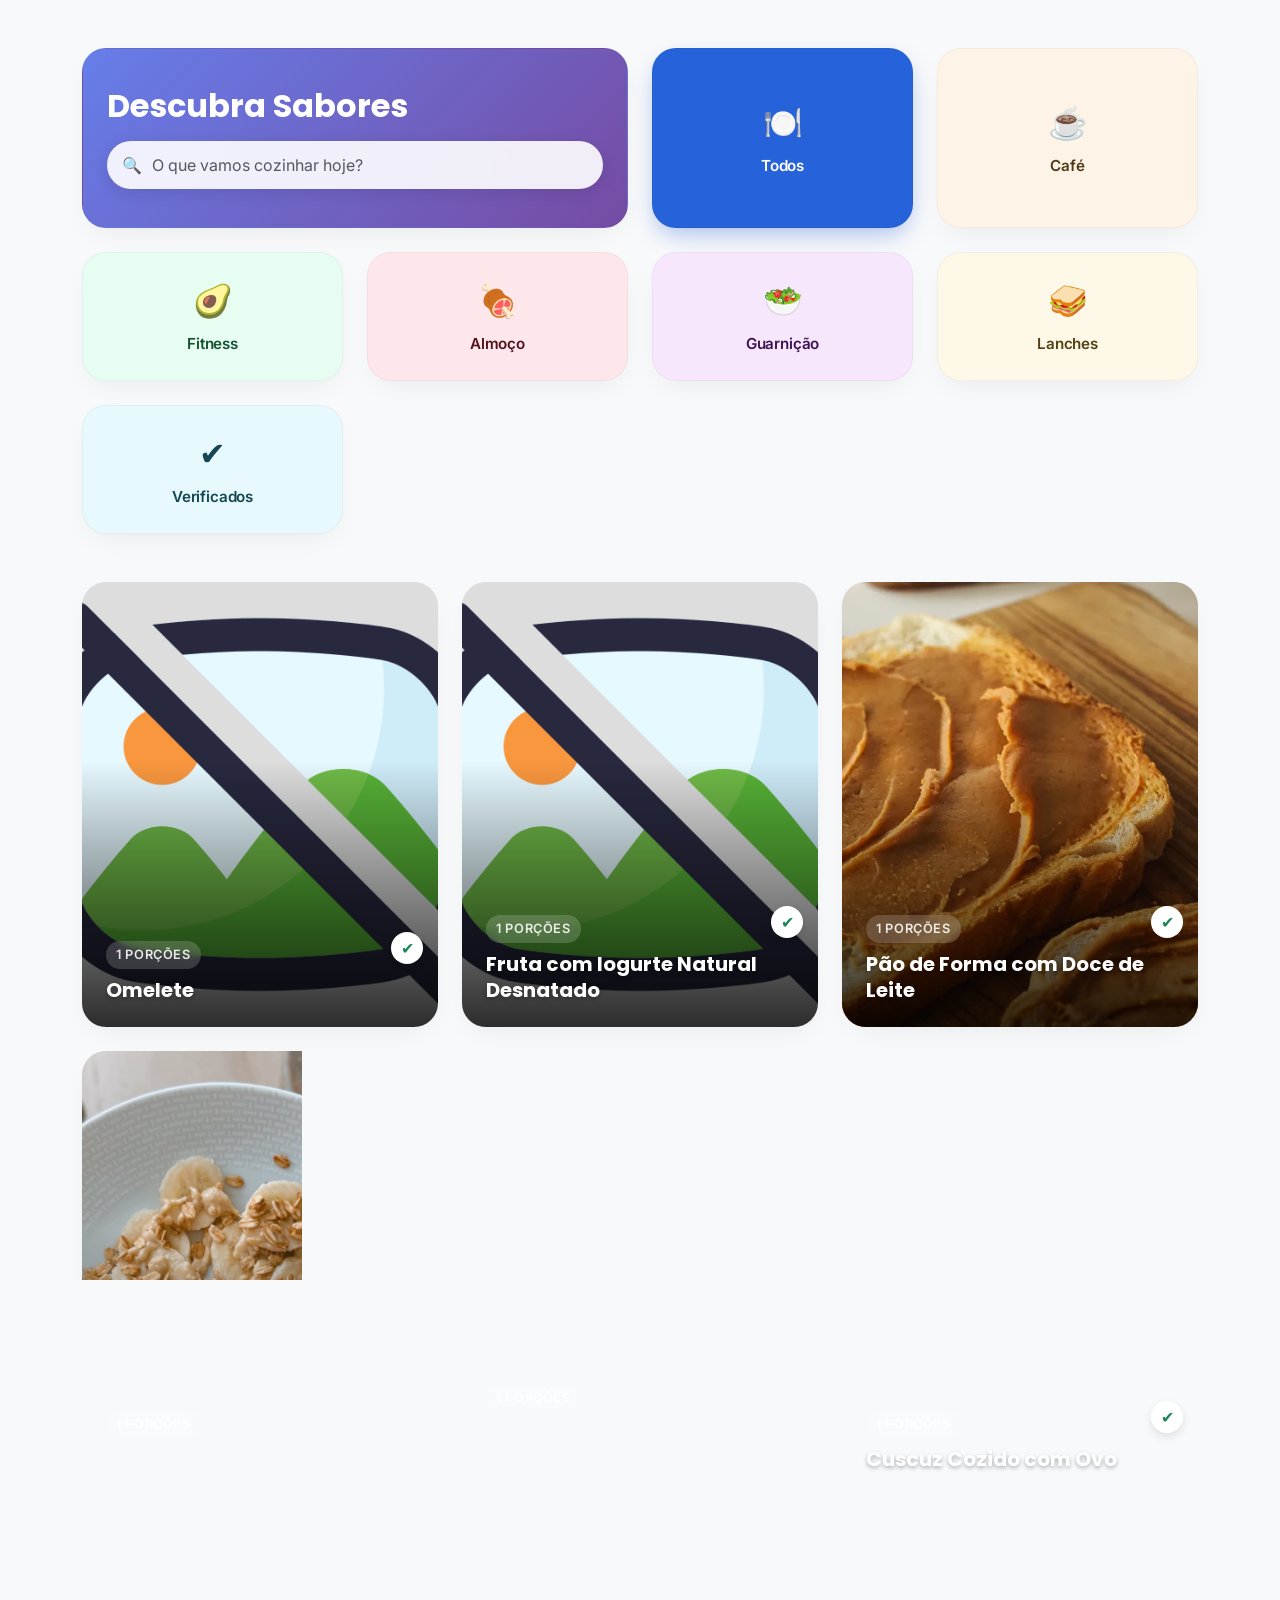
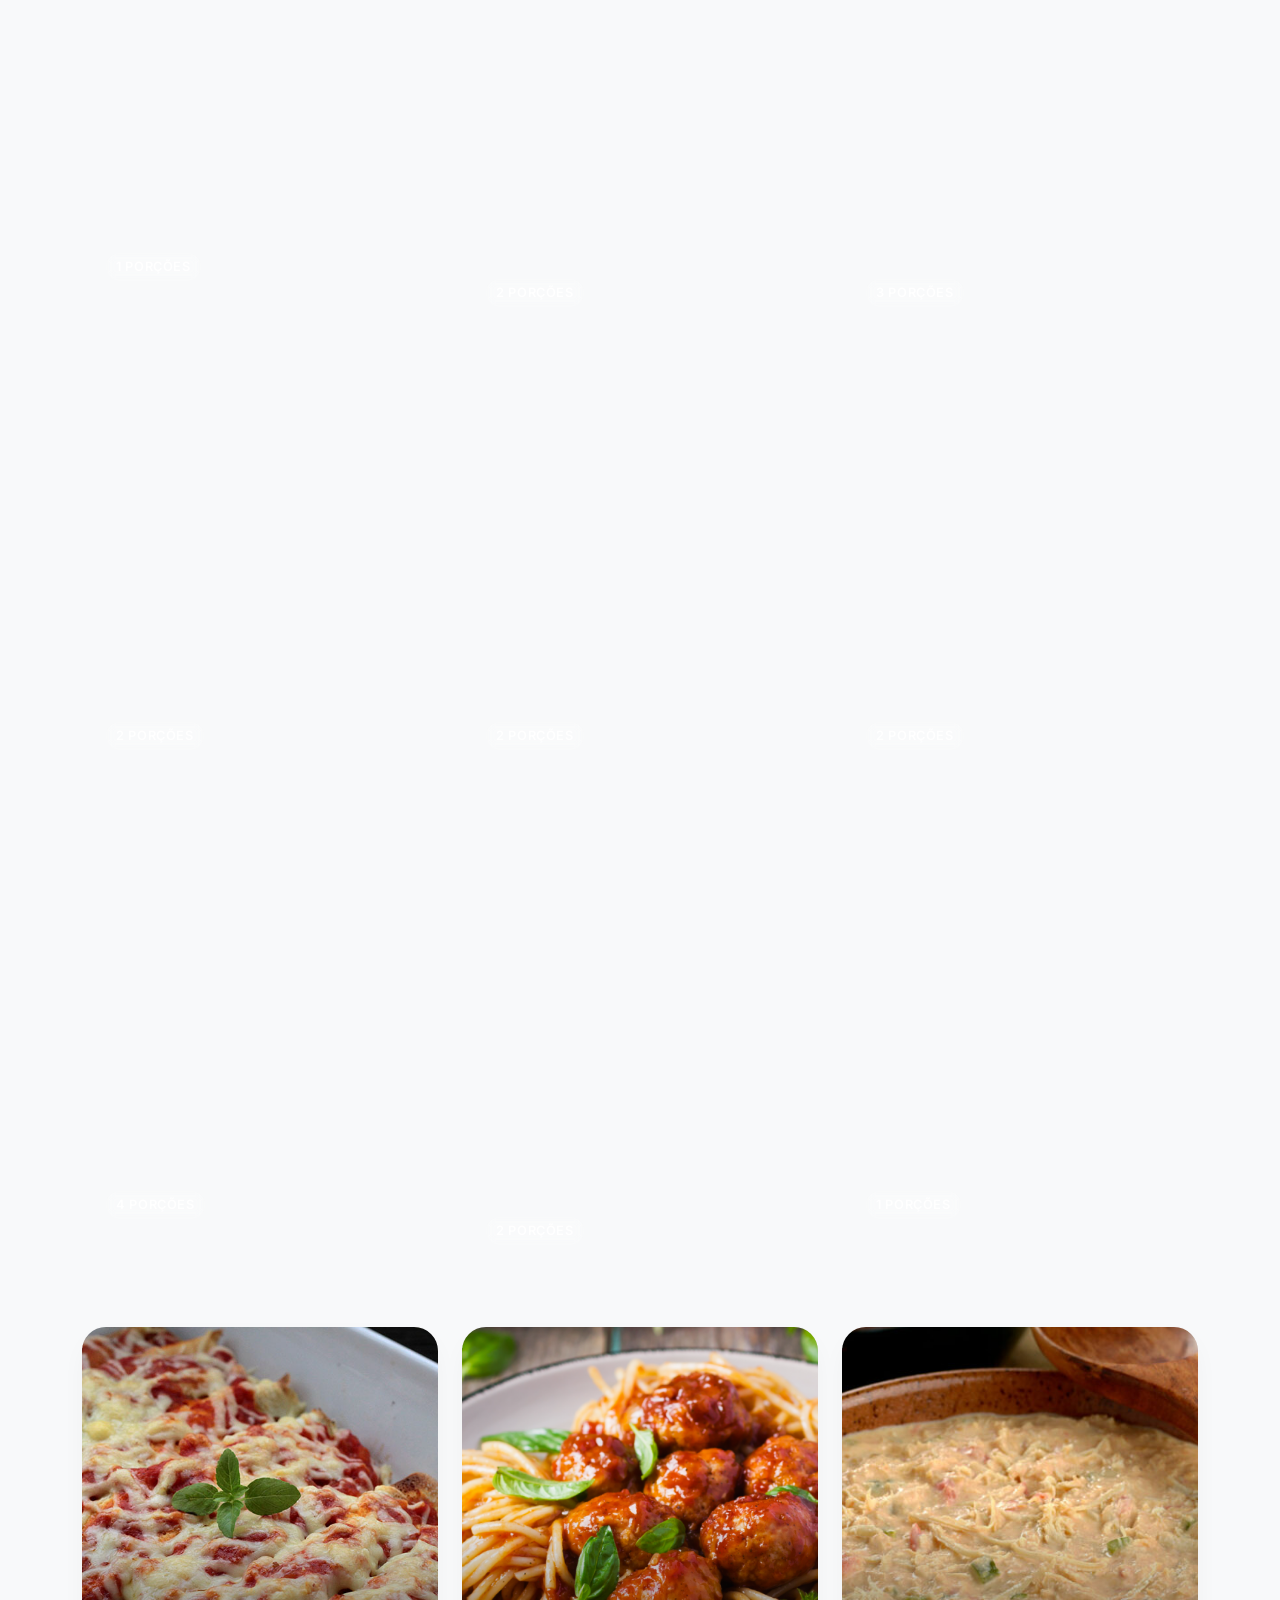
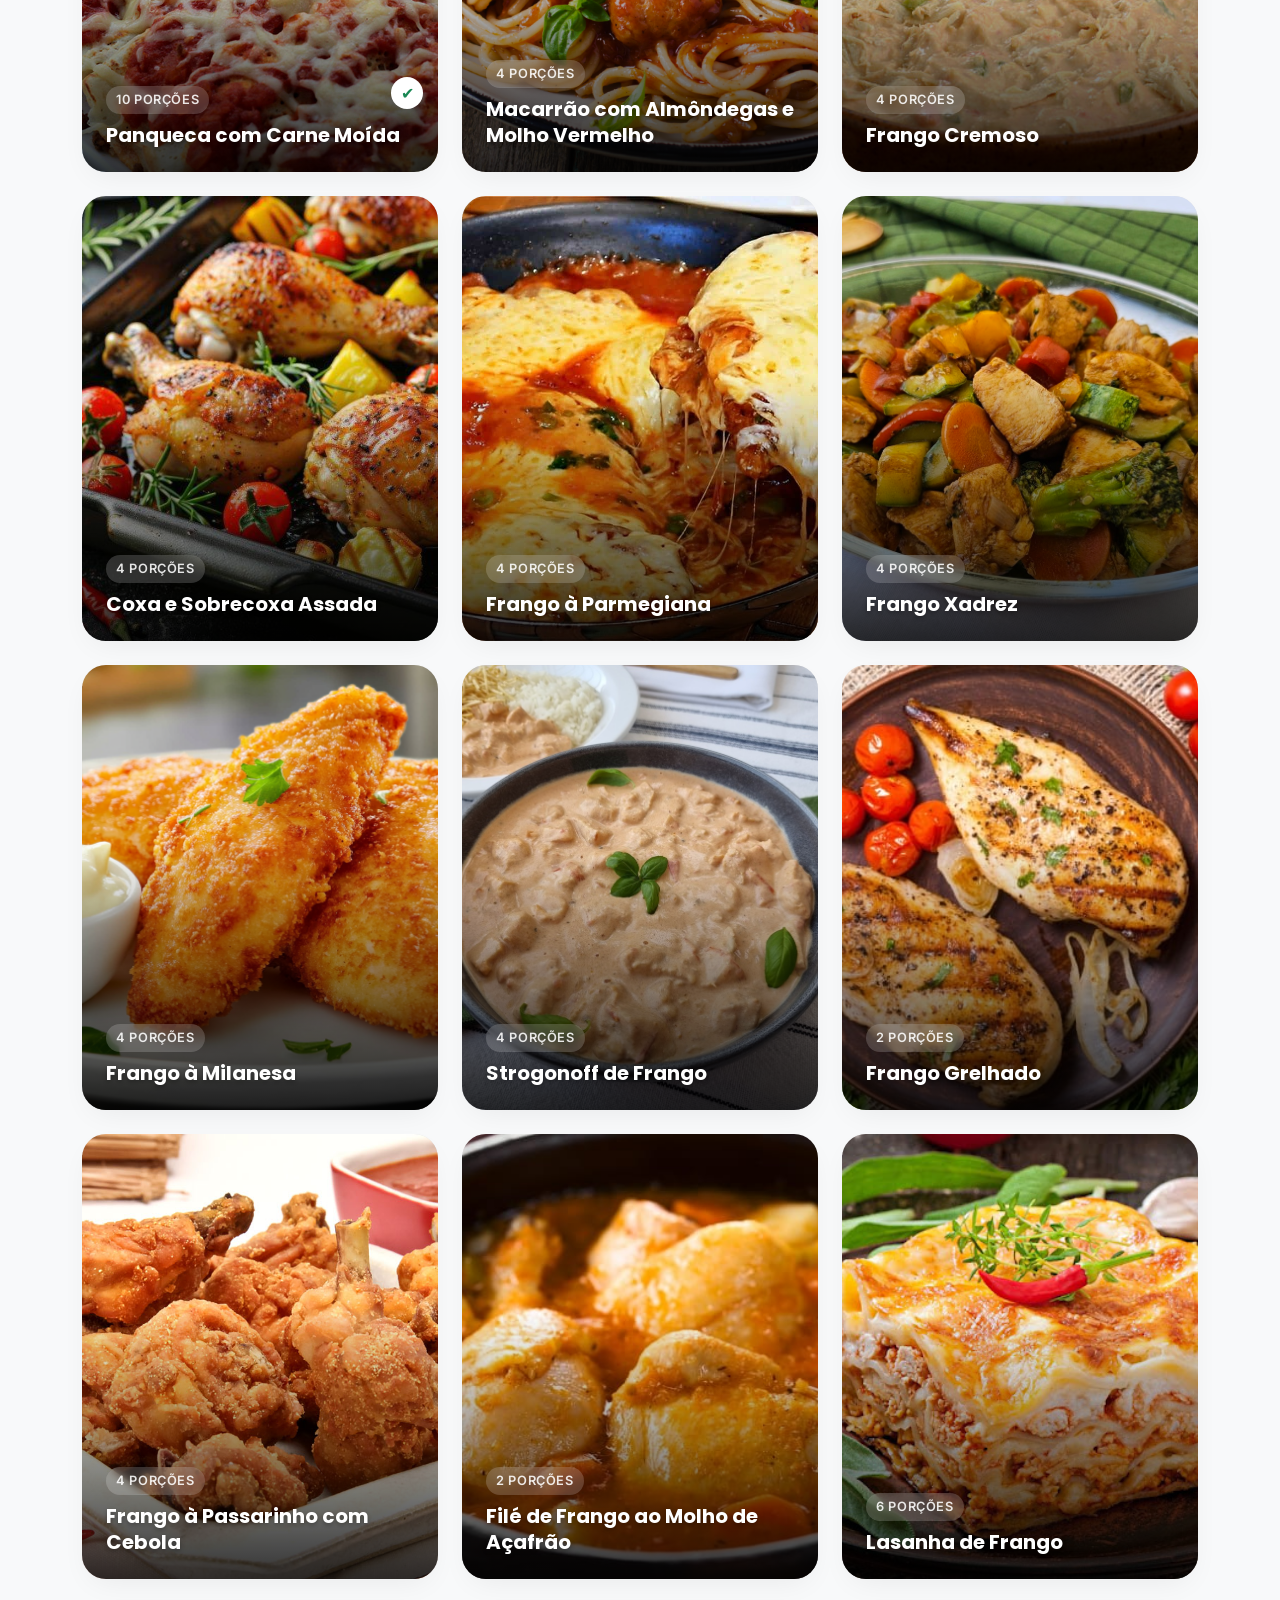
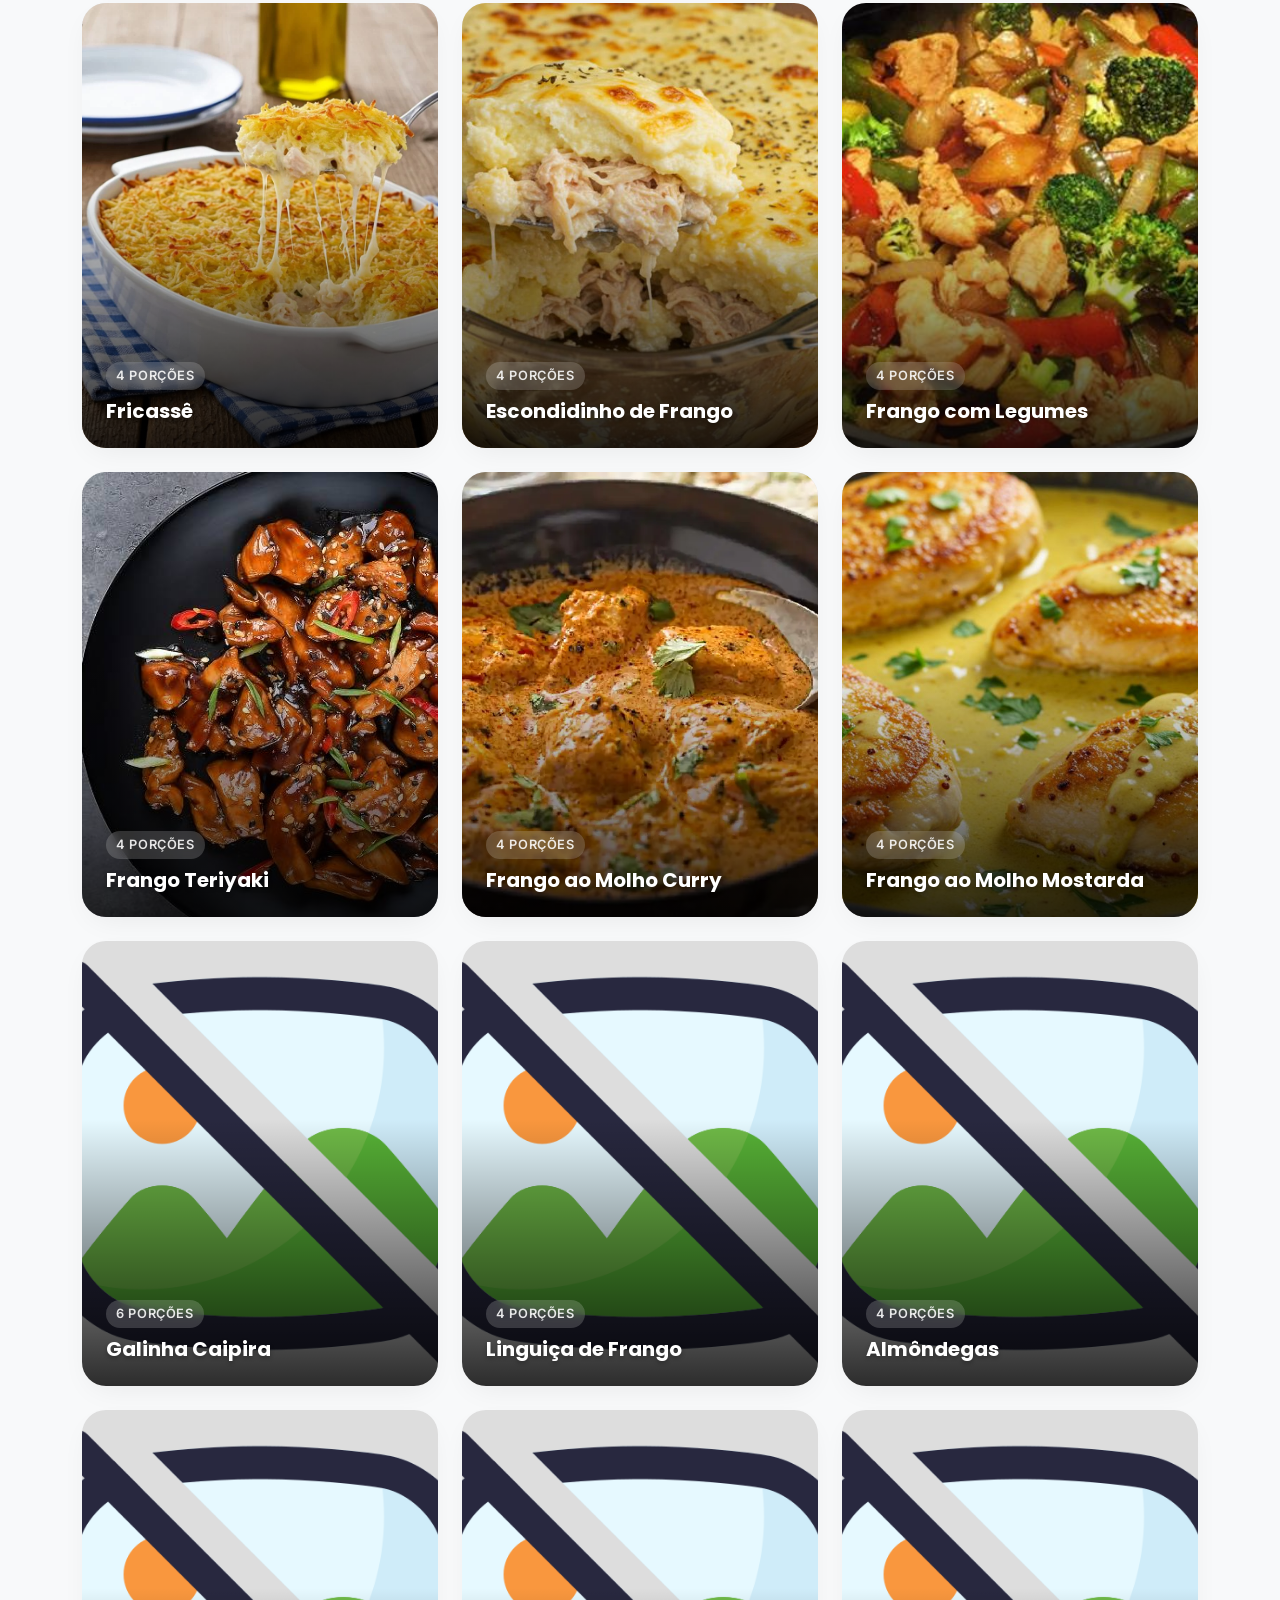
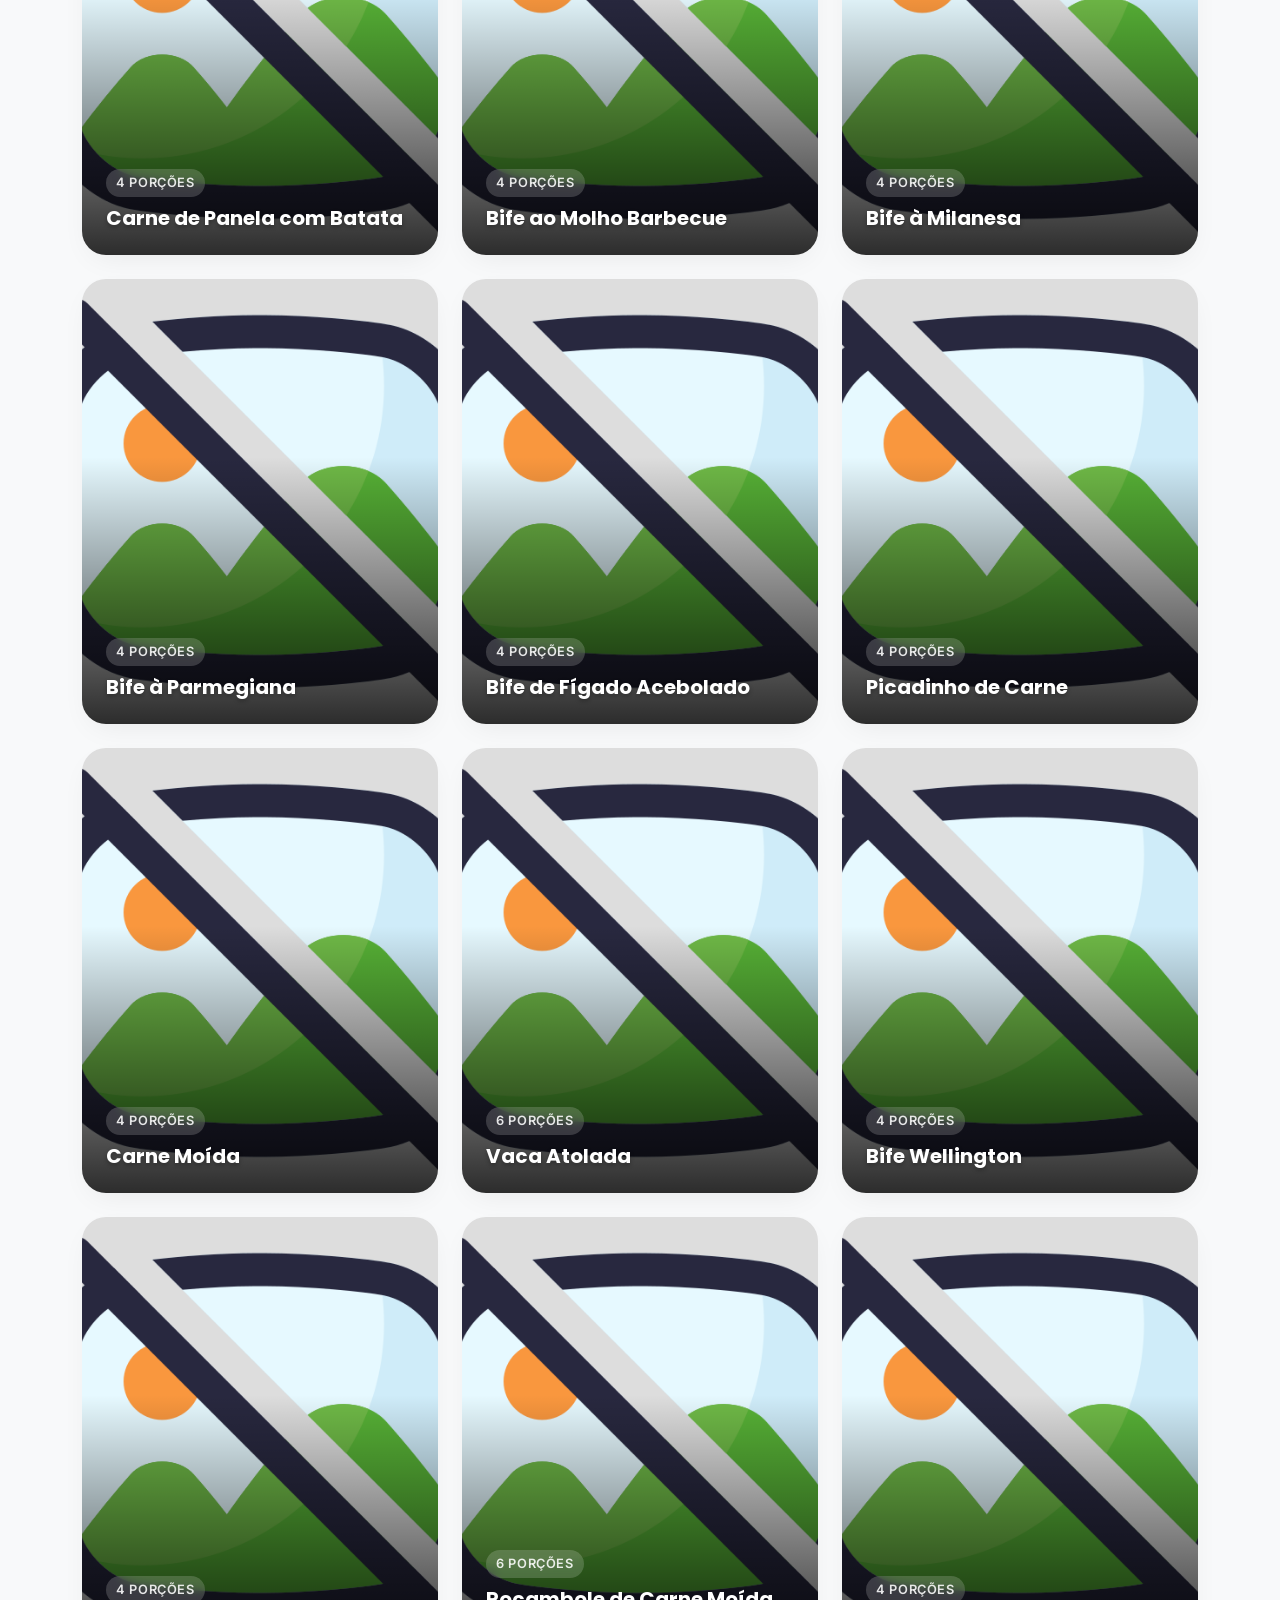
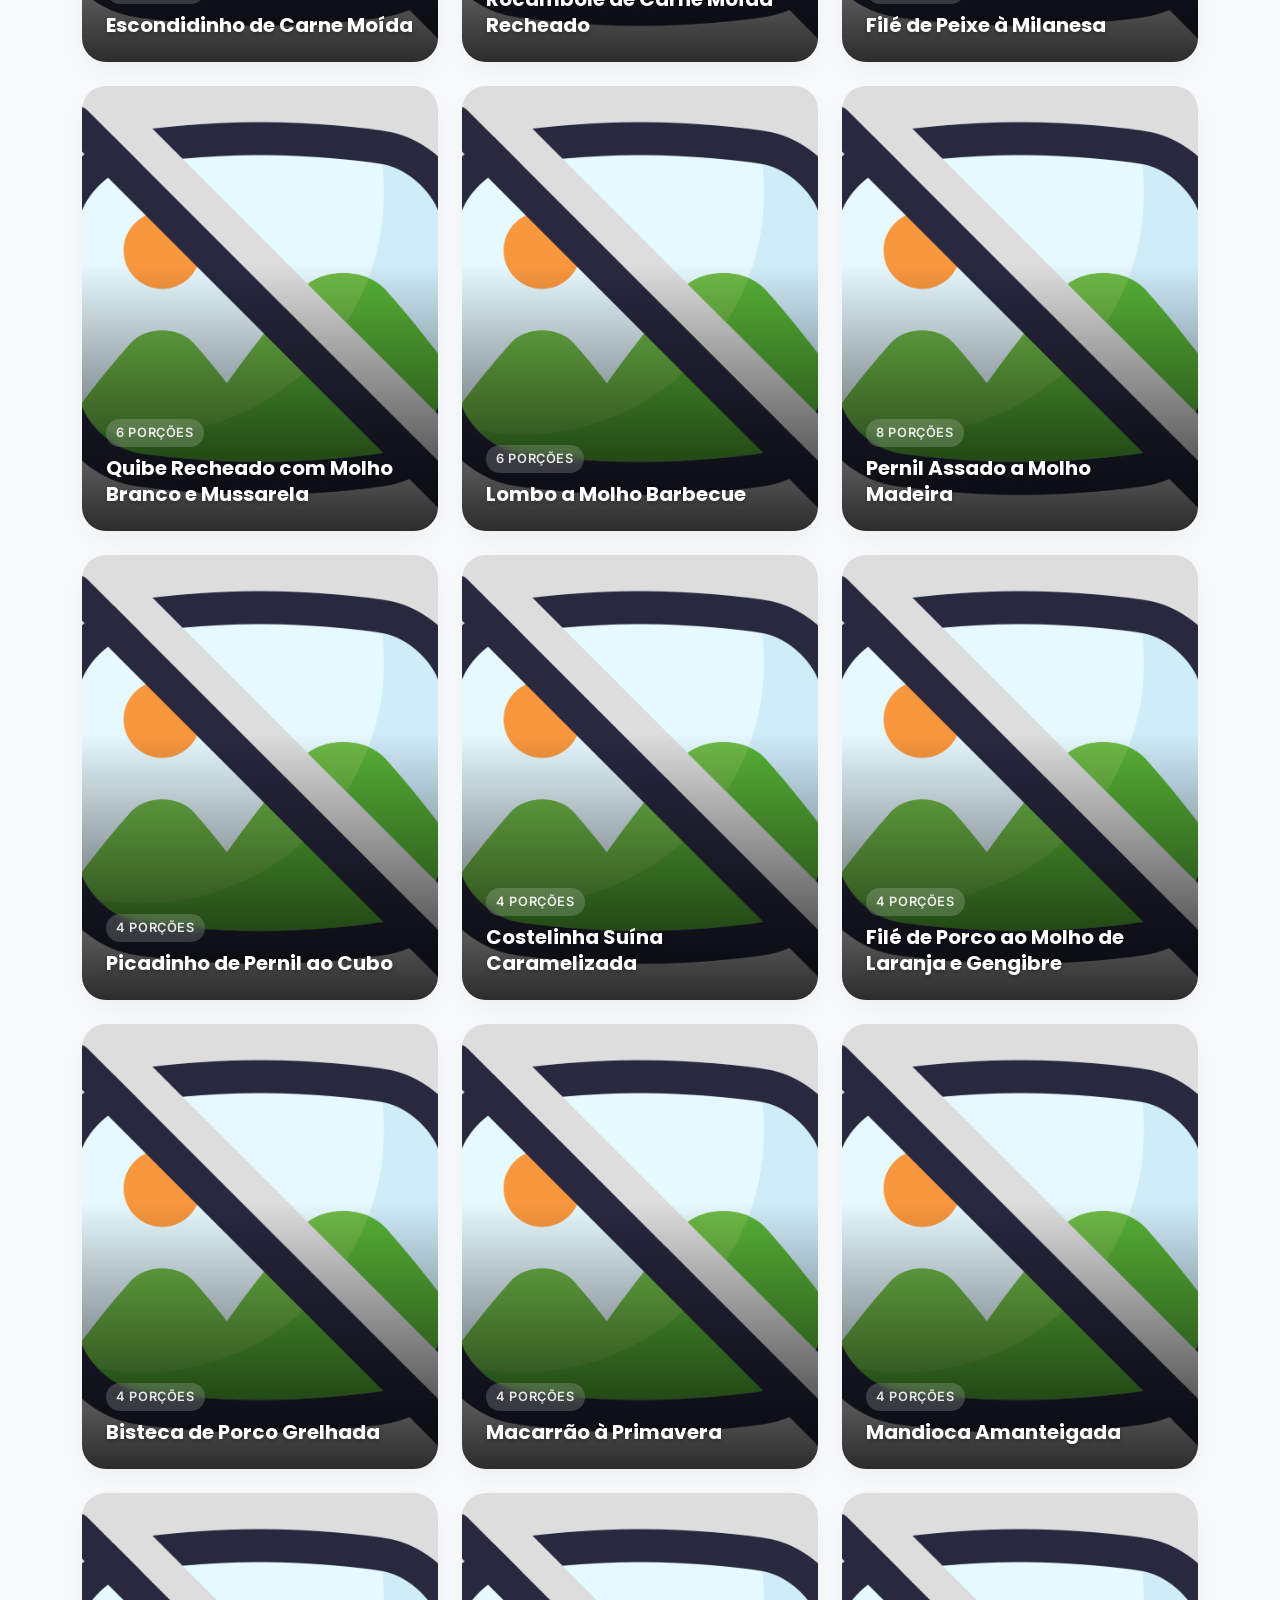
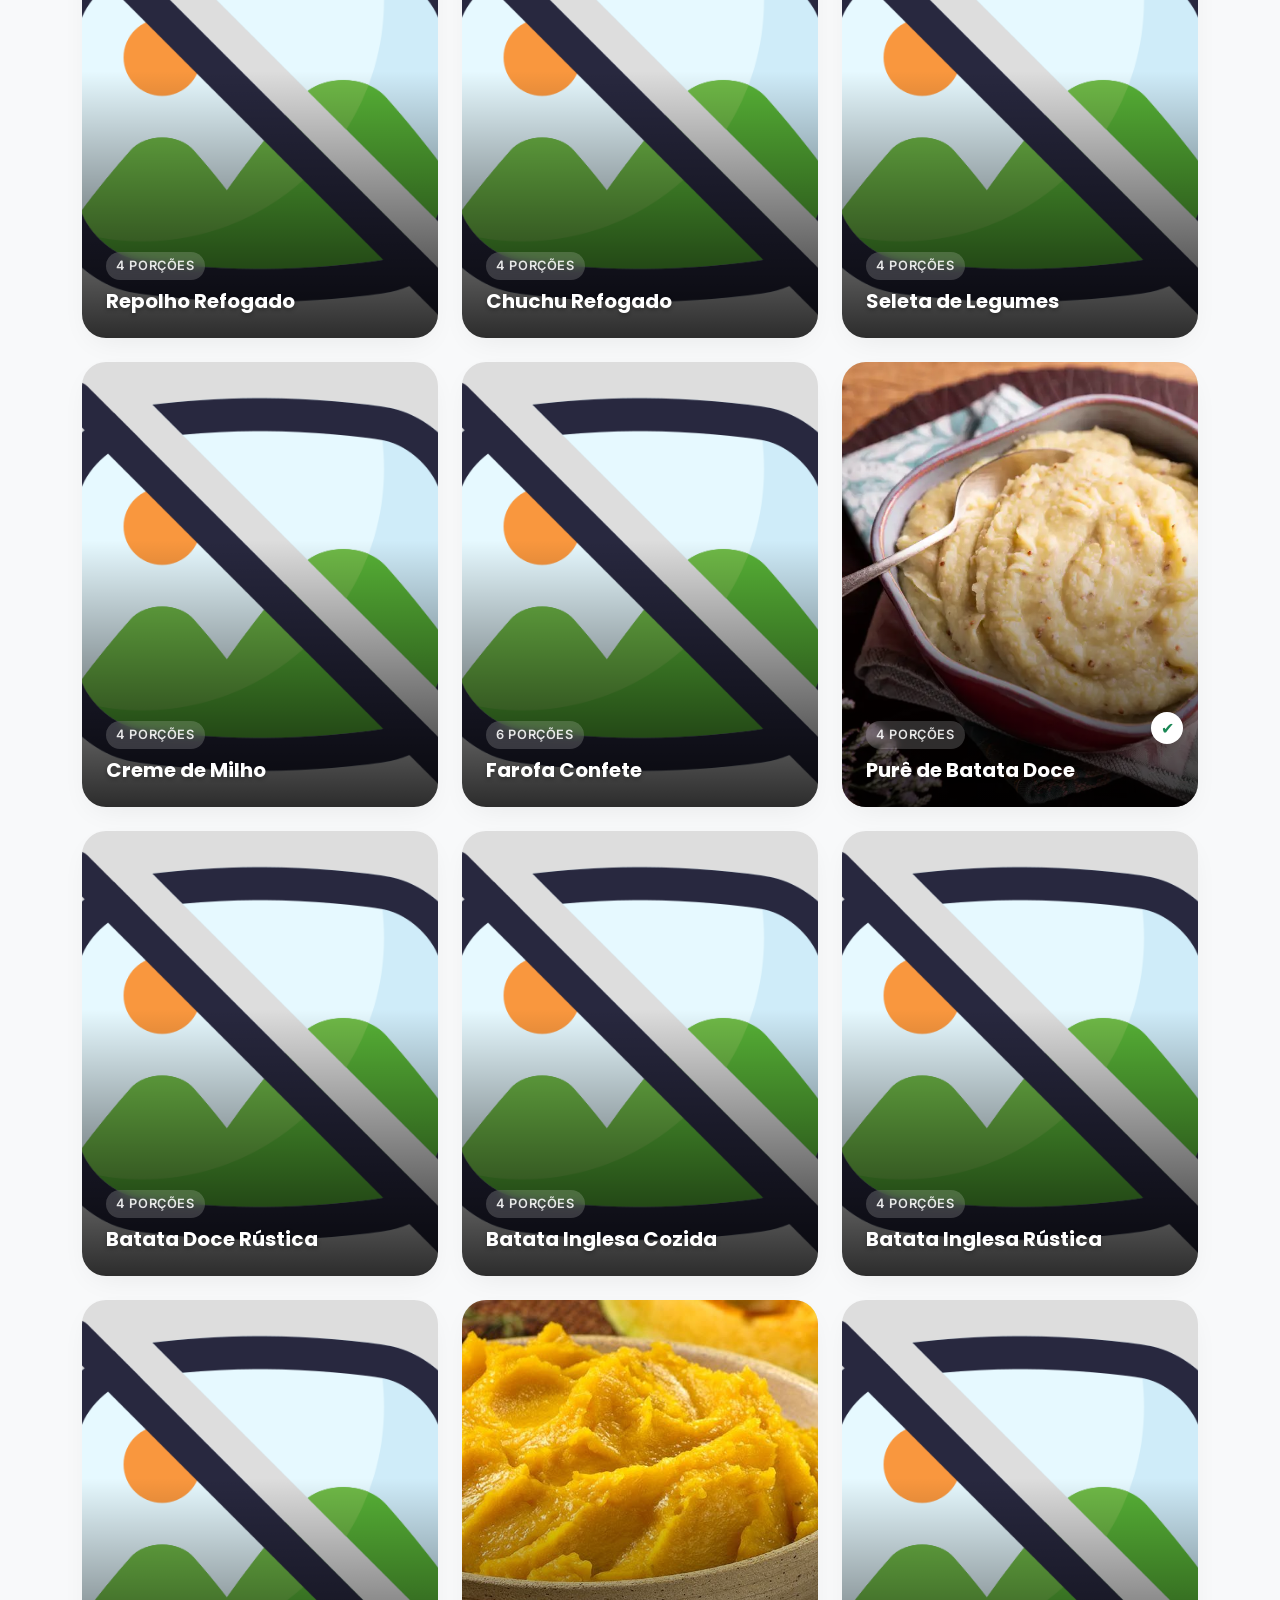
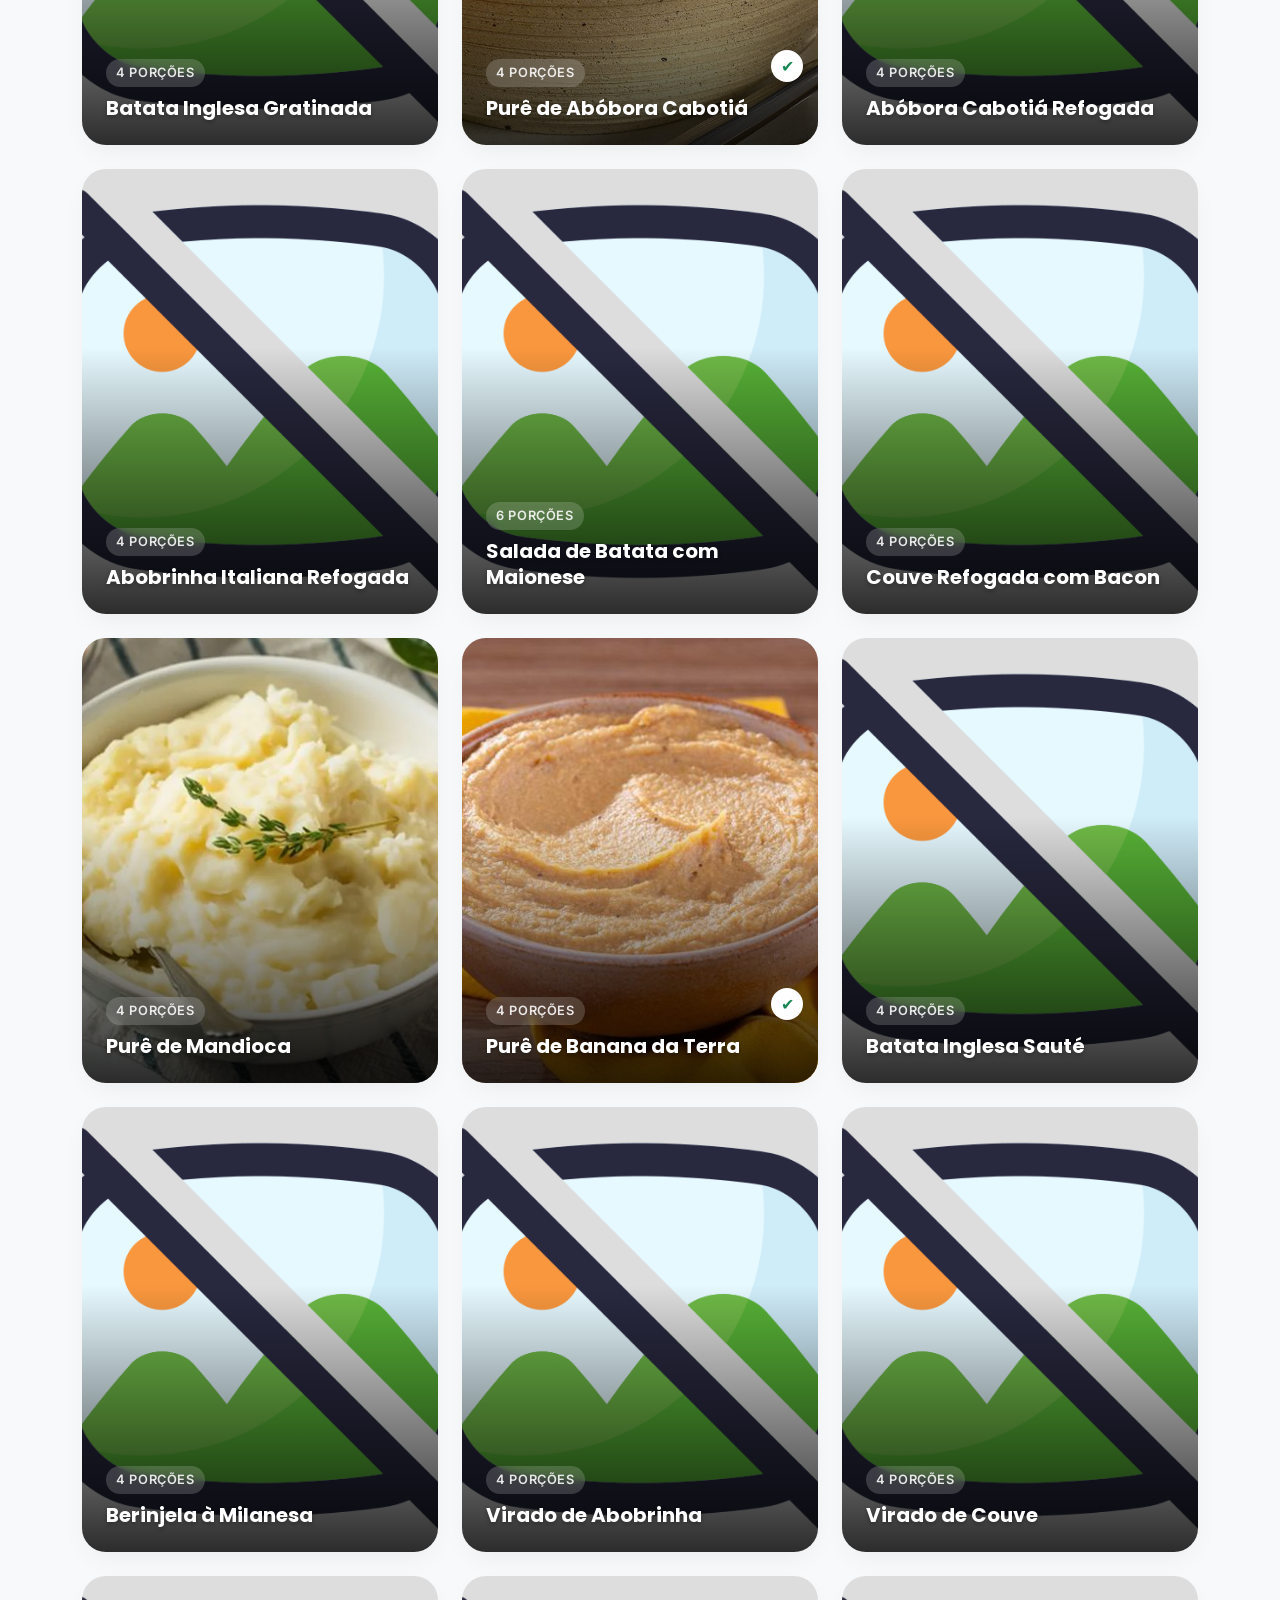
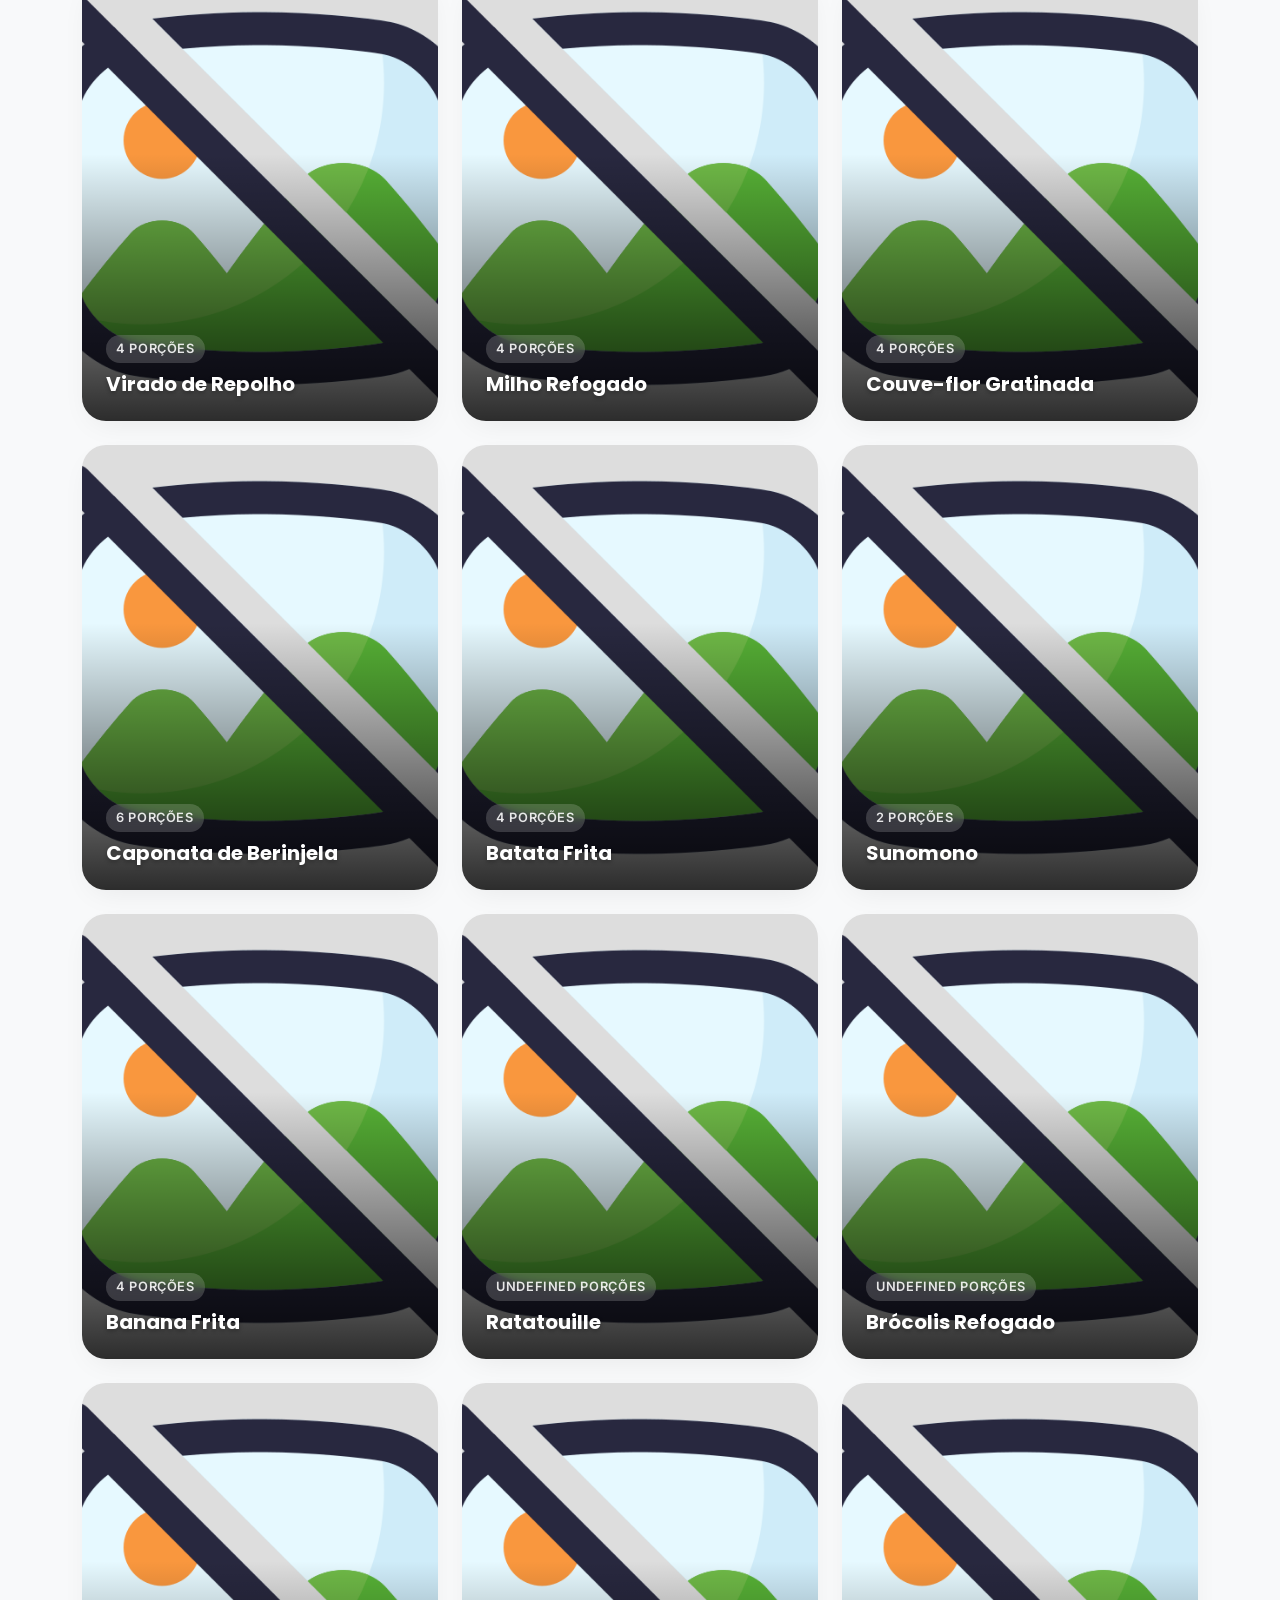
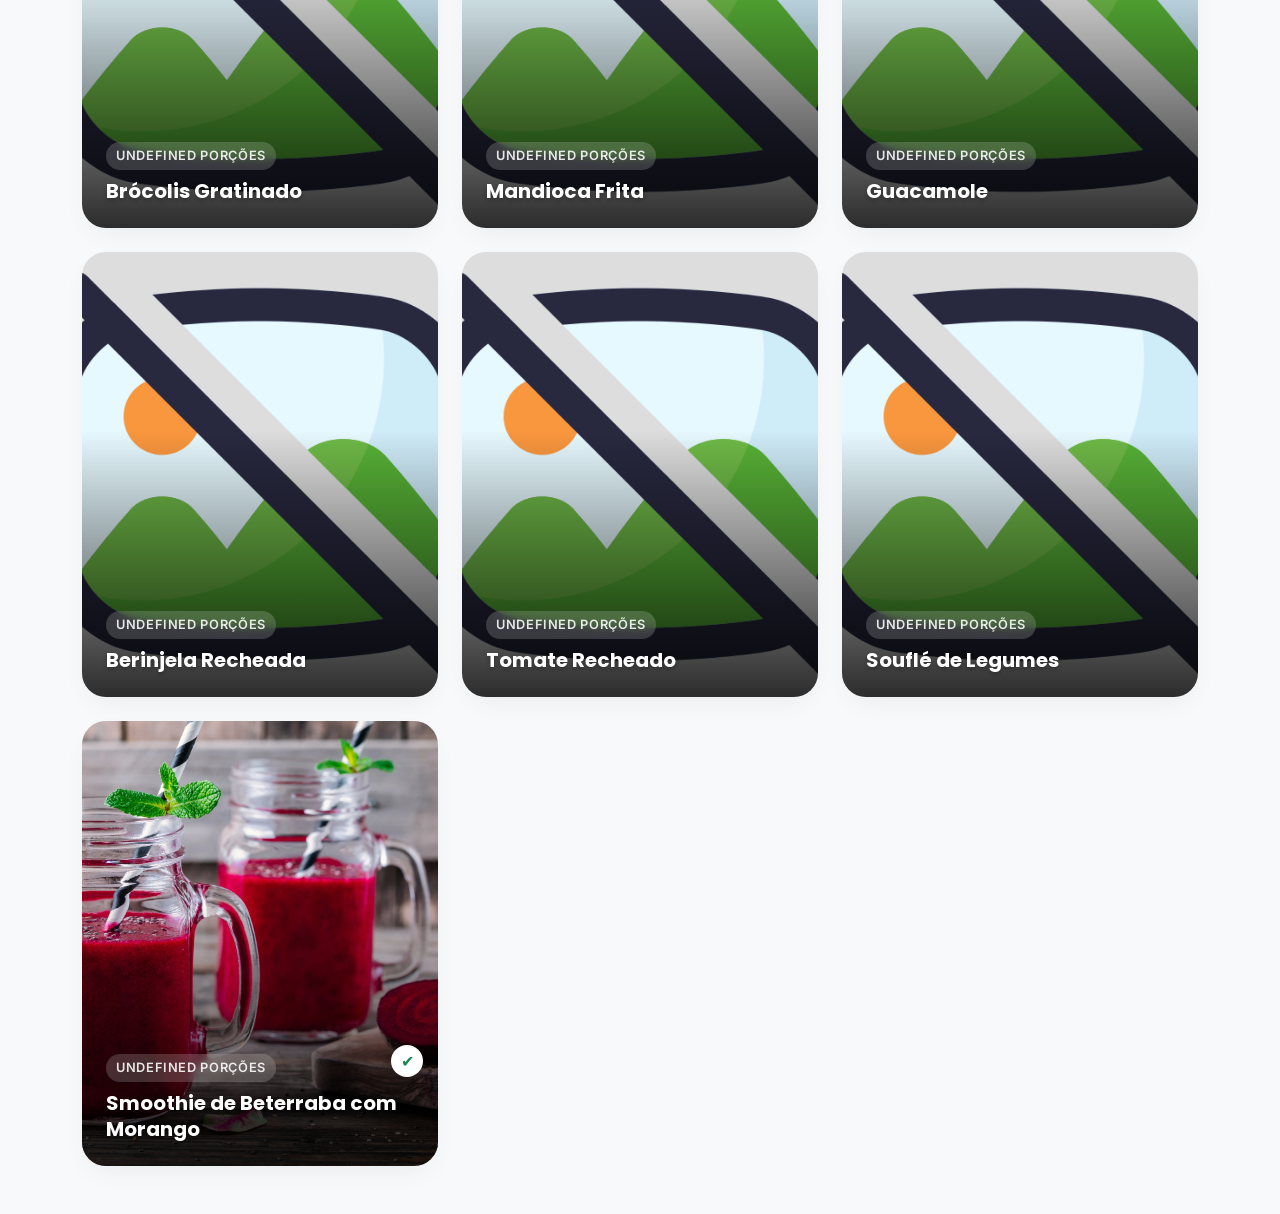
==== index.html @ e68c4c13 "feat: Add multiple new recipe images and recipes, update existing recipe details, and introduce a ne" ====
<!DOCTYPE html>
<html lang="pt-BR">

<head>
    <meta charset="UTF-8">
    <meta name="viewport" content="width=device-width, initial-scale=1.0">
    <title>Receitas em Harmonia</title>
    <link rel="preconnect" href="https://fonts.googleapis.com">
    <link rel="preconnect" href="https://fonts.gstatic.com" crossorigin>
    <link
        href="https://fonts.googleapis.com/css2?family=Inter:wght@300;400;500;600;700&family=Poppins:wght@400;600;700&display=swap"
        rel="stylesheet">
    <!-- Using Bootstrap ONLY for grid system and utilities, custom styles override most visuals -->
    <link href="https://cdn.jsdelivr.net/npm/bootstrap@5.3.0/dist/css/bootstrap.min.css" rel="stylesheet">
    <link rel="stylesheet" href="styles.css">
</head>

<body class="bg-light">
    <div class="container main-container py-5">
        <!-- Discovery Hub (Bento Grid) -->
        <h1 class="visually-hidden">Hub de Receitas</h1>
        <div class="discovery-hub mb-5">
            <!-- Search Card (Large) -->
            <div class="bento-card search-card p-4 d-flex flex-column justify-content-center">
                <h2 class="mb-3 fw-bold text-white">Descubra Sabores</h2>
                <div class="search-wrapper">
                    <input type="text" id="search" class="form-control search-input"
                        placeholder="O que vamos cozinhar hoje?" onkeyup="handleSearch()">
                    <span class="search-icon">🔍</span>
                </div>
            </div>

            <!-- Categories -->
            <!-- Using custom data-attribute for hue to colorize dynamically in CSS or inline -->
            <div class="bento-card category-card active" onclick="selectCategory('all', this)" style="--hue: 220;">
                <span class="cat-icon">🍽️</span>
                <span class="cat-name">Todos</span>
            </div>

            <div class="bento-card category-card" onclick="selectCategory('Café da Manhã', this)" style="--hue: 35;">
                <span class="cat-icon">☕</span>
                <span class="cat-name">Café</span>
            </div>

            <div class="bento-card category-card" onclick="selectCategory('Fitness', this)" style="--hue: 150;">
                <span class="cat-icon">🥑</span>
                <span class="cat-name">Fitness</span>
            </div>

            <div class="bento-card category-card" onclick="selectCategory('Prato Principal', this)" style="--hue: 350;">
                <span class="cat-icon">🍖</span>
                <span class="cat-name">Almoço</span>
            </div>

            <div class="bento-card category-card" onclick="selectCategory('Guarnição', this)" style="--hue: 280;">
                <span class="cat-icon">🥗</span>
                <span class="cat-name">Guarnição</span>
            </div>

            <div class="bento-card category-card" onclick="selectCategory('Lanches', this)" style="--hue: 45;">
                <span class="cat-icon">🥪</span>
                <span class="cat-name">Lanches</span>
            </div>

            <!-- Verified Toggle -->
            <div class="bento-card category-card" id="verified-card" onclick="toggleVerified(this)" style="--hue: 190;">
                <span class="cat-icon">✔</span>
                <span class="cat-name">Verificados</span>
            </div>
        </div>

        <!-- Recipe Grid (Results) -->
        <div id="recipe-list" class="recipe-grid"></div>

        <!-- Details View -->
        <div id="recipe-details" class="mt-4 d-none recipe-details-container"></div>
    </div>

    <script>
        let recipes = [];
        let currentCategory = 'all';
        let verifiedOnly = false;

        async function loadRecipes() {
            try {
                const response = await fetch('receitas.json');
                if (!response.ok) throw new Error('Erro ao carregar receitas');
                recipes = await response.json();
                filterRecipes();
            } catch (error) {
                console.error('Erro:', error);
                document.getElementById('recipe-list').innerHTML = `
                    <div class="alert alert-danger">
                        Erro ao carregar as receitas. Por favor, recarregue a página.
                    </div>
                `;
            }
        }

        function selectCategory(category, element) {
            currentCategory = category;

            // Visual feedback
            document.querySelectorAll('.category-card').forEach(el => {
                if (el !== document.getElementById('verified-card')) el.classList.remove('active');
            });
            element.classList.add('active');

            filterRecipes();
        }

        function toggleVerified(element) {
            verifiedOnly = !verifiedOnly;
            element.classList.toggle('active', verifiedOnly);
            filterRecipes();
        }

        function handleSearch() {
            filterRecipes();
        }

        function filterRecipes() {
            const searchTerm = document.getElementById('search').value.toLowerCase().trim();

            const filteredRecipes = recipes.filter(recipe => {
                const matchesType = currentCategory === "all" || recipe.categorias.includes(currentCategory);
                const matchesSearch = recipe.nome.toLowerCase().includes(searchTerm);
                const matchesVerified = !verifiedOnly || recipe.verificado;

                return matchesType && matchesSearch && matchesVerified;
            });

            displayRecipes(filteredRecipes);
        }

        function displayRecipes(filteredRecipes) {
            const list = document.getElementById('recipe-list');
            if (filteredRecipes.length === 0) {
                list.innerHTML = '<div class="col-12 text-center text-muted py-5" style="grid-column: 1/-1;"><h3>Nenhuma receita encontrada 😕</h3></div>';
                return;
            }

            list.innerHTML = filteredRecipes.map(recipe => `
                <div class="recipe-card" onclick="showRecipe('${recipe.nome}')" role="button" tabindex="0">
                    <div class="recipe-bg" style="background-image: url('imagens/${recipe.image}'), url('imagens/placeholder.jpg');"></div>
                    <div class="recipe-overlay"></div>
                    <div class="recipe-content">
                        ${recipe.verificado ? '<span class="verified-badge">✔</span>' : ''}
                        <div class="recipe-info">
                            <span class="recipe-meta">${recipe.porção} Porções</span>
                            <h3 class="recipe-title">${recipe.nome}</h3>
                        </div>
                    </div>
                </div>
            `).join('');
        }

        function showRecipe(name) {
            const recipe = recipes.find(r => r.nome === name);
            if (recipe) {
                document.getElementById('recipe-list').classList.add('d-none');
                document.querySelector('.discovery-hub').classList.add('d-none');

                const detailsDiv = document.getElementById('recipe-details');
                detailsDiv.classList.remove('d-none');
                window.scrollTo(0, 0);

                detailsDiv.innerHTML = `
                    <div class="details-card fade-in">
                        <button class="btn btn-outline-dark rounded-pill mb-4" onclick="goBack()">← Voltar para Menu</button>
                        
                         <div class="row g-5">
                            <div class="col-md-5">
                                <div class="details-img-container shadow-lg">
                                    <img src="imagens/${recipe.image}" class="details-img" alt="${recipe.nome}" onerror="this.src='imagens/placeholder.jpg'">
                                </div>
                            </div>
                            <div class="col-md-7">
                                <h1 class="display-4 fw-bold mb-3">${recipe.nome}</h1>
                                
                                <div class="d-flex flex-wrap gap-2 mb-4">
                                    ${recipe.categorias.map(cat => `<span class="badge bg-dark rounded-pill px-3 py-2">${cat}</span>`).join('')}
                                    ${recipe.verificado ? '<span class="badge bg-success rounded-pill px-3 py-2">Receita Verificada ✔</span>' : ''}
                                </div>

                                <div class="ingredients-box p-4 bg-white rounded-4 shadow-sm border mb-4">
                                    <h4 class="mb-3 border-bottom pb-2">🛒 Ingredientes</h4>
                                    <ul class="list-unstyled m-0">
                                        ${Object.entries(recipe.ingredientes).map(([key, value]) => `
                                            <li class="d-flex justify-content-between py-2 border-bottom-dashed">
                                                <span class="text-secondary">${key}</span>
                                                <span class="fw-bold text-dark">${value}</span>
                                            </li>
                                        `).join('')}
                                    </ul>
                                </div>
                            </div>
                         </div>
                         
                         <div class="mt-4 p-5 bg-white rounded-4 shadow-sm border">
                            <h3 class="mb-4">👨‍🍳 Modo de Preparo</h3>
                            <div class="steps-list">
                                ${recipe.receita.map((step, index) => `
                                    <div class="step-item d-flex gap-3 mb-4">
                                        <div class="step-number">${index + 1}</div>
                                        <p class="step-text m-0 align-self-center fs-5">${step}</p>
                                    </div>
                                `).join('')}
                            </div>
                         </div>
                    </div>
                `;
            }
        }

        function goBack() {
            document.getElementById('recipe-list').classList.remove('d-none');
            document.querySelector('.discovery-hub').classList.remove('d-none');
            document.getElementById('recipe-details').classList.add('d-none');
        }

        document.addEventListener('DOMContentLoaded', loadRecipes);
    </script>
    <script src="https://cdn.jsdelivr.net/npm/bootstrap@5.3.0/dist/js/bootstrap.bundle.min.js"></script>
</body>

</html>
---- styles.css ----
/* Google Fonts */
@import url('https://fonts.googleapis.com/css2?family=Inter:wght@300;400;500;600;700&family=Poppins:wght@400;600;700&display=swap');

:root {
    --bg-color: #F5F5F7;
    --text-primary: #1D1D1F;
    --text-secondary: #86868B;
    --card-bg: #FFFFFF;
    --accent-color: #0071E3;
    --border-radius-lg: 24px;
    --border-radius-md: 16px;
    --shadow-soft: 0 10px 30px -10px rgba(0, 0, 0, 0.08);
    --shadow-hover: 0 20px 40px -12px rgba(0, 0, 0, 0.15);
    /* Colors derived from Hues */
    --color-saturation: 85%;
    --color-lightness: 95%;
    /* Very light background for cards */
    --active-lightness: 50%;
}

body {
    font-family: 'Inter', sans-serif;
    background-color: var(--bg-color);
    color: var(--text-primary);
    -webkit-font-smoothing: antialiased;
}

h1,
h2,
h3,
h4,
h5,
h6 {
    font-family: 'Poppins', sans-serif;
}

/* === Discovery Hub (Bento Grid) === */
.discovery-hub {
    display: grid;
    grid-template-columns: repeat(2, 1fr);
    /* Mobile: 2 cols */
    gap: 16px;
}

@media (min-width: 768px) {
    .discovery-hub {
        grid-template-columns: repeat(4, 1fr);
        /* Tablet/Desktop: 4 cols */
        gap: 24px;
    }
}

.bento-card {
    background: var(--card-bg);
    border-radius: var(--border-radius-lg);
    border: 1px solid rgba(0, 0, 0, 0.04);
    box-shadow: var(--shadow-soft);
    padding: 1.5rem;
    transition: all 0.4s cubic-bezier(0.25, 0.8, 0.25, 1);
    cursor: pointer;
    position: relative;
    overflow: hidden;
    display: flex;
    flex-direction: column;
    justify-content: center;
    align-items: center;
    text-align: center;
    min-height: 120px;
    user-select: none;
}

.bento-card:hover {
    transform: translateY(-4px);
    box-shadow: var(--shadow-hover);
}

.bento-card:active {
    transform: scale(0.96);
}

/* Category Specifics */
.category-card {
    /* Use CSS variable --hue to determine color */
    background: hsl(var(--hue), var(--color-saturation), var(--color-lightness));
    color: hsl(var(--hue), 60%, 20%);
}

.category-card.active {
    background: hsl(var(--hue), 70%, 50%);
    color: white;
    box-shadow: 0 10px 25px -5px hsla(var(--hue), 70%, 50%, 0.4);
}

.cat-icon {
    font-size: 2rem;
    margin-bottom: 0.5rem;
    display: block;
}

.cat-name {
    font-weight: 600;
    font-size: 0.95rem;
    letter-spacing: -0.01em;
}

/* Search Card Specifics */
.search-card {
    grid-column: span 2;
    /* Spans 2 cols on all sizes if pos */
    background: linear-gradient(135deg, #FF9A9E 0%, #FECFEF 99%, #FECFEF 100%);
    /* Placeholder Gradient */
    background: linear-gradient(135deg, #667eea 0%, #764ba2 100%);
    /* Trendy Deep Purple/Blue */
    align-items: flex-start;
    /* Align text left */
    text-align: left;
    min-height: 180px;
}

@media (max-width: 767px) {
    .search-card {
        grid-column: span 2;
        /* Full width on mobile */
    }
}

.search-wrapper {
    position: relative;
    width: 100%;
}

.search-input {
    width: 100%;
    border-radius: 50px;
    border: none;
    padding: 12px 20px 12px 45px;
    font-size: 1rem;
    box-shadow: 0 4px 15px rgba(0, 0, 0, 0.1);
    background: rgba(255, 255, 255, 0.9);
    backdrop-filter: blur(10px);
}

.search-input:focus {
    box-shadow: 0 8px 25px rgba(0, 0, 0, 0.15);
    background: #fff;
    outline: none;
}

.search-icon {
    position: absolute;
    left: 15px;
    top: 50%;
    transform: translateY(-50%);
    color: #888;
    pointer-events: none;
}

/* === Recipe Grid === */
.recipe-grid {
    display: grid;
    grid-template-columns: repeat(auto-fill, minmax(280px, 1fr));
    gap: 24px;
    animation: fadeIn 0.6s ease-out;
}

.recipe-card {
    position: relative;
    aspect-ratio: 4/5;
    /* Uniform sizing */
    border-radius: var(--border-radius-lg);
    overflow: hidden;
    cursor: pointer;
    box-shadow: var(--shadow-soft);
    transition: all 0.4s ease;
    background-color: #ddd;
    /* Loading placeholder */
}

.recipe-card:hover {
    transform: translateY(-8px);
    box-shadow: 0 20px 40px rgba(0, 0, 0, 0.2);
}

.recipe-bg {
    position: absolute;
    top: 0;
    left: 0;
    right: 0;
    bottom: 0;
    background-size: cover;
    background-position: center;
    transition: transform 0.8s ease;
}

.recipe-card:hover .recipe-bg {
    transform: scale(1.1);
}

.recipe-overlay {
    position: absolute;
    top: 0;
    left: 0;
    right: 0;
    bottom: 0;
    background: linear-gradient(to bottom, rgba(0, 0, 0, 0) 40%, rgba(0, 0, 0, 0.8) 100%);
}

.recipe-content {
    position: absolute;
    bottom: 0;
    left: 0;
    width: 100%;
    padding: 1.5rem;
    color: white;
    z-index: 2;
}

.recipe-title {
    font-size: 1.25rem;
    font-weight: 700;
    margin: 0;
    line-height: 1.3;
    text-shadow: 0 2px 4px rgba(0, 0, 0, 0.3);
}

.recipe-meta {
    display: inline-block;
    font-size: 0.8rem;
    font-weight: 600;
    text-transform: uppercase;
    letter-spacing: 0.05em;
    opacity: 0.9;
    margin-bottom: 0.5rem;
    background: rgba(255, 255, 255, 0.2);
    padding: 4px 10px;
    border-radius: 20px;
    backdrop-filter: blur(4px);
}

.verified-badge {
    position: absolute;
    top: 15px;
    right: 15px;
    background: #fff;
    color: #198754;
    width: 32px;
    height: 32px;
    border-radius: 50%;
    display: flex;
    align-items: center;
    justify-content: center;
    font-size: 1rem;
    box-shadow: 0 4px 10px rgba(0, 0, 0, 0.1);
    z-index: 10;
}

/* === Details View === */
.details-card {
    background: var(--card-bg);
    border-radius: var(--border-radius-lg);
    padding: 2rem;
    position: relative;
    animation: slideUp 0.5s cubic-bezier(0.165, 0.84, 0.44, 1);
}

.details-img-container {
    border-radius: var(--border-radius-lg);
    overflow: hidden;
    height: 100%;
    min-height: 400px;
    /* Ensure visual weight */
}

.details-img {
    width: 100%;
    height: 100%;
    object-fit: cover;
}

.step-number {
    font-size: 1.5rem;
    font-weight: 900;
    color: var(--accent-color);
    min-width: 40px;
}

.border-bottom-dashed {
    border-bottom: 1px dashed #e0e0e0 !important;
}

/* Animations */
@keyframes fadeIn {
    from {
        opacity: 0;
        transform: translateY(20px);
    }

    to {
        opacity: 1;
        transform: translateY(0);
    }
}

@keyframes slideUp {
    from {
        opacity: 0;
        transform: translateY(40px);
    }

    to {
        opacity: 1;
        transform: translateY(0);
    }
}

/* Mobile Tweaks */
@media (max-width: 768px) {
    .main-container {
        padding: 1rem;
    }

    .bento-card {
        padding: 1rem;
    }

    .cat-icon {
        font-size: 1.5rem;
    }

    .discovery-hub {
        gap: 12px;
    }
}
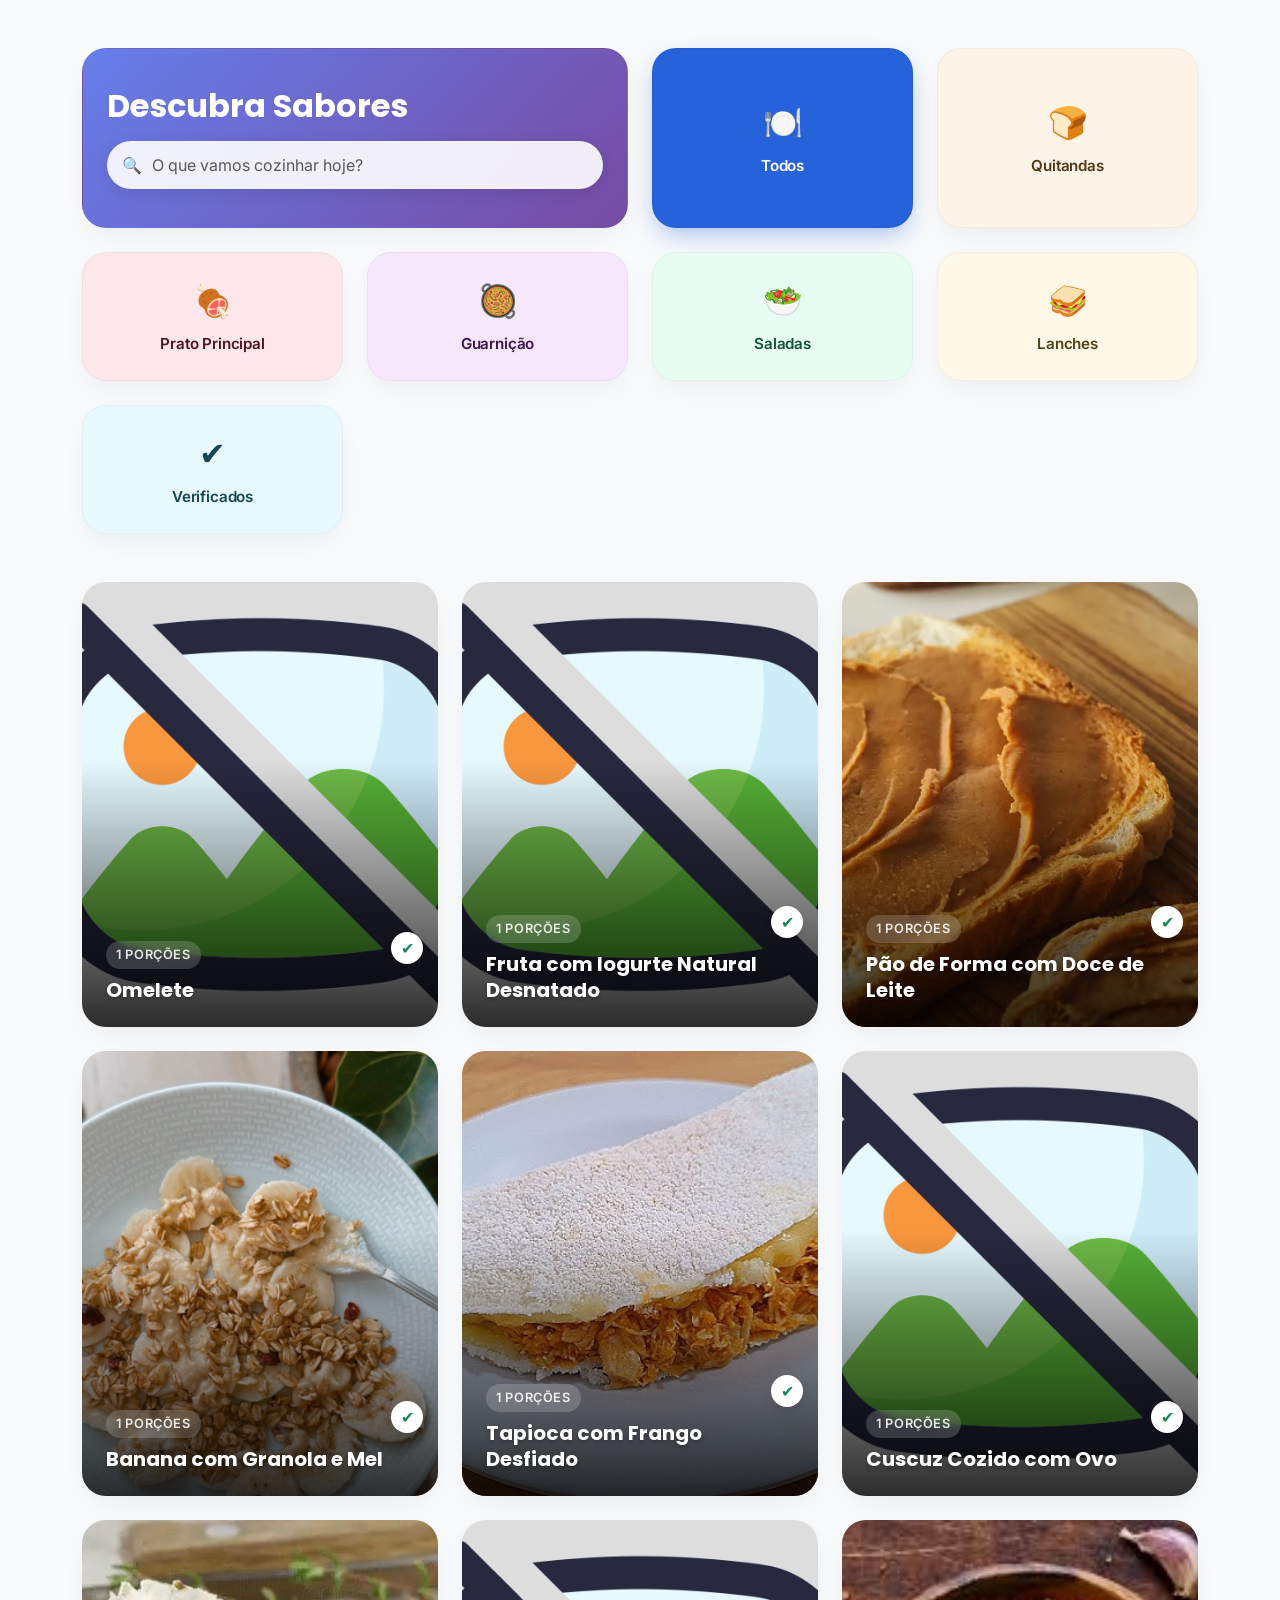
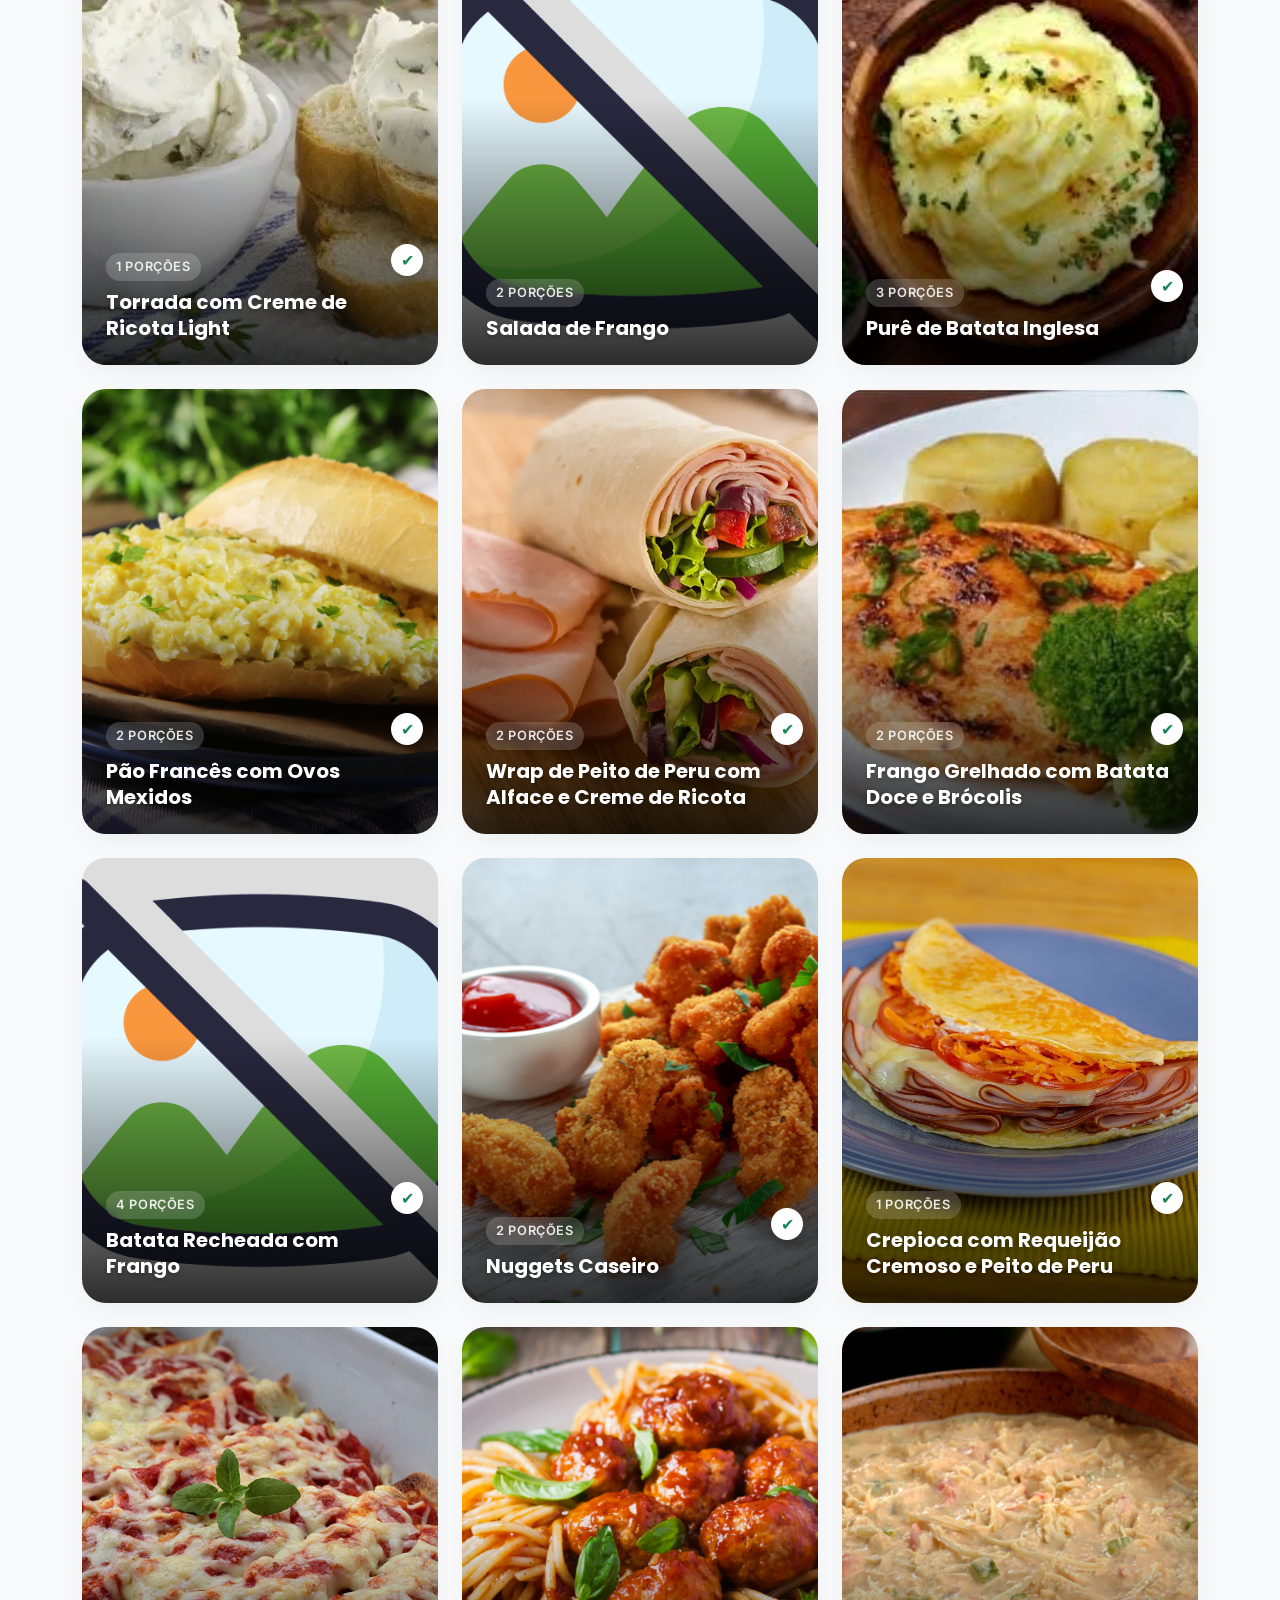
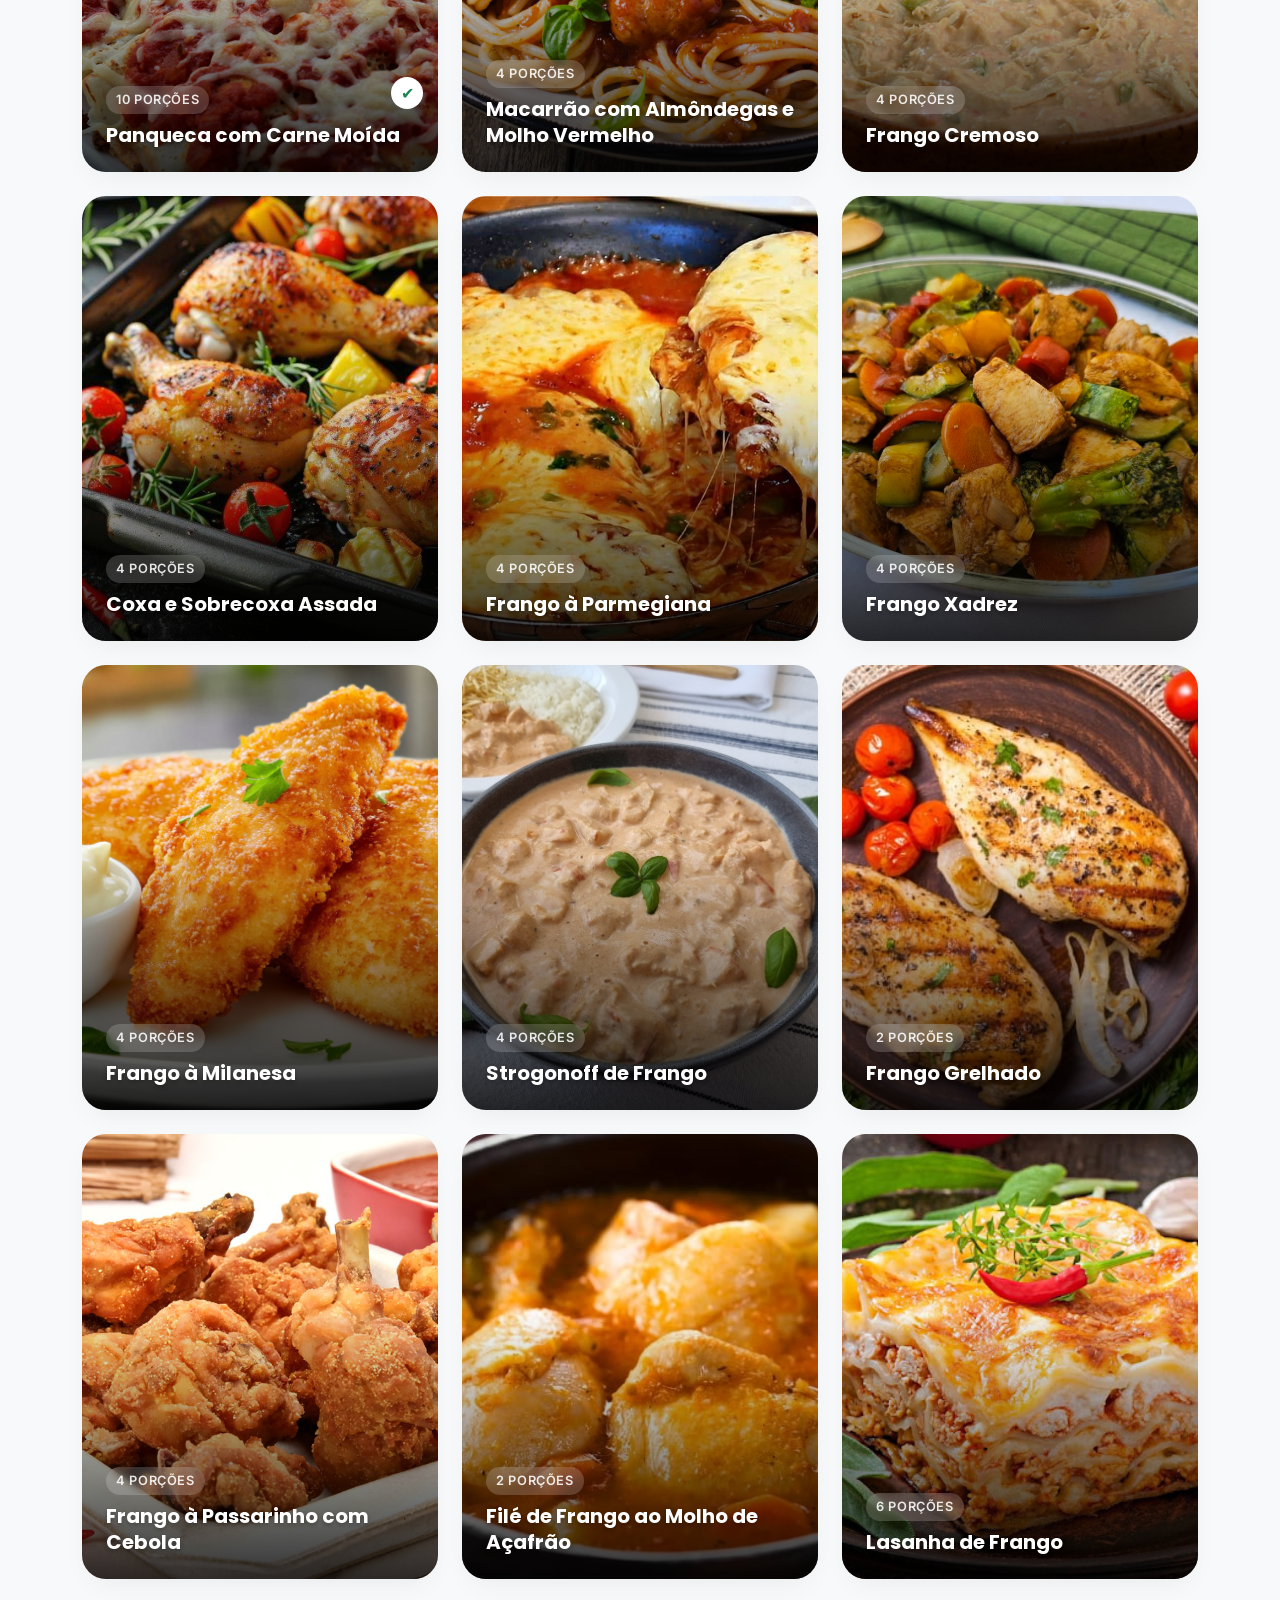
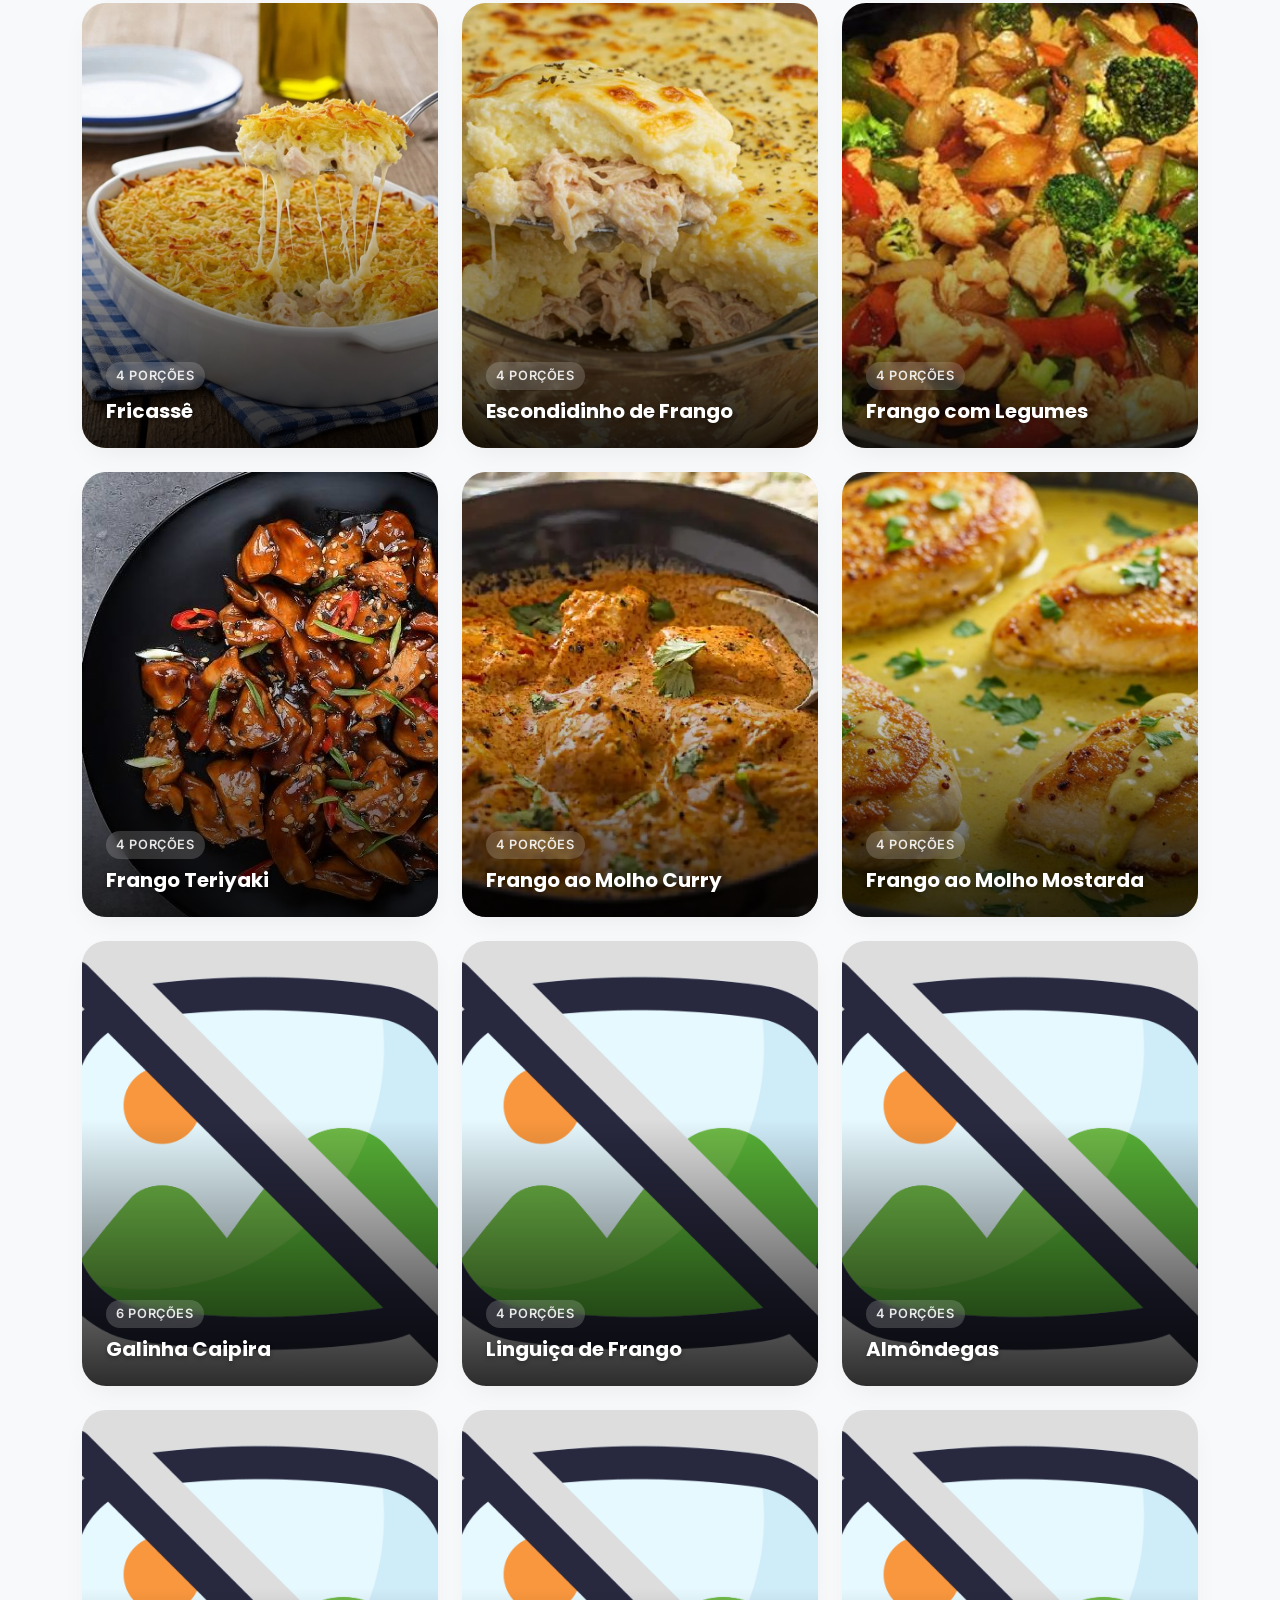
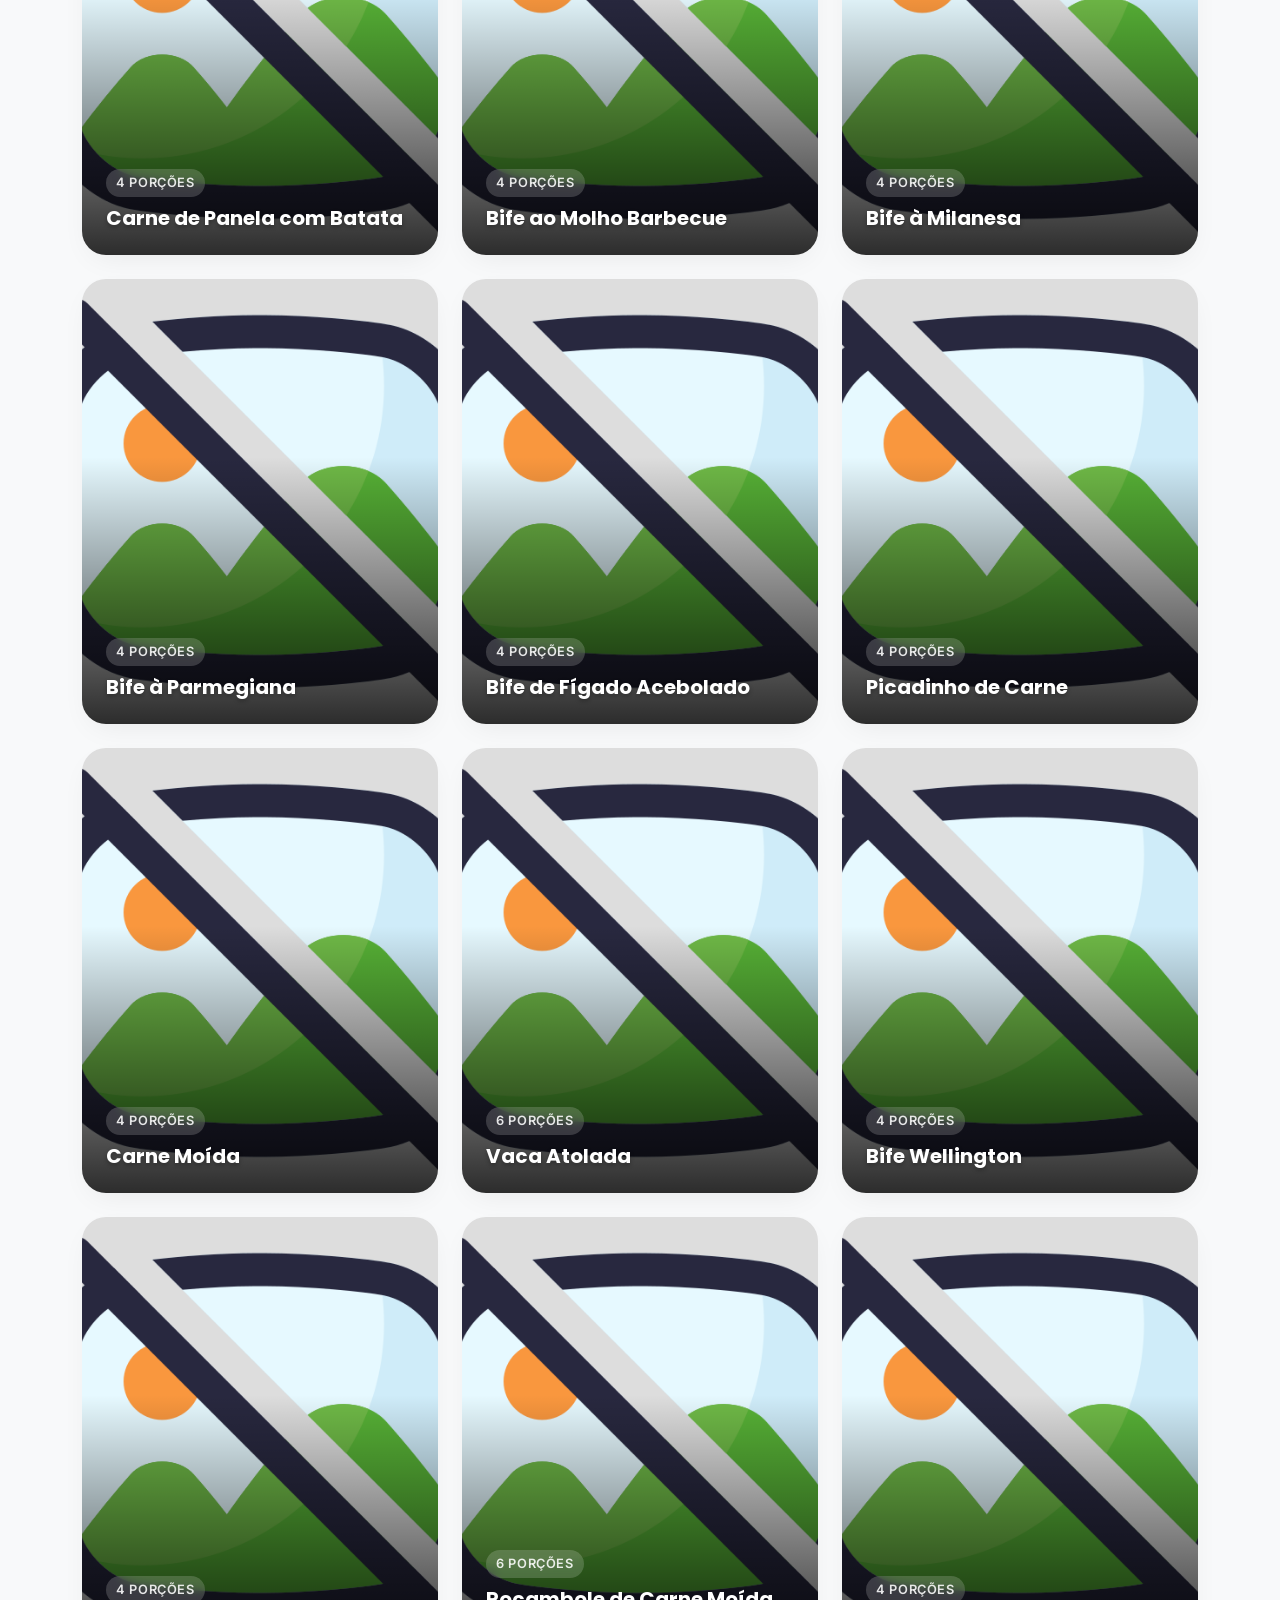
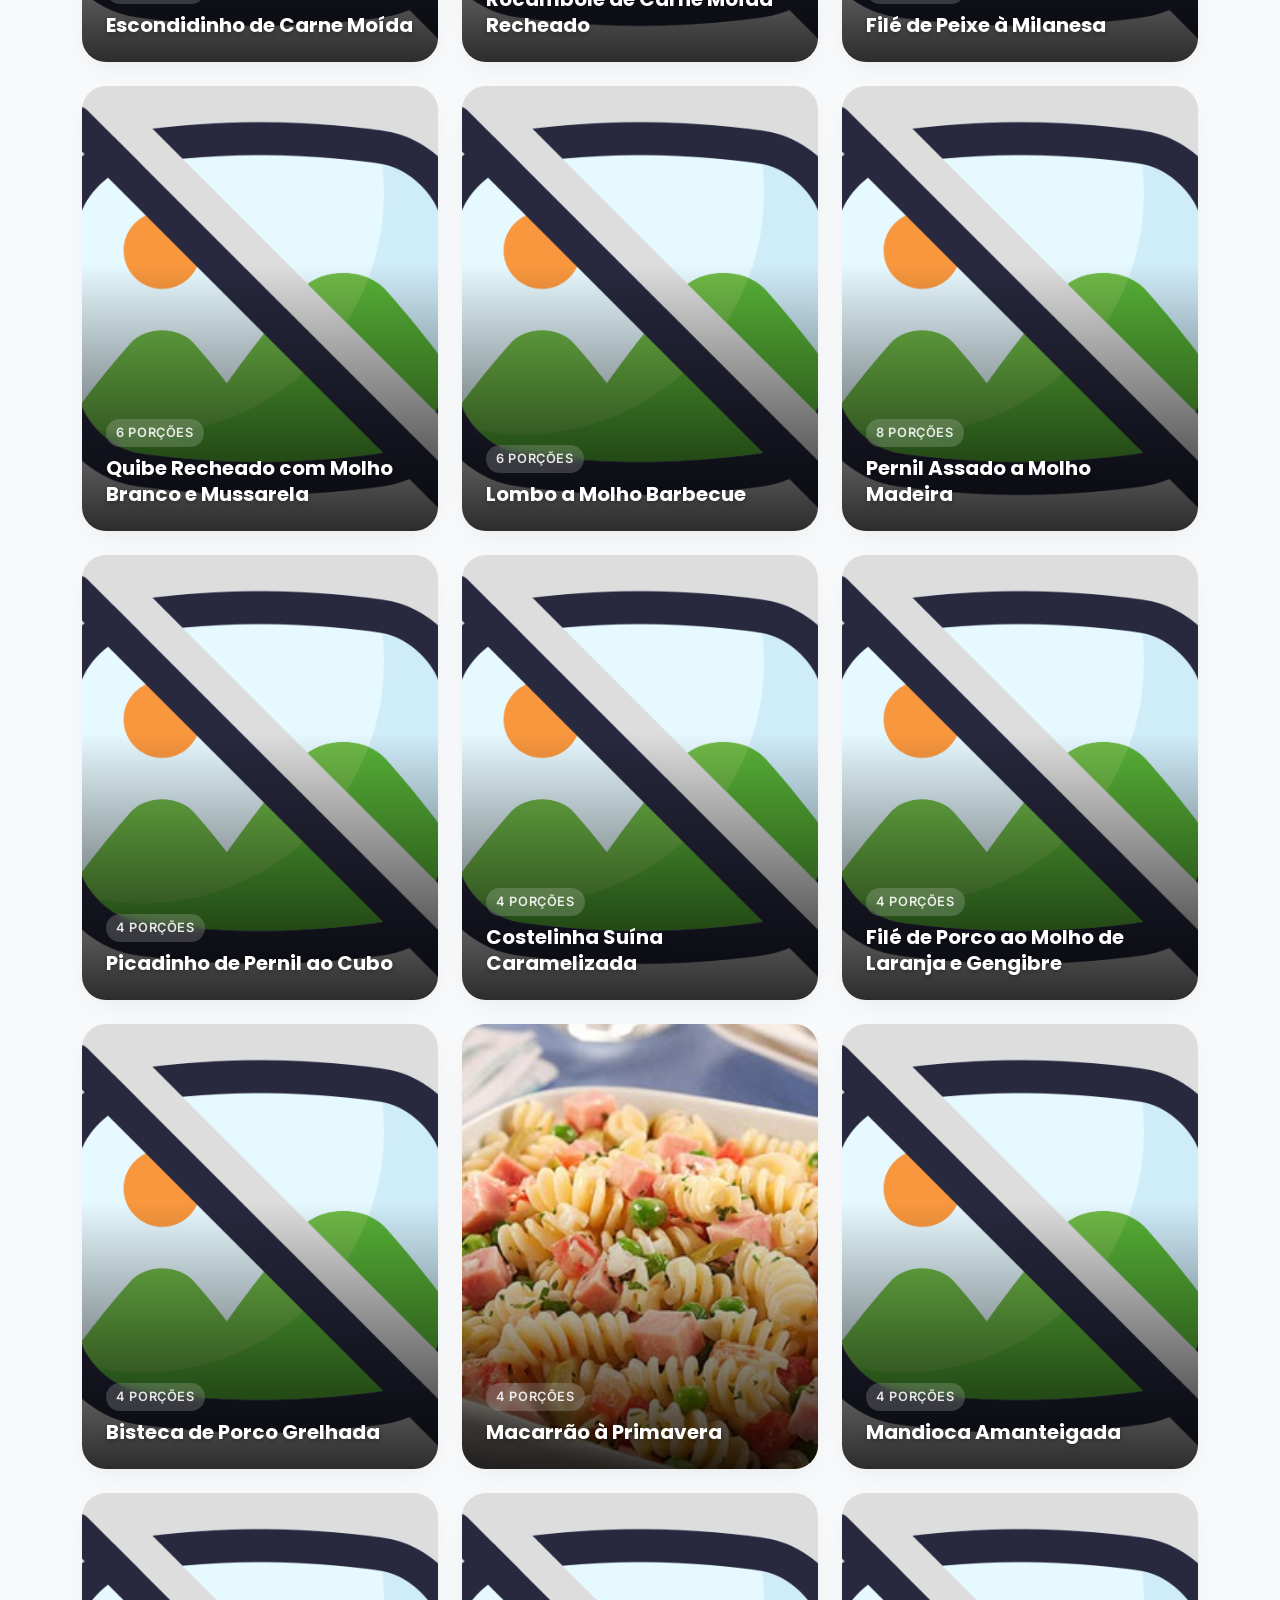
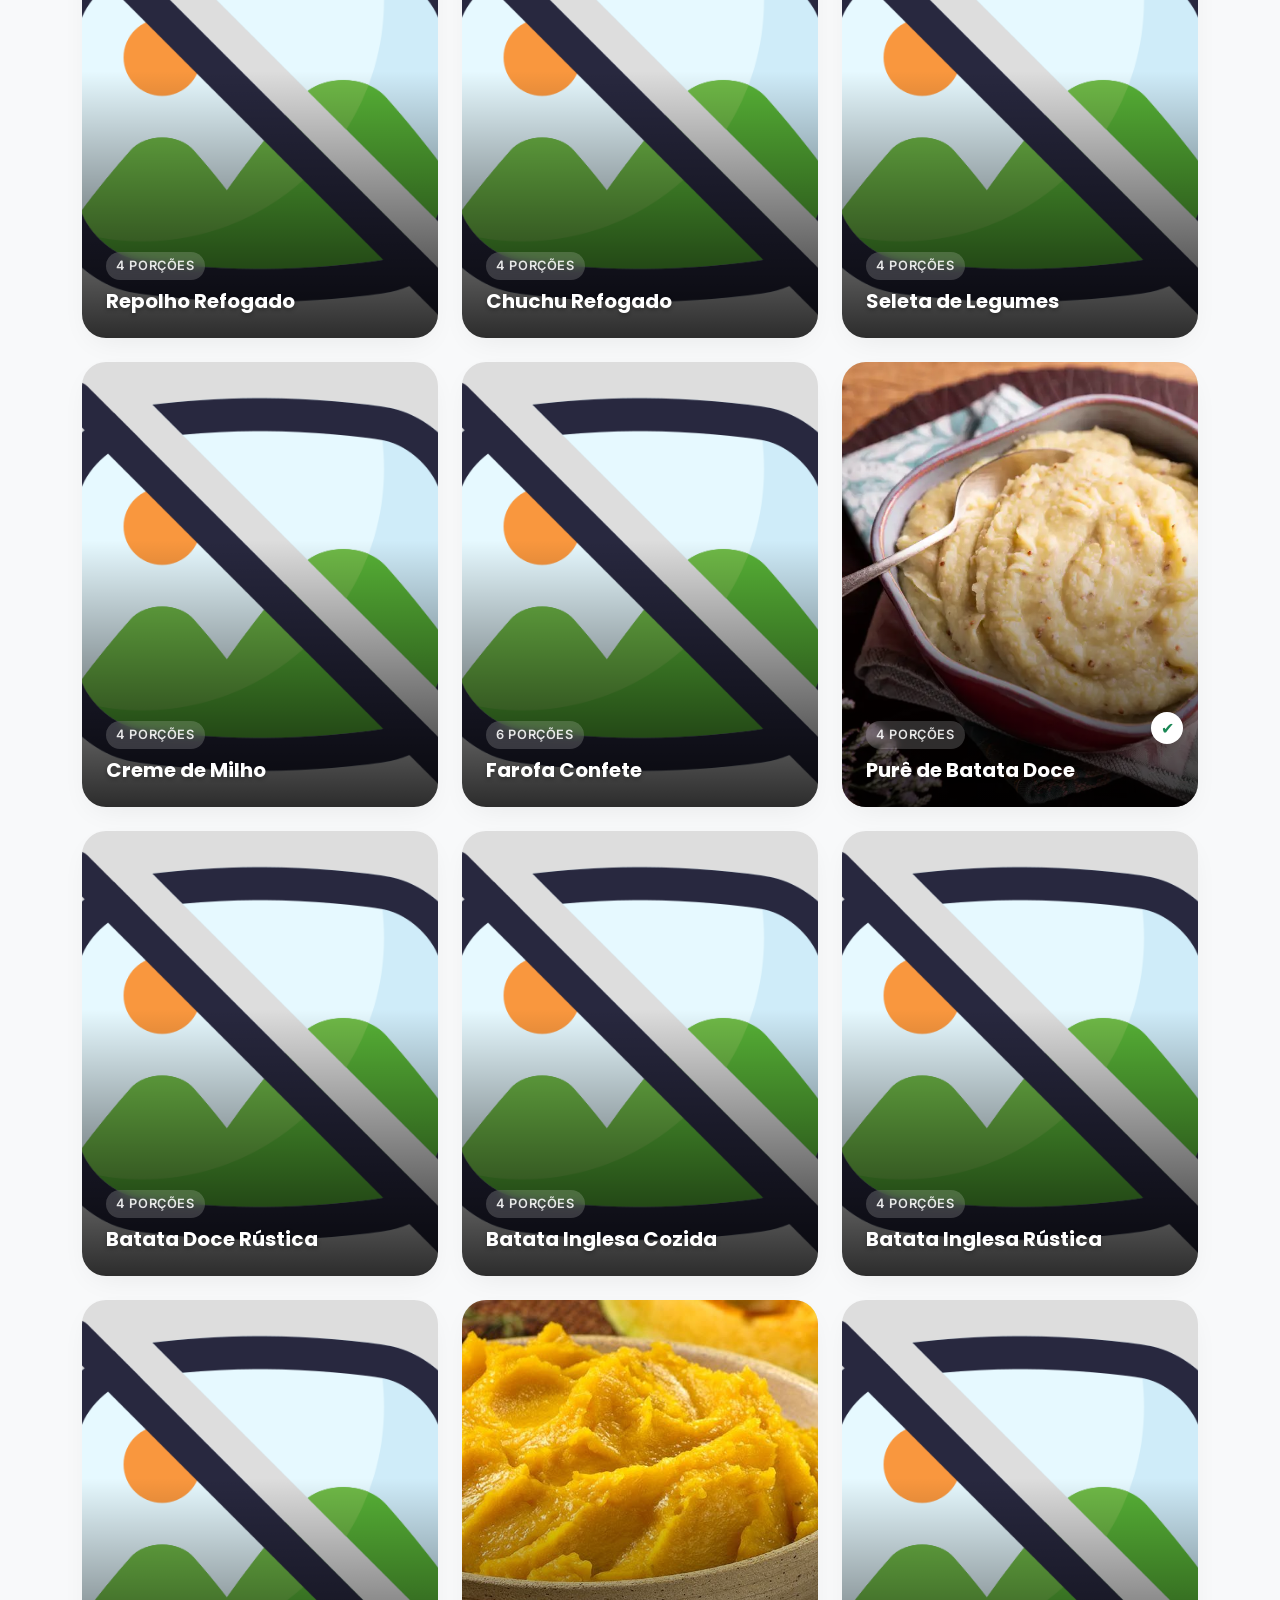
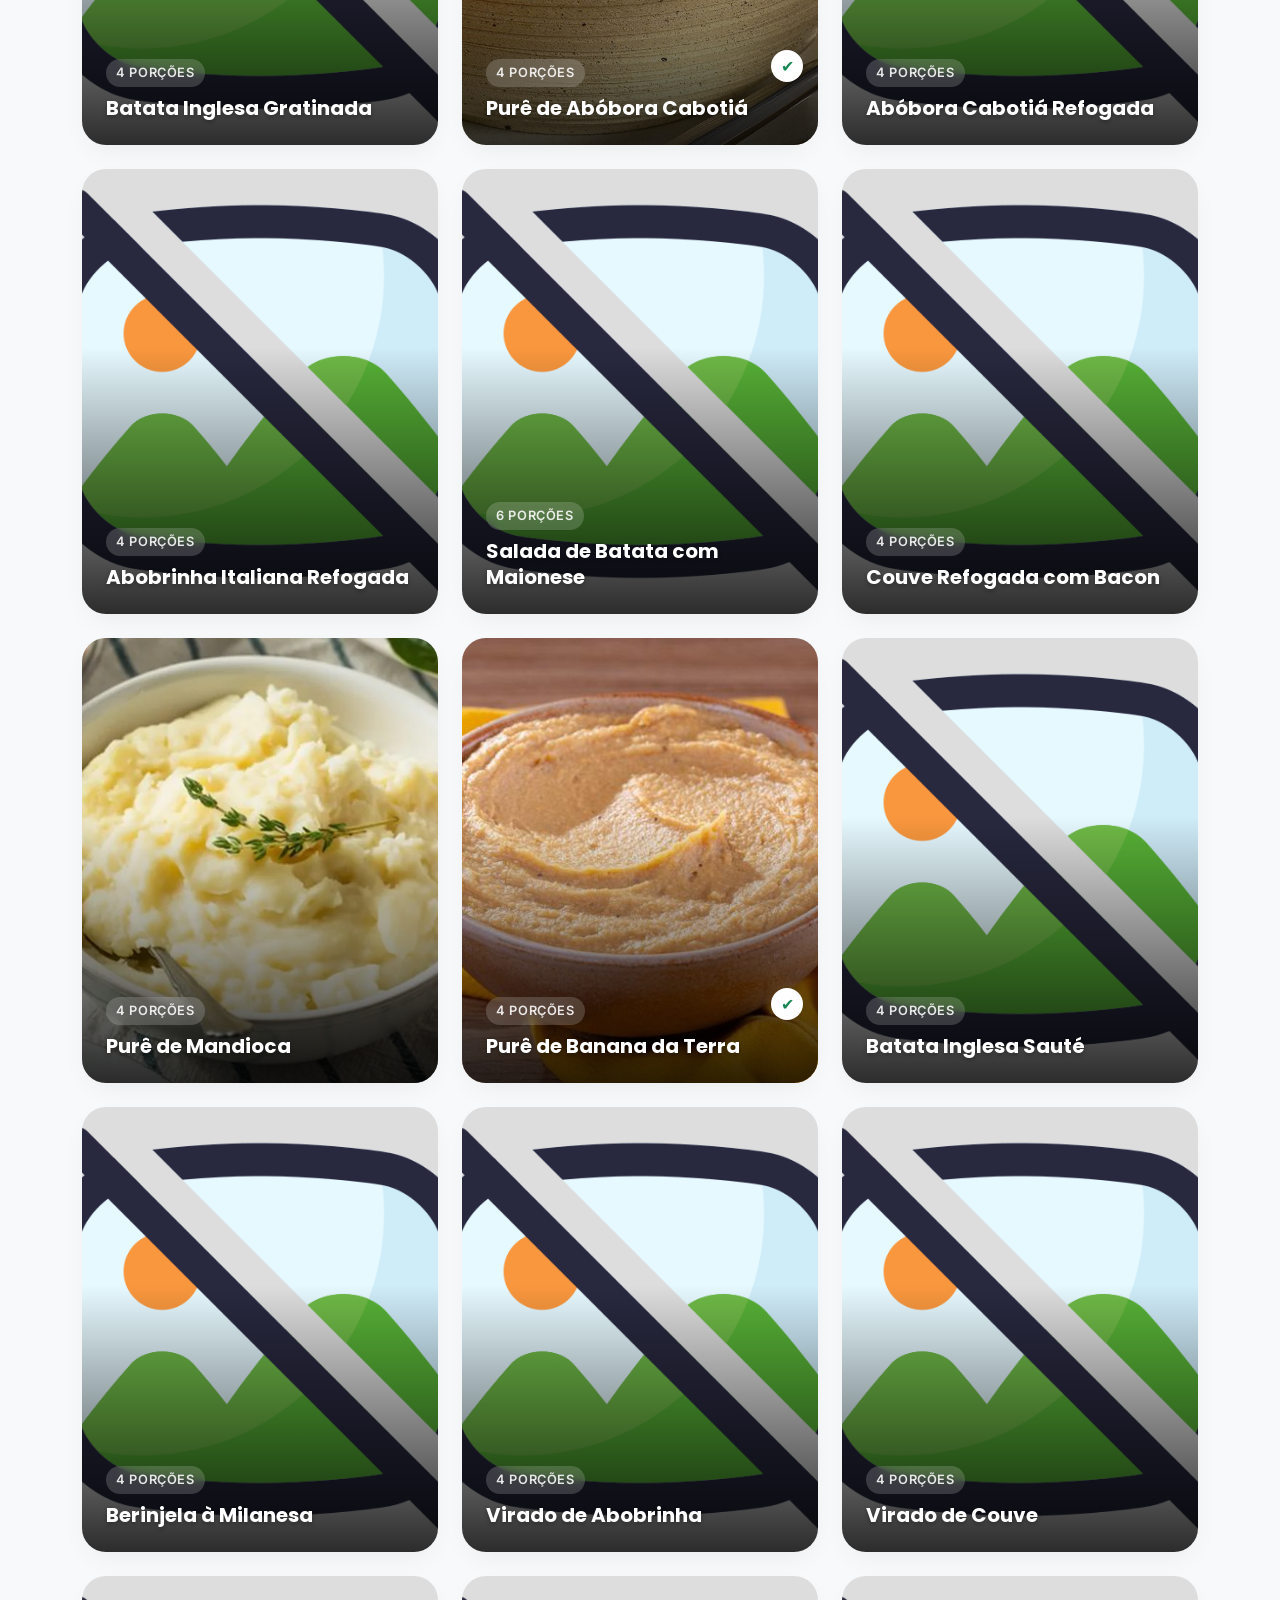
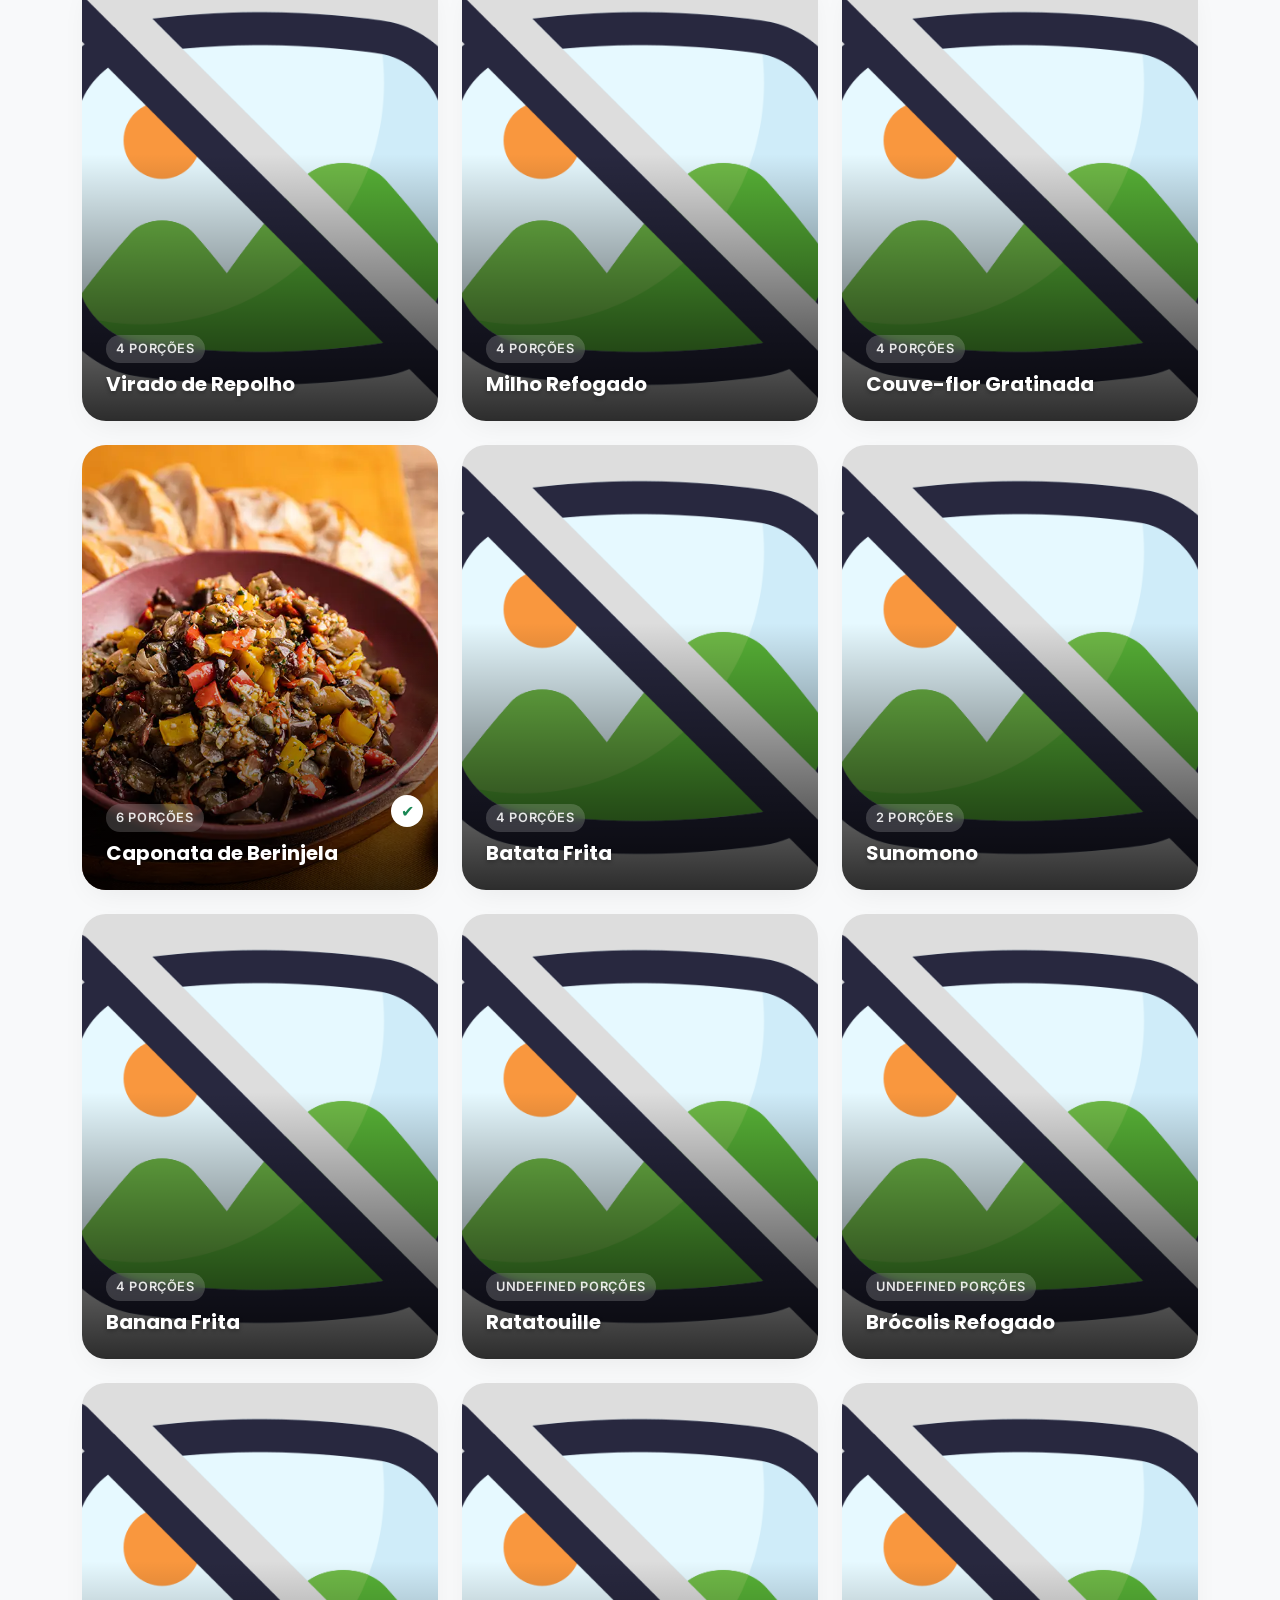
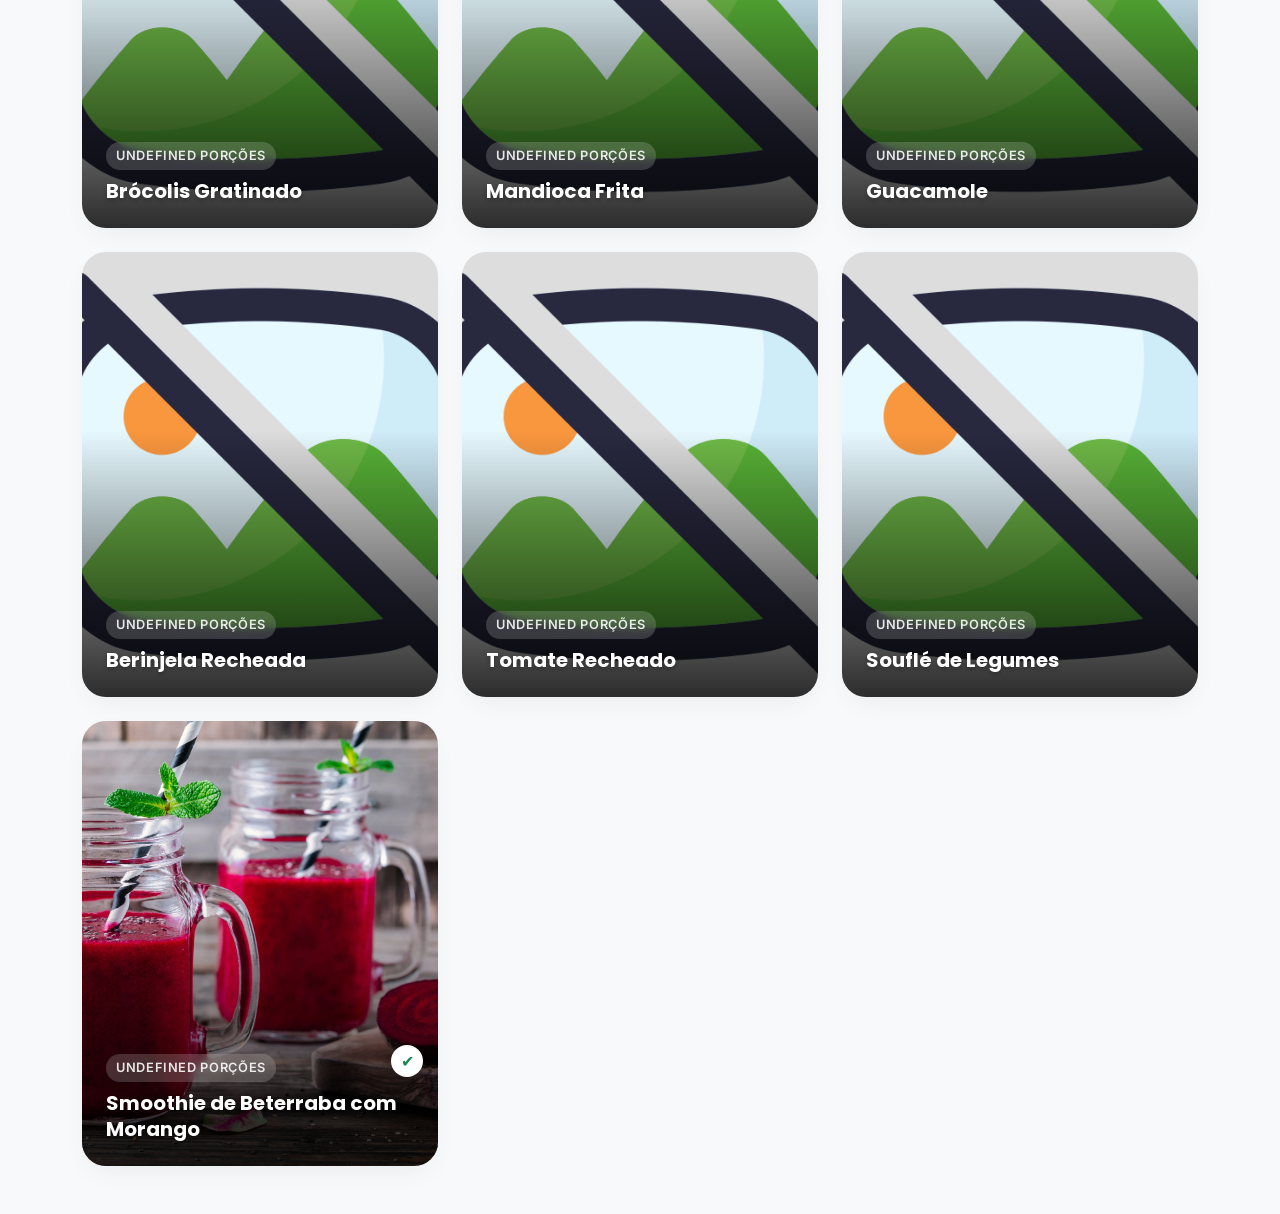
==== commit 7595b351: "feat: update images receipt" ====
--- a/index.html
+++ b/index.html
@@ -37,24 +37,24 @@
                 <span class="cat-name">Todos</span>
             </div>
 
-            <div class="bento-card category-card" onclick="selectCategory('Café da Manhã', this)" style="--hue: 35;">
-                <span class="cat-icon">☕</span>
-                <span class="cat-name">Café</span>
-            </div>
-
-            <div class="bento-card category-card" onclick="selectCategory('Fitness', this)" style="--hue: 150;">
-                <span class="cat-icon">🥑</span>
-                <span class="cat-name">Fitness</span>
+            <div class="bento-card category-card" onclick="selectCategory('Quitandas', this)" style="--hue: 35;">
+                <span class="cat-icon">🍞</span>
+                <span class="cat-name">Quitandas</span>
             </div>
 
             <div class="bento-card category-card" onclick="selectCategory('Prato Principal', this)" style="--hue: 350;">
                 <span class="cat-icon">🍖</span>
-                <span class="cat-name">Almoço</span>
+                <span class="cat-name">Prato Principal</span>
             </div>
 
             <div class="bento-card category-card" onclick="selectCategory('Guarnição', this)" style="--hue: 280;">
+                <span class="cat-icon">🥘</span>
+                <span class="cat-name">Guarnição</span>
+            </div>
+
+            <div class="bento-card category-card" onclick="selectCategory('Saladas', this)" style="--hue: 150;">
                 <span class="cat-icon">🥗</span>
-                <span class="cat-name">Guarnição</span>
+                <span class="cat-name">Saladas</span>
             </div>
 
             <div class="bento-card category-card" onclick="selectCategory('Lanches', this)" style="--hue: 45;">
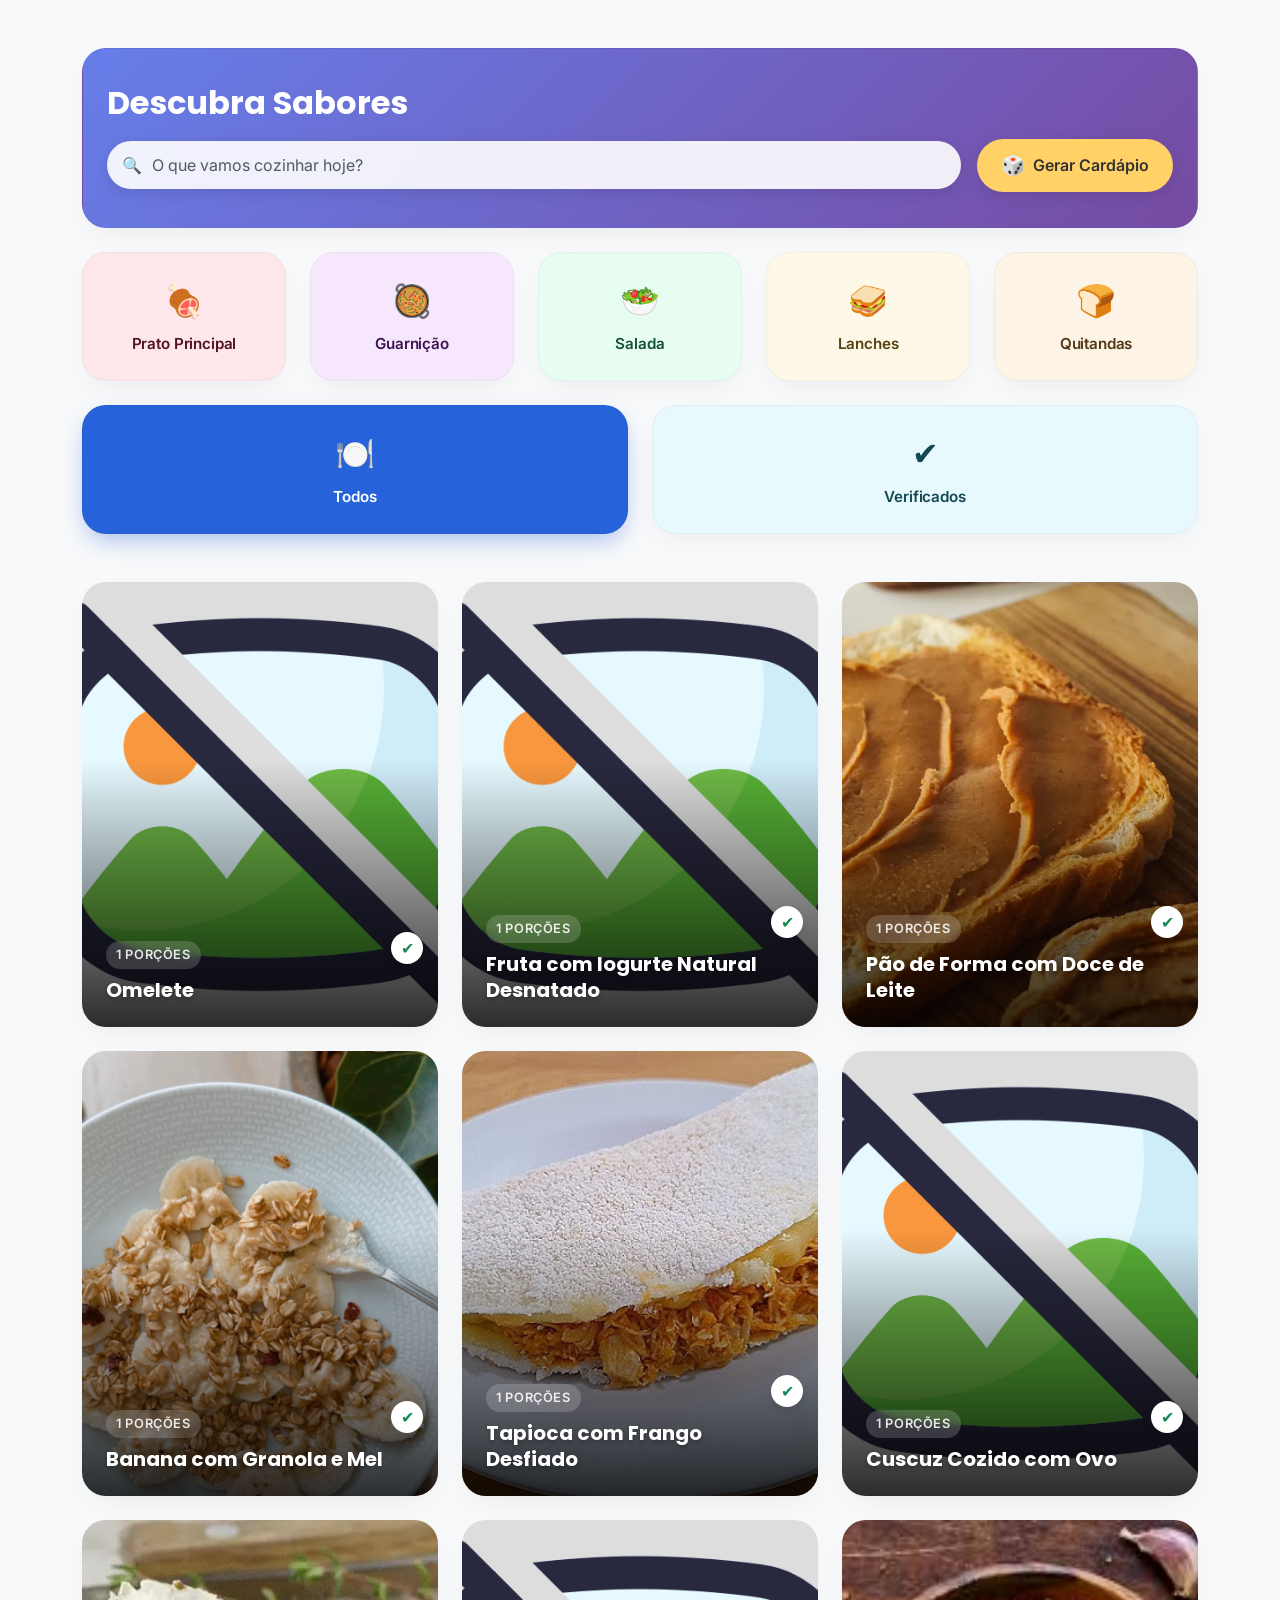
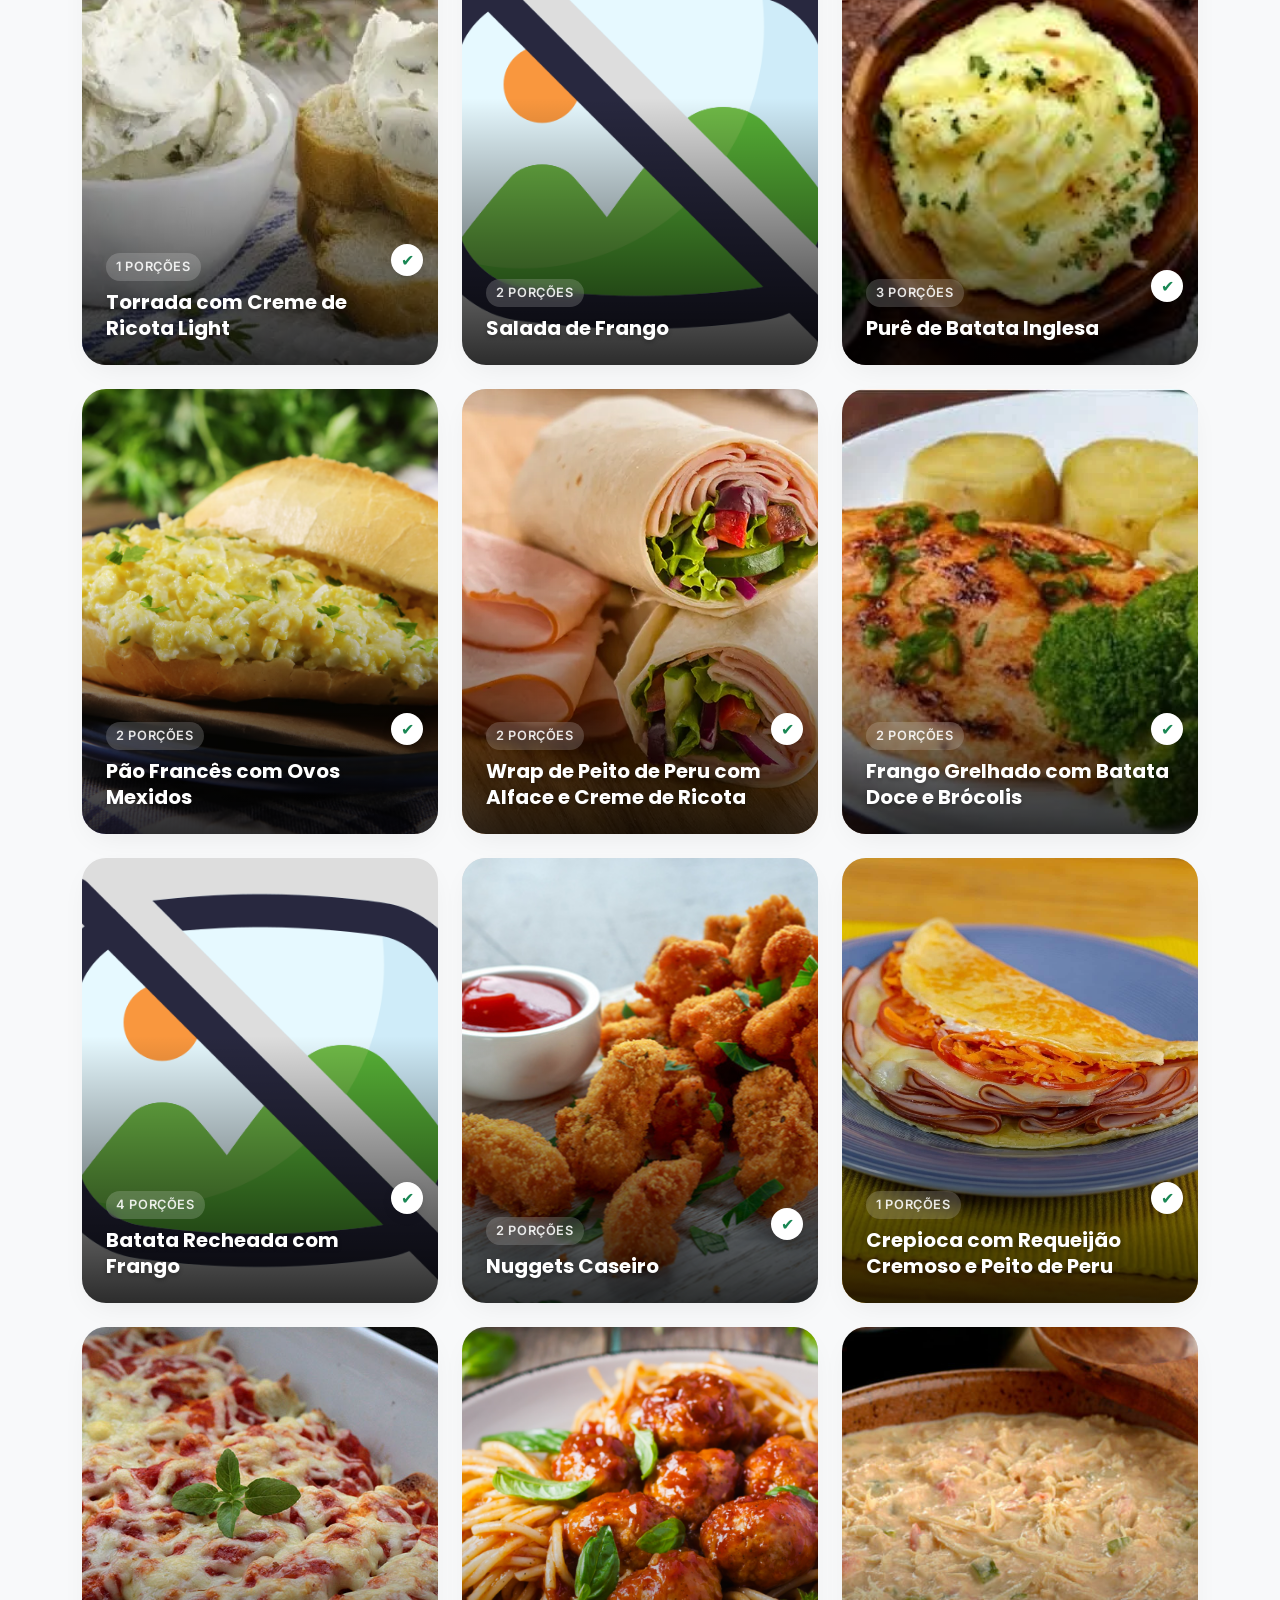
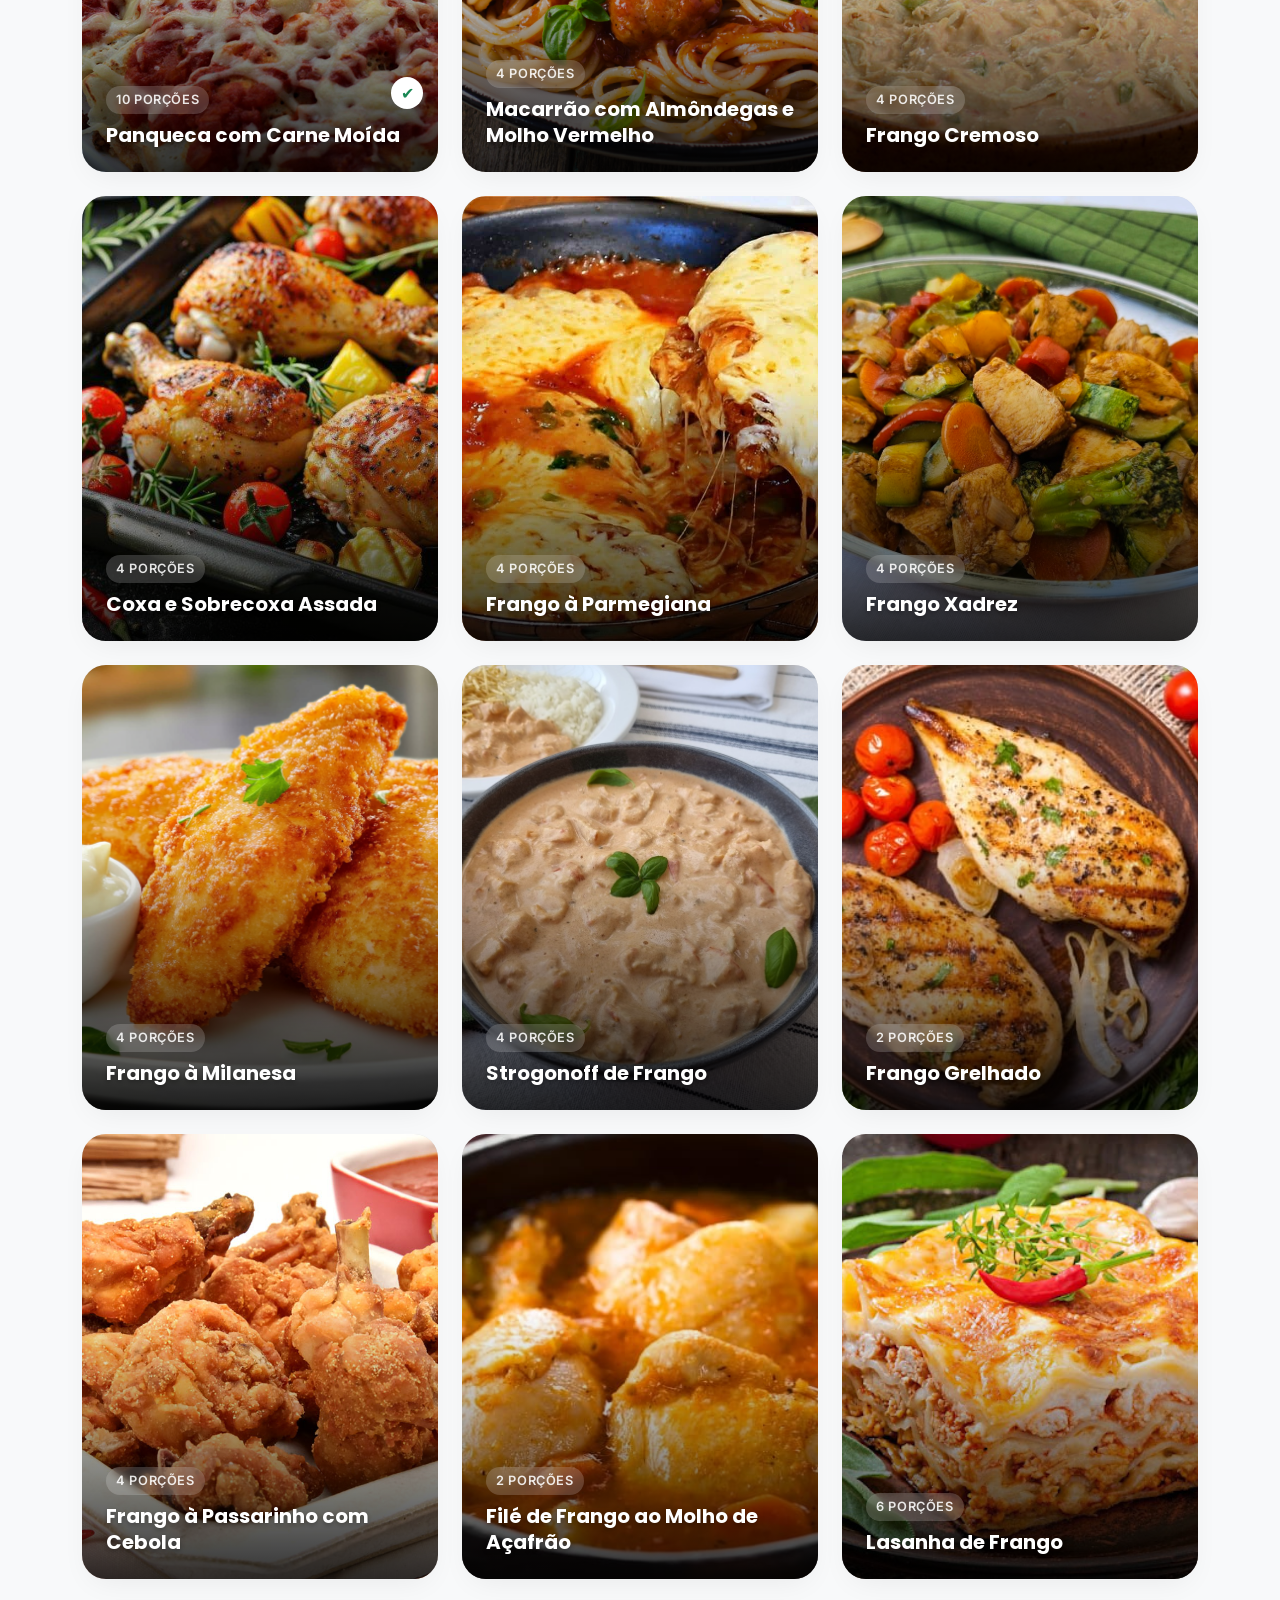
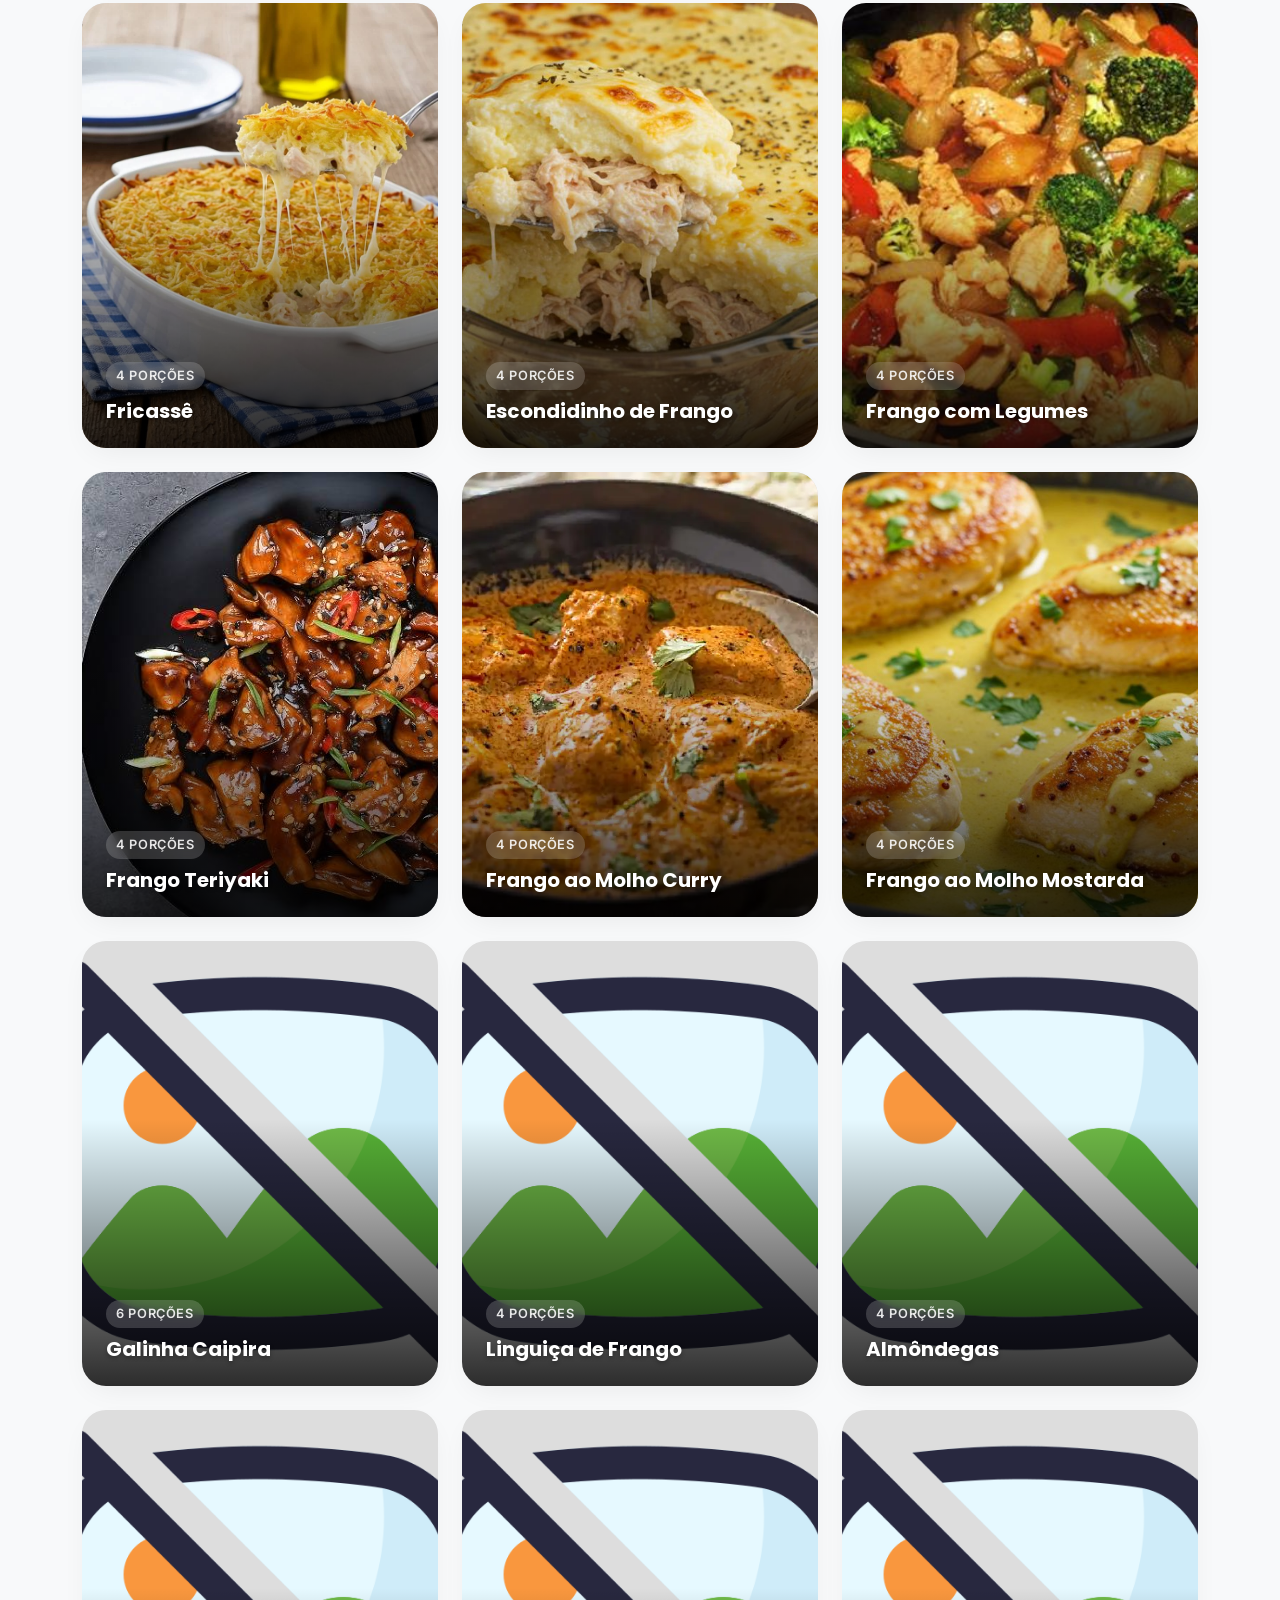
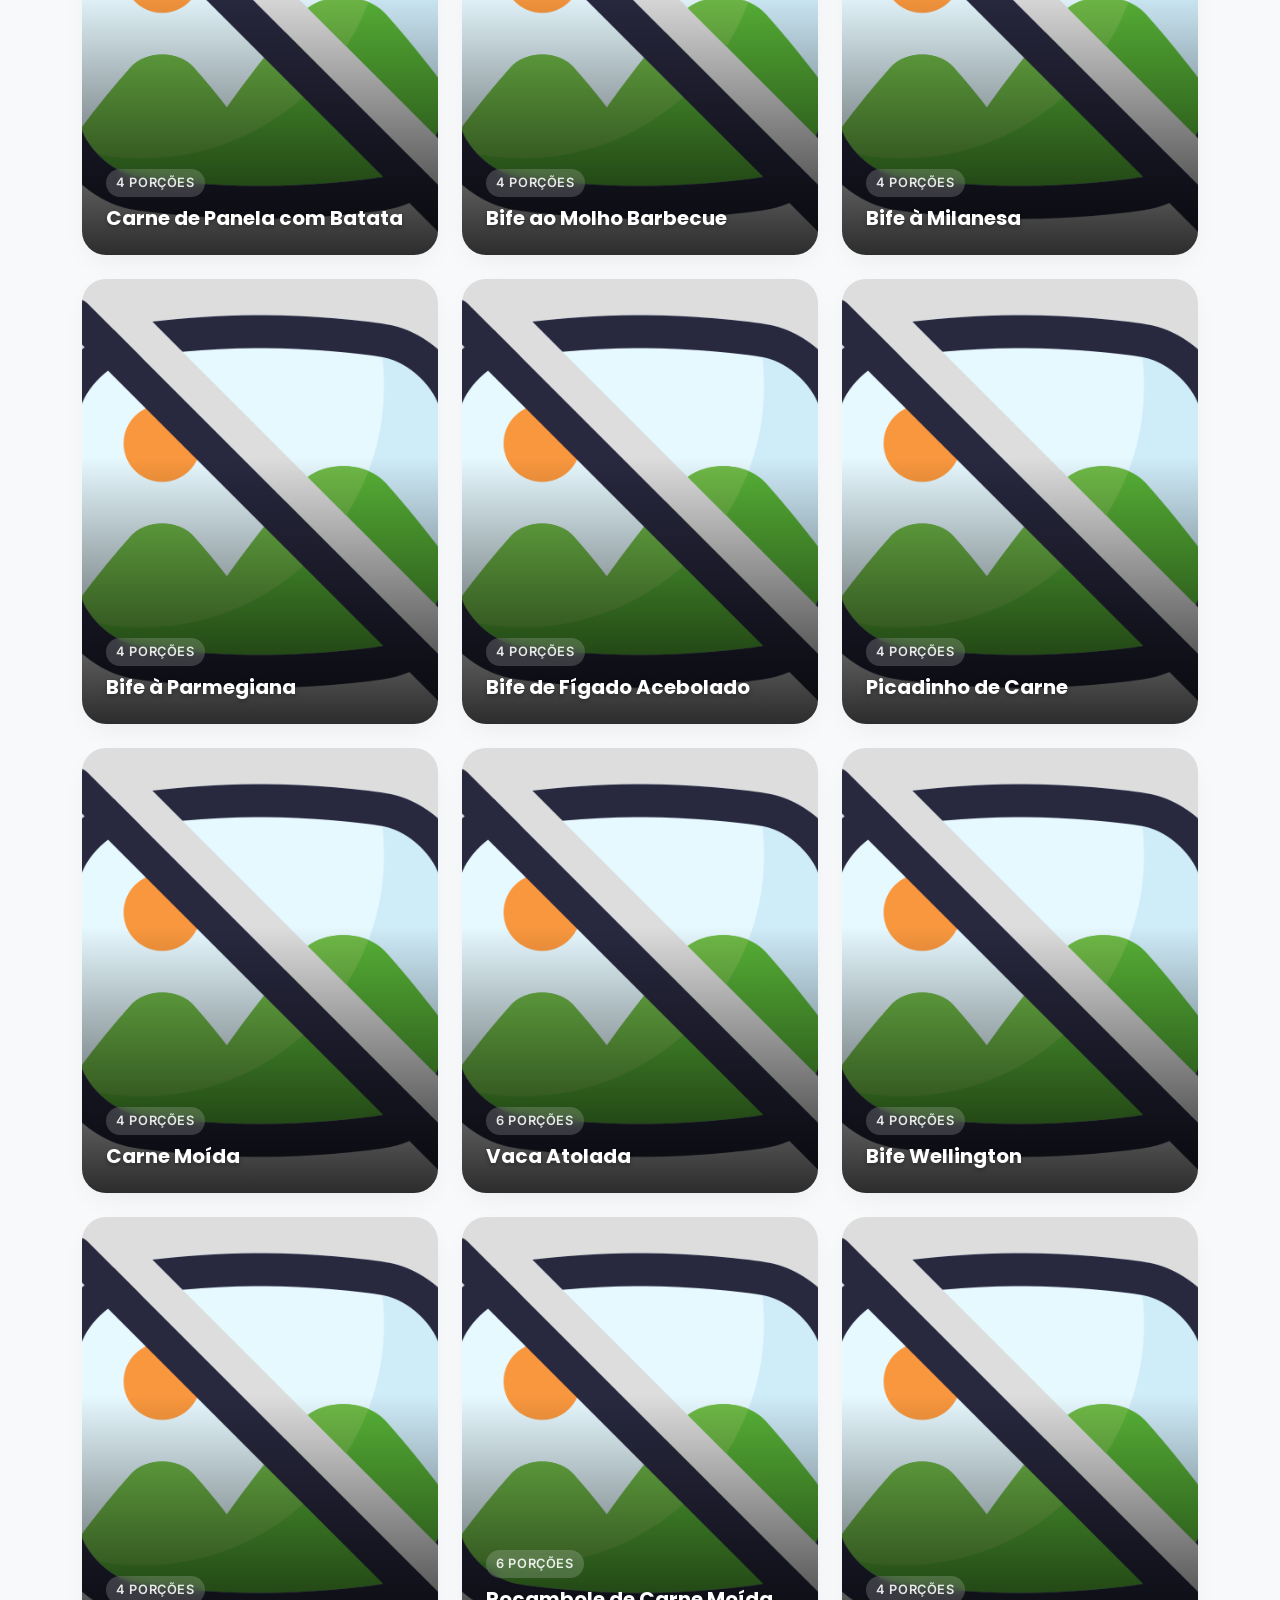
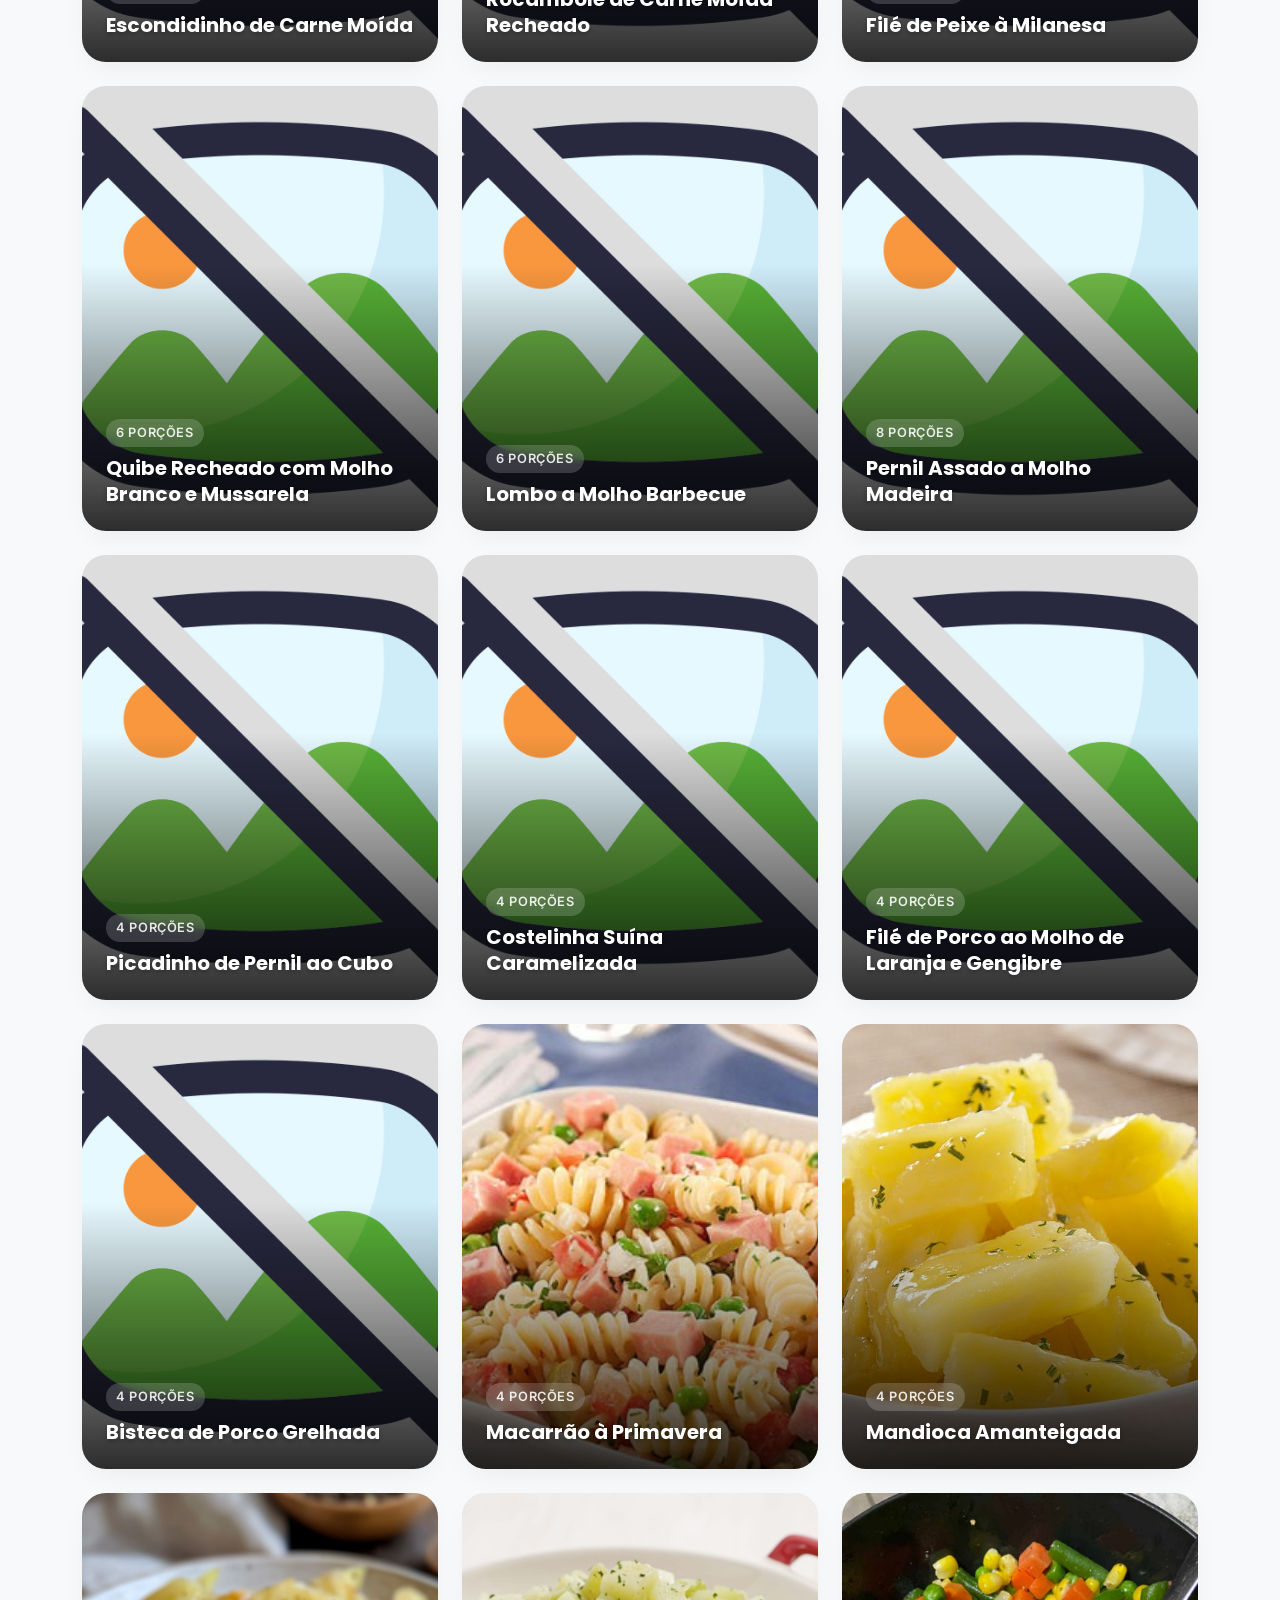
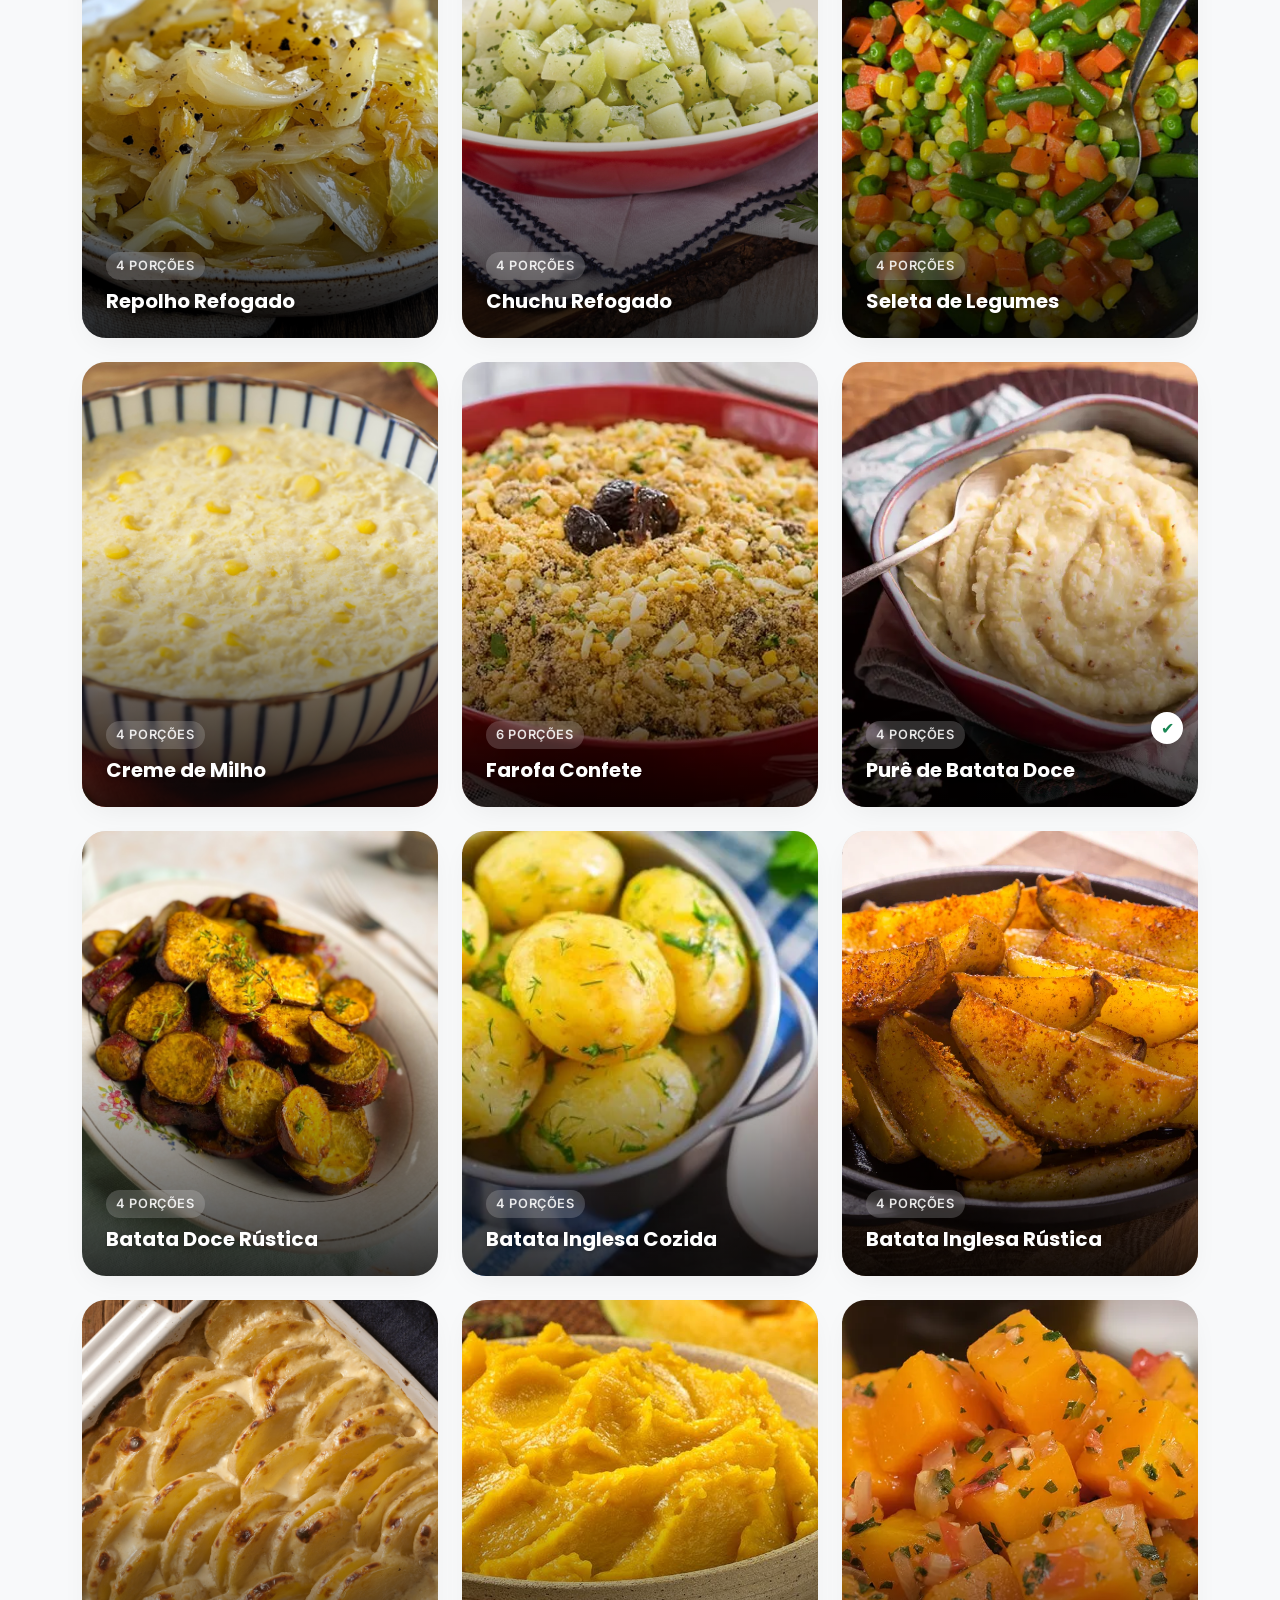
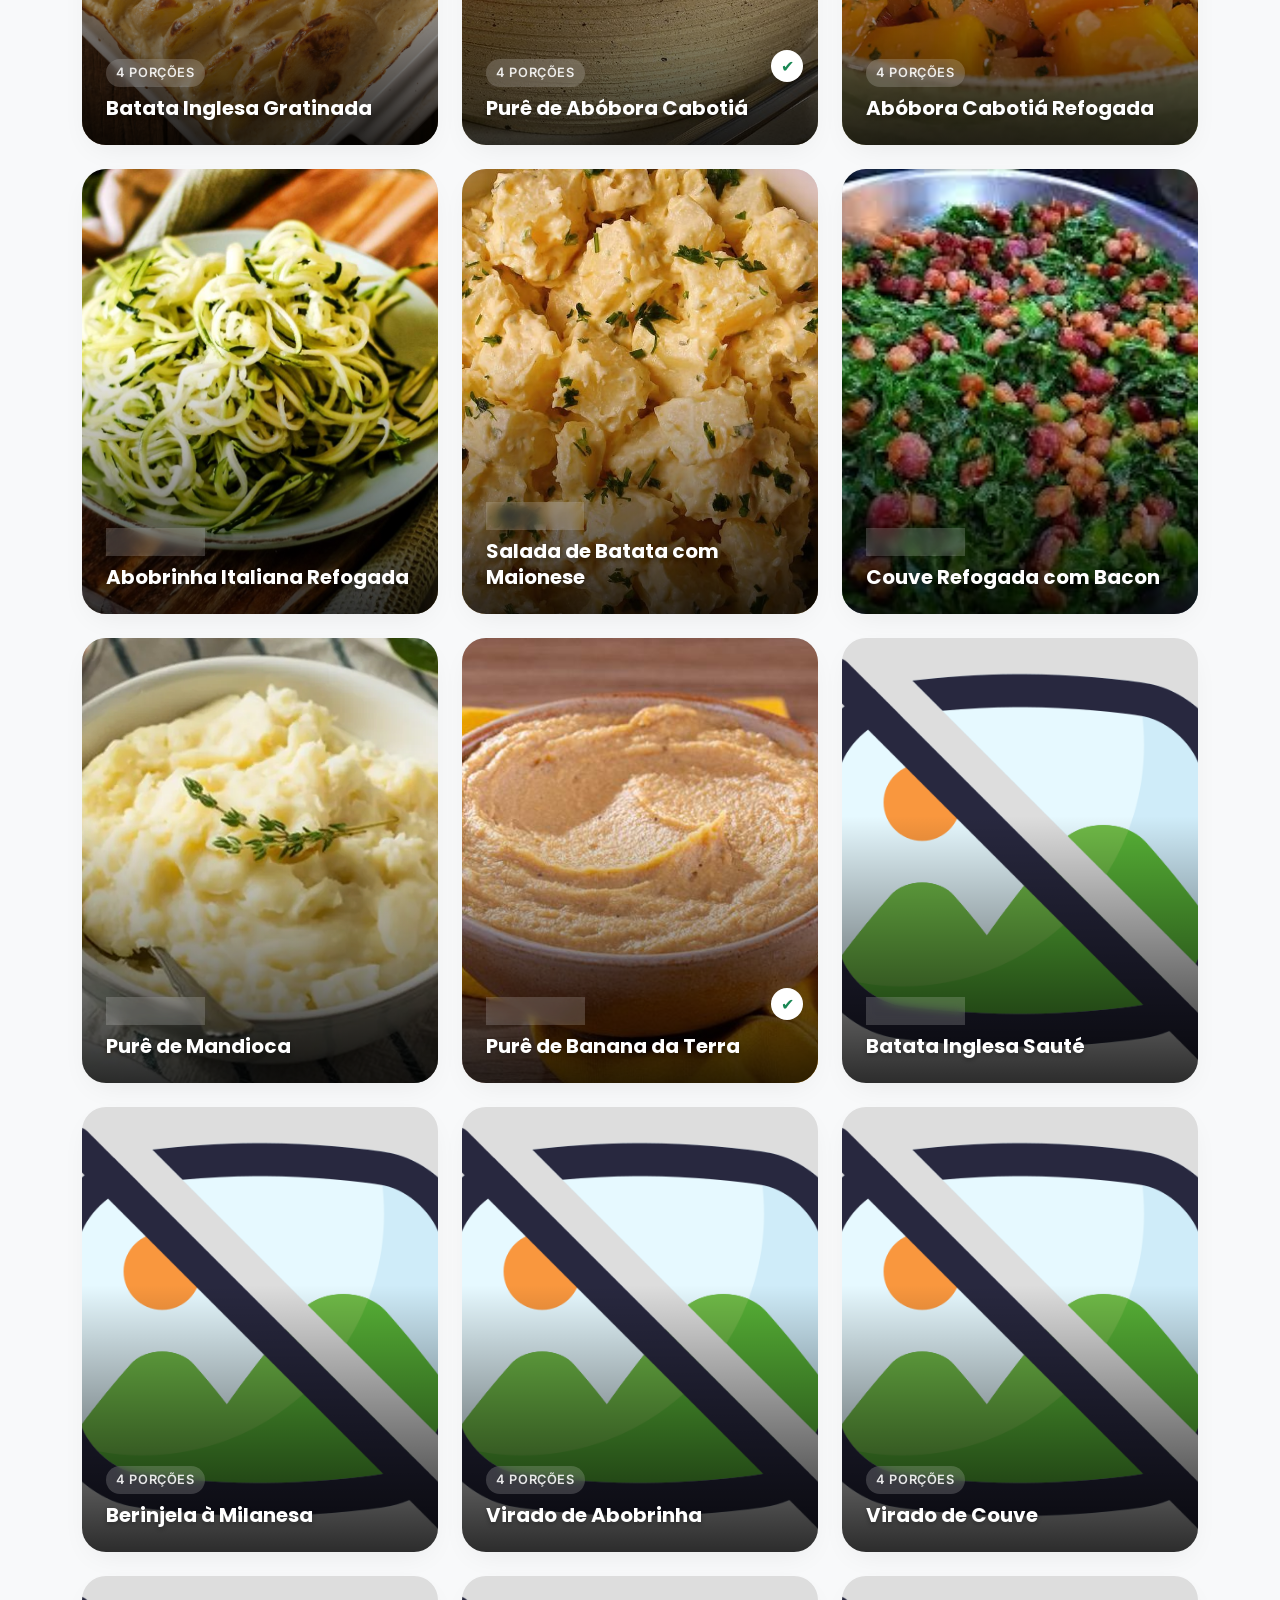
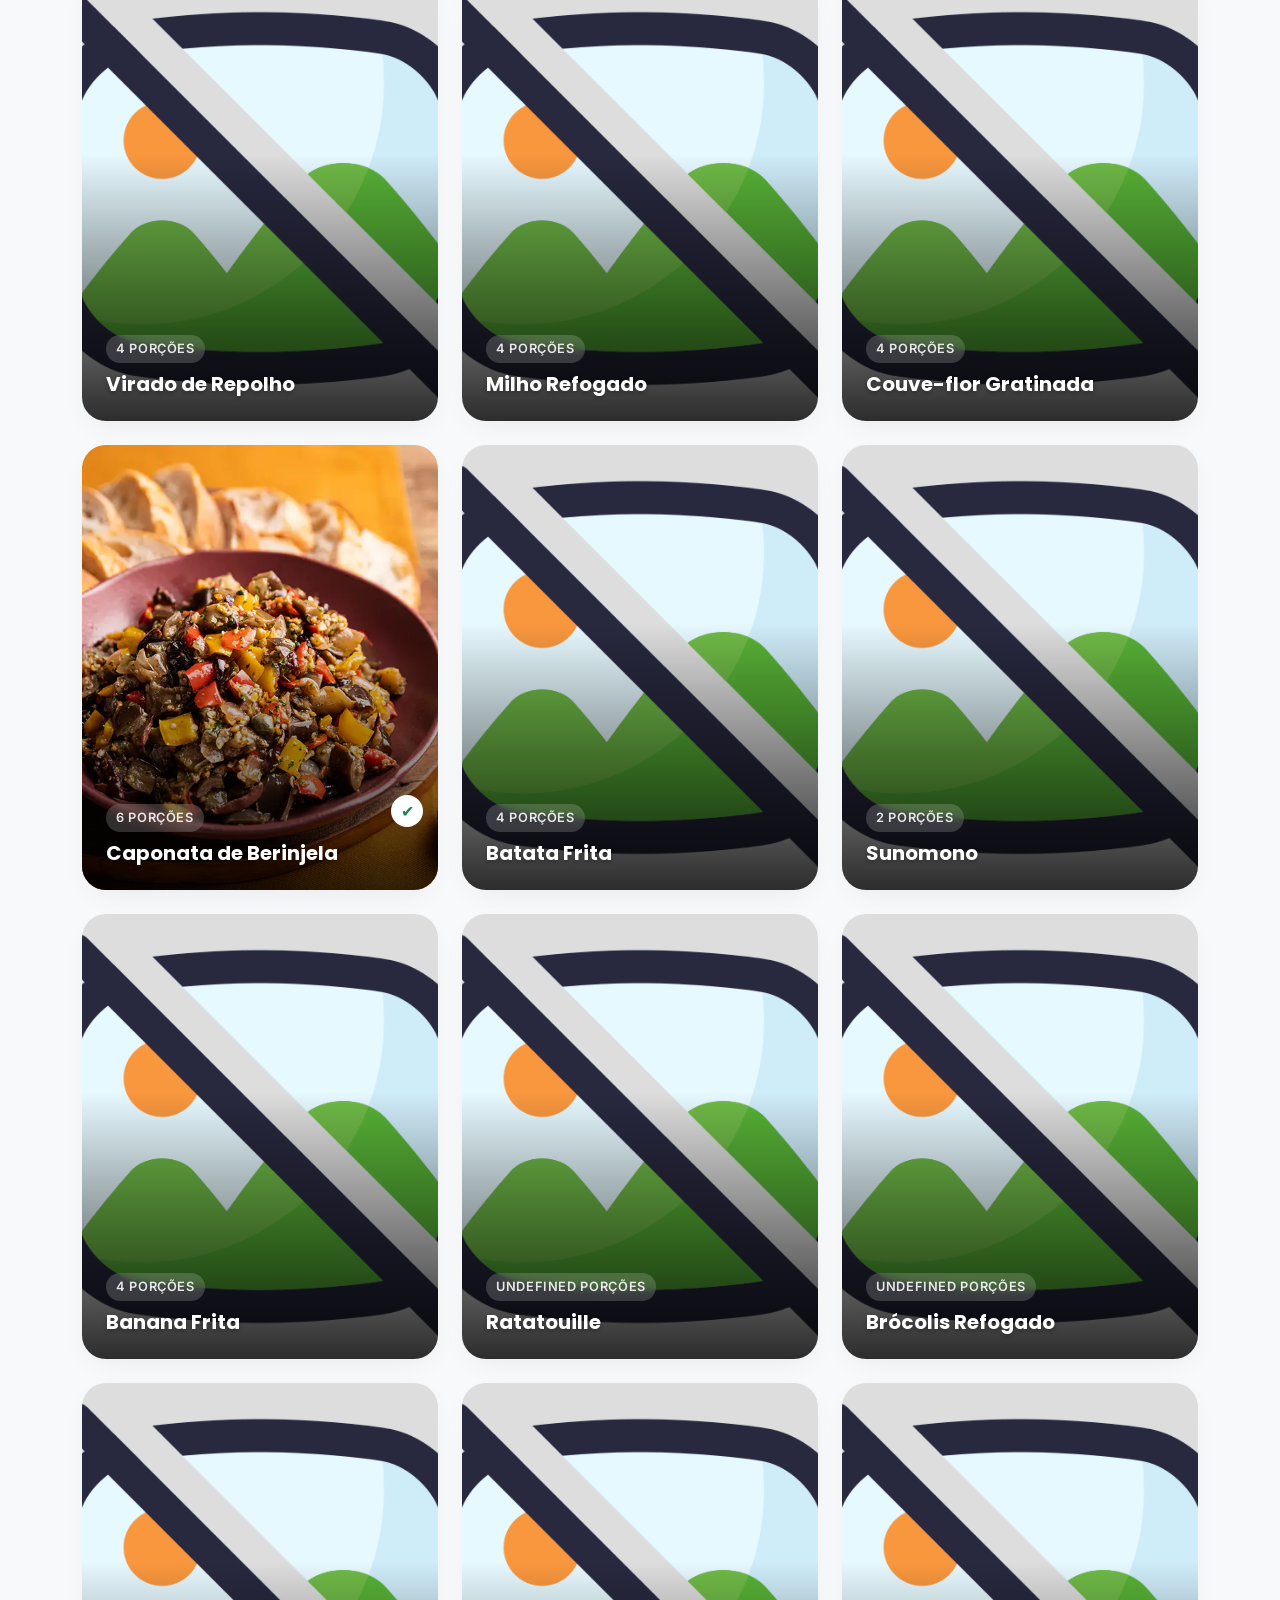
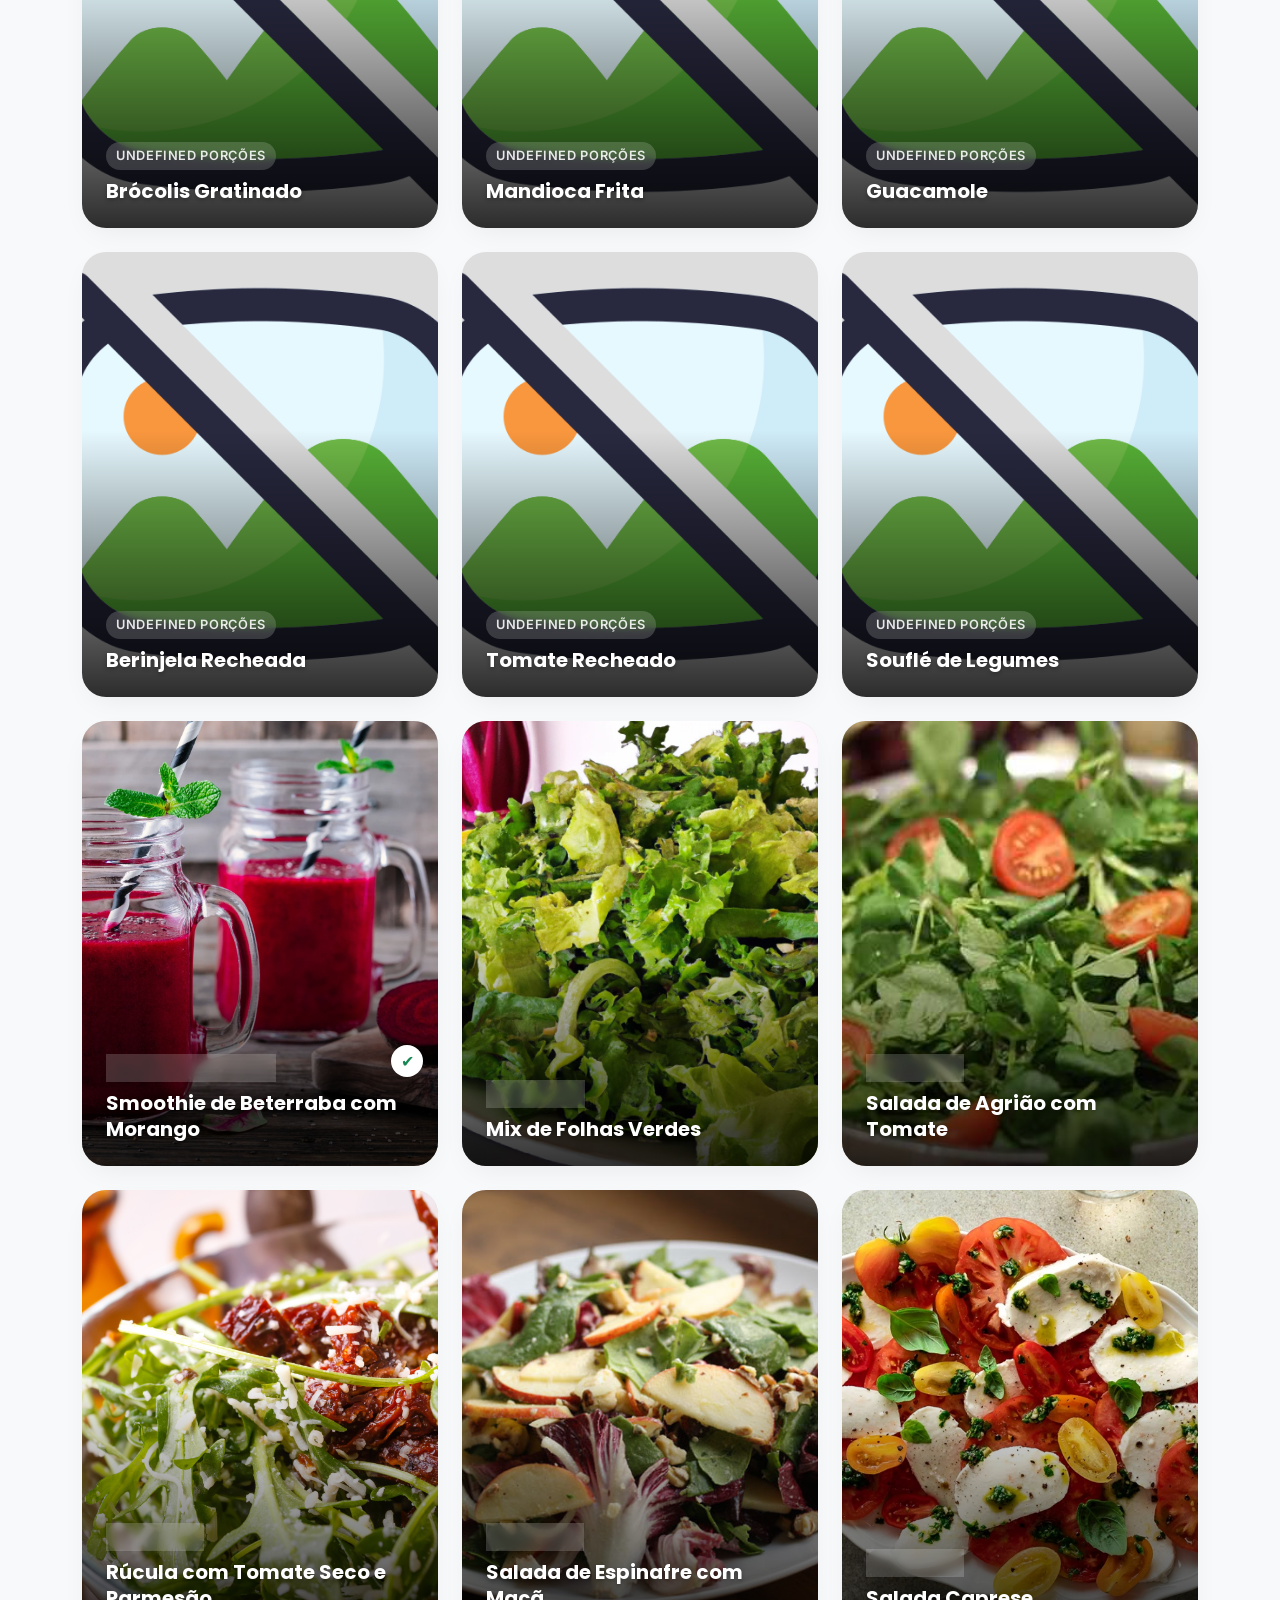
==== commit 3993f07d: "feat: Add new recipes and images, update existing recipe image references, and introduce a new gener" ====
--- a/index.html
+++ b/index.html
@@ -5,6 +5,7 @@
     <meta charset="UTF-8">
     <meta name="viewport" content="width=device-width, initial-scale=1.0">
     <title>Receitas em Harmonia</title>
+    <link rel="icon" href="imagens/favicon.png" type="image/png">
     <link rel="preconnect" href="https://fonts.googleapis.com">
     <link rel="preconnect" href="https://fonts.gstatic.com" crossorigin>
     <link
@@ -20,52 +21,70 @@
         <!-- Discovery Hub (Bento Grid) -->
         <h1 class="visually-hidden">Hub de Receitas</h1>
         <div class="discovery-hub mb-5">
-            <!-- Search Card (Large) -->
-            <div class="bento-card search-card p-4 d-flex flex-column justify-content-center">
+            <!-- Row 1: Search Card (Full Width) -->
+            <div class="bento-card search-card">
                 <h2 class="mb-3 fw-bold text-white">Descubra Sabores</h2>
-                <div class="search-wrapper">
-                    <input type="text" id="search" class="form-control search-input"
-                        placeholder="O que vamos cozinhar hoje?" onkeyup="handleSearch()">
-                    <span class="search-icon">🔍</span>
+                <div class="search-container w-100">
+                    <div class="search-wrapper">
+                        <input type="text" id="search" class="form-control search-input"
+                            placeholder="O que vamos cozinhar hoje?" onkeyup="handleSearch()">
+                        <span class="search-icon">🔍</span>
+                    </div>
+                    <button class="btn-generate" onclick="window.location.href='gerador.html'">
+                        <span class="btn-icon">🎲</span>
+                        <span class="btn-text">Gerar Cardápio</span>
+                    </button>
                 </div>
             </div>
 
-            <!-- Categories -->
-            <!-- Using custom data-attribute for hue to colorize dynamically in CSS or inline -->
-            <div class="bento-card category-card active" onclick="selectCategory('all', this)" style="--hue: 220;">
-                <span class="cat-icon">🍽️</span>
-                <span class="cat-name">Todos</span>
+            <!-- Row 2: Primary Filters -->
+            <div class="filters-primary">
+                <!-- Prato Principal -->
+                <div class="bento-card category-card" onclick="selectCategory('Prato Principal', this)"
+                    style="--hue: 350;">
+                    <span class="cat-icon">🍖</span>
+                    <span class="cat-name">Prato Principal</span>
+                </div>
+
+                <!-- Guarnição -->
+                <div class="bento-card category-card" onclick="selectCategory('Guarnição', this)" style="--hue: 280;">
+                    <span class="cat-icon">🥘</span>
+                    <span class="cat-name">Guarnição</span>
+                </div>
+
+                <!-- Saladas -->
+                <div class="bento-card category-card" onclick="selectCategory('Salada', this)" style="--hue: 150;">
+                    <span class="cat-icon">🥗</span>
+                    <span class="cat-name">Salada</span>
+                </div>
+
+                <!-- Lanches -->
+                <div class="bento-card category-card" onclick="selectCategory('Lanches', this)" style="--hue: 45;">
+                    <span class="cat-icon">🥪</span>
+                    <span class="cat-name">Lanches</span>
+                </div>
+
+                <!-- Quitandas -->
+                <div class="bento-card category-card" onclick="selectCategory('Quitandas', this)" style="--hue: 35;">
+                    <span class="cat-icon">🍞</span>
+                    <span class="cat-name">Quitandas</span>
+                </div>
             </div>
 
-            <div class="bento-card category-card" onclick="selectCategory('Quitandas', this)" style="--hue: 35;">
-                <span class="cat-icon">🍞</span>
-                <span class="cat-name">Quitandas</span>
-            </div>
-
-            <div class="bento-card category-card" onclick="selectCategory('Prato Principal', this)" style="--hue: 350;">
-                <span class="cat-icon">🍖</span>
-                <span class="cat-name">Prato Principal</span>
-            </div>
-
-            <div class="bento-card category-card" onclick="selectCategory('Guarnição', this)" style="--hue: 280;">
-                <span class="cat-icon">🥘</span>
-                <span class="cat-name">Guarnição</span>
-            </div>
-
-            <div class="bento-card category-card" onclick="selectCategory('Saladas', this)" style="--hue: 150;">
-                <span class="cat-icon">🥗</span>
-                <span class="cat-name">Saladas</span>
-            </div>
-
-            <div class="bento-card category-card" onclick="selectCategory('Lanches', this)" style="--hue: 45;">
-                <span class="cat-icon">🥪</span>
-                <span class="cat-name">Lanches</span>
-            </div>
-
-            <!-- Verified Toggle -->
-            <div class="bento-card category-card" id="verified-card" onclick="toggleVerified(this)" style="--hue: 190;">
-                <span class="cat-icon">✔</span>
-                <span class="cat-name">Verificados</span>
+            <!-- Row 3: Secondary Filters -->
+            <div class="filters-secondary">
+                <!-- Todos -->
+                <div class="bento-card category-card active" onclick="selectCategory('all', this)" style="--hue: 220;">
+                    <span class="cat-icon">🍽️</span>
+                    <span class="cat-name">Todos</span>
+                </div>
+
+                <!-- Verified Toggle -->
+                <div class="bento-card category-card" id="verified-card" onclick="toggleVerified(this)"
+                    style="--hue: 190;">
+                    <span class="cat-icon">✔</span>
+                    <span class="cat-name">Verificados</span>
+                </div>
             </div>
         </div>
 
--- a/styles.css
+++ b/styles.css
@@ -36,16 +36,32 @@
 
 /* === Discovery Hub (Bento Grid) === */
 .discovery-hub {
+    display: flex;
+    flex-direction: column;
+    gap: 24px;
+}
+
+.filters-primary {
     display: grid;
     grid-template-columns: repeat(2, 1fr);
-    /* Mobile: 2 cols */
     gap: 16px;
 }
 
 @media (min-width: 768px) {
-    .discovery-hub {
-        grid-template-columns: repeat(4, 1fr);
-        /* Tablet/Desktop: 4 cols */
+    .filters-primary {
+        grid-template-columns: repeat(5, 1fr);
+        gap: 24px;
+    }
+}
+
+.filters-secondary {
+    display: grid;
+    grid-template-columns: repeat(2, 1fr);
+    gap: 16px;
+}
+
+@media (min-width: 768px) {
+    .filters-secondary {
         gap: 24px;
     }
 }
@@ -105,8 +121,7 @@
 
 /* Search Card Specifics */
 .search-card {
-    grid-column: span 2;
-    /* Spans 2 cols on all sizes if pos */
+    width: 100%;
     background: linear-gradient(135deg, #FF9A9E 0%, #FECFEF 99%, #FECFEF 100%);
     /* Placeholder Gradient */
     background: linear-gradient(135deg, #667eea 0%, #764ba2 100%);
@@ -115,18 +130,28 @@
     /* Align text left */
     text-align: left;
     min-height: 180px;
+    padding: 24px;
+    display: flex;
+    flex-direction: column;
+    justify-content: center;
+}
+
+.search-container {
+    display: flex;
+    gap: 16px;
+    align-items: center;
 }
 
 @media (max-width: 767px) {
-    .search-card {
-        grid-column: span 2;
-        /* Full width on mobile */
+    .search-container {
+        flex-direction: column;
+        align-items: stretch;
     }
 }
 
 .search-wrapper {
     position: relative;
-    width: 100%;
+    flex-grow: 1;
 }
 
 .search-input {
@@ -138,6 +163,35 @@
     box-shadow: 0 4px 15px rgba(0, 0, 0, 0.1);
     background: rgba(255, 255, 255, 0.9);
     backdrop-filter: blur(10px);
+}
+
+.btn-generate {
+    background: #FFD166;
+    /* Vibrant Yellow/Orange */
+    color: #333;
+    border: none;
+    border-radius: 50px;
+    padding: 12px 24px;
+    font-weight: 600;
+    cursor: pointer;
+    box-shadow: 0 4px 15px rgba(0, 0, 0, 0.1);
+    white-space: nowrap;
+    transition: all 0.3s ease;
+    display: flex;
+    align-items: center;
+    gap: 8px;
+    justify-content: center;
+    min-width: 160px;
+}
+
+.btn-generate:hover {
+    transform: translateY(-2px);
+    box-shadow: 0 8px 20px rgba(0, 0, 0, 0.15);
+    background: #ffdb85;
+}
+
+.btn-generate .btn-icon {
+    font-size: 1.2rem;
 }
 
 .search-input:focus {
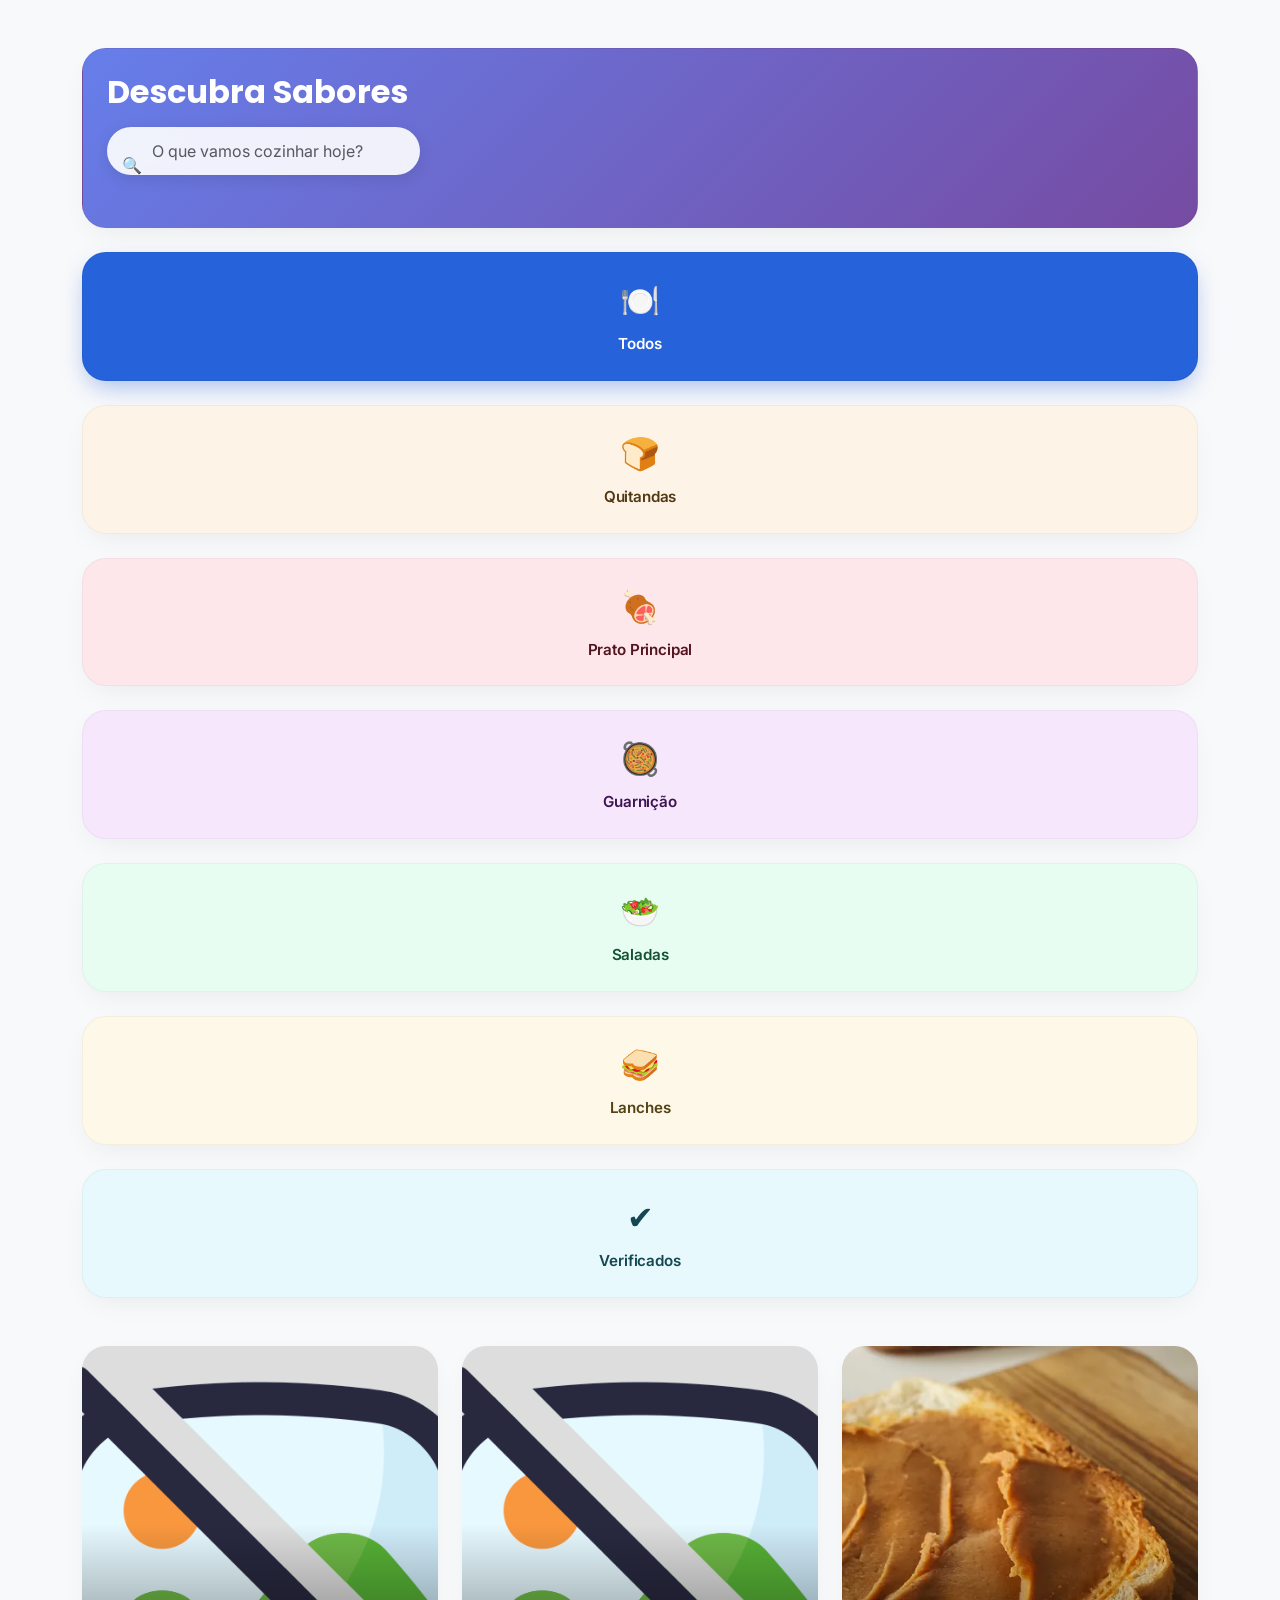
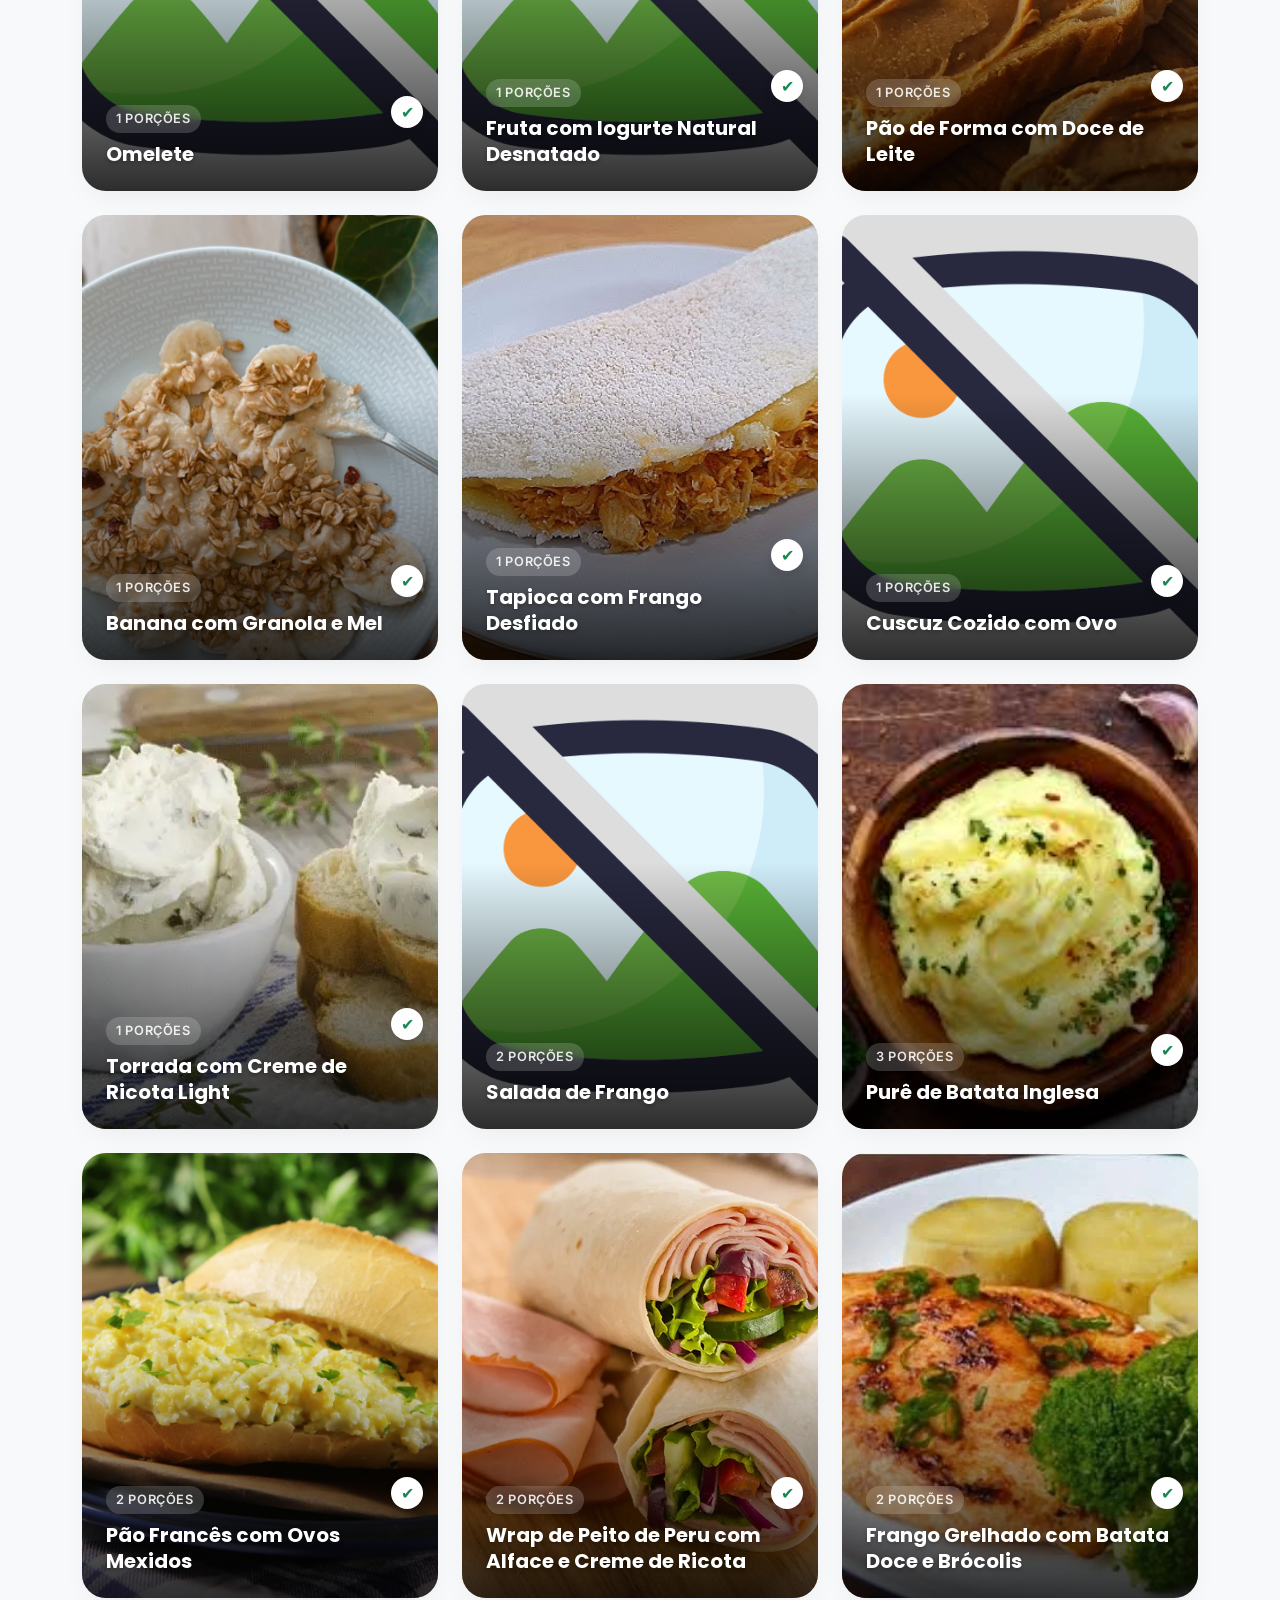
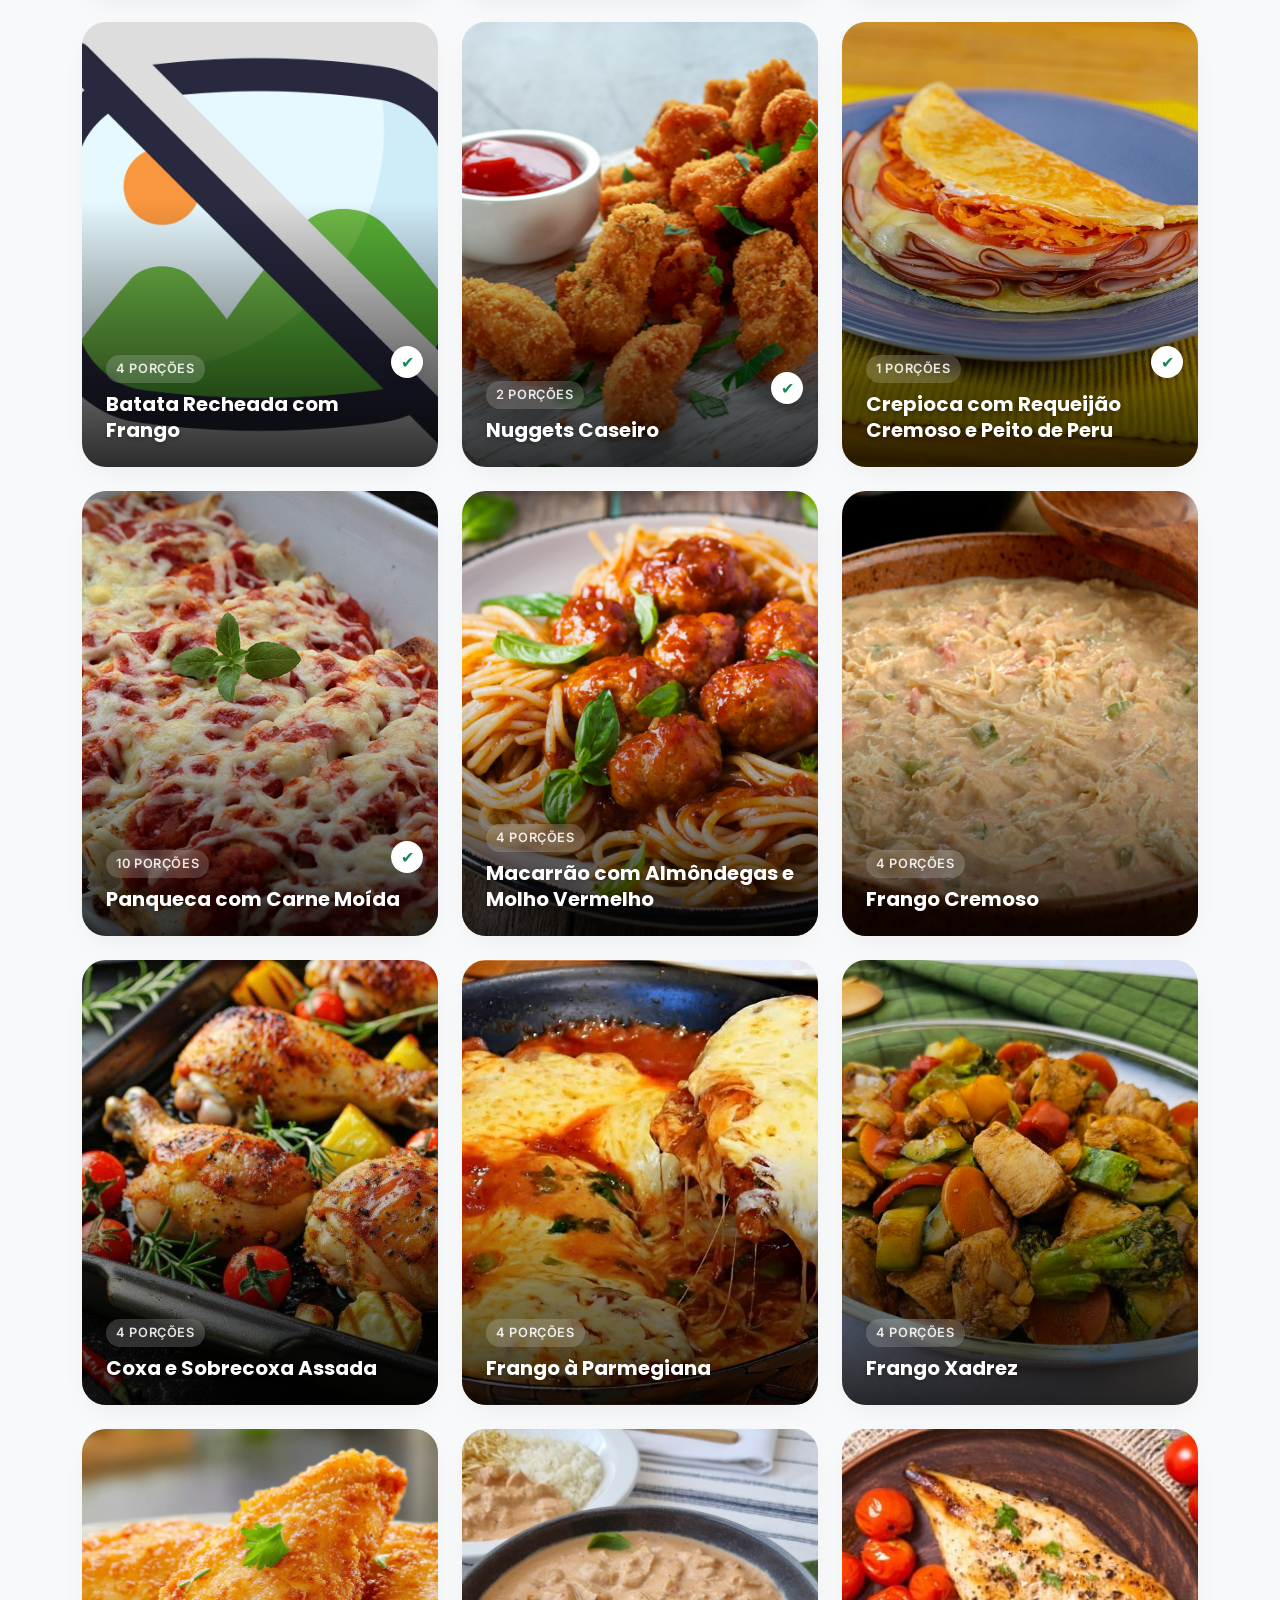
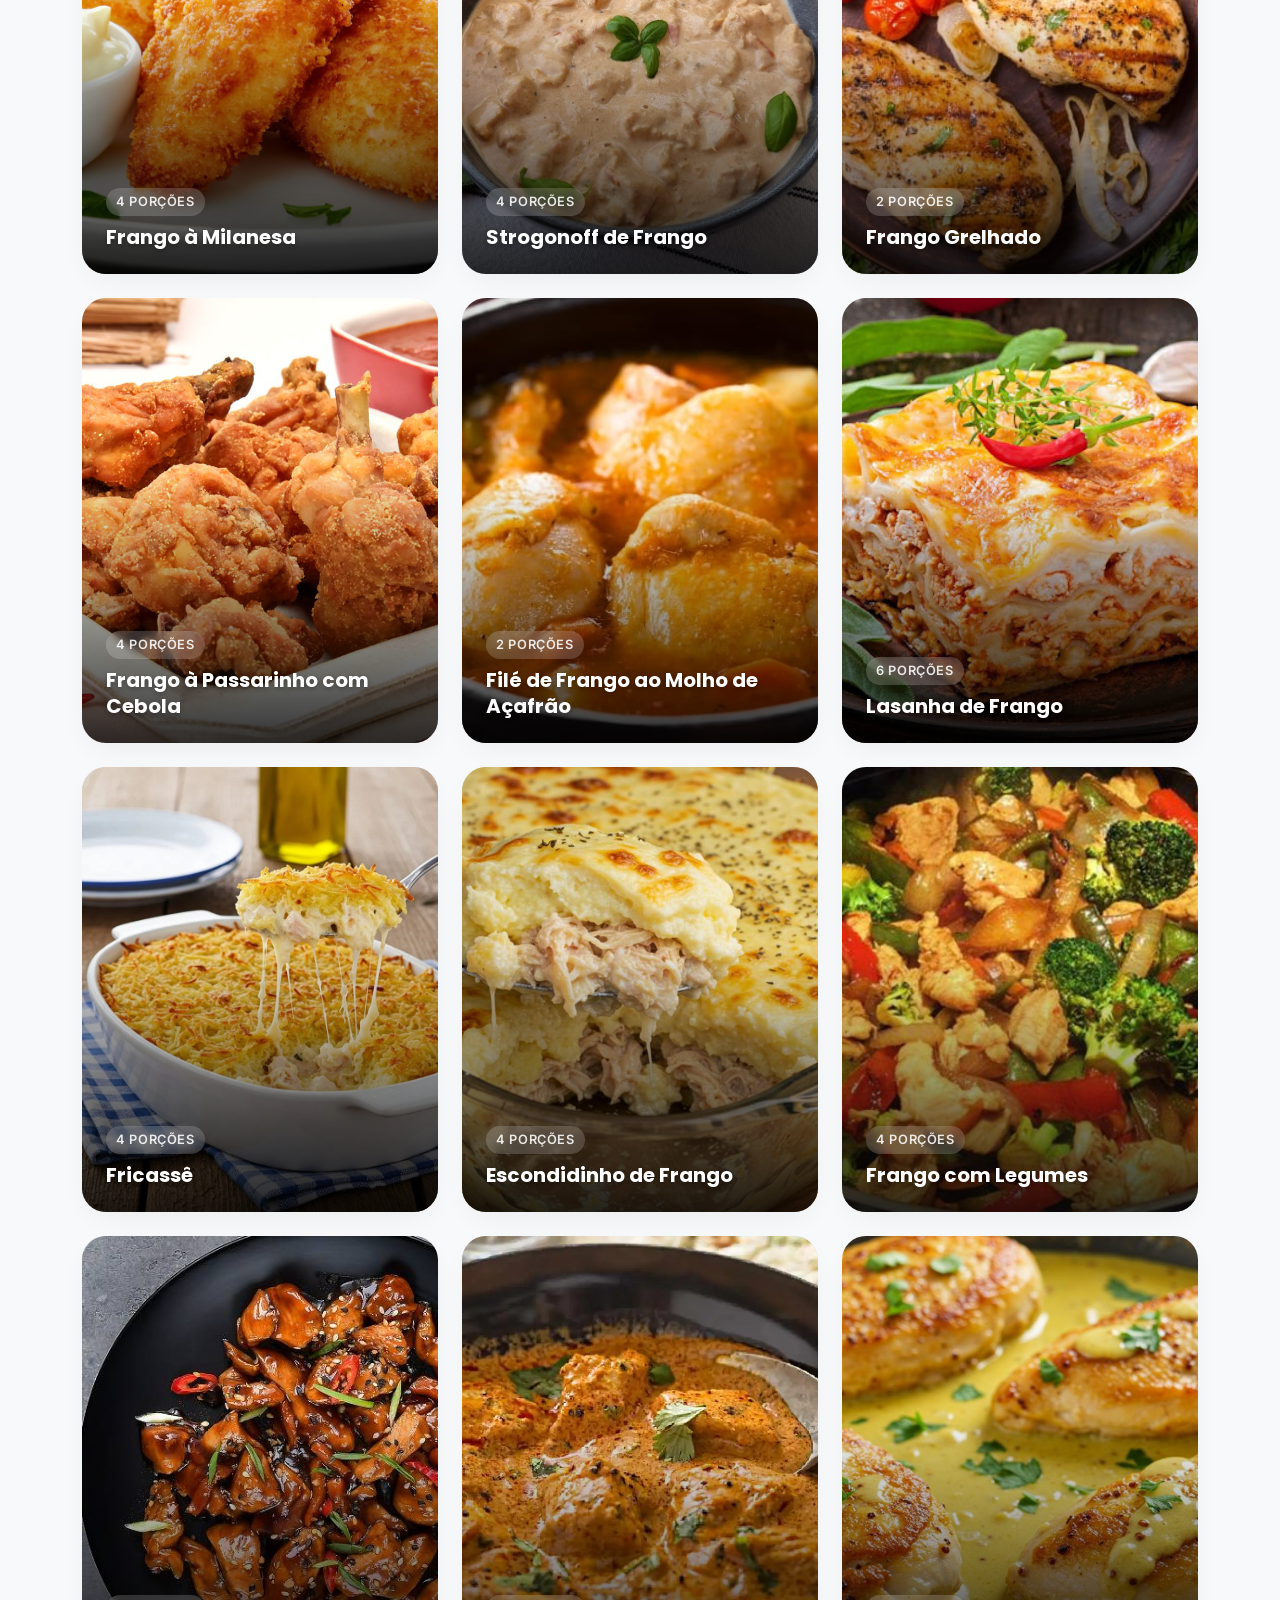
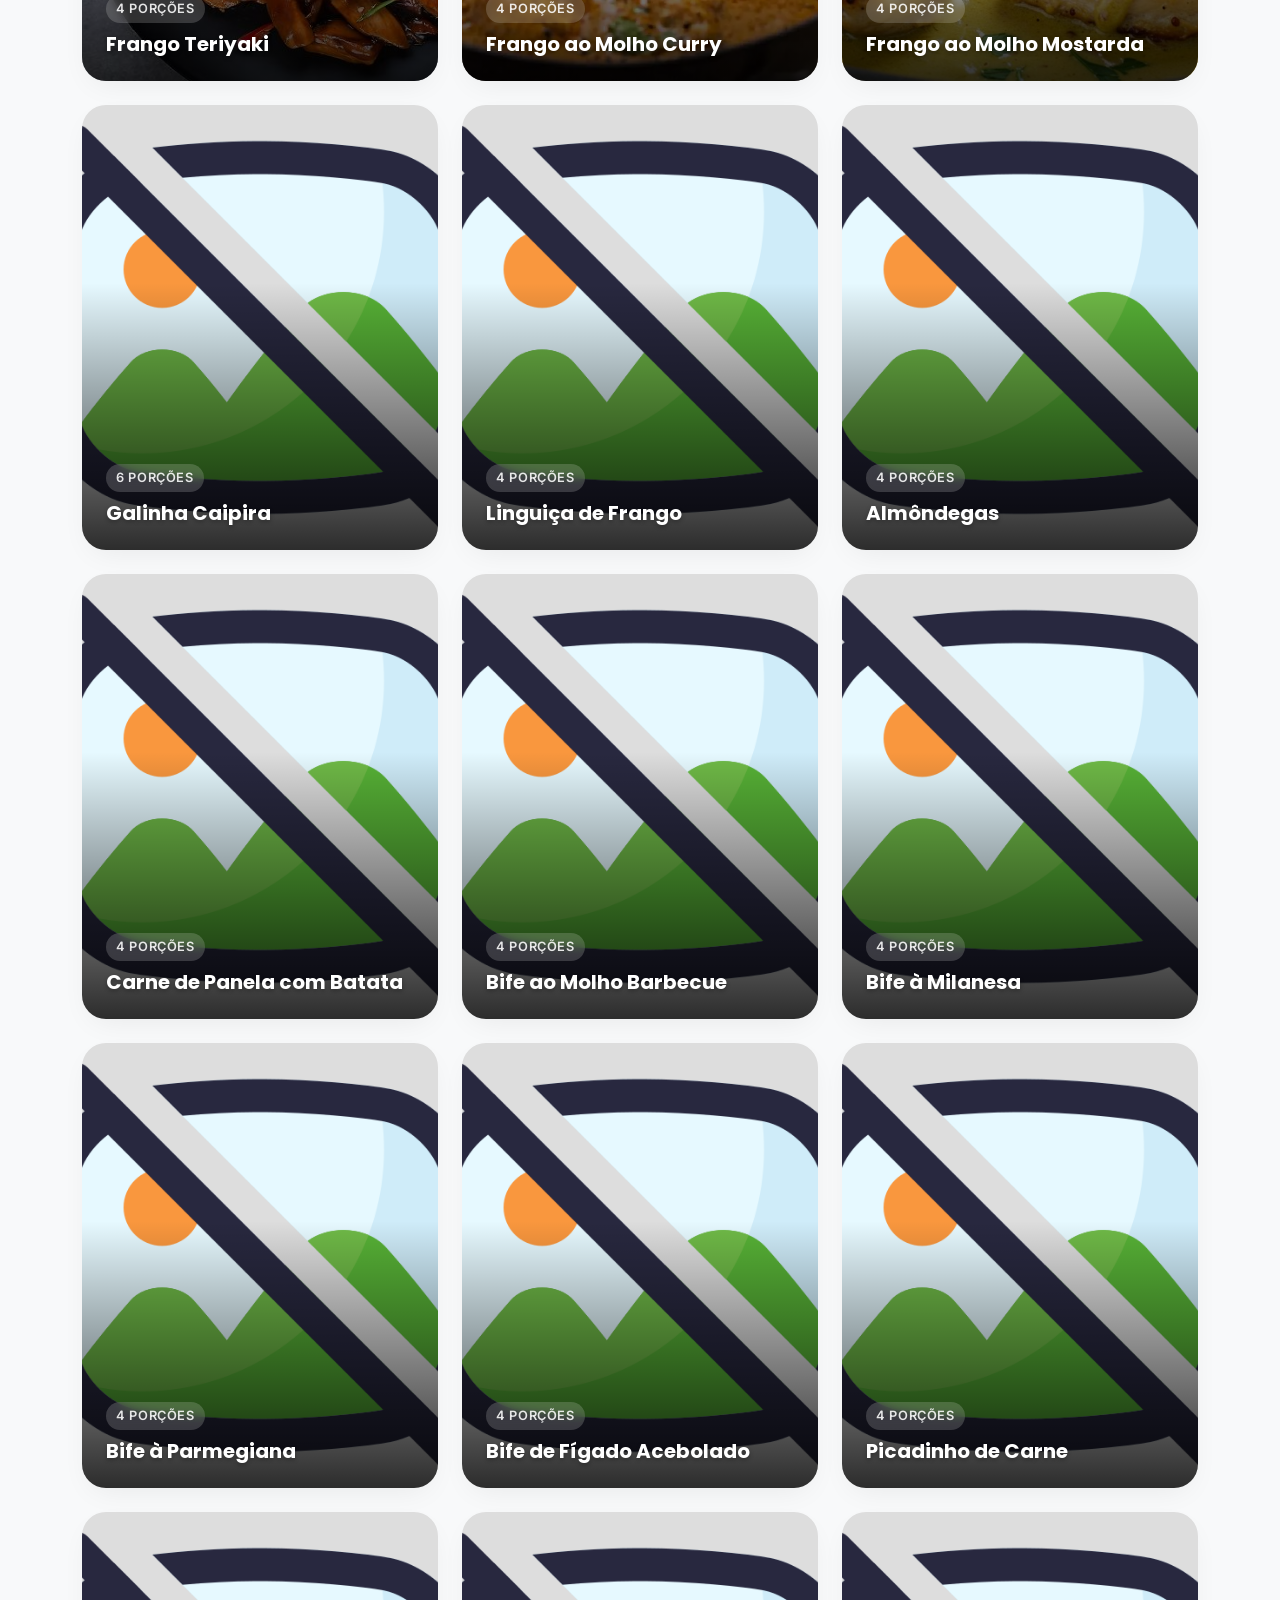
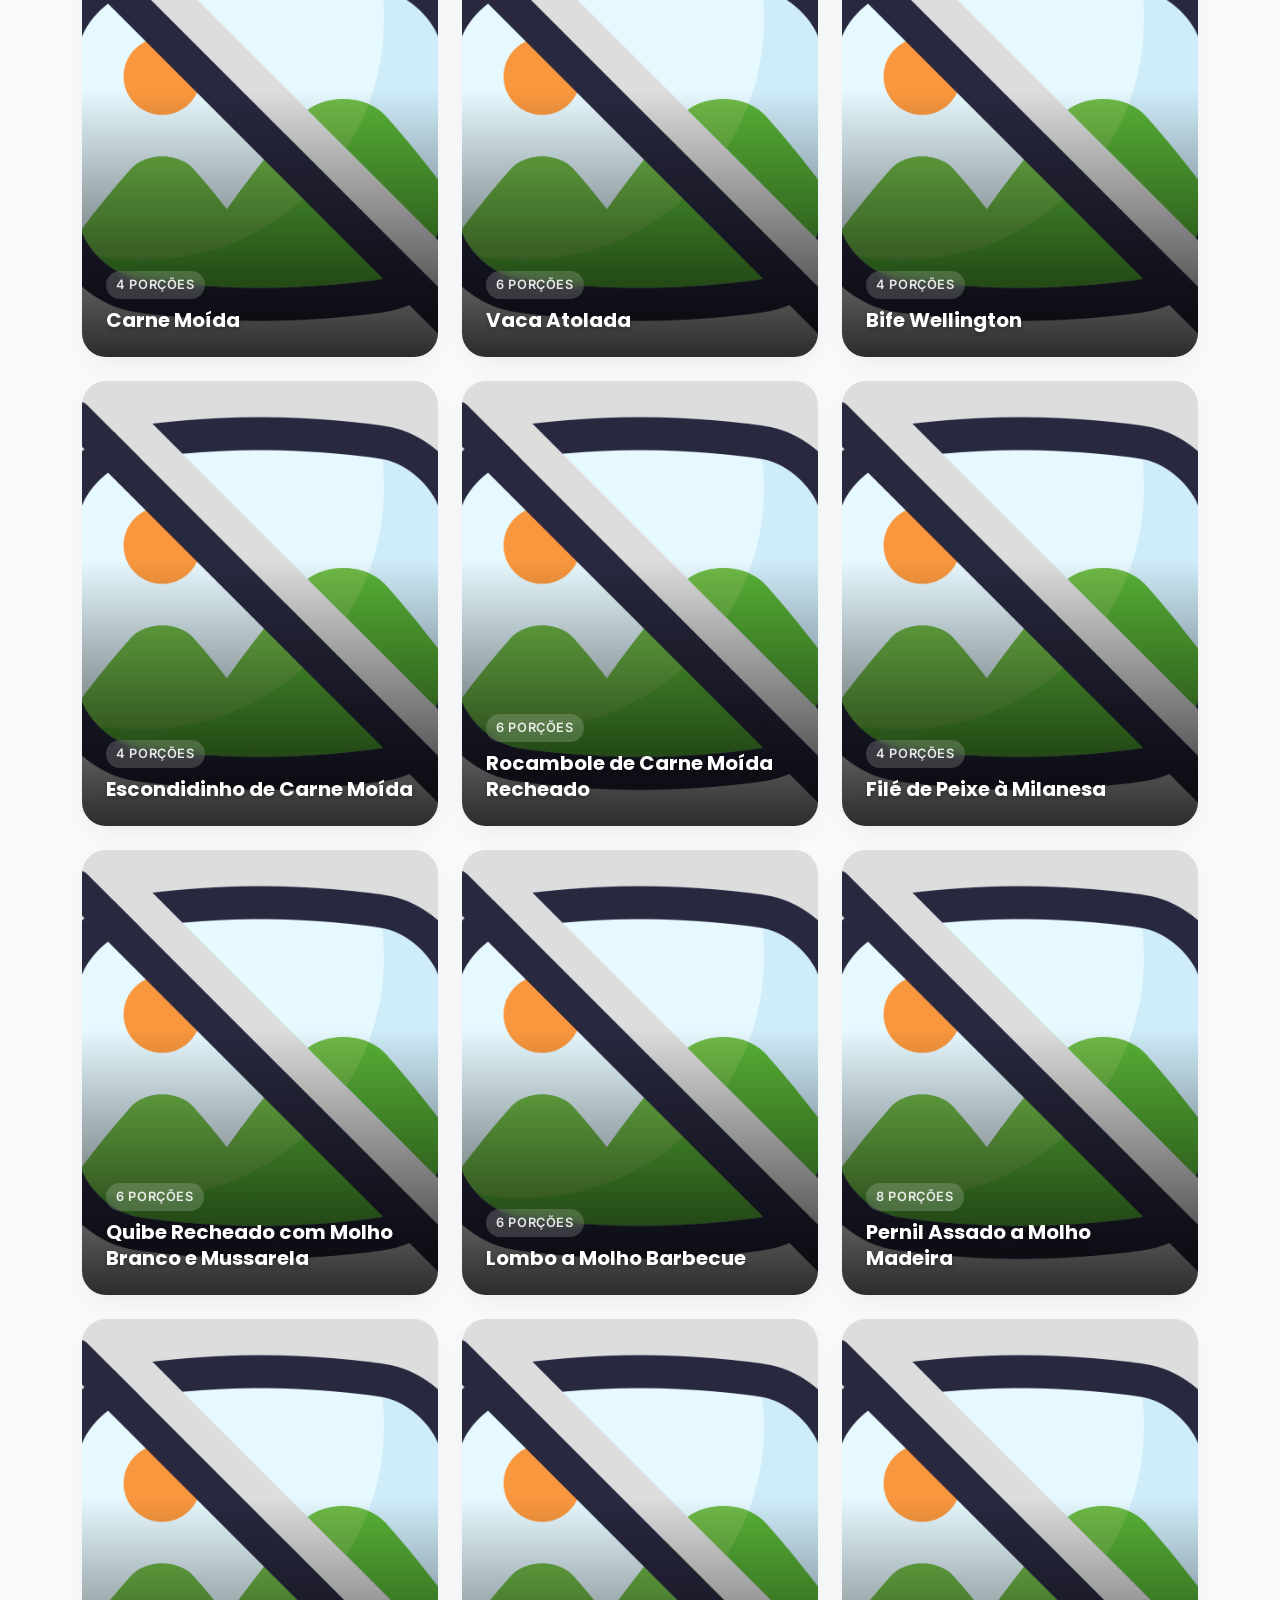
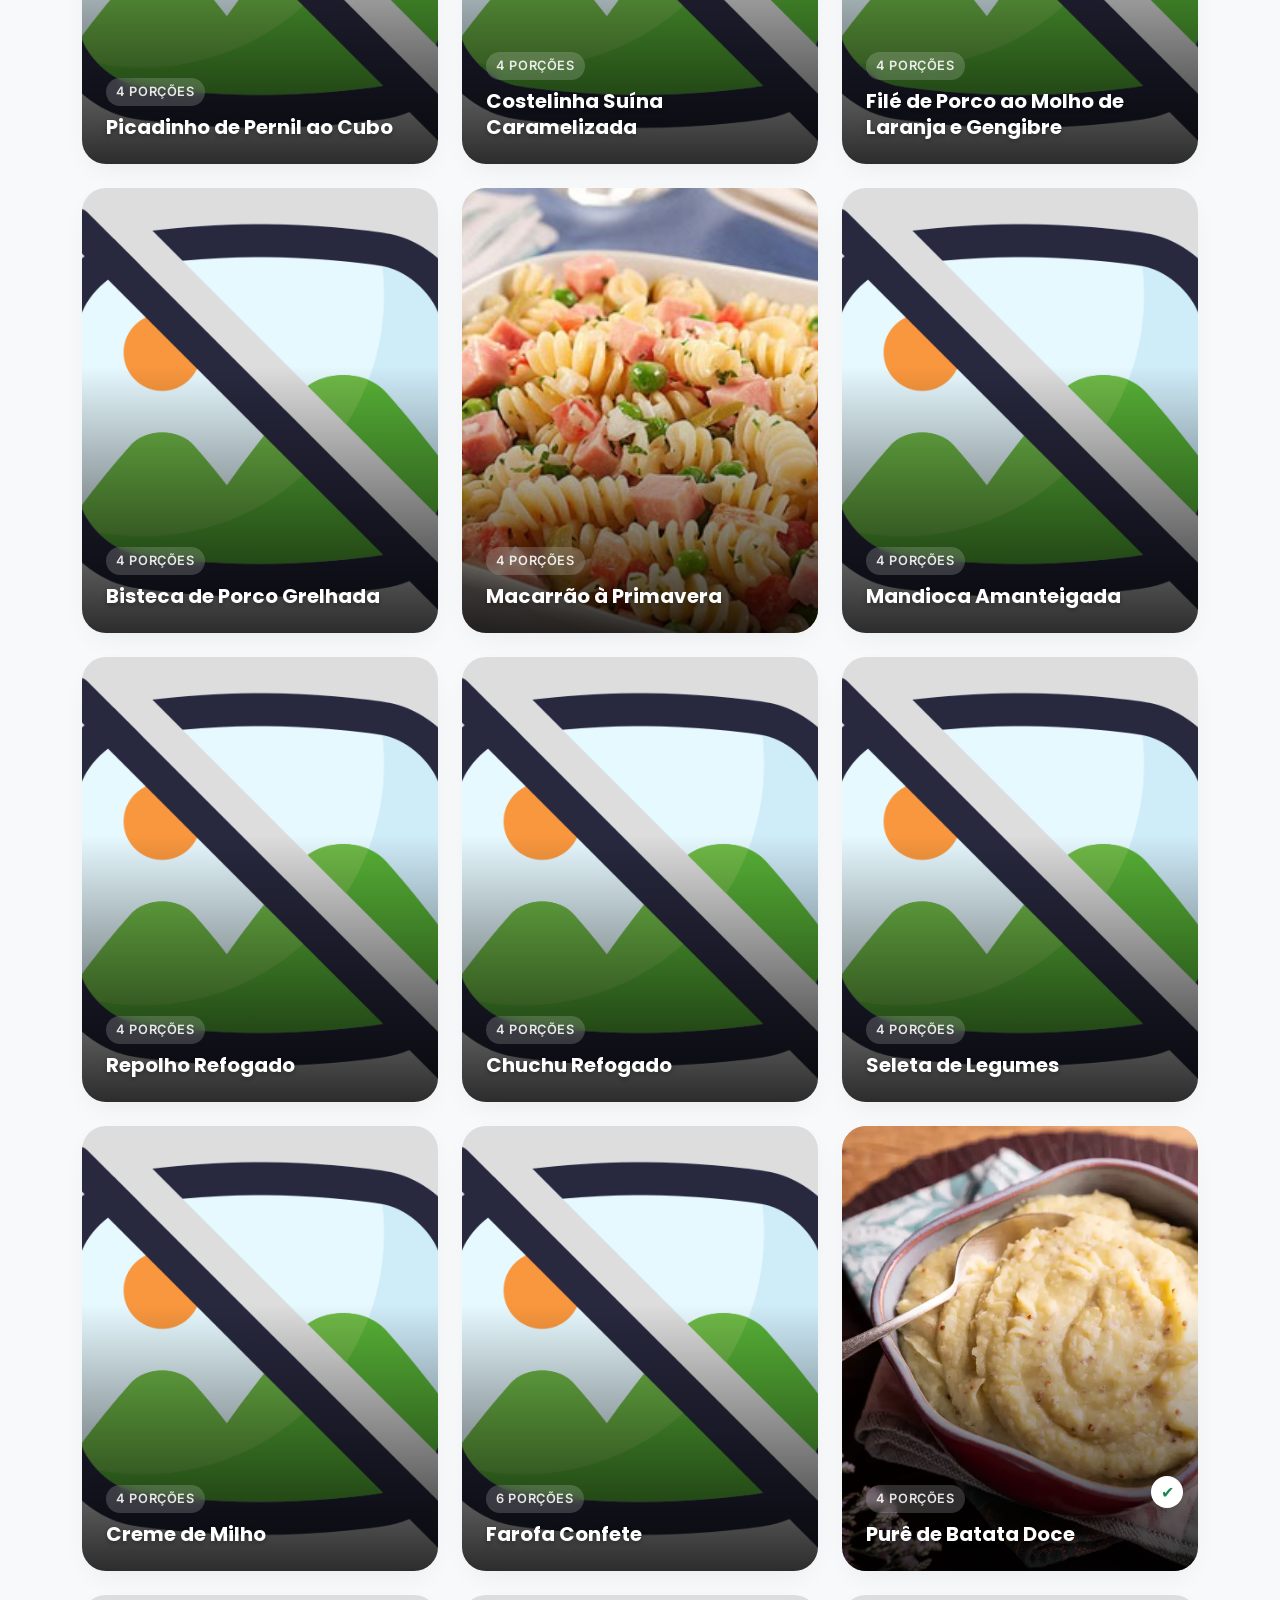
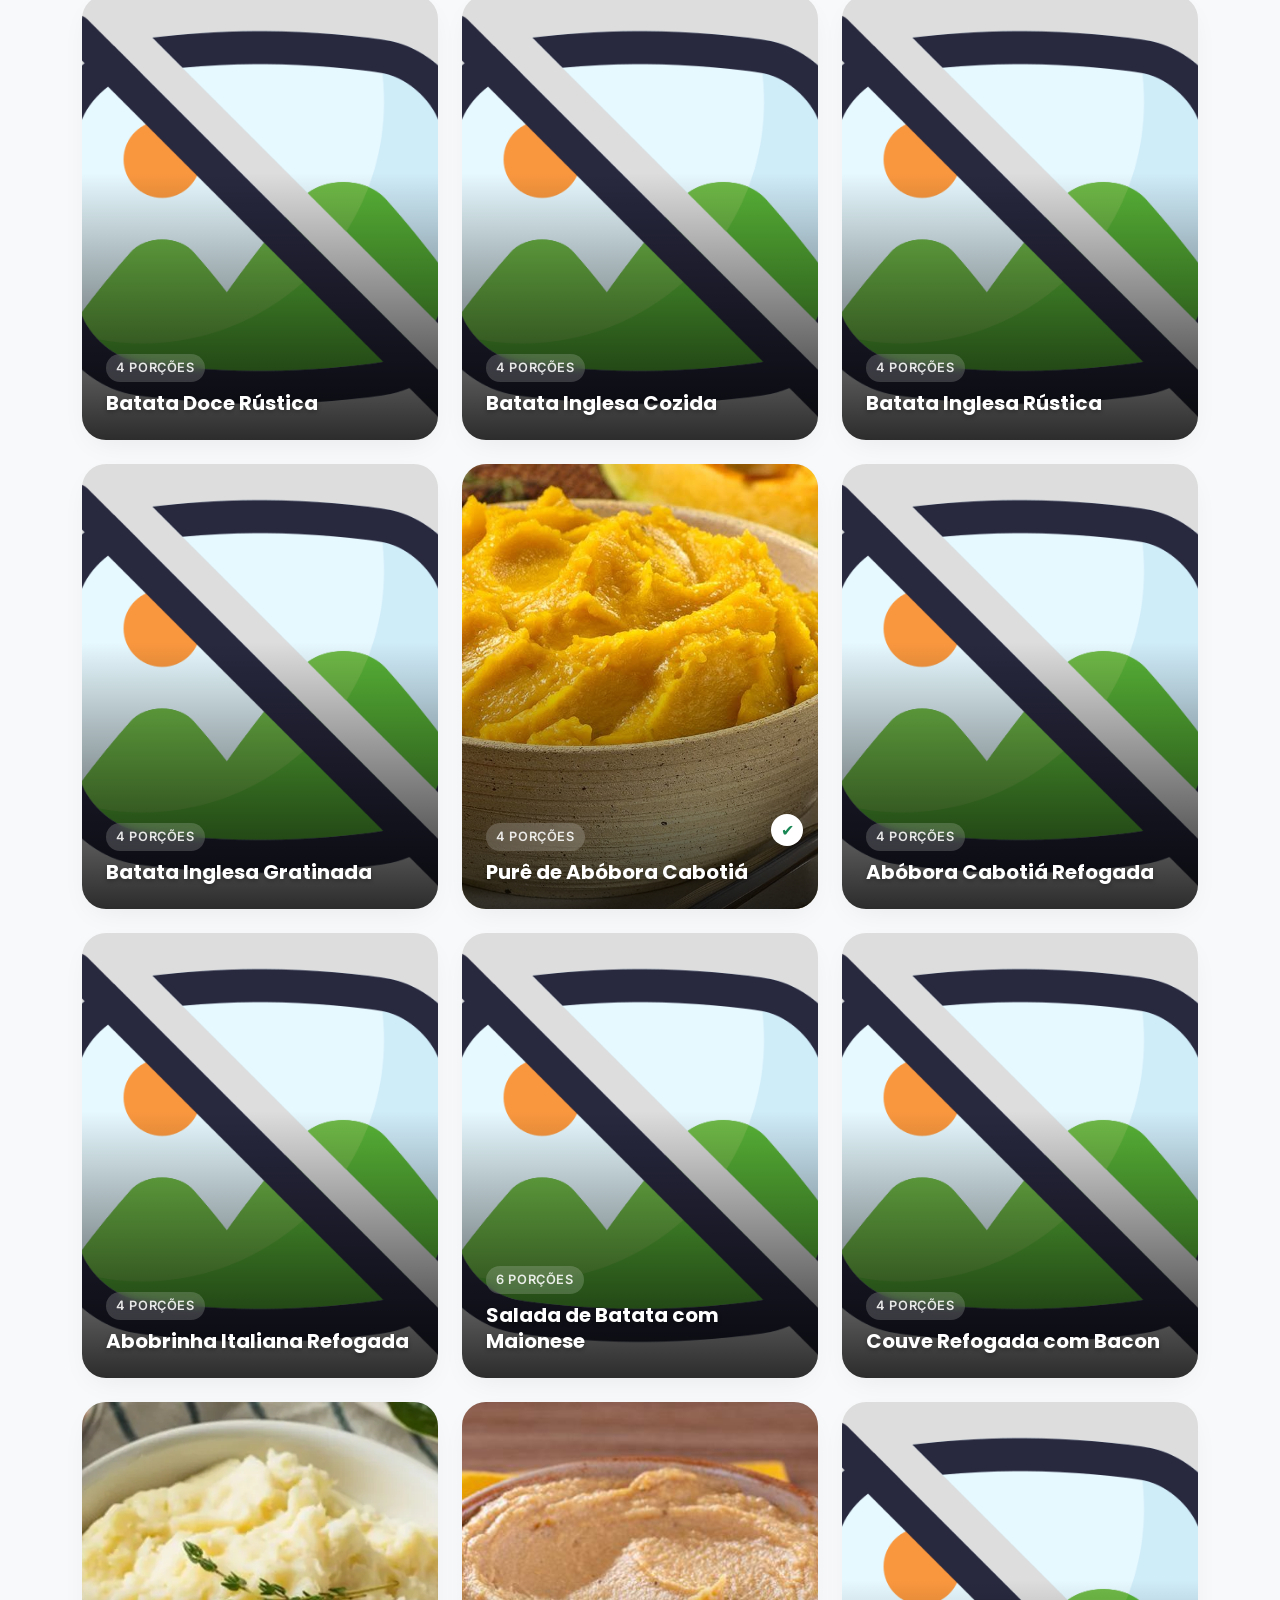
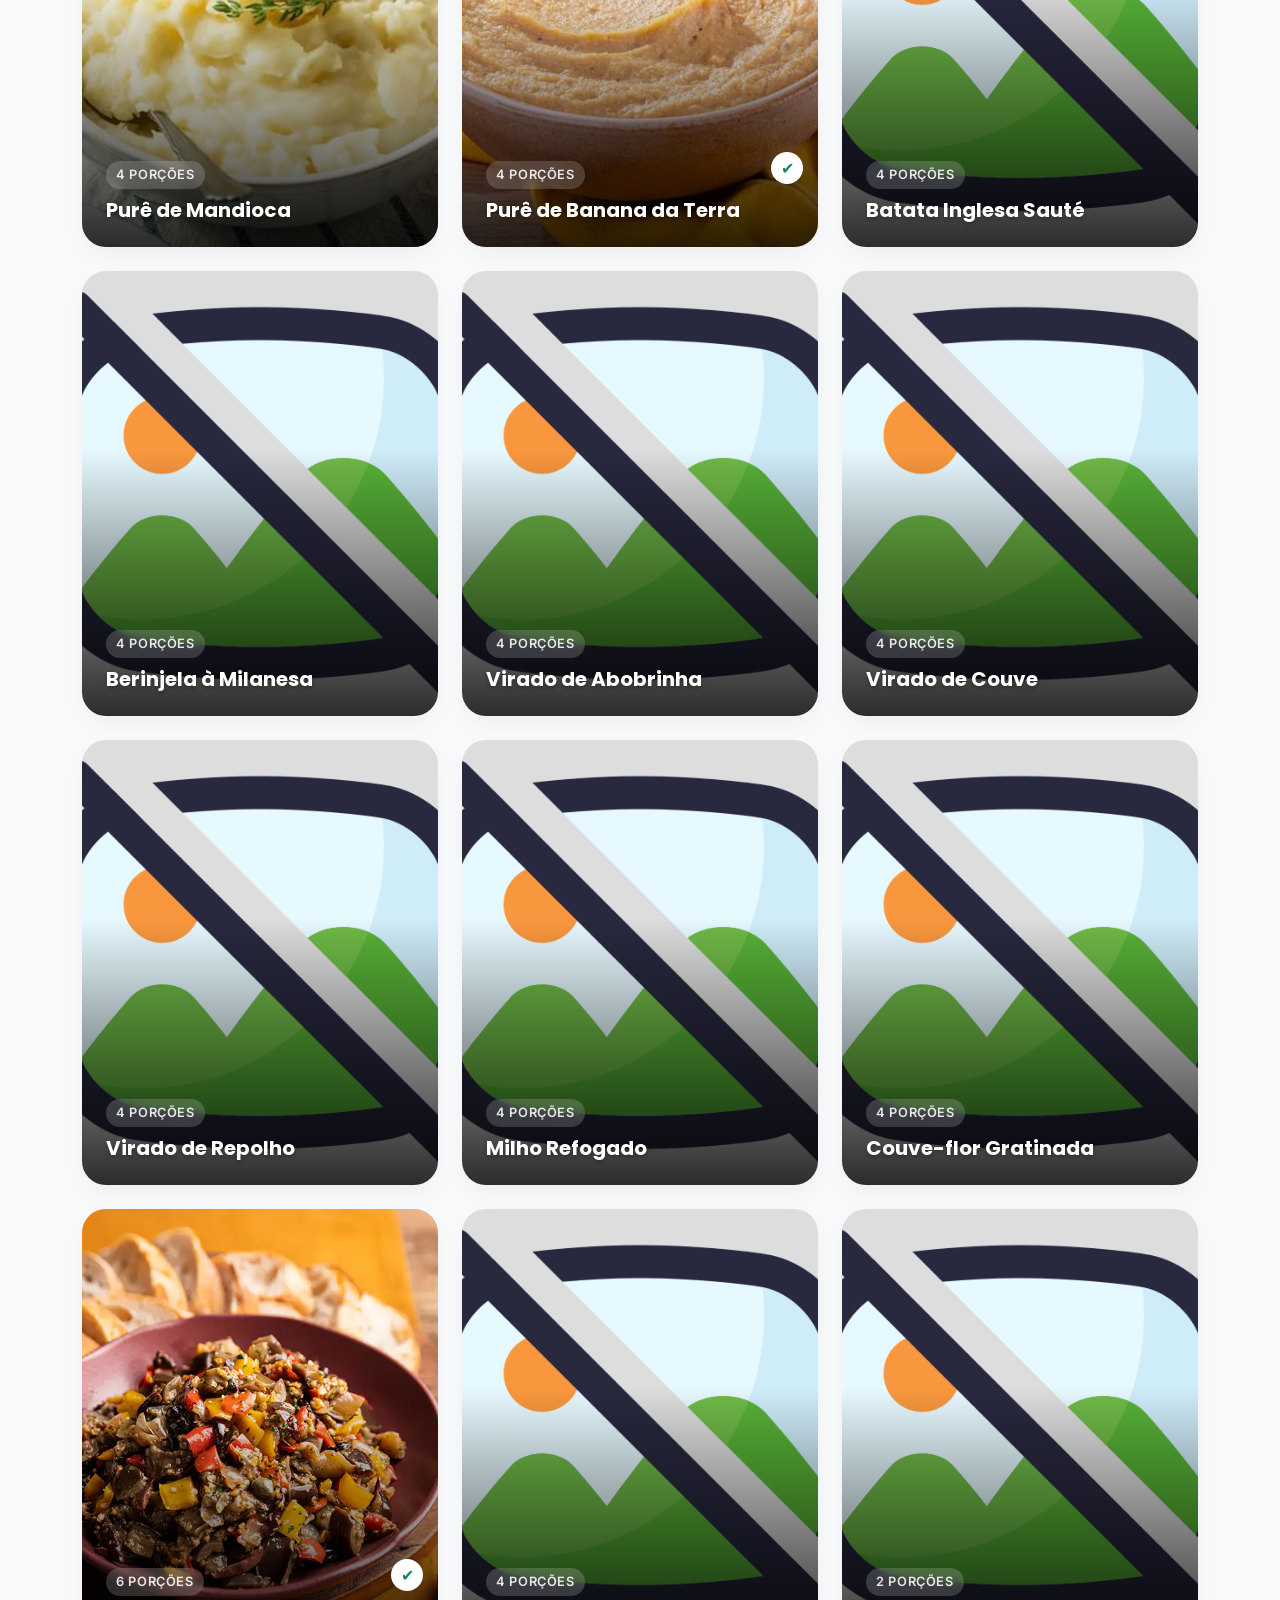
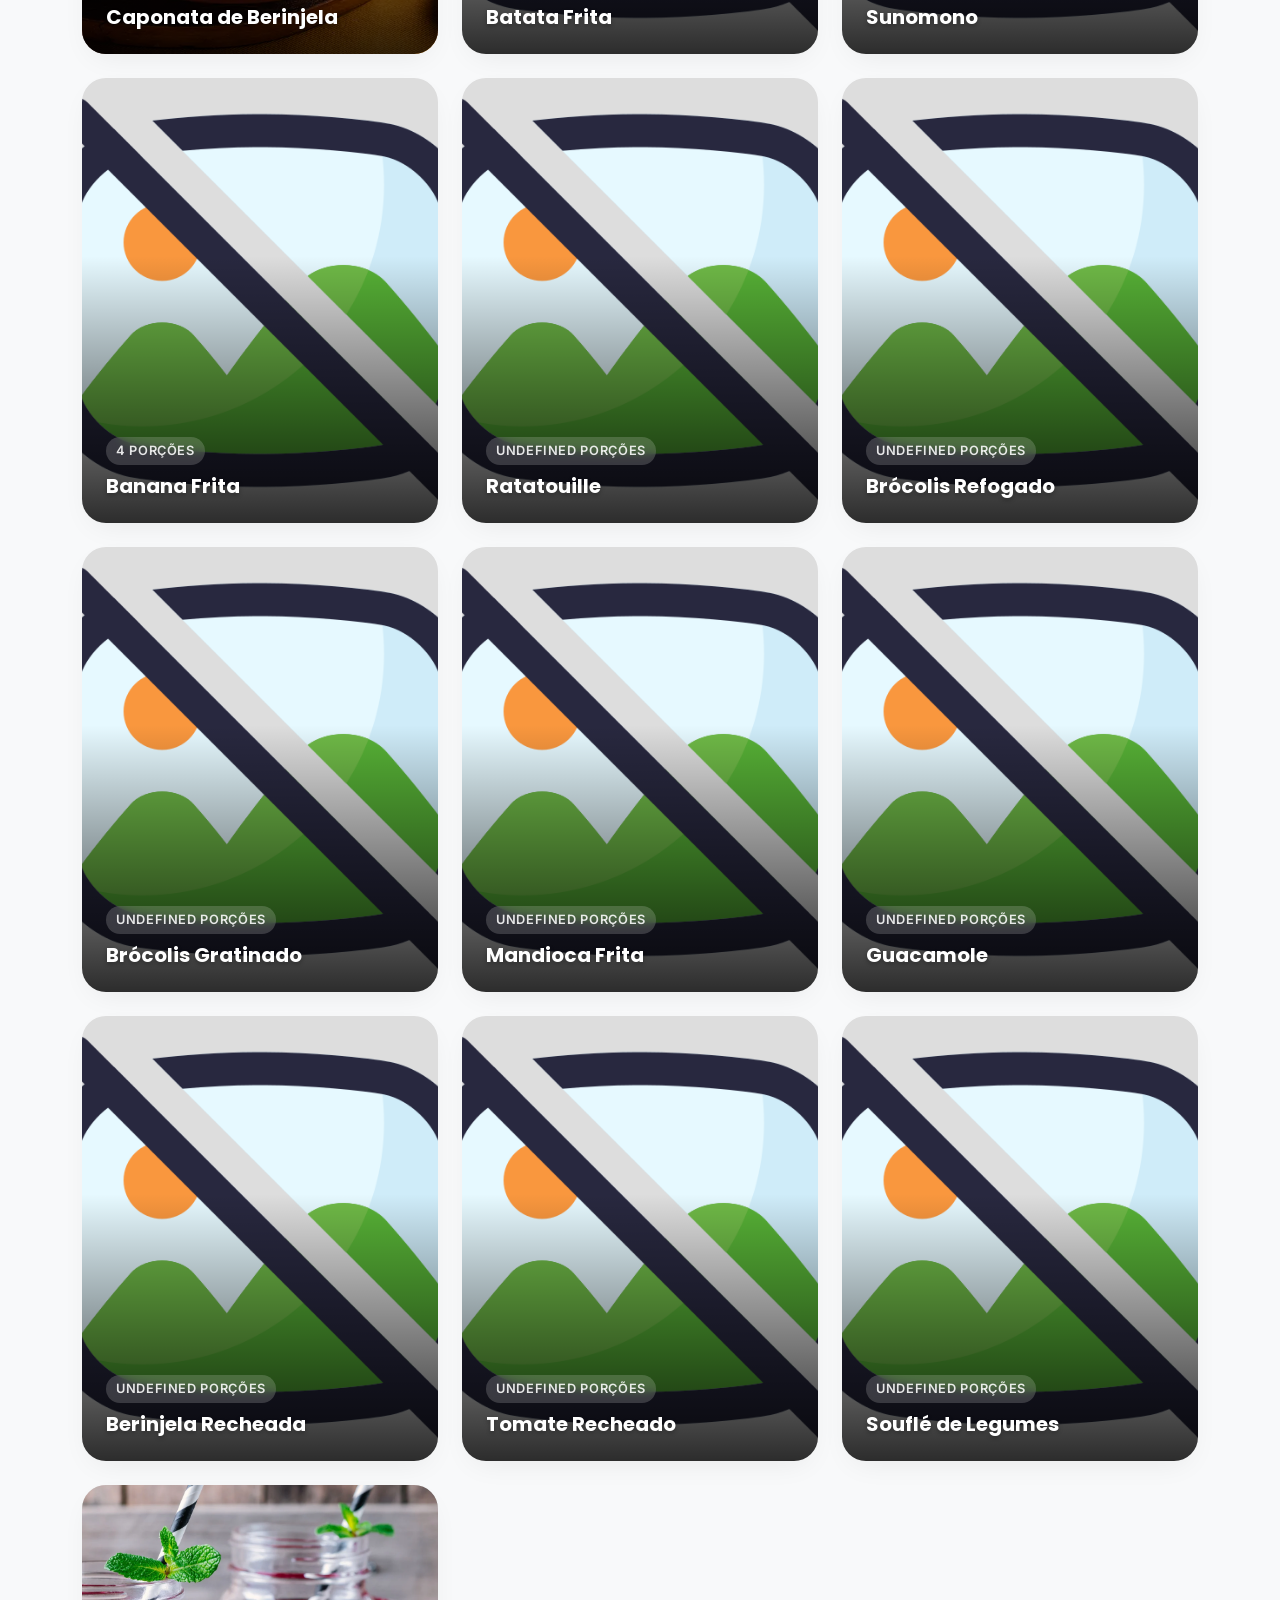
==== commit 7628588d: "Merge pull request #4 from rafaelladuarte/dev feat: update images receipt" ====
--- a/index.html
+++ b/index.html
@@ -5,7 +5,6 @@
     <meta charset="UTF-8">
     <meta name="viewport" content="width=device-width, initial-scale=1.0">
     <title>Receitas em Harmonia</title>
-    <link rel="icon" href="imagens/favicon.png" type="image/png">
     <link rel="preconnect" href="https://fonts.googleapis.com">
     <link rel="preconnect" href="https://fonts.gstatic.com" crossorigin>
     <link
@@ -21,70 +20,52 @@
         <!-- Discovery Hub (Bento Grid) -->
         <h1 class="visually-hidden">Hub de Receitas</h1>
         <div class="discovery-hub mb-5">
-            <!-- Row 1: Search Card (Full Width) -->
-            <div class="bento-card search-card">
+            <!-- Search Card (Large) -->
+            <div class="bento-card search-card p-4 d-flex flex-column justify-content-center">
                 <h2 class="mb-3 fw-bold text-white">Descubra Sabores</h2>
-                <div class="search-container w-100">
-                    <div class="search-wrapper">
-                        <input type="text" id="search" class="form-control search-input"
-                            placeholder="O que vamos cozinhar hoje?" onkeyup="handleSearch()">
-                        <span class="search-icon">🔍</span>
-                    </div>
-                    <button class="btn-generate" onclick="window.location.href='gerador.html'">
-                        <span class="btn-icon">🎲</span>
-                        <span class="btn-text">Gerar Cardápio</span>
-                    </button>
+                <div class="search-wrapper">
+                    <input type="text" id="search" class="form-control search-input"
+                        placeholder="O que vamos cozinhar hoje?" onkeyup="handleSearch()">
+                    <span class="search-icon">🔍</span>
                 </div>
             </div>
 
-            <!-- Row 2: Primary Filters -->
-            <div class="filters-primary">
-                <!-- Prato Principal -->
-                <div class="bento-card category-card" onclick="selectCategory('Prato Principal', this)"
-                    style="--hue: 350;">
-                    <span class="cat-icon">🍖</span>
-                    <span class="cat-name">Prato Principal</span>
-                </div>
-
-                <!-- Guarnição -->
-                <div class="bento-card category-card" onclick="selectCategory('Guarnição', this)" style="--hue: 280;">
-                    <span class="cat-icon">🥘</span>
-                    <span class="cat-name">Guarnição</span>
-                </div>
-
-                <!-- Saladas -->
-                <div class="bento-card category-card" onclick="selectCategory('Salada', this)" style="--hue: 150;">
-                    <span class="cat-icon">🥗</span>
-                    <span class="cat-name">Salada</span>
-                </div>
-
-                <!-- Lanches -->
-                <div class="bento-card category-card" onclick="selectCategory('Lanches', this)" style="--hue: 45;">
-                    <span class="cat-icon">🥪</span>
-                    <span class="cat-name">Lanches</span>
-                </div>
-
-                <!-- Quitandas -->
-                <div class="bento-card category-card" onclick="selectCategory('Quitandas', this)" style="--hue: 35;">
-                    <span class="cat-icon">🍞</span>
-                    <span class="cat-name">Quitandas</span>
-                </div>
-            </div>
-
-            <!-- Row 3: Secondary Filters -->
-            <div class="filters-secondary">
-                <!-- Todos -->
-                <div class="bento-card category-card active" onclick="selectCategory('all', this)" style="--hue: 220;">
-                    <span class="cat-icon">🍽️</span>
-                    <span class="cat-name">Todos</span>
-                </div>
-
-                <!-- Verified Toggle -->
-                <div class="bento-card category-card" id="verified-card" onclick="toggleVerified(this)"
-                    style="--hue: 190;">
-                    <span class="cat-icon">✔</span>
-                    <span class="cat-name">Verificados</span>
-                </div>
+            <!-- Categories -->
+            <!-- Using custom data-attribute for hue to colorize dynamically in CSS or inline -->
+            <div class="bento-card category-card active" onclick="selectCategory('all', this)" style="--hue: 220;">
+                <span class="cat-icon">🍽️</span>
+                <span class="cat-name">Todos</span>
+            </div>
+
+            <div class="bento-card category-card" onclick="selectCategory('Quitandas', this)" style="--hue: 35;">
+                <span class="cat-icon">🍞</span>
+                <span class="cat-name">Quitandas</span>
+            </div>
+
+            <div class="bento-card category-card" onclick="selectCategory('Prato Principal', this)" style="--hue: 350;">
+                <span class="cat-icon">🍖</span>
+                <span class="cat-name">Prato Principal</span>
+            </div>
+
+            <div class="bento-card category-card" onclick="selectCategory('Guarnição', this)" style="--hue: 280;">
+                <span class="cat-icon">🥘</span>
+                <span class="cat-name">Guarnição</span>
+            </div>
+
+            <div class="bento-card category-card" onclick="selectCategory('Saladas', this)" style="--hue: 150;">
+                <span class="cat-icon">🥗</span>
+                <span class="cat-name">Saladas</span>
+            </div>
+
+            <div class="bento-card category-card" onclick="selectCategory('Lanches', this)" style="--hue: 45;">
+                <span class="cat-icon">🥪</span>
+                <span class="cat-name">Lanches</span>
+            </div>
+
+            <!-- Verified Toggle -->
+            <div class="bento-card category-card" id="verified-card" onclick="toggleVerified(this)" style="--hue: 190;">
+                <span class="cat-icon">✔</span>
+                <span class="cat-name">Verificados</span>
             </div>
         </div>
 
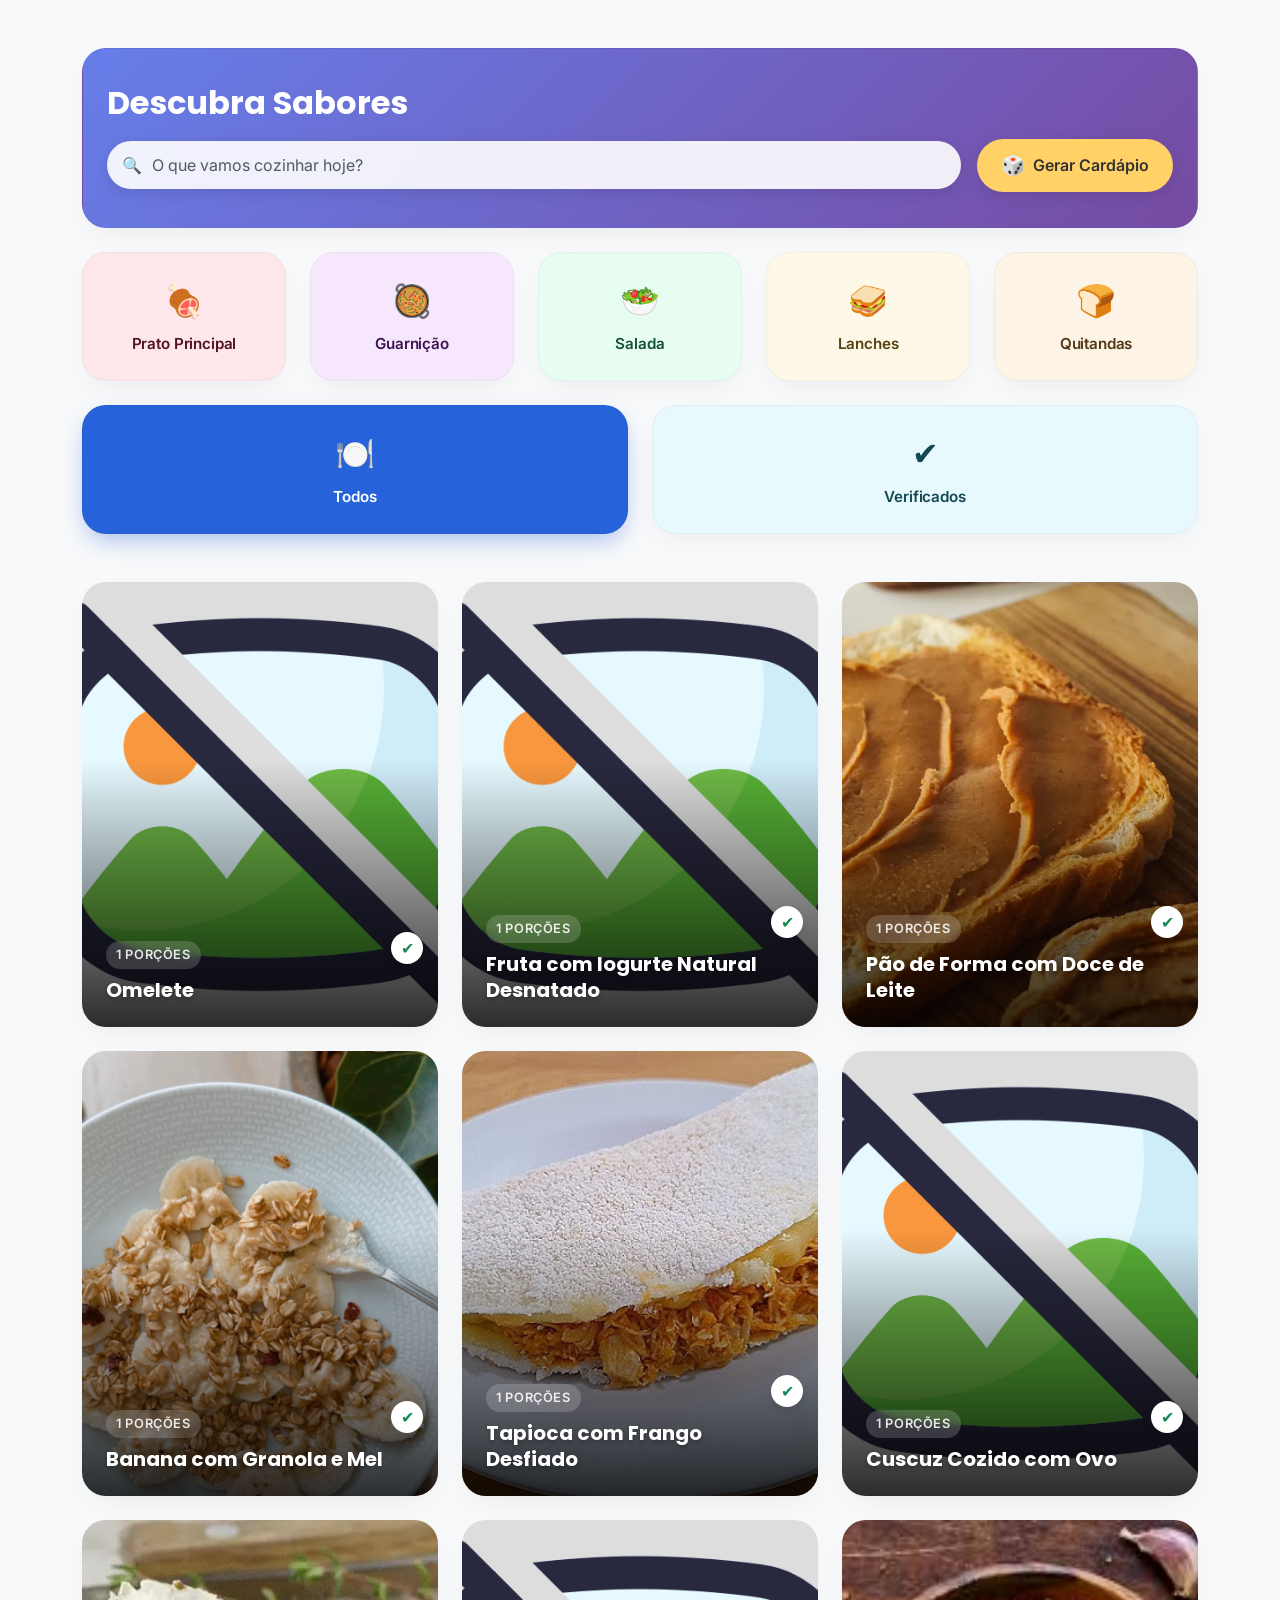
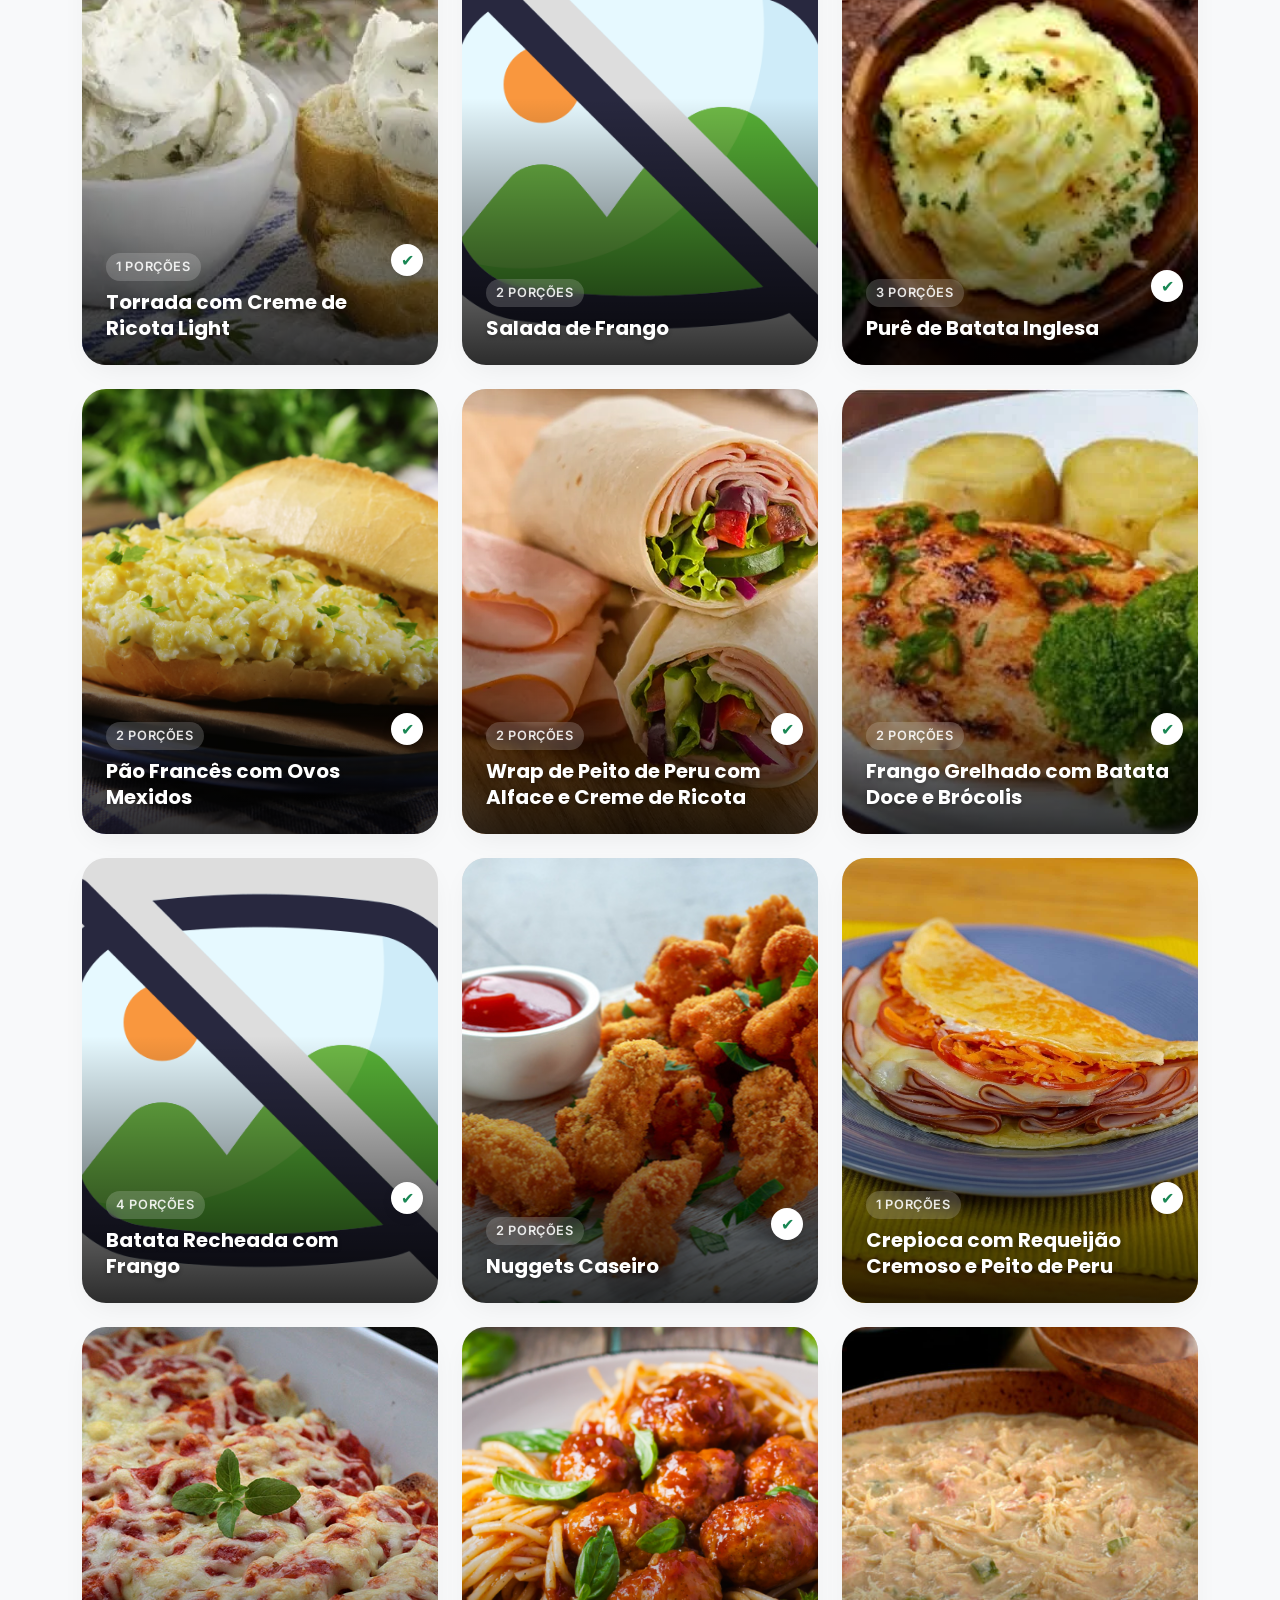
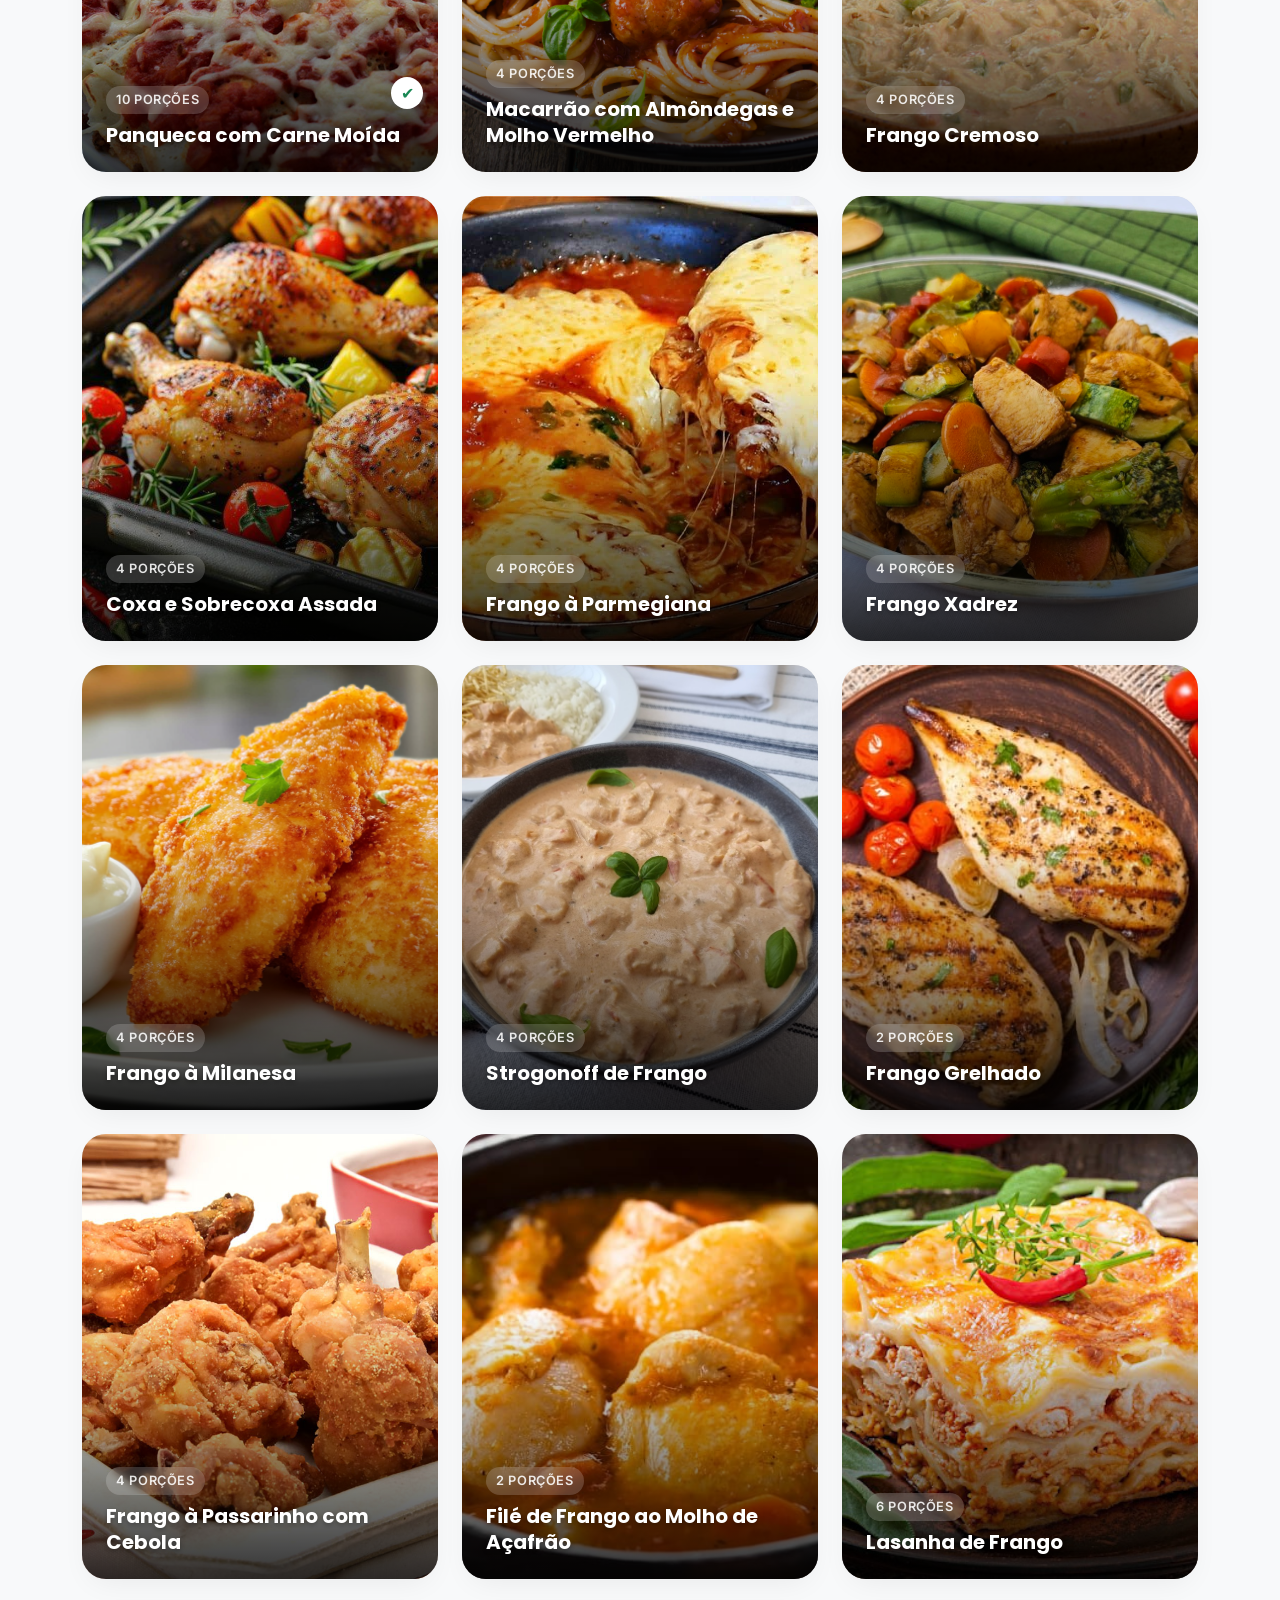
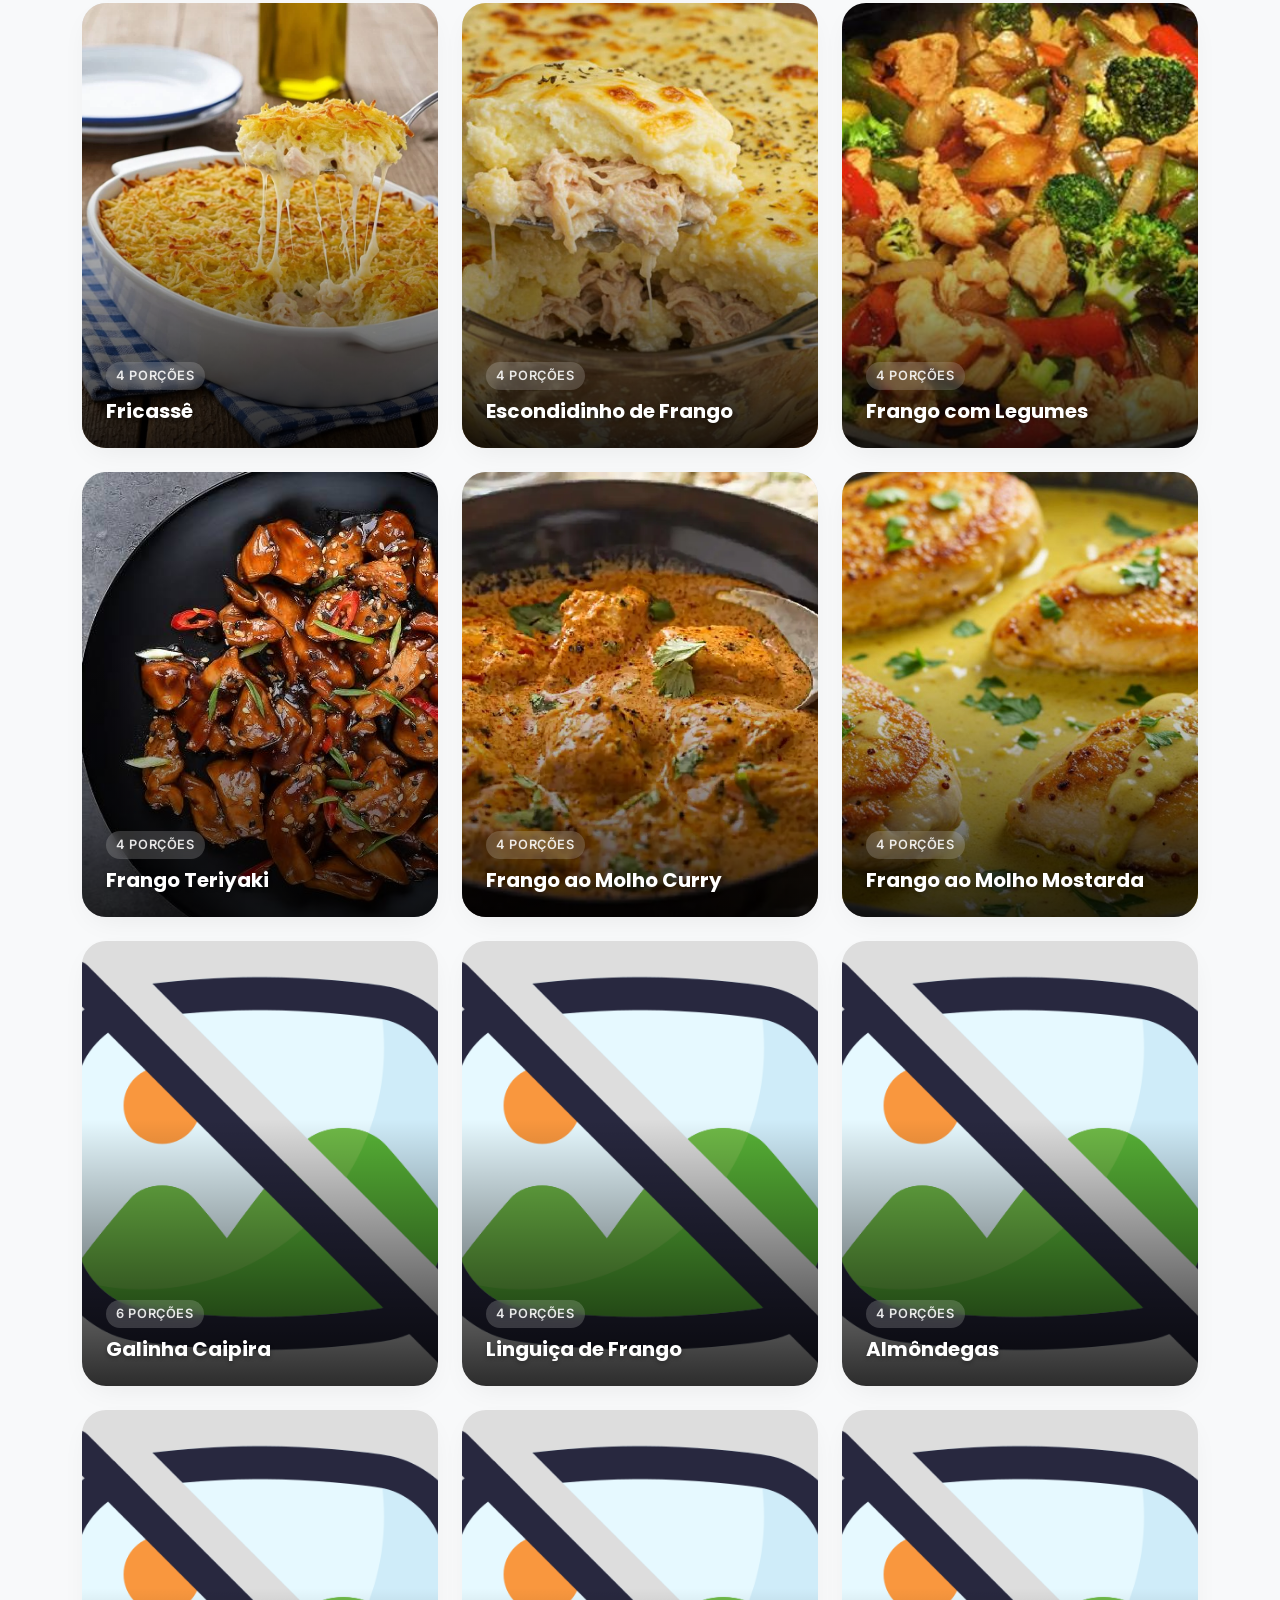
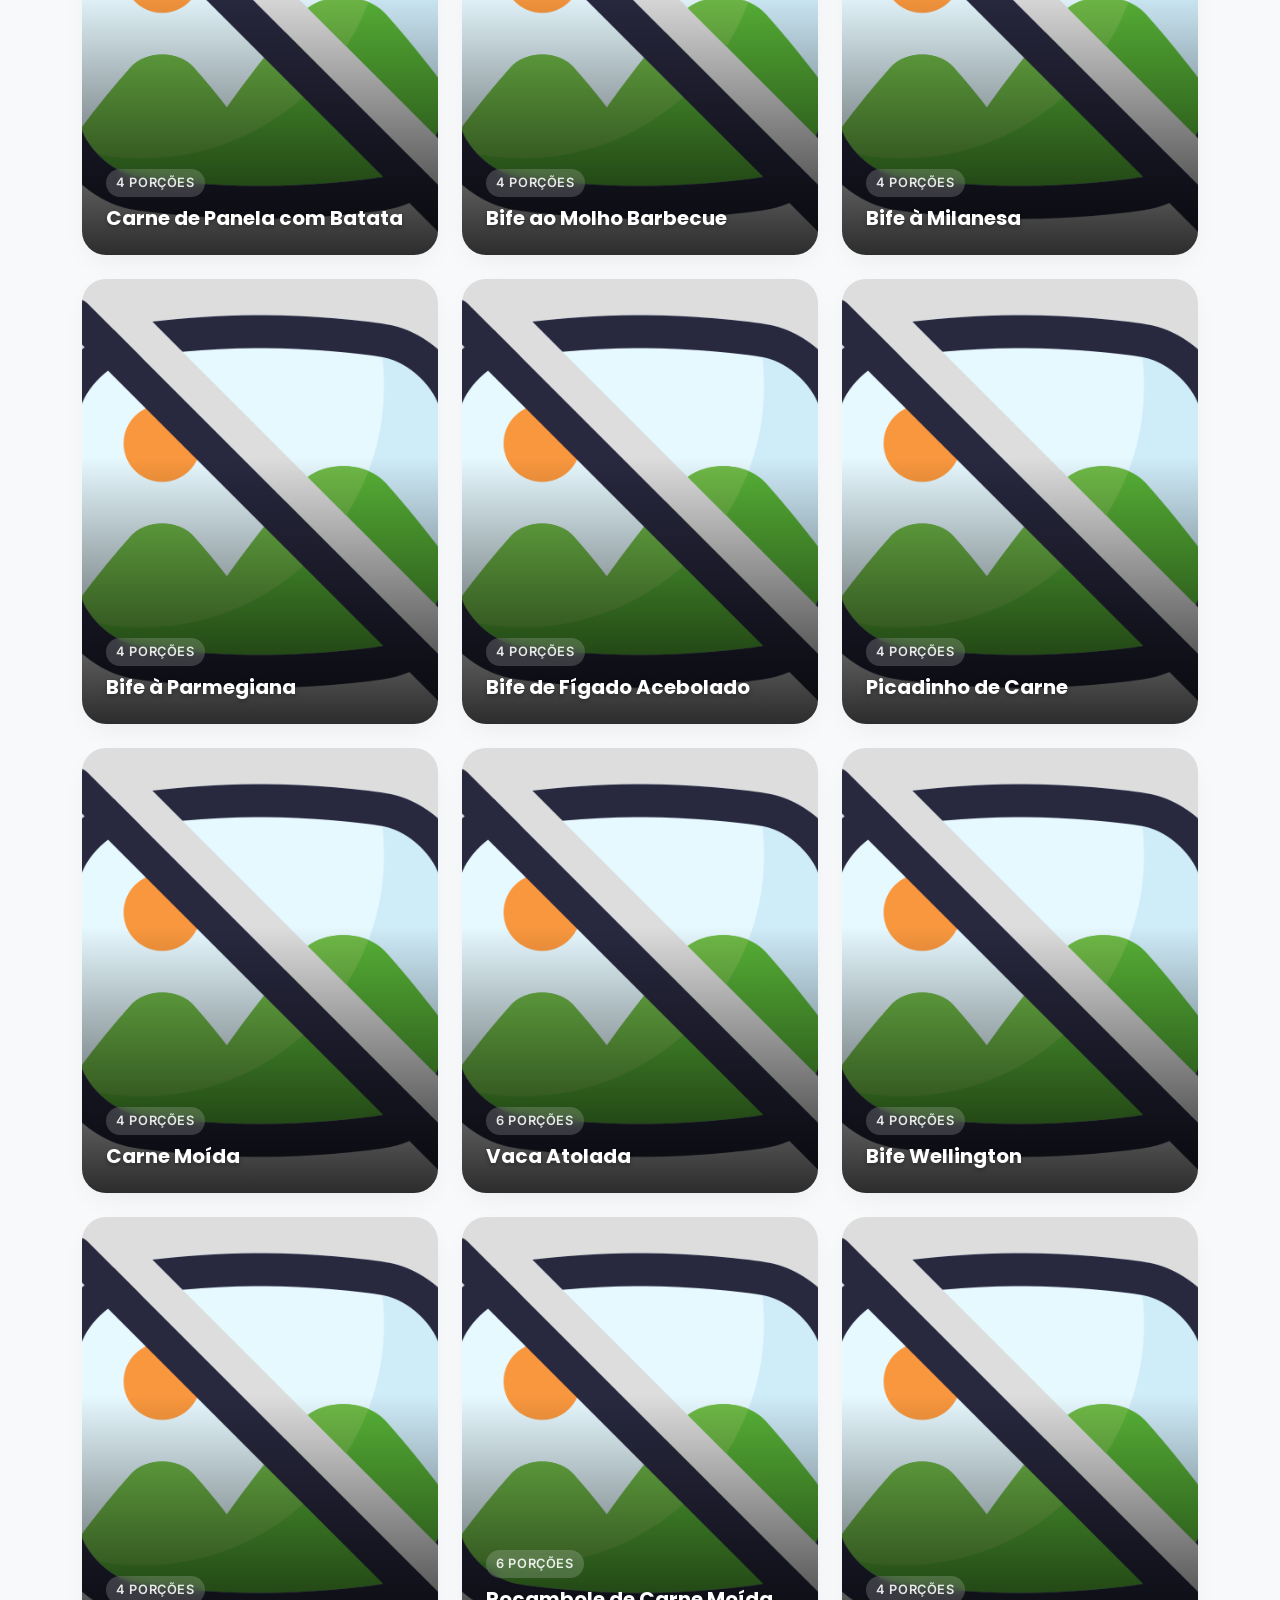
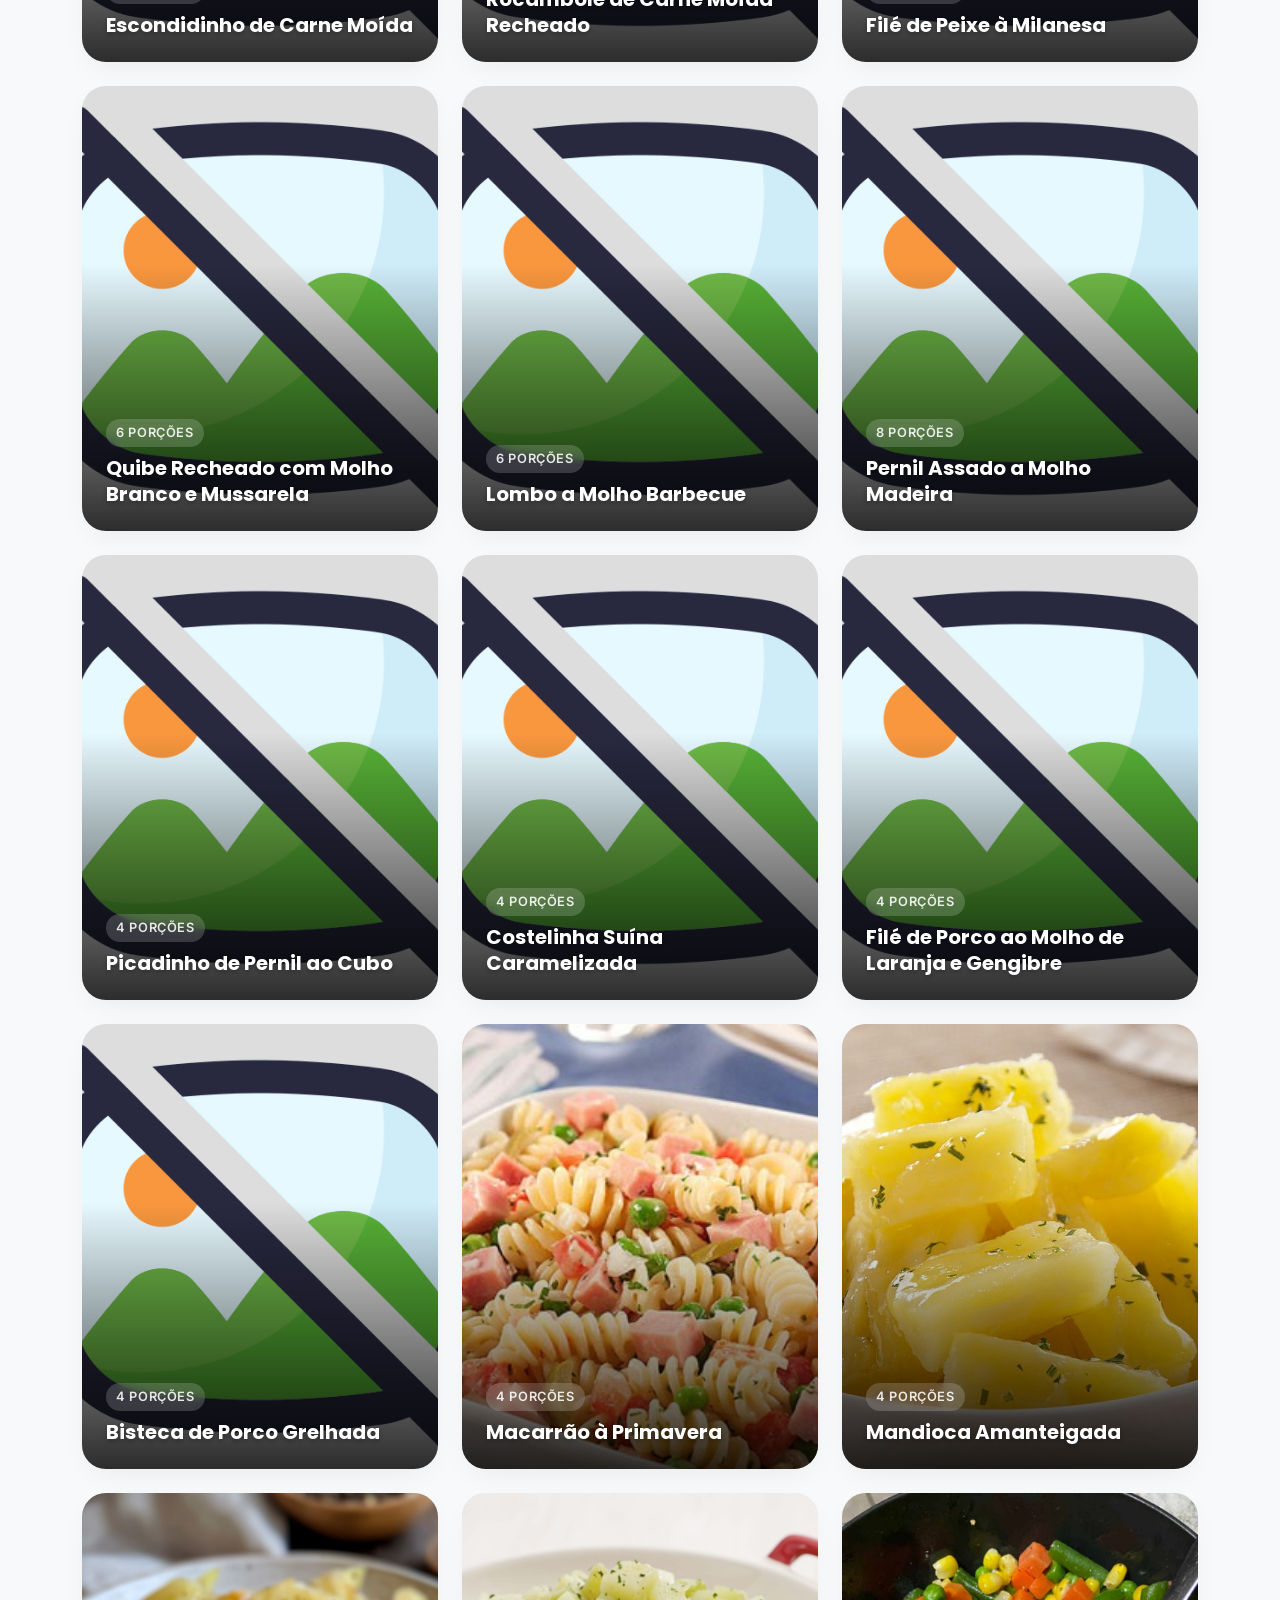
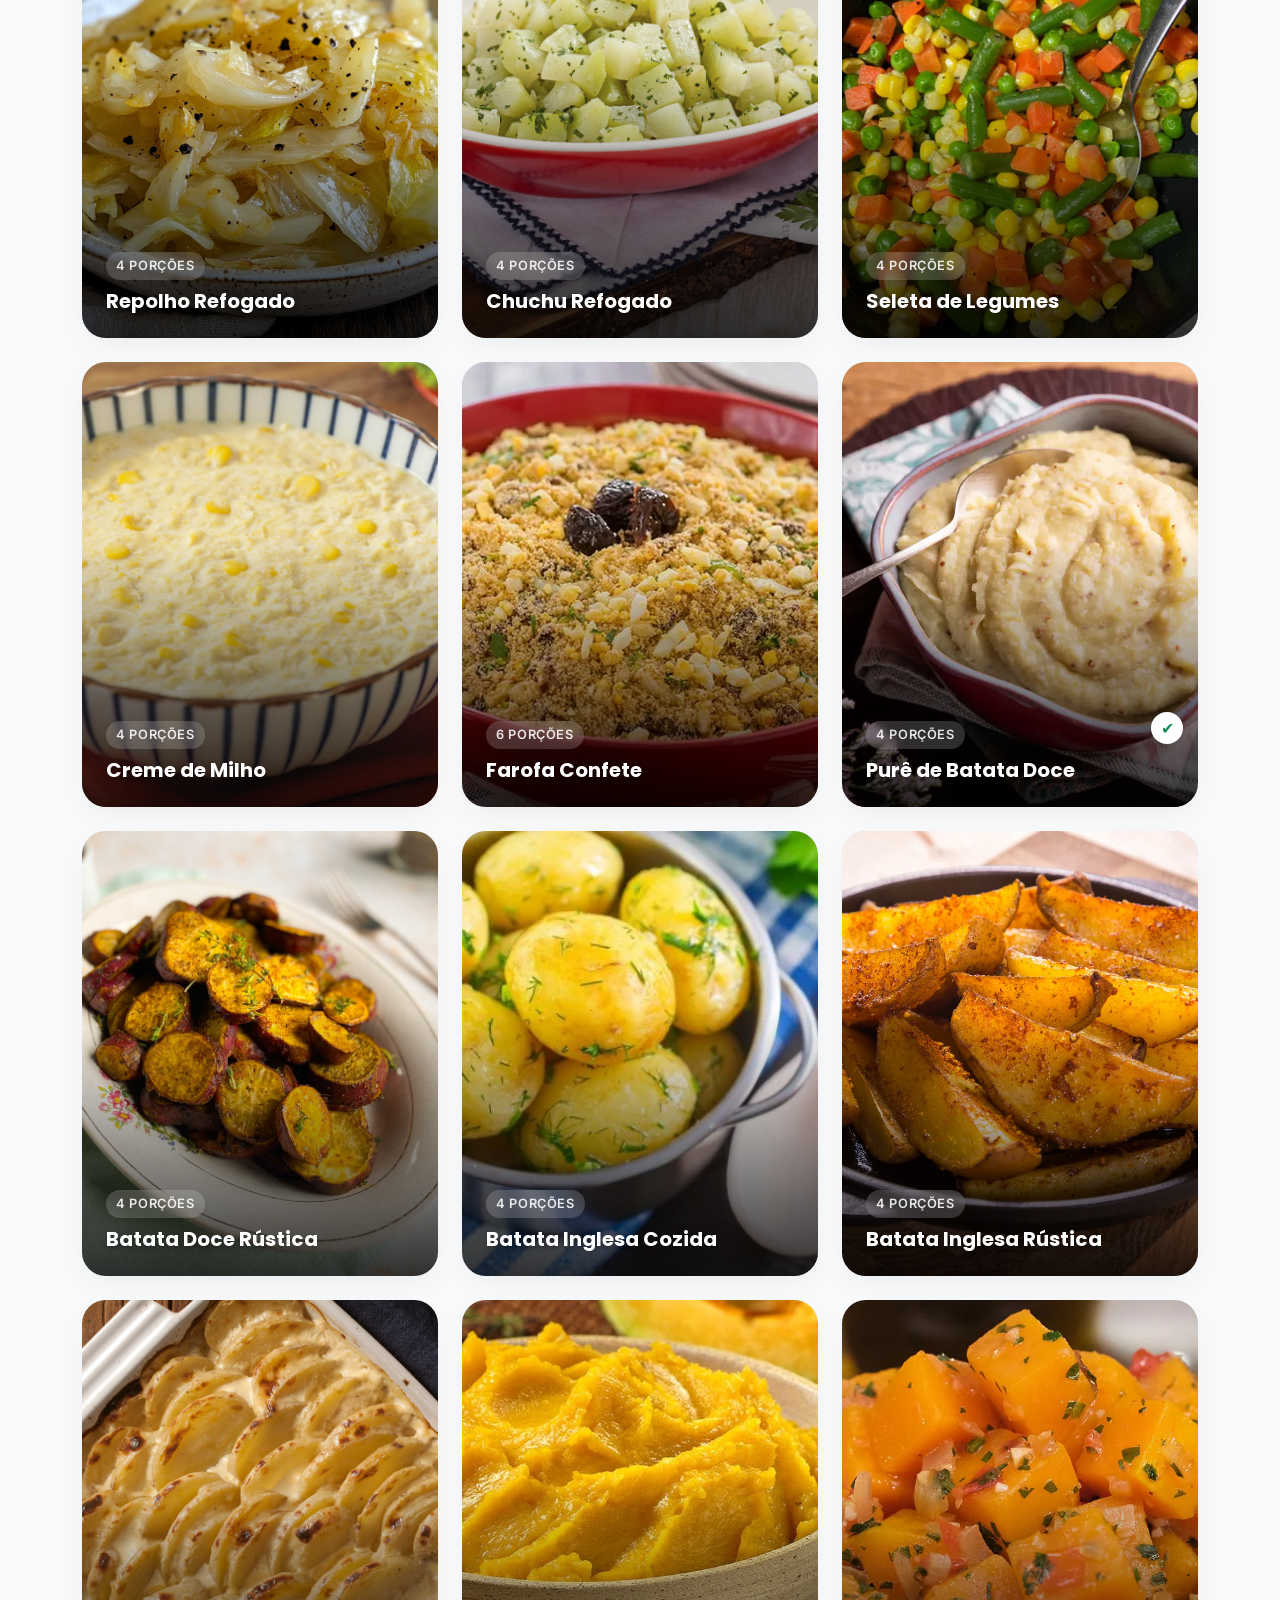
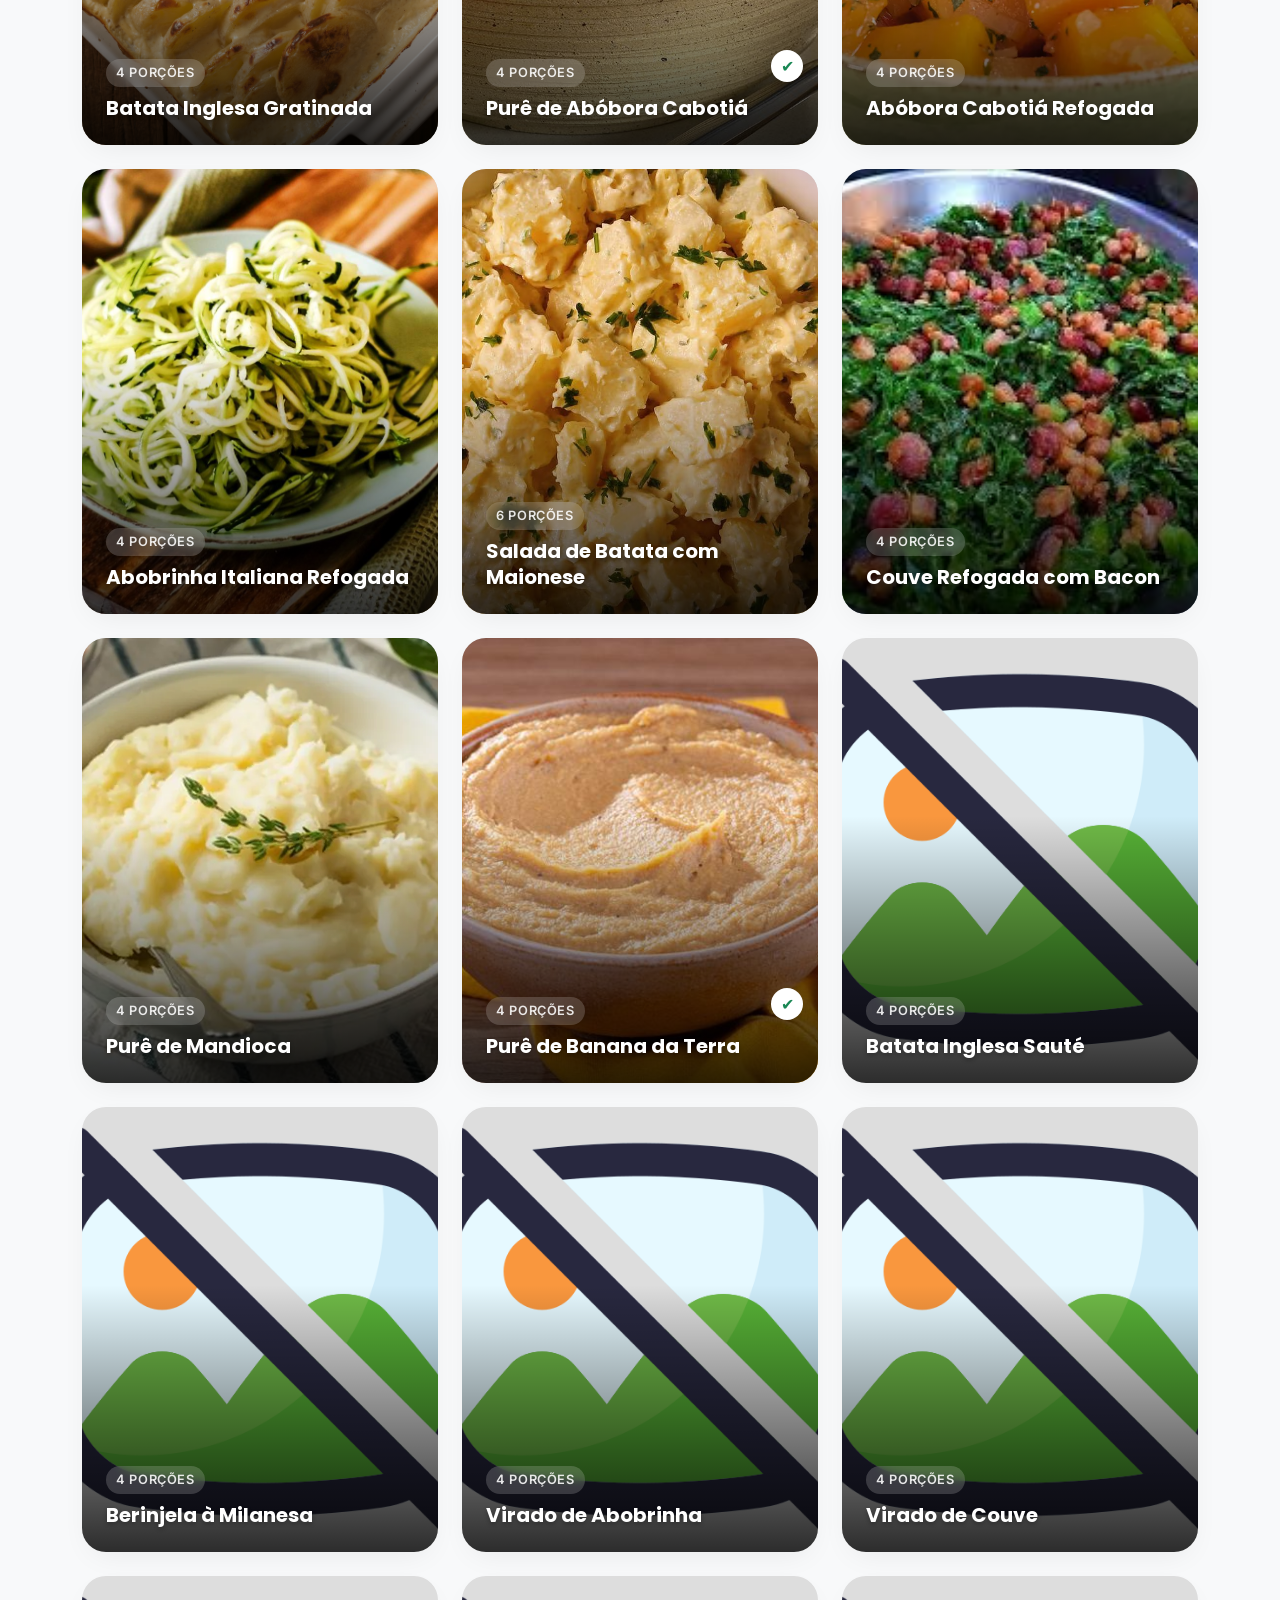
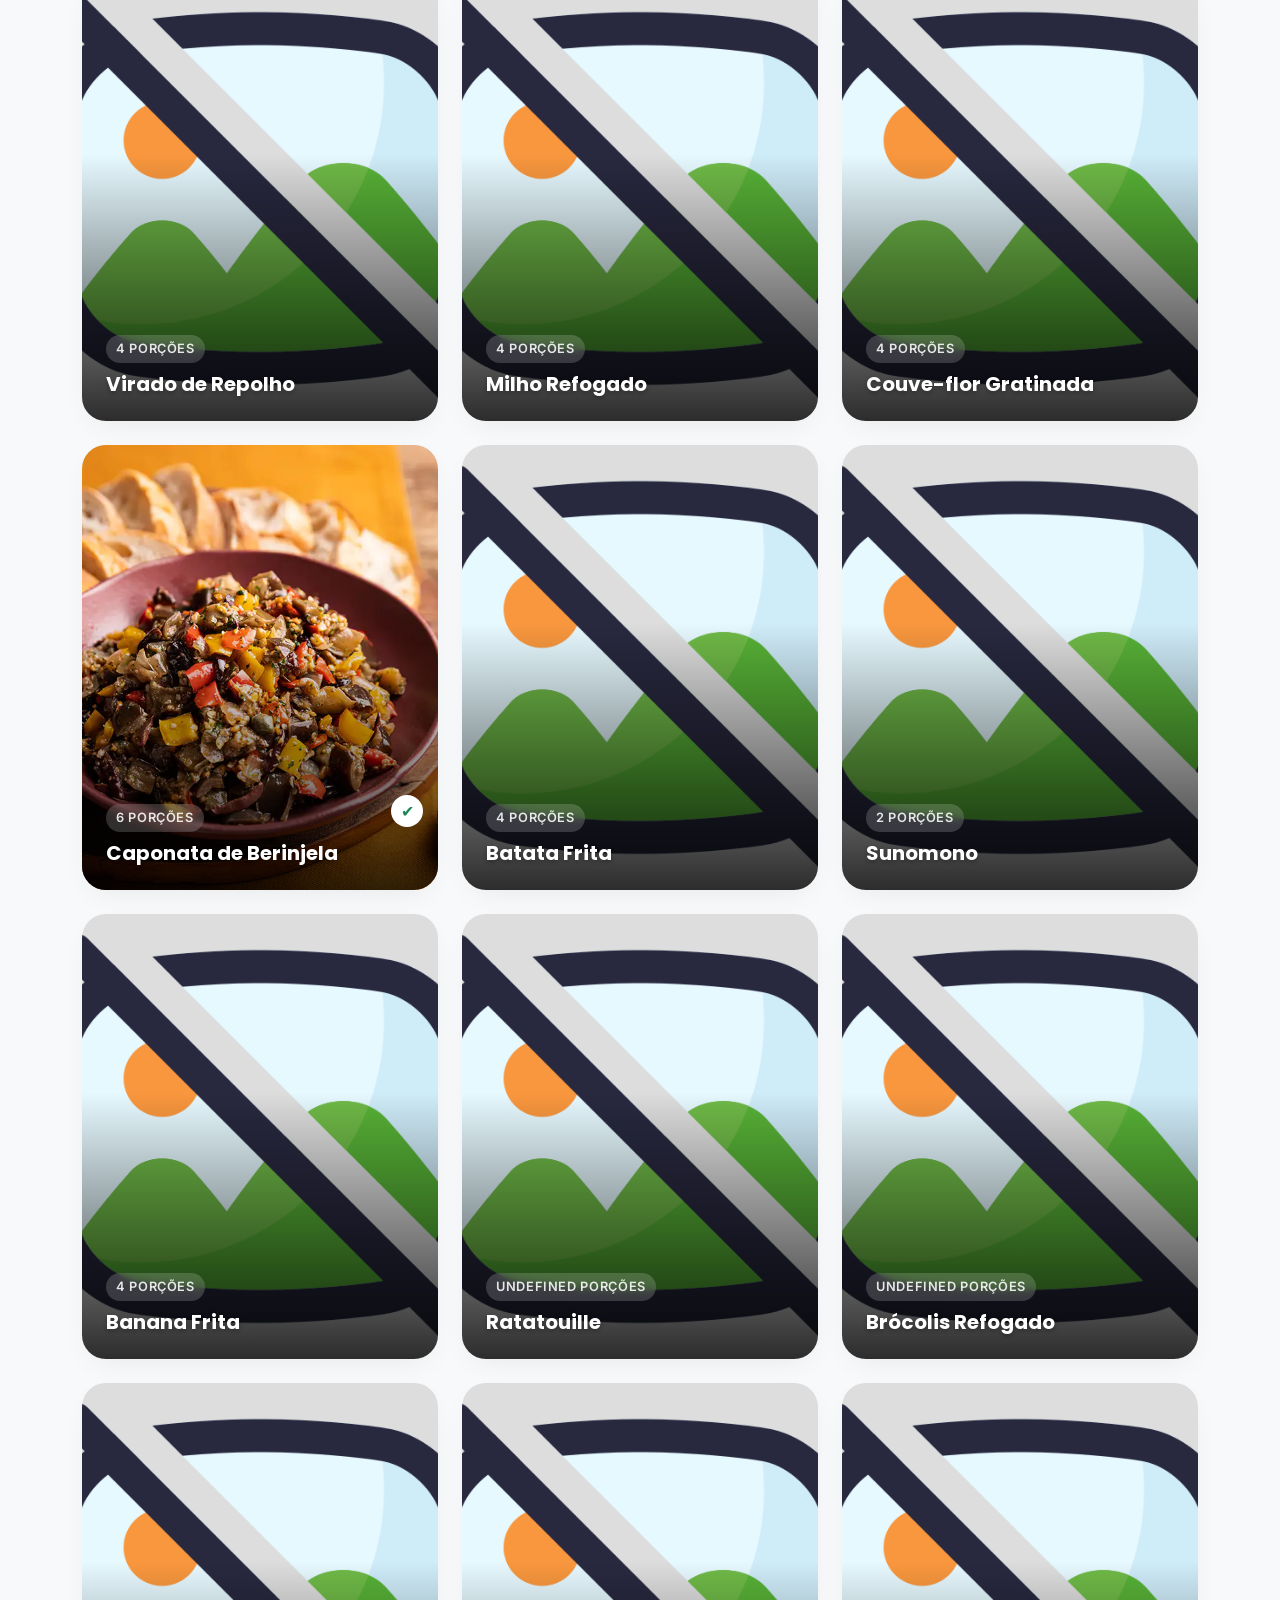
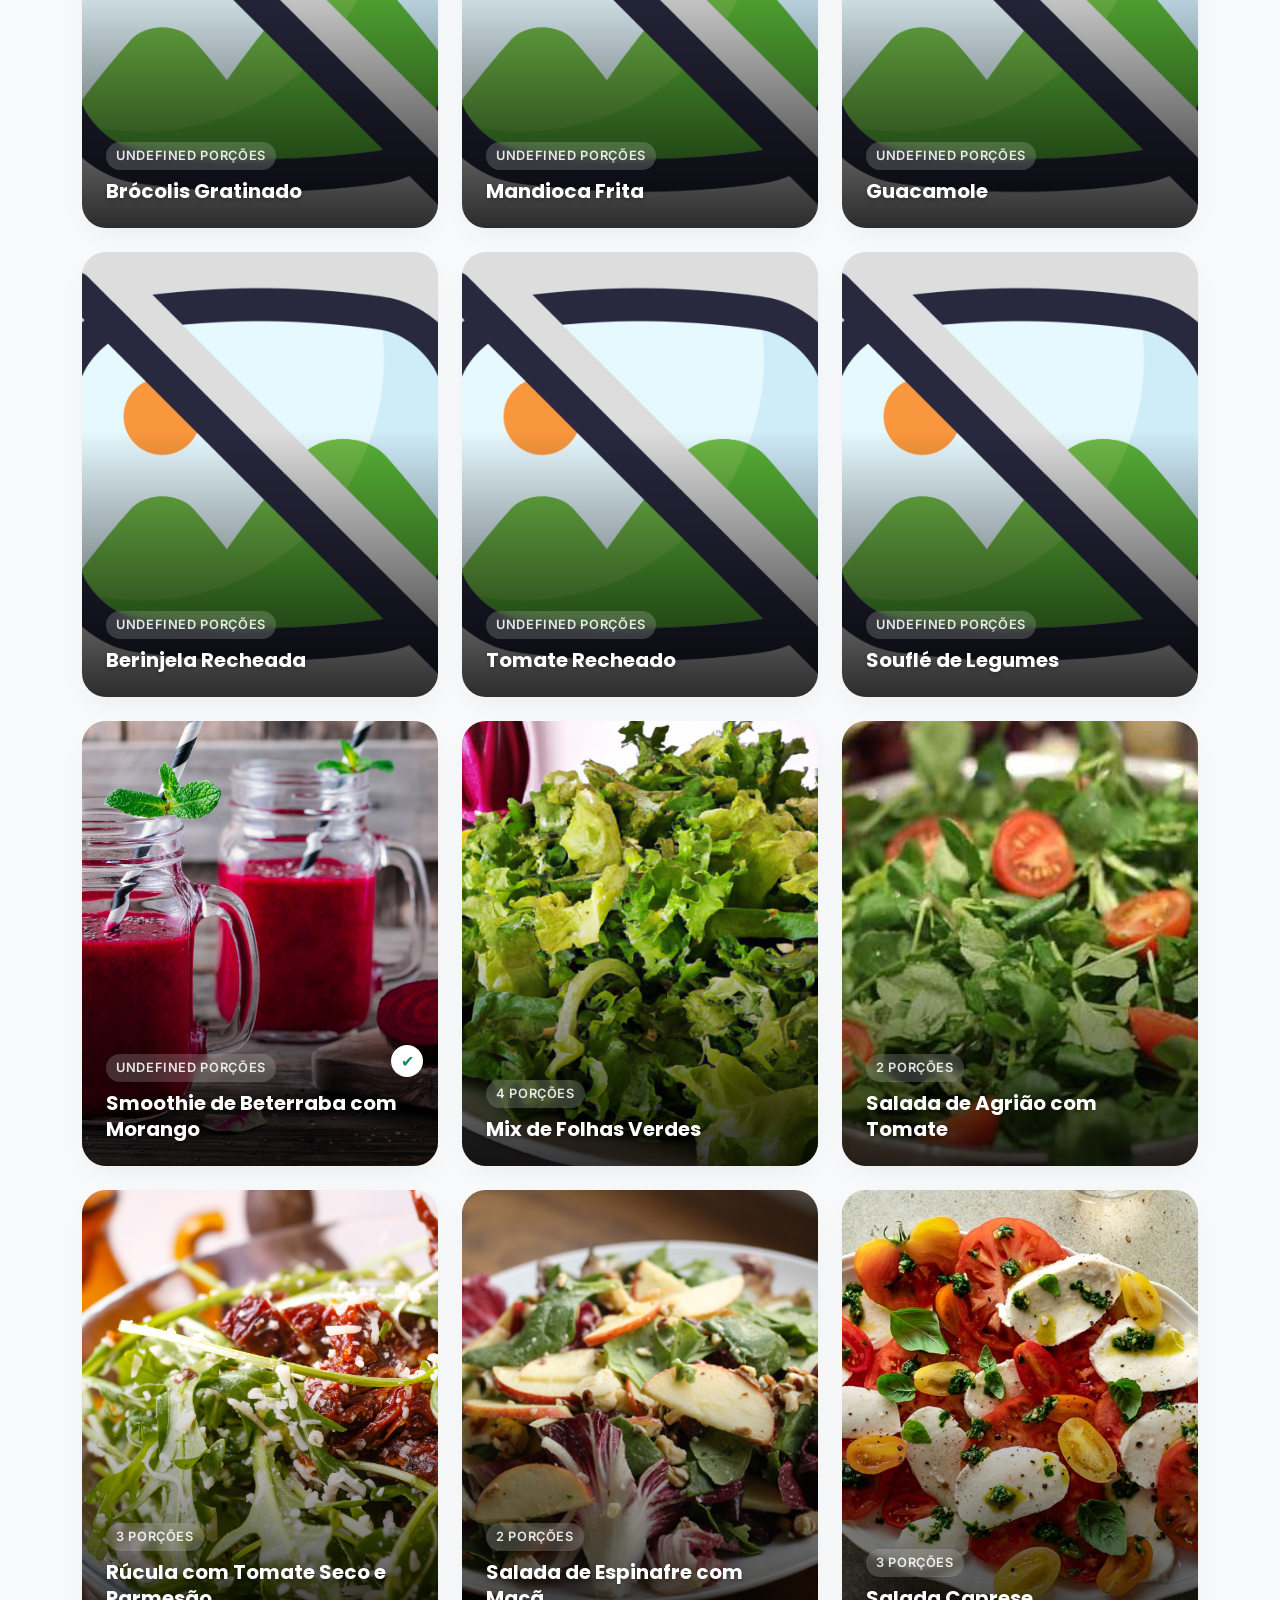
==== commit 0f12a227: "Merge pull request #5 from rafaelladuarte/dev feat: Add new recipes and images, update existing reci" ====
--- a/index.html
+++ b/index.html
@@ -5,6 +5,7 @@
     <meta charset="UTF-8">
     <meta name="viewport" content="width=device-width, initial-scale=1.0">
     <title>Receitas em Harmonia</title>
+    <link rel="icon" href="imagens/favicon.png" type="image/png">
     <link rel="preconnect" href="https://fonts.googleapis.com">
     <link rel="preconnect" href="https://fonts.gstatic.com" crossorigin>
     <link
@@ -20,52 +21,70 @@
         <!-- Discovery Hub (Bento Grid) -->
         <h1 class="visually-hidden">Hub de Receitas</h1>
         <div class="discovery-hub mb-5">
-            <!-- Search Card (Large) -->
-            <div class="bento-card search-card p-4 d-flex flex-column justify-content-center">
+            <!-- Row 1: Search Card (Full Width) -->
+            <div class="bento-card search-card">
                 <h2 class="mb-3 fw-bold text-white">Descubra Sabores</h2>
-                <div class="search-wrapper">
-                    <input type="text" id="search" class="form-control search-input"
-                        placeholder="O que vamos cozinhar hoje?" onkeyup="handleSearch()">
-                    <span class="search-icon">🔍</span>
+                <div class="search-container w-100">
+                    <div class="search-wrapper">
+                        <input type="text" id="search" class="form-control search-input"
+                            placeholder="O que vamos cozinhar hoje?" onkeyup="handleSearch()">
+                        <span class="search-icon">🔍</span>
+                    </div>
+                    <button class="btn-generate" onclick="window.location.href='gerador.html'">
+                        <span class="btn-icon">🎲</span>
+                        <span class="btn-text">Gerar Cardápio</span>
+                    </button>
                 </div>
             </div>
 
-            <!-- Categories -->
-            <!-- Using custom data-attribute for hue to colorize dynamically in CSS or inline -->
-            <div class="bento-card category-card active" onclick="selectCategory('all', this)" style="--hue: 220;">
-                <span class="cat-icon">🍽️</span>
-                <span class="cat-name">Todos</span>
+            <!-- Row 2: Primary Filters -->
+            <div class="filters-primary">
+                <!-- Prato Principal -->
+                <div class="bento-card category-card" onclick="selectCategory('Prato Principal', this)"
+                    style="--hue: 350;">
+                    <span class="cat-icon">🍖</span>
+                    <span class="cat-name">Prato Principal</span>
+                </div>
+
+                <!-- Guarnição -->
+                <div class="bento-card category-card" onclick="selectCategory('Guarnição', this)" style="--hue: 280;">
+                    <span class="cat-icon">🥘</span>
+                    <span class="cat-name">Guarnição</span>
+                </div>
+
+                <!-- Saladas -->
+                <div class="bento-card category-card" onclick="selectCategory('Salada', this)" style="--hue: 150;">
+                    <span class="cat-icon">🥗</span>
+                    <span class="cat-name">Salada</span>
+                </div>
+
+                <!-- Lanches -->
+                <div class="bento-card category-card" onclick="selectCategory('Lanches', this)" style="--hue: 45;">
+                    <span class="cat-icon">🥪</span>
+                    <span class="cat-name">Lanches</span>
+                </div>
+
+                <!-- Quitandas -->
+                <div class="bento-card category-card" onclick="selectCategory('Quitandas', this)" style="--hue: 35;">
+                    <span class="cat-icon">🍞</span>
+                    <span class="cat-name">Quitandas</span>
+                </div>
             </div>
 
-            <div class="bento-card category-card" onclick="selectCategory('Quitandas', this)" style="--hue: 35;">
-                <span class="cat-icon">🍞</span>
-                <span class="cat-name">Quitandas</span>
-            </div>
-
-            <div class="bento-card category-card" onclick="selectCategory('Prato Principal', this)" style="--hue: 350;">
-                <span class="cat-icon">🍖</span>
-                <span class="cat-name">Prato Principal</span>
-            </div>
-
-            <div class="bento-card category-card" onclick="selectCategory('Guarnição', this)" style="--hue: 280;">
-                <span class="cat-icon">🥘</span>
-                <span class="cat-name">Guarnição</span>
-            </div>
-
-            <div class="bento-card category-card" onclick="selectCategory('Saladas', this)" style="--hue: 150;">
-                <span class="cat-icon">🥗</span>
-                <span class="cat-name">Saladas</span>
-            </div>
-
-            <div class="bento-card category-card" onclick="selectCategory('Lanches', this)" style="--hue: 45;">
-                <span class="cat-icon">🥪</span>
-                <span class="cat-name">Lanches</span>
-            </div>
-
-            <!-- Verified Toggle -->
-            <div class="bento-card category-card" id="verified-card" onclick="toggleVerified(this)" style="--hue: 190;">
-                <span class="cat-icon">✔</span>
-                <span class="cat-name">Verificados</span>
+            <!-- Row 3: Secondary Filters -->
+            <div class="filters-secondary">
+                <!-- Todos -->
+                <div class="bento-card category-card active" onclick="selectCategory('all', this)" style="--hue: 220;">
+                    <span class="cat-icon">🍽️</span>
+                    <span class="cat-name">Todos</span>
+                </div>
+
+                <!-- Verified Toggle -->
+                <div class="bento-card category-card" id="verified-card" onclick="toggleVerified(this)"
+                    style="--hue: 190;">
+                    <span class="cat-icon">✔</span>
+                    <span class="cat-name">Verificados</span>
+                </div>
             </div>
         </div>
 
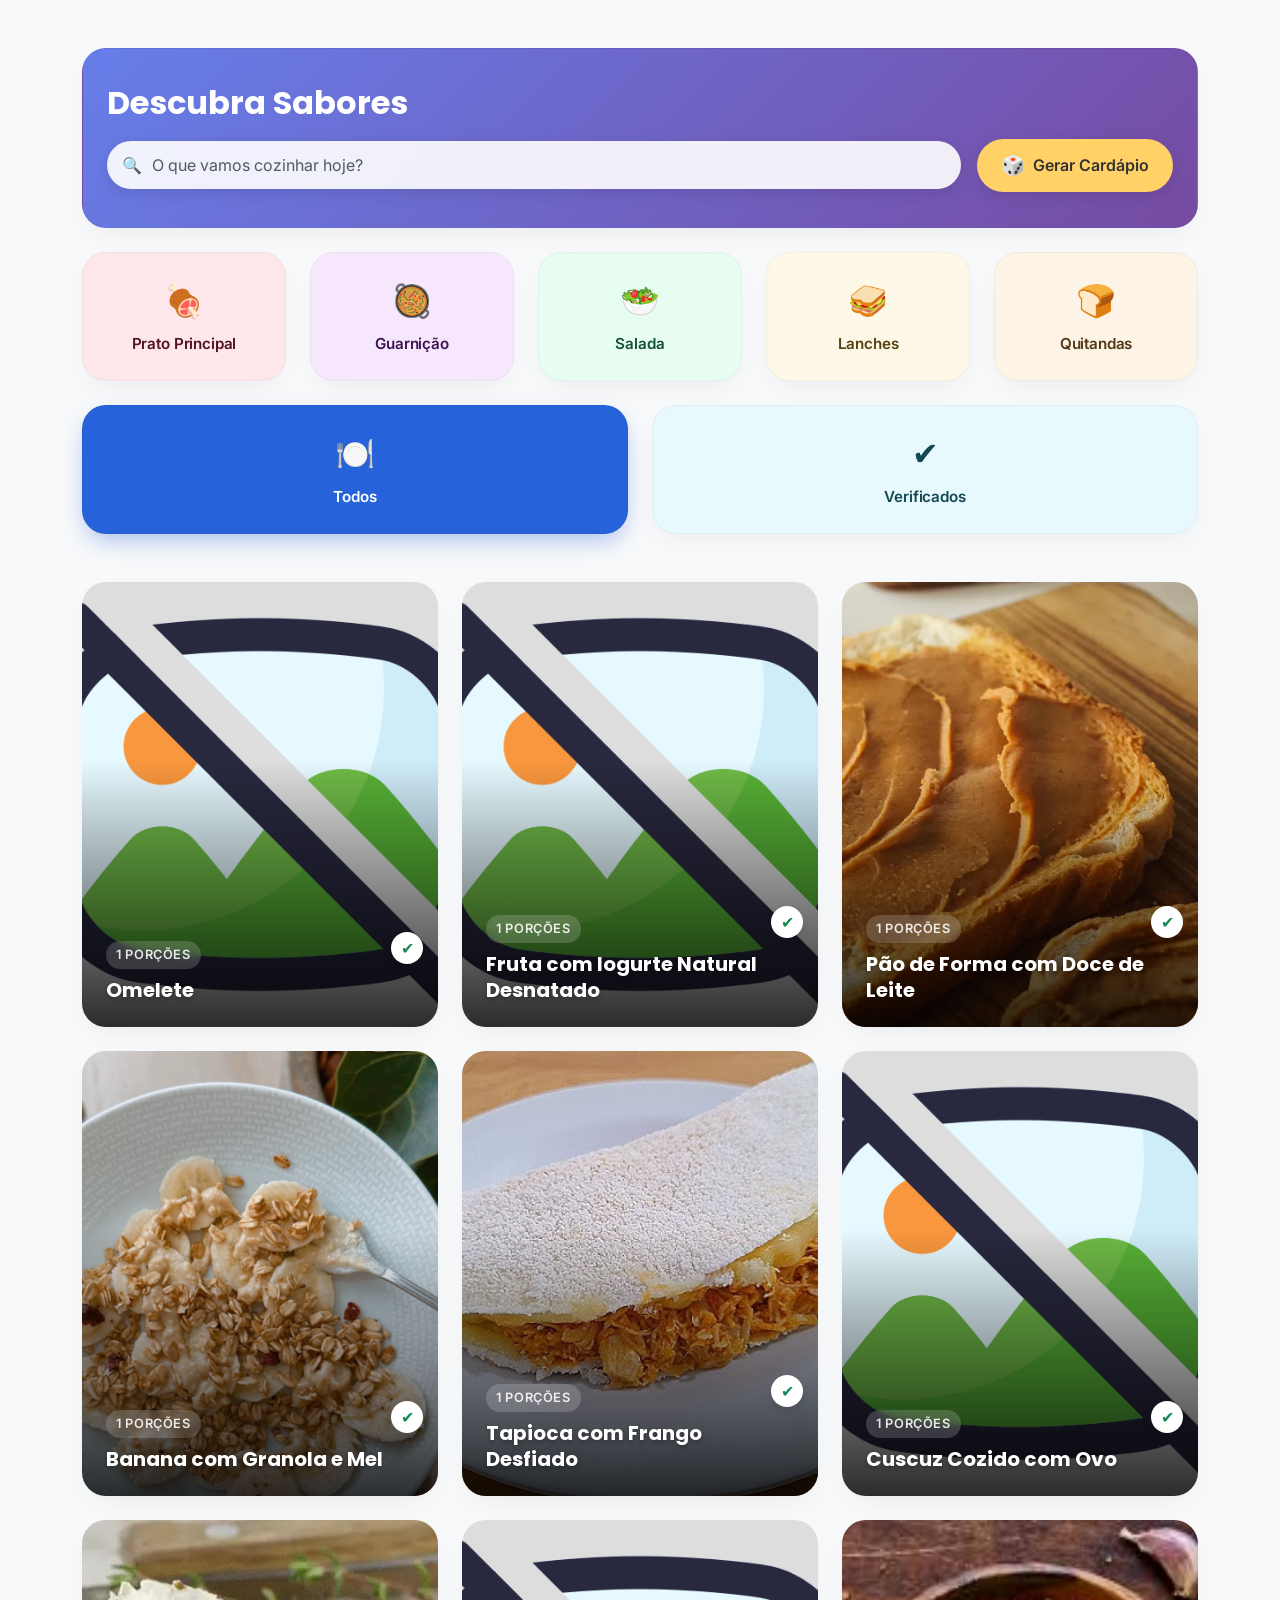
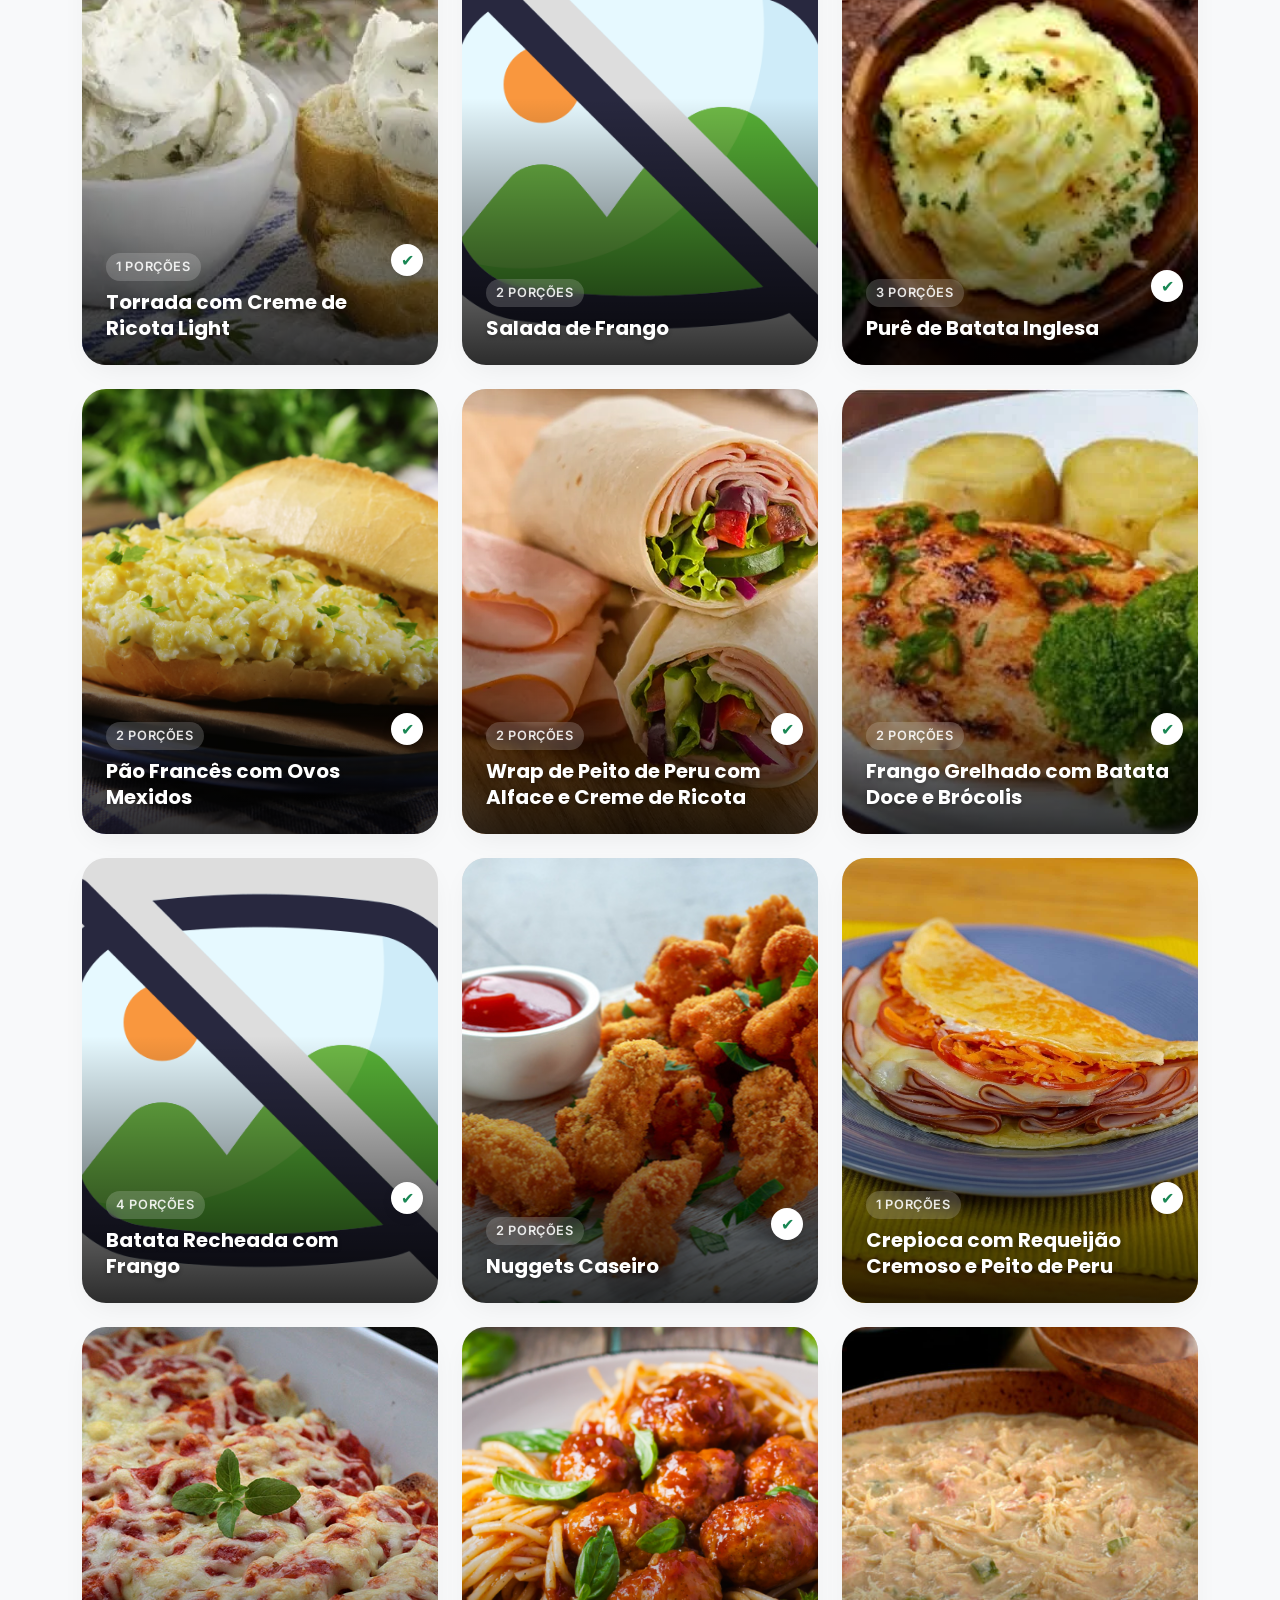
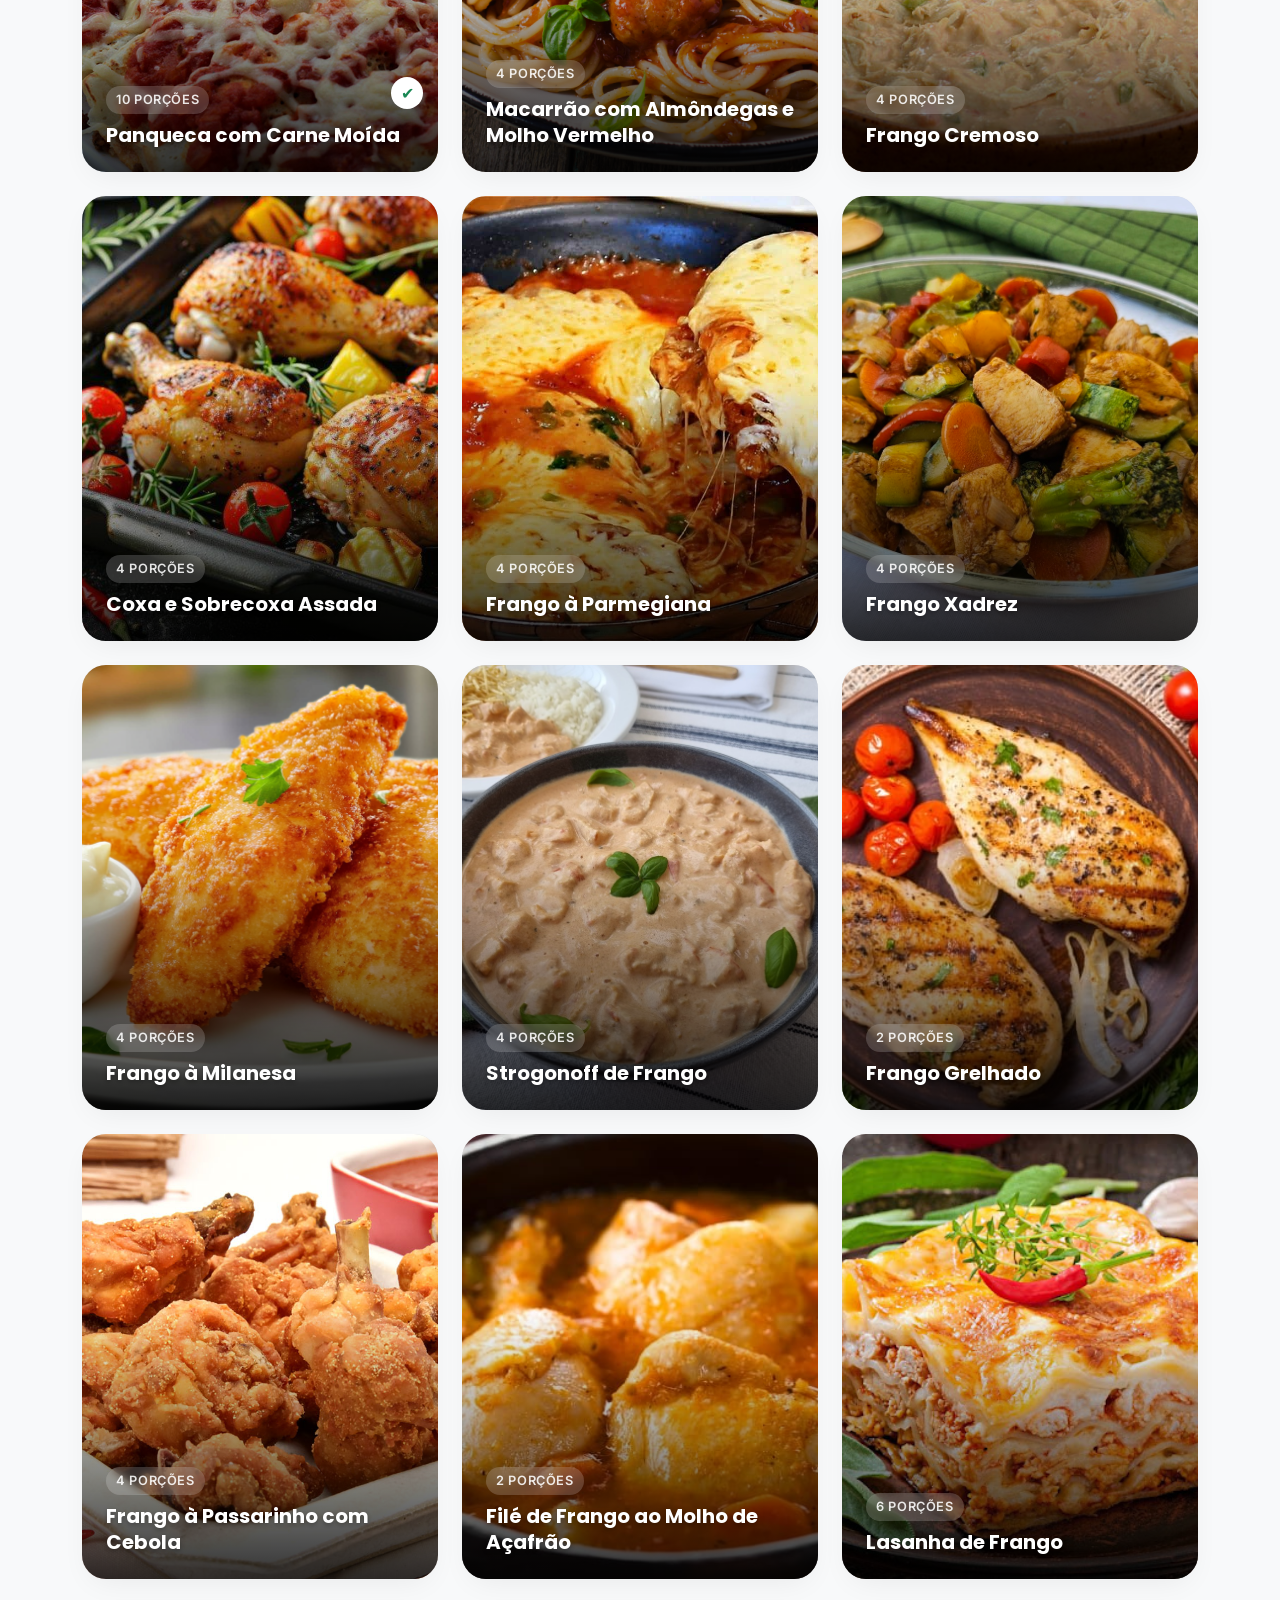
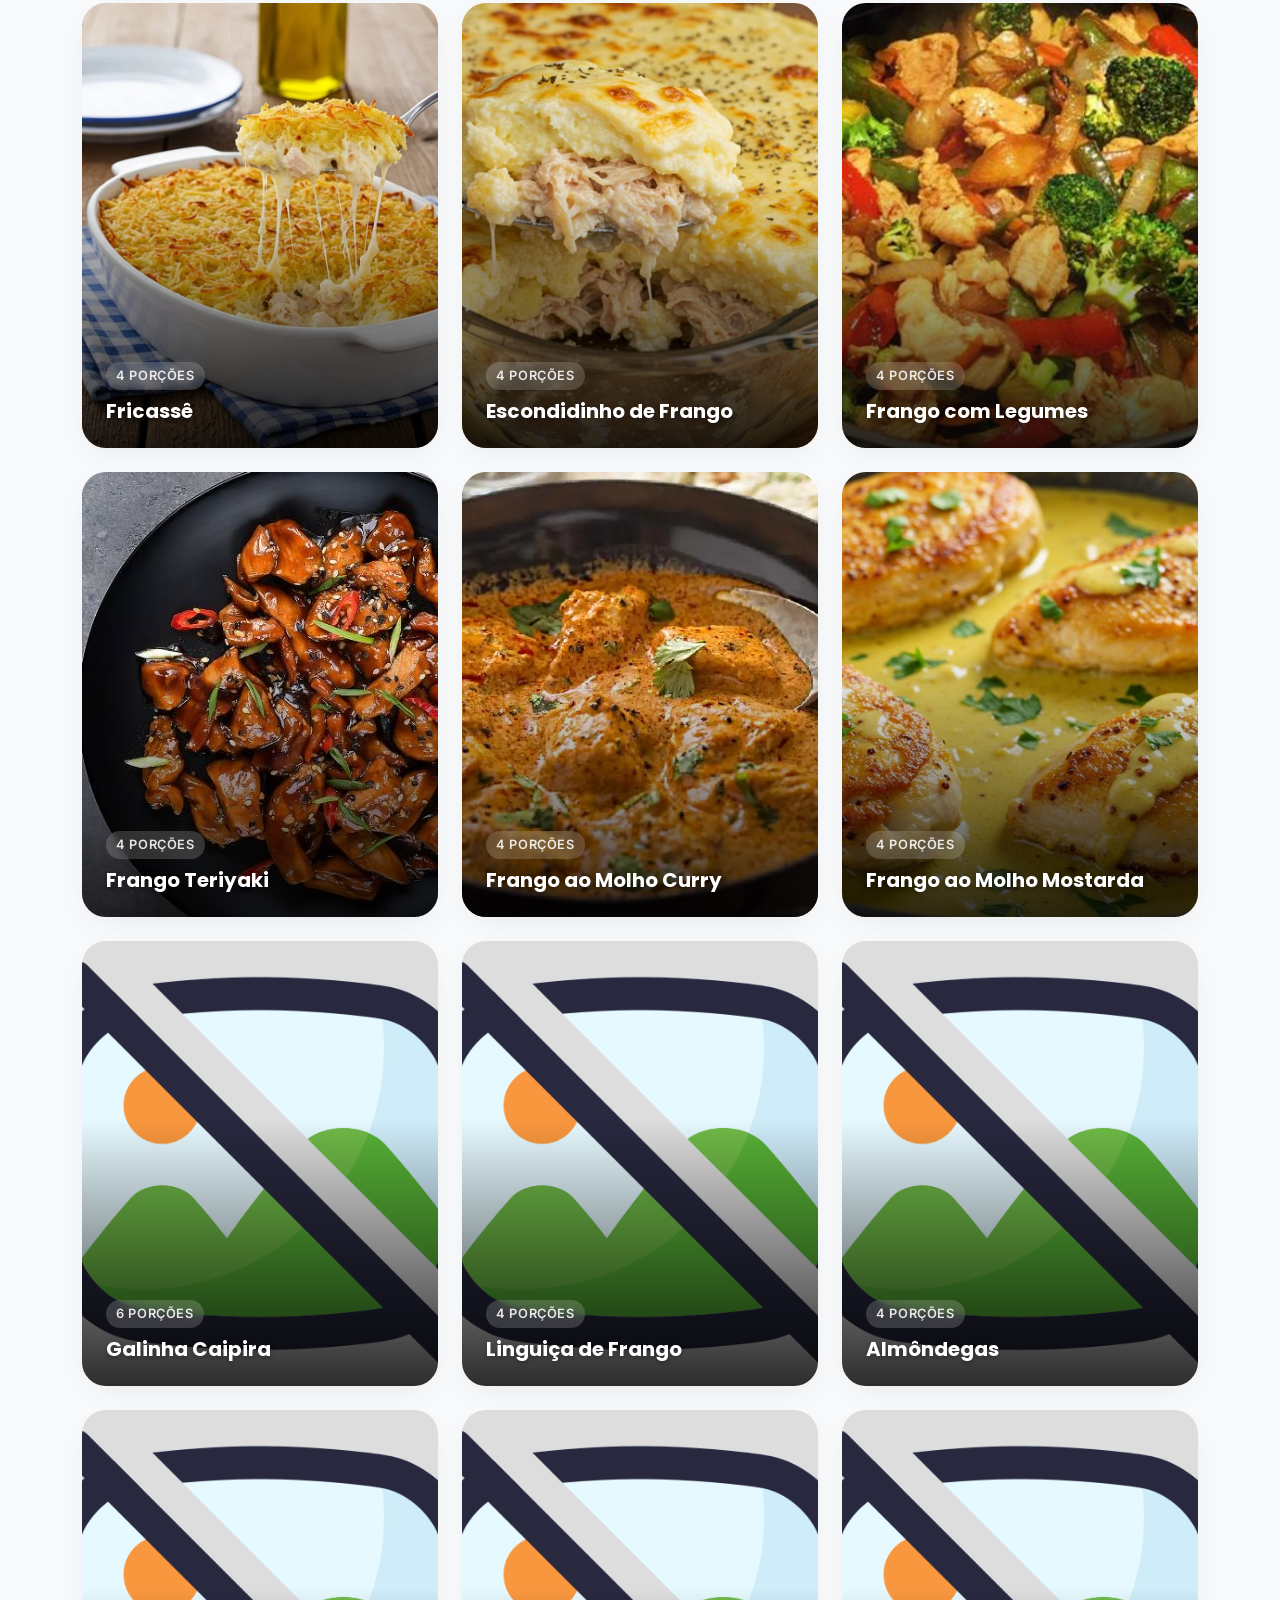
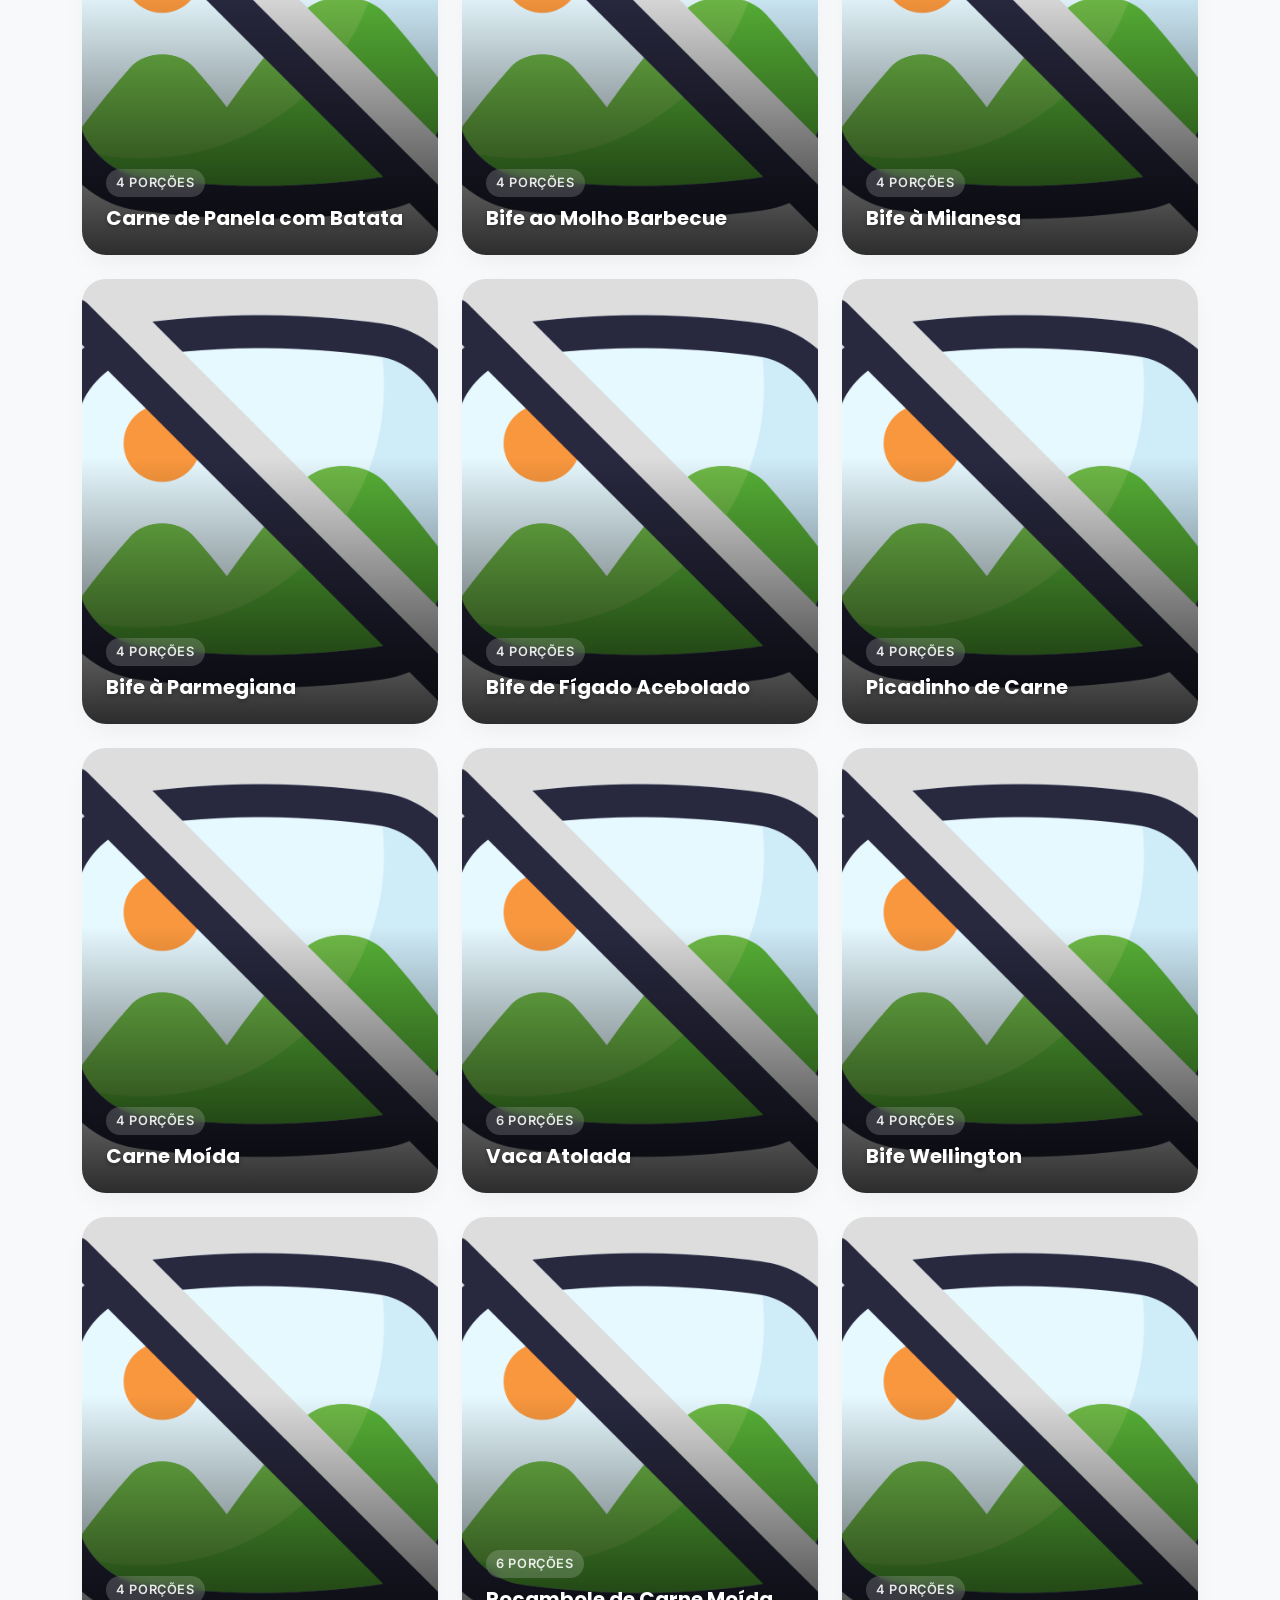
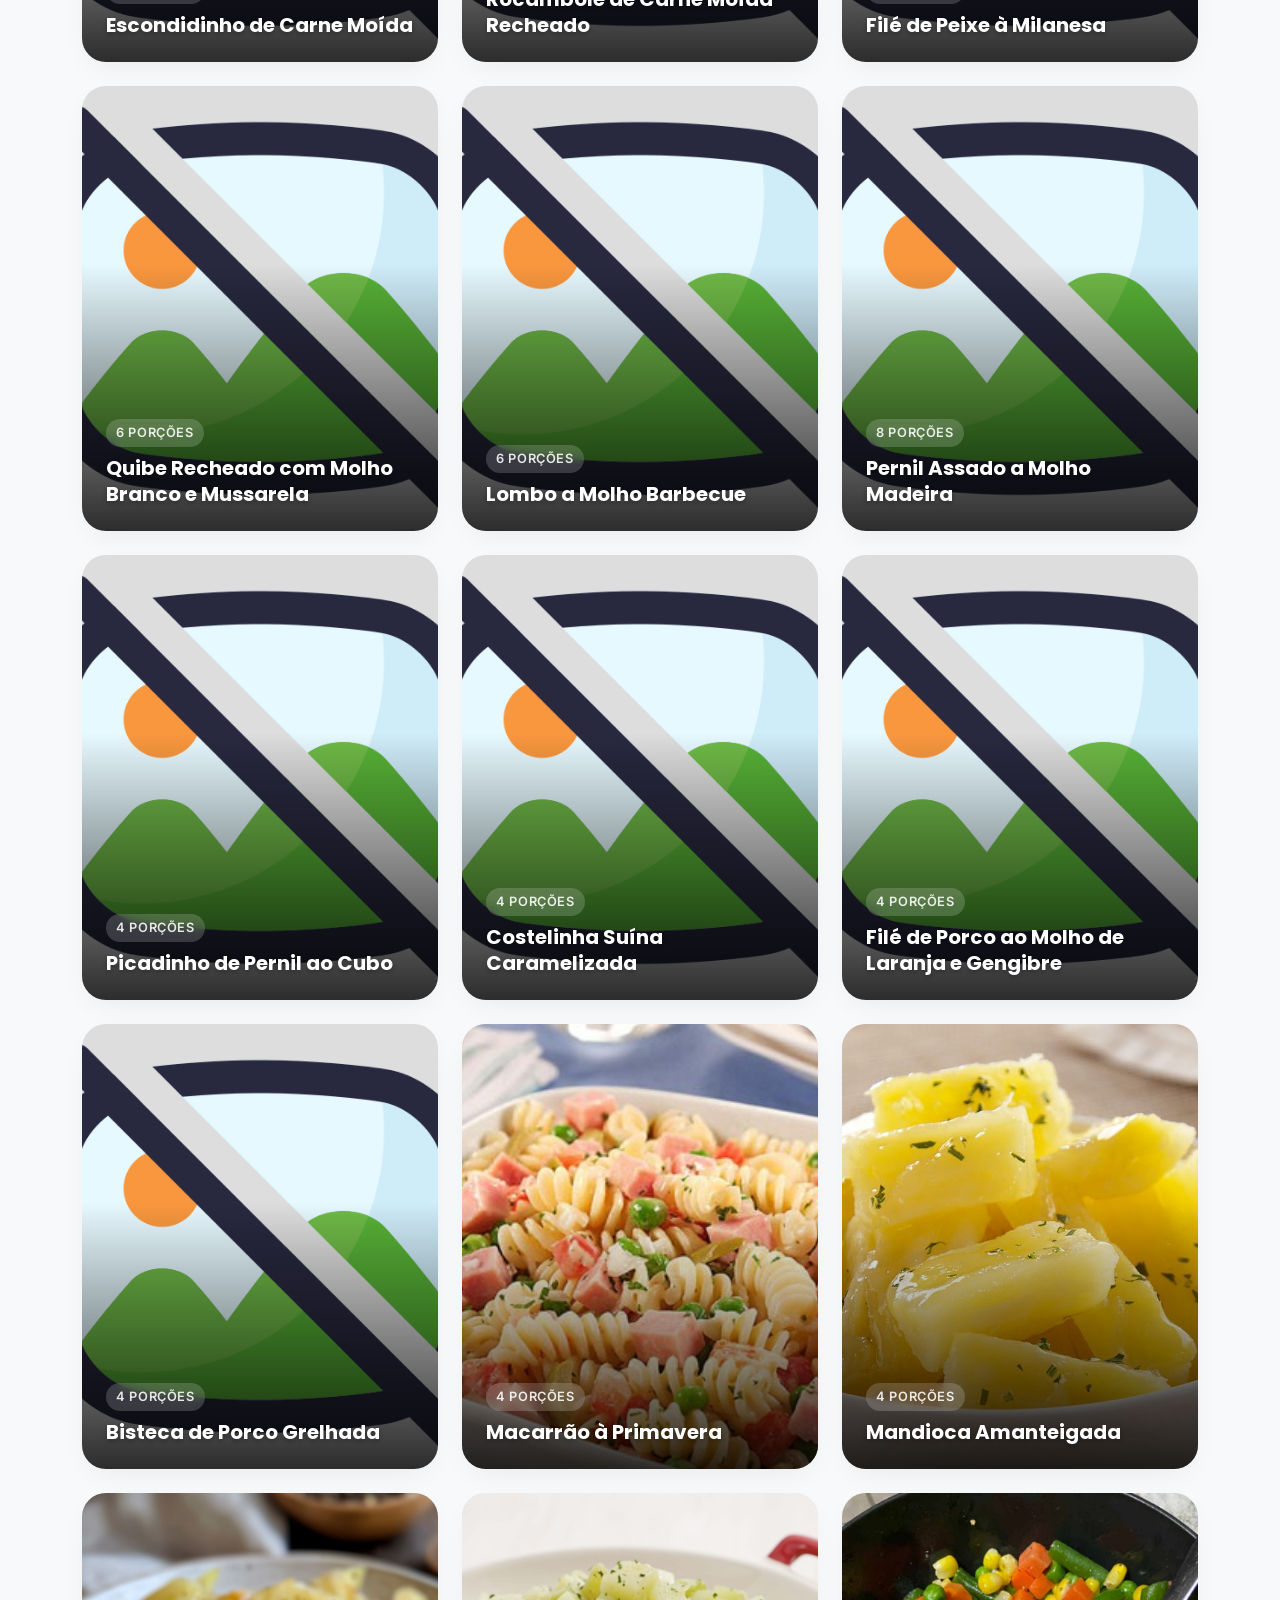
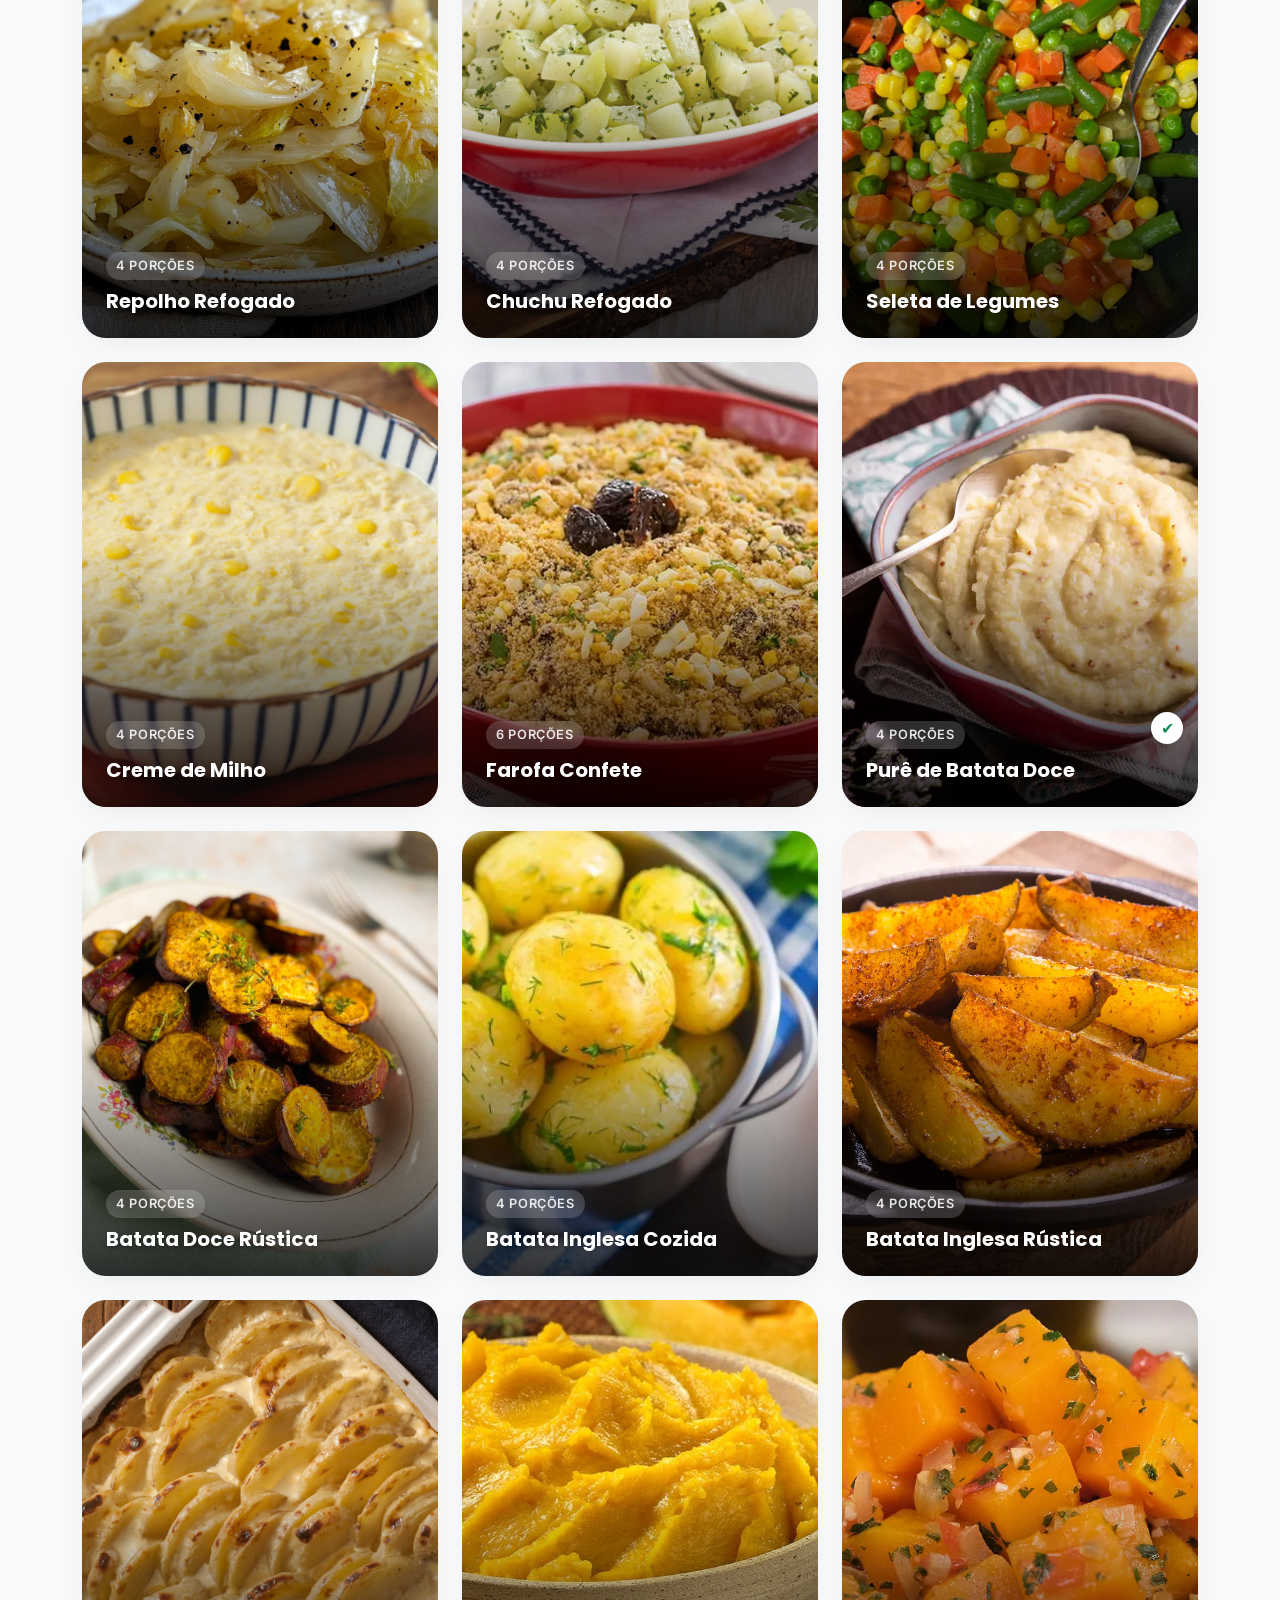
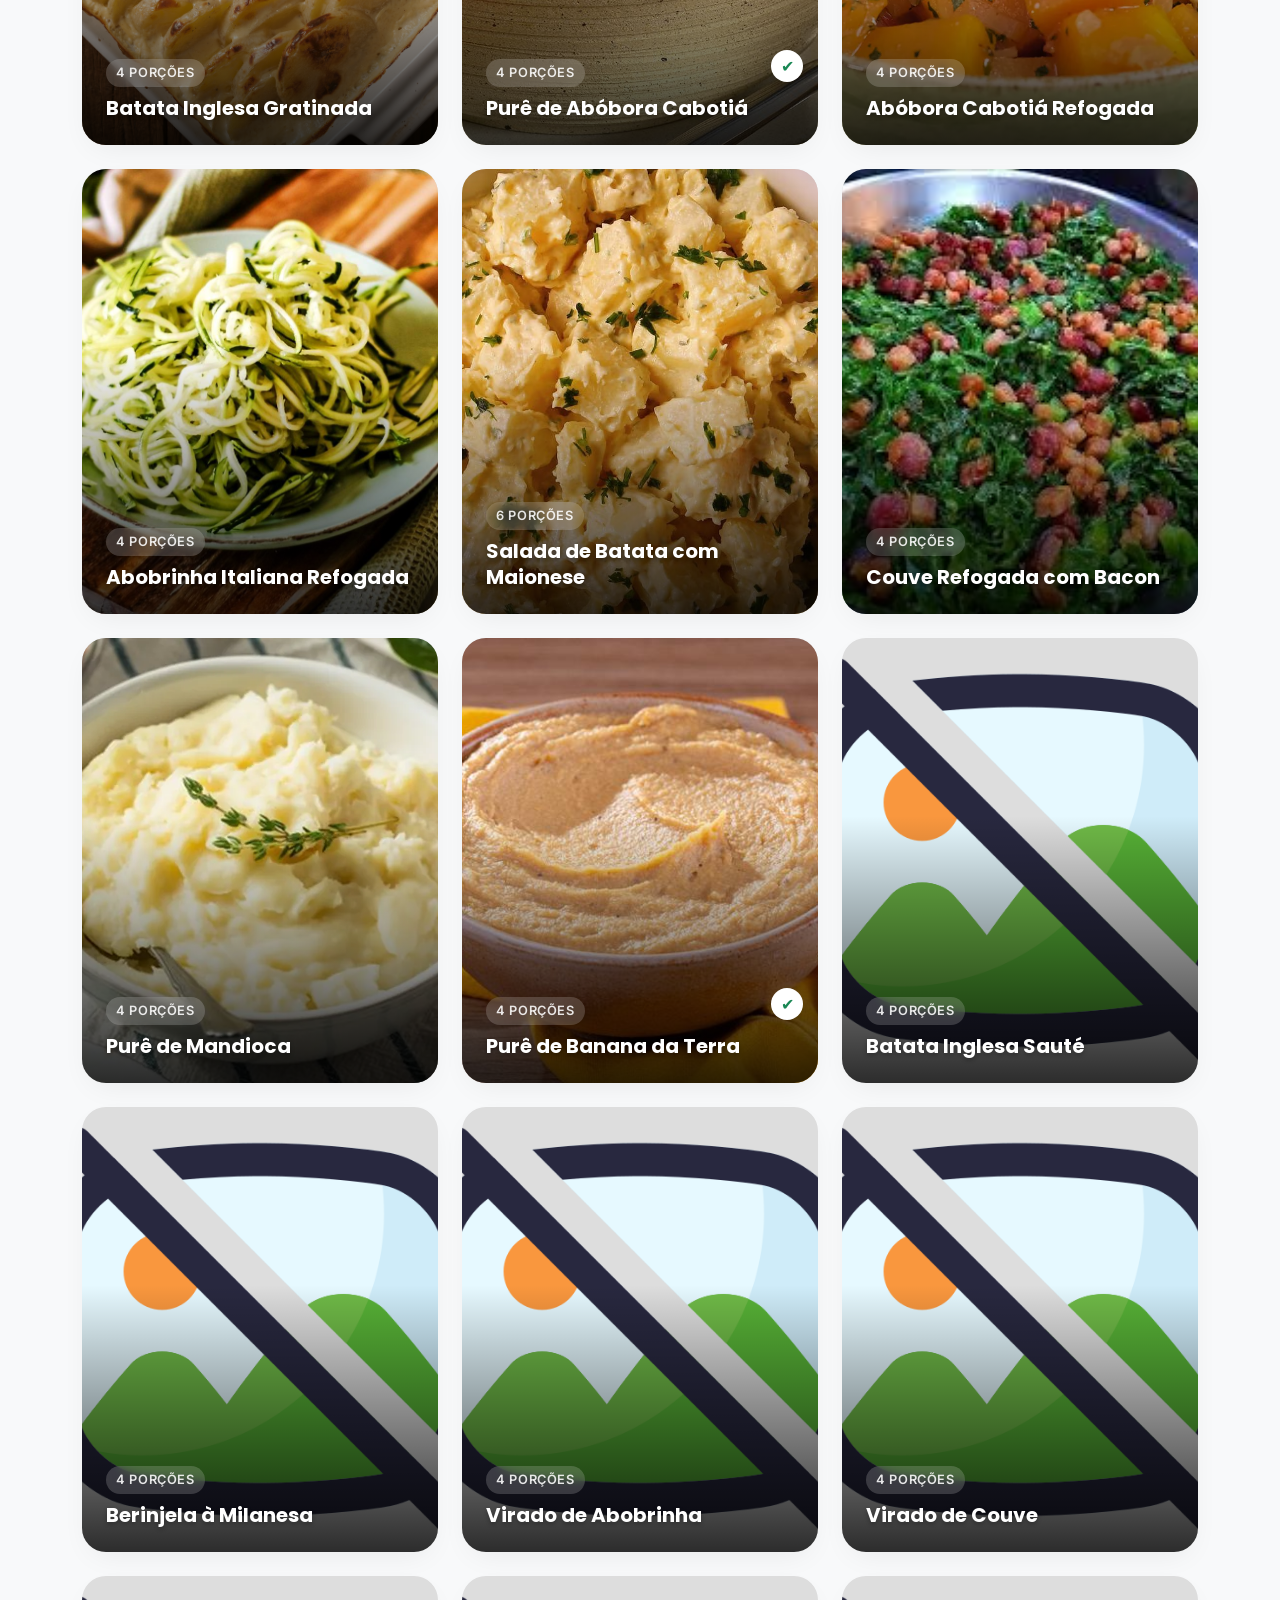
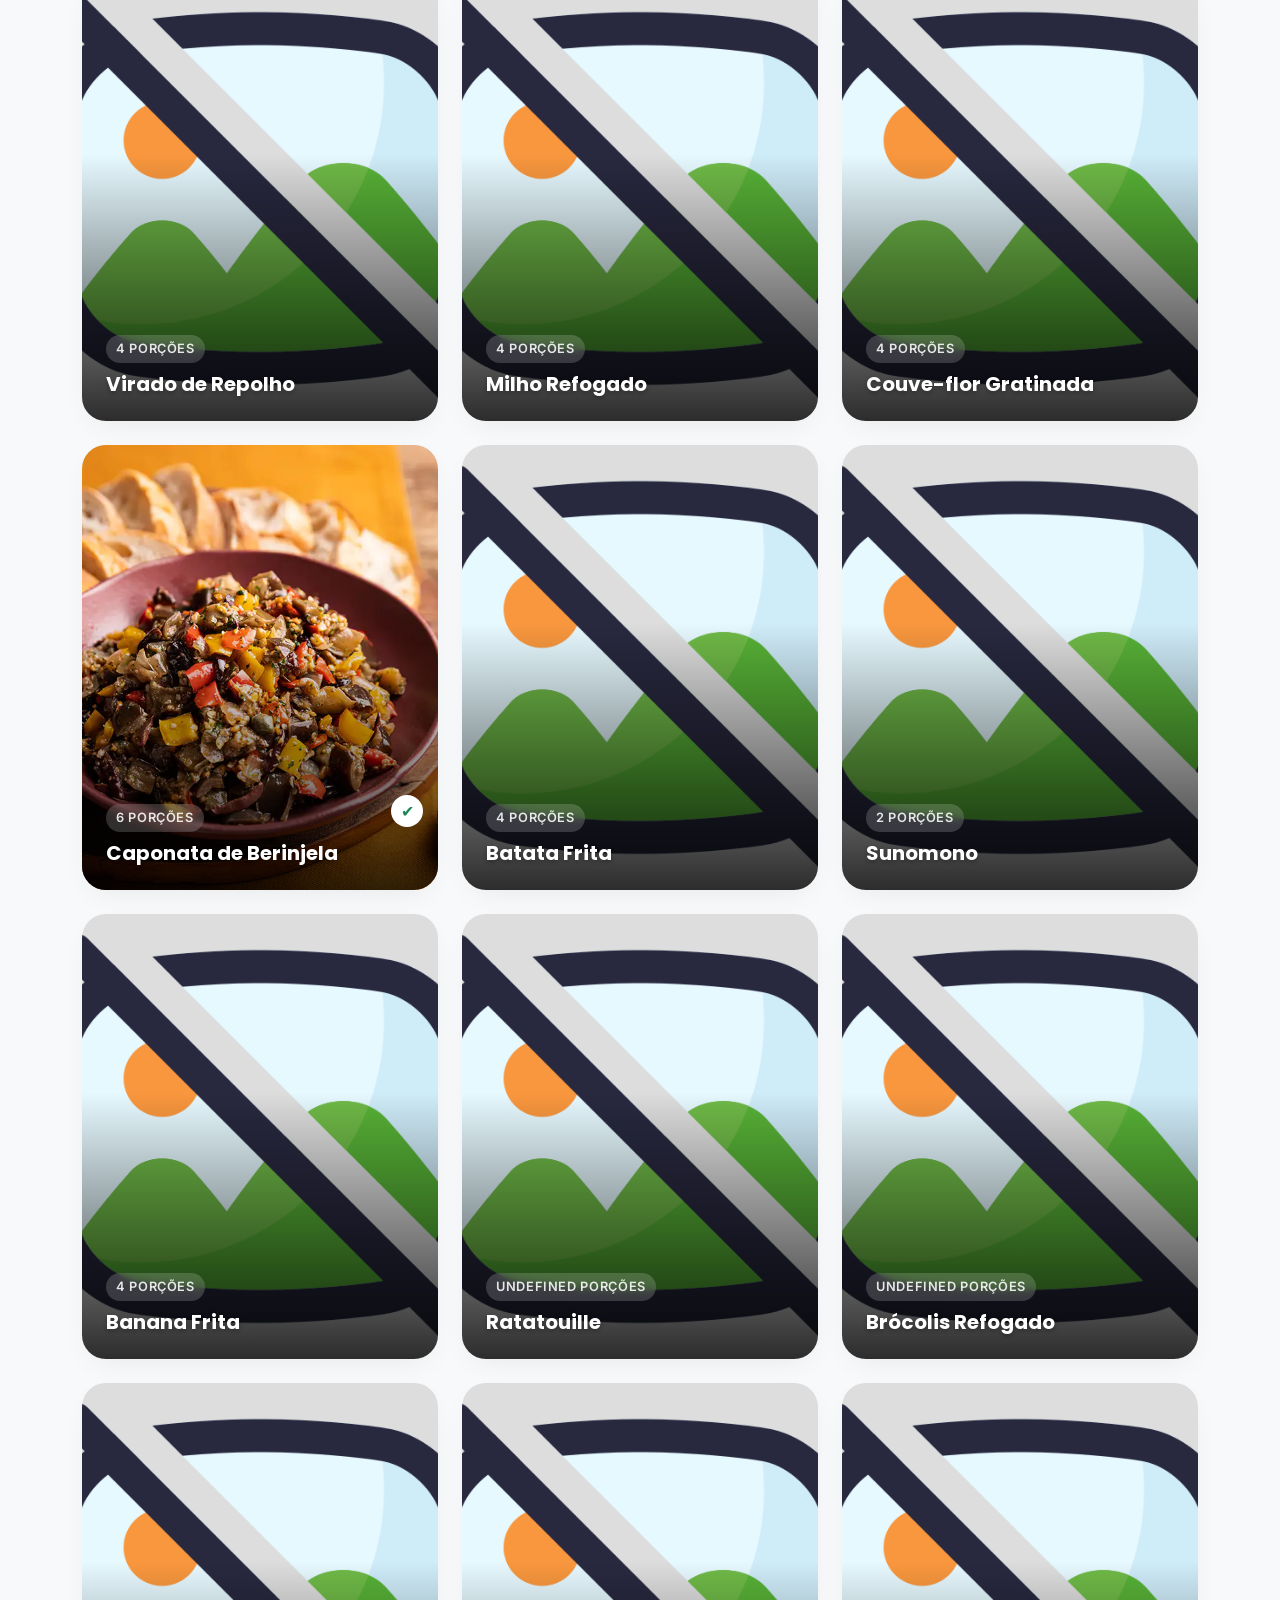
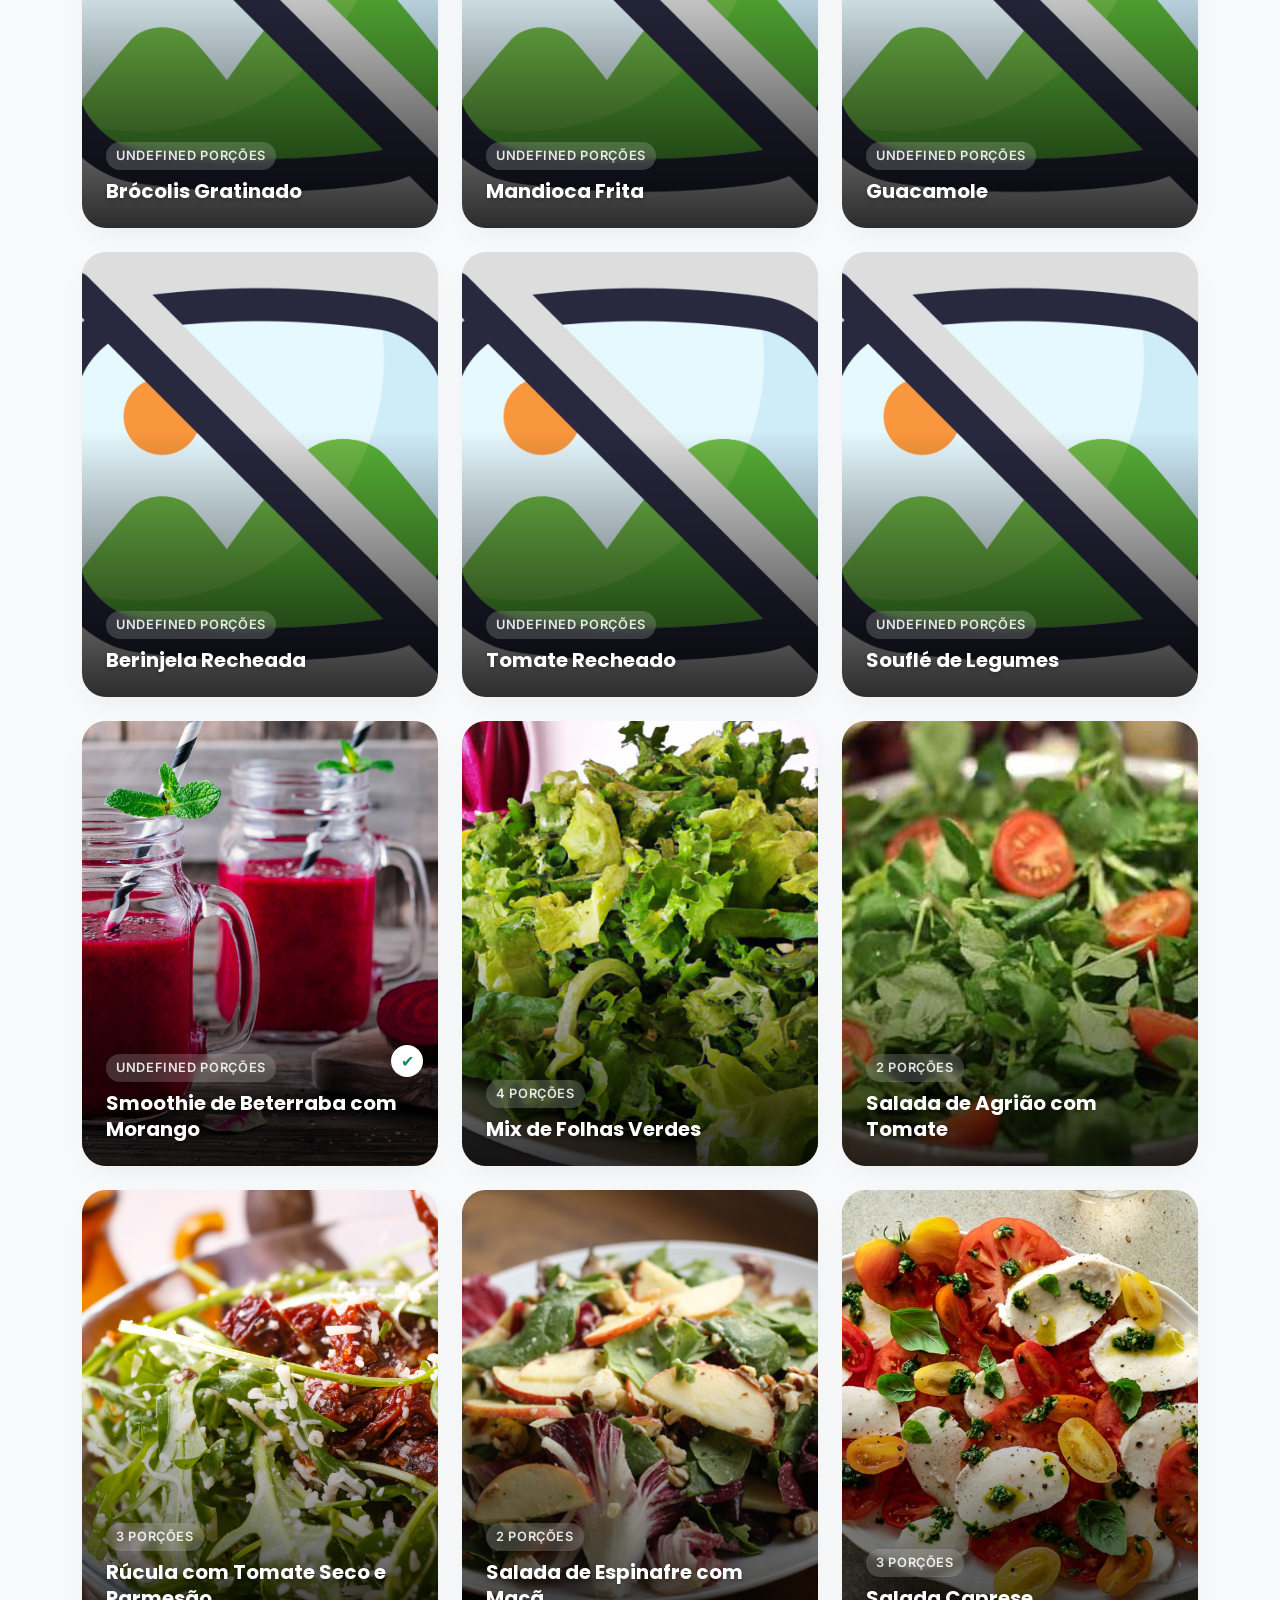
==== commit 9d8f6f00: "fix: test deploy debug layout" ====
--- a/index.html
+++ b/index.html
@@ -11,7 +11,6 @@
     <link
         href="https://fonts.googleapis.com/css2?family=Inter:wght@300;400;500;600;700&family=Poppins:wght@400;600;700&display=swap"
         rel="stylesheet">
-    <!-- Using Bootstrap ONLY for grid system and utilities, custom styles override most visuals -->
     <link href="https://cdn.jsdelivr.net/npm/bootstrap@5.3.0/dist/css/bootstrap.min.css" rel="stylesheet">
     <link rel="stylesheet" href="styles.css">
 </head>
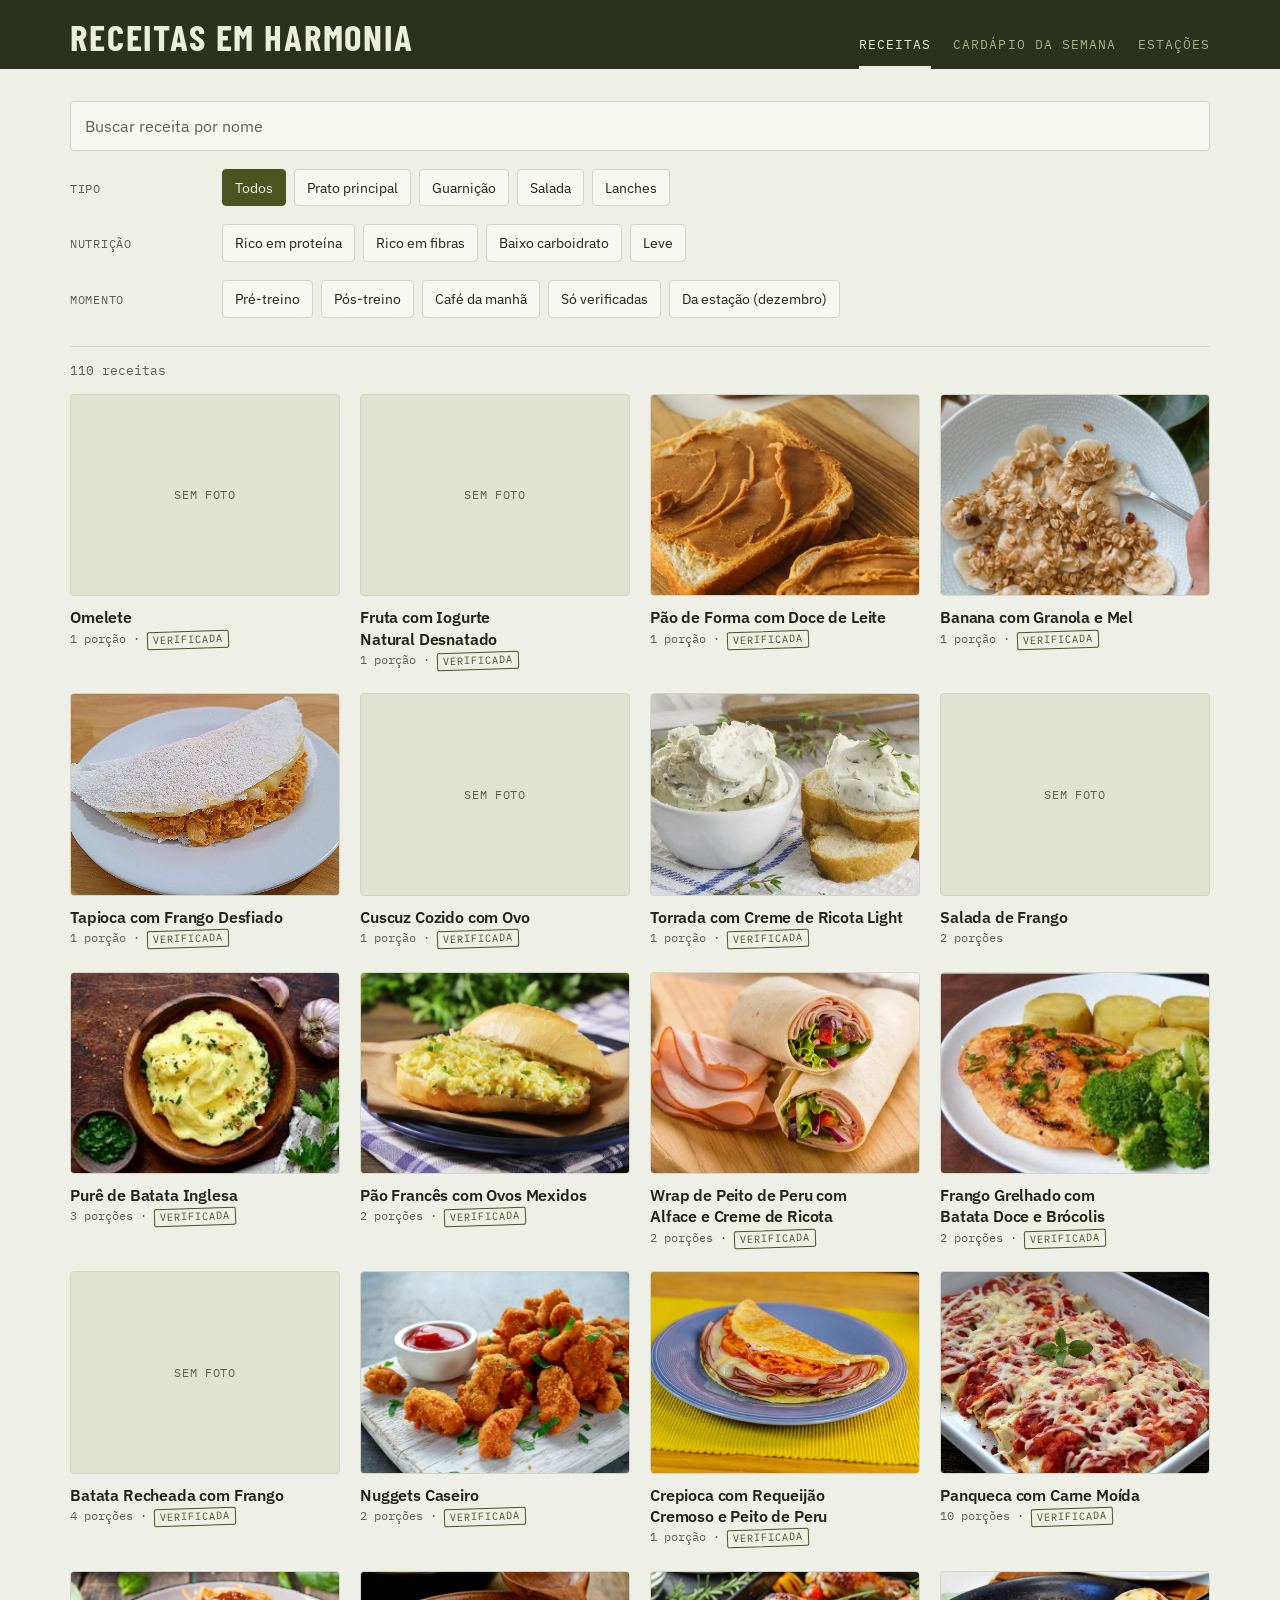
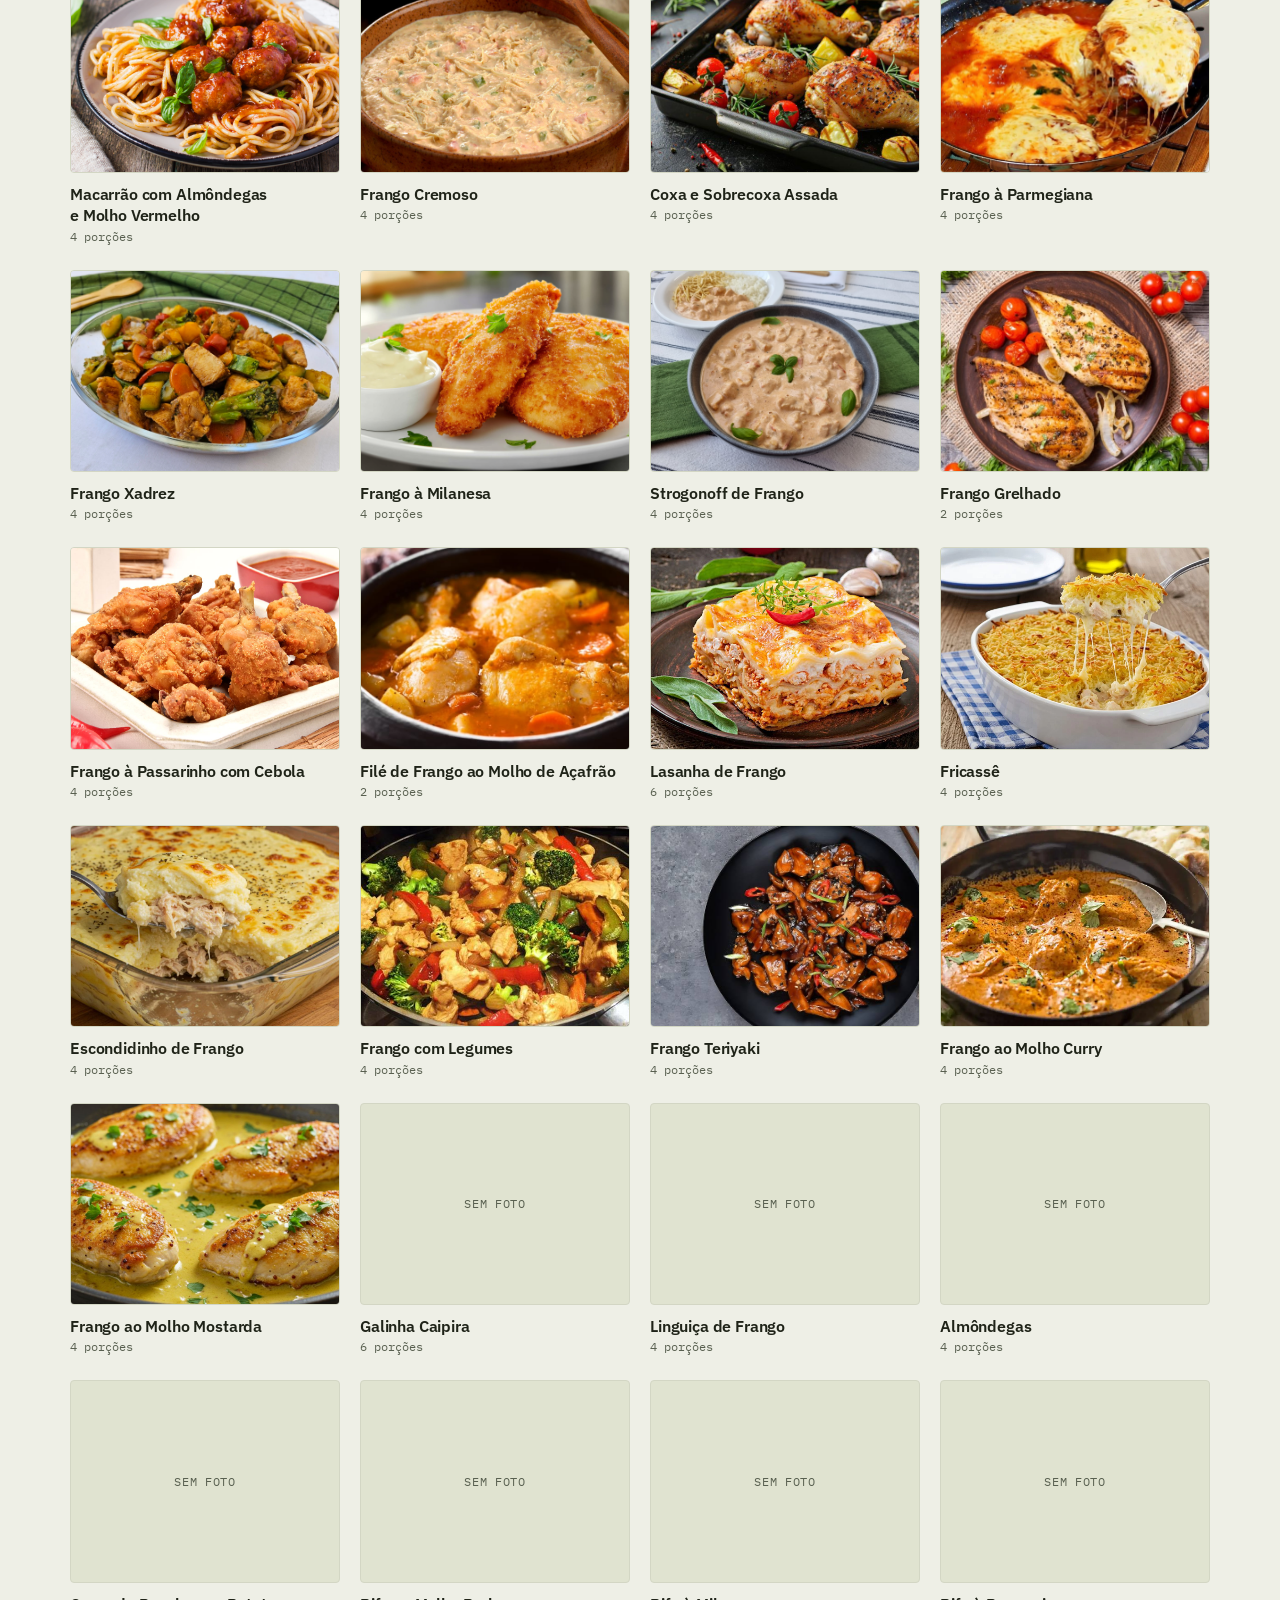
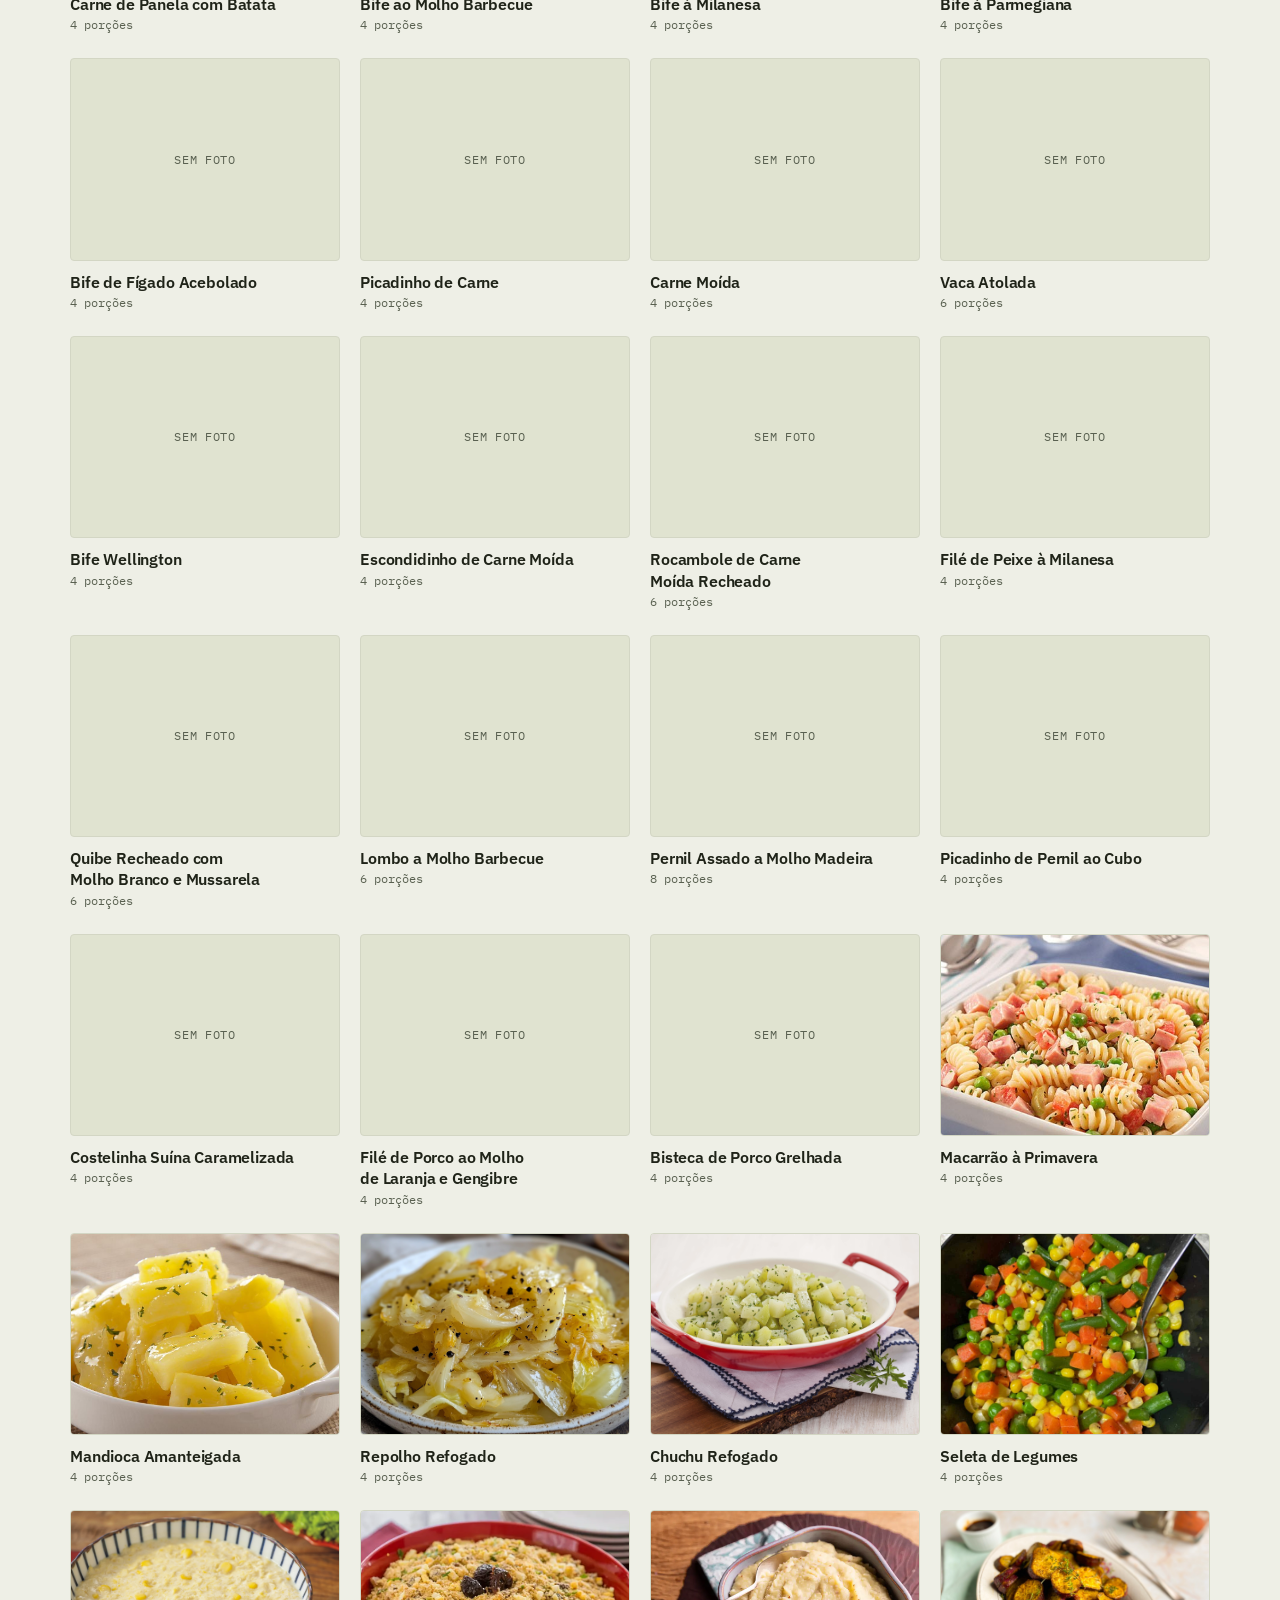
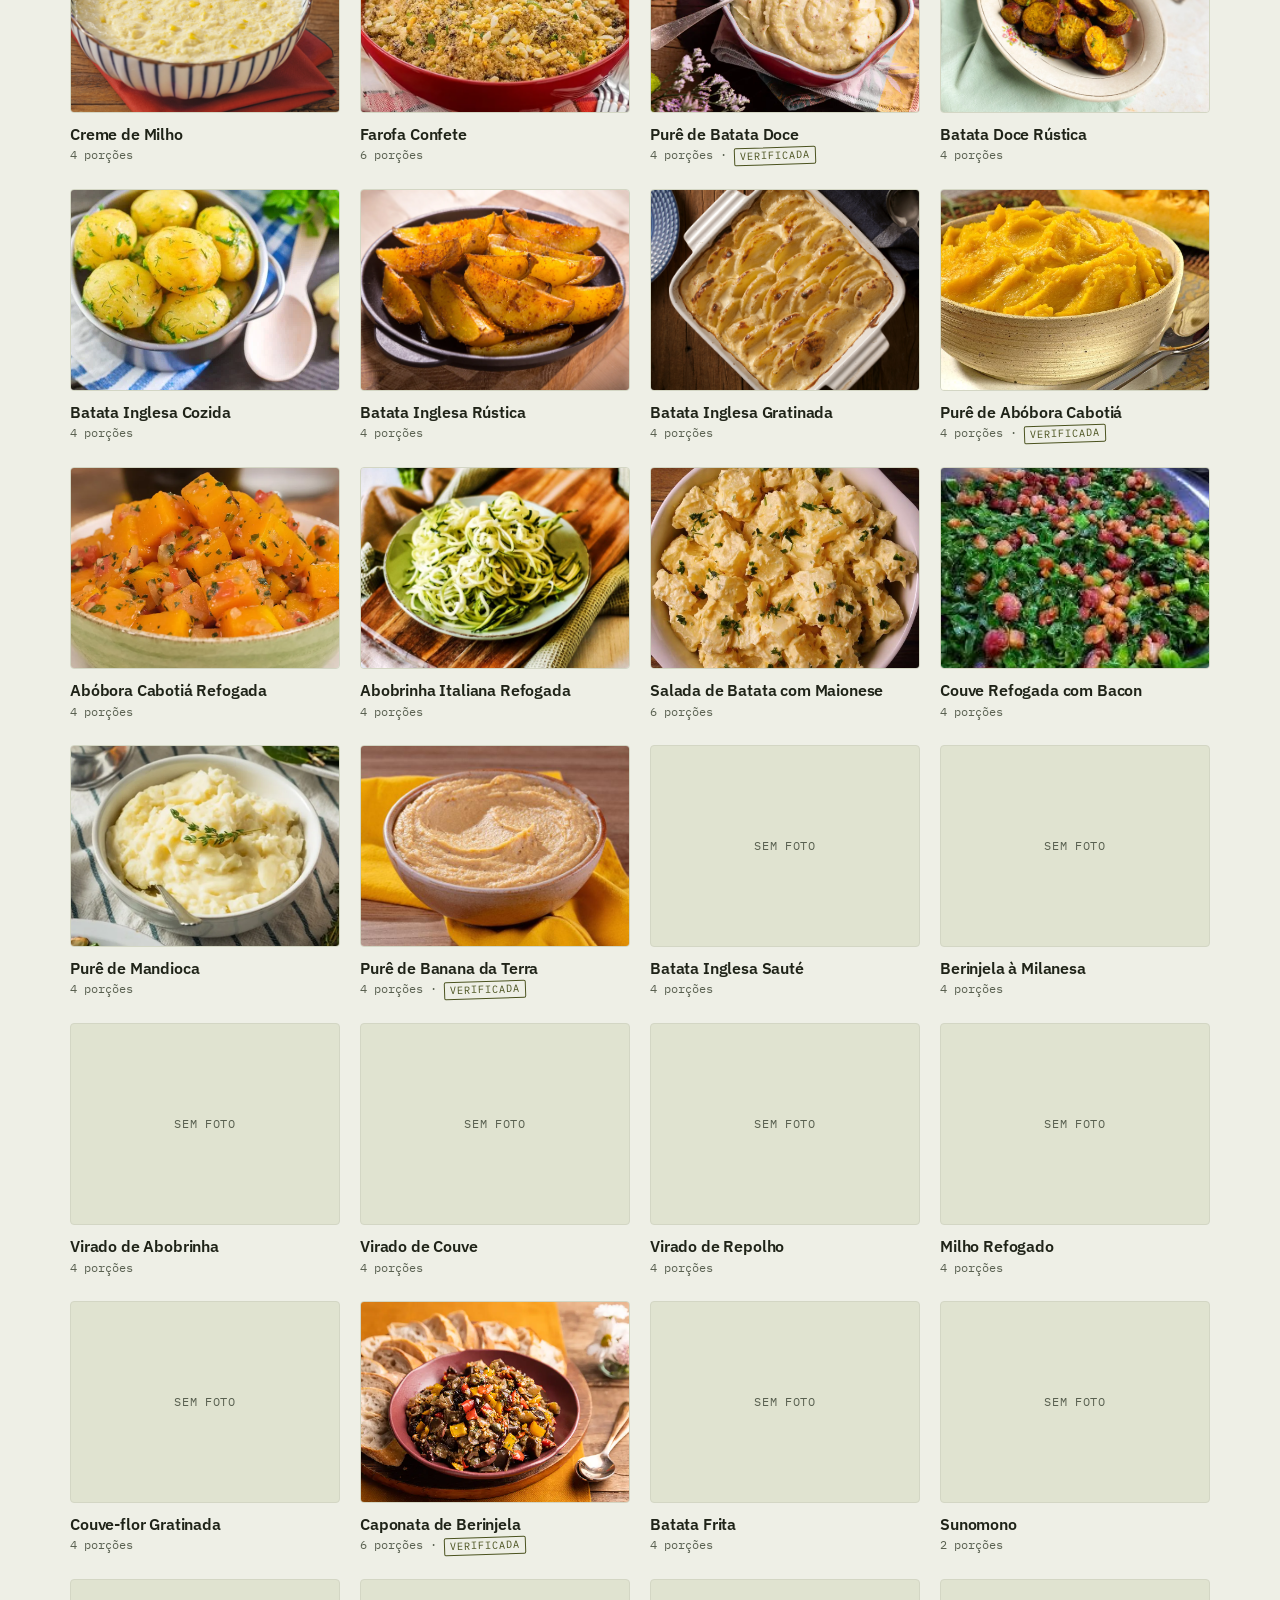
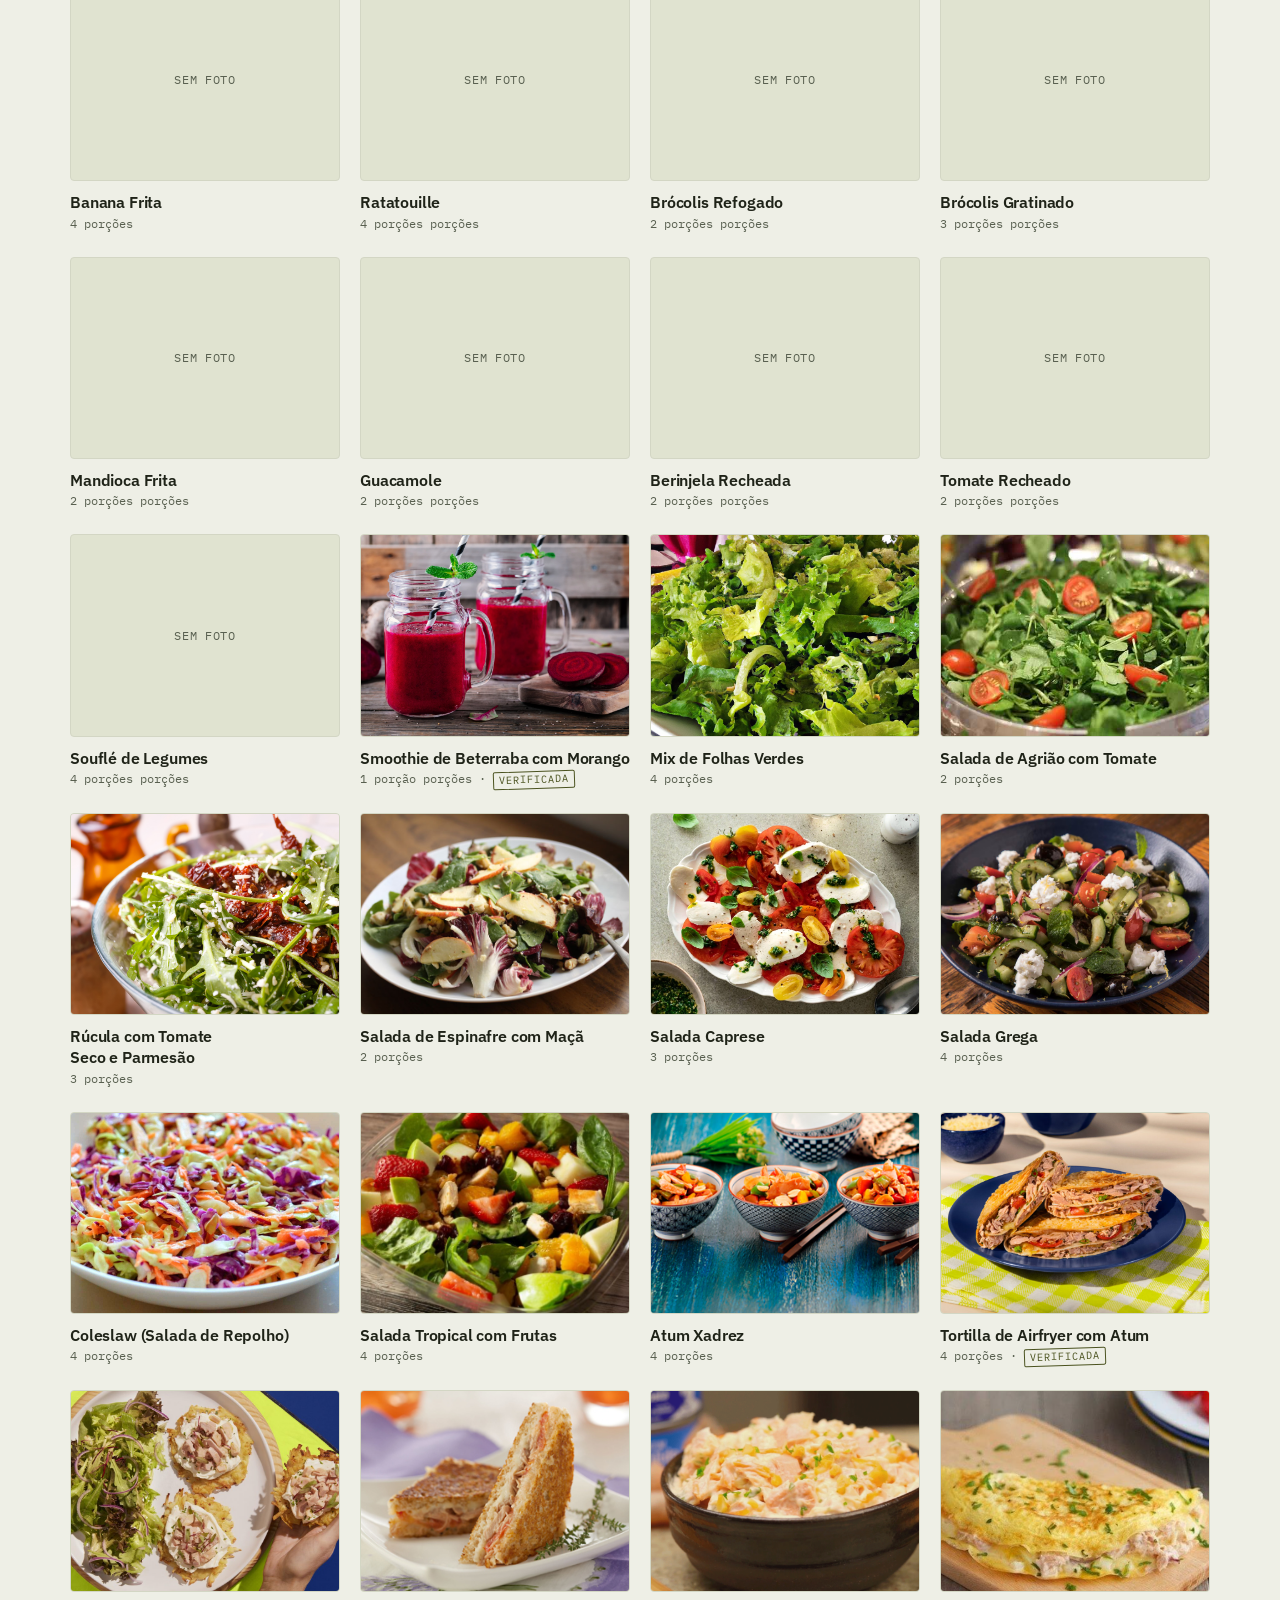
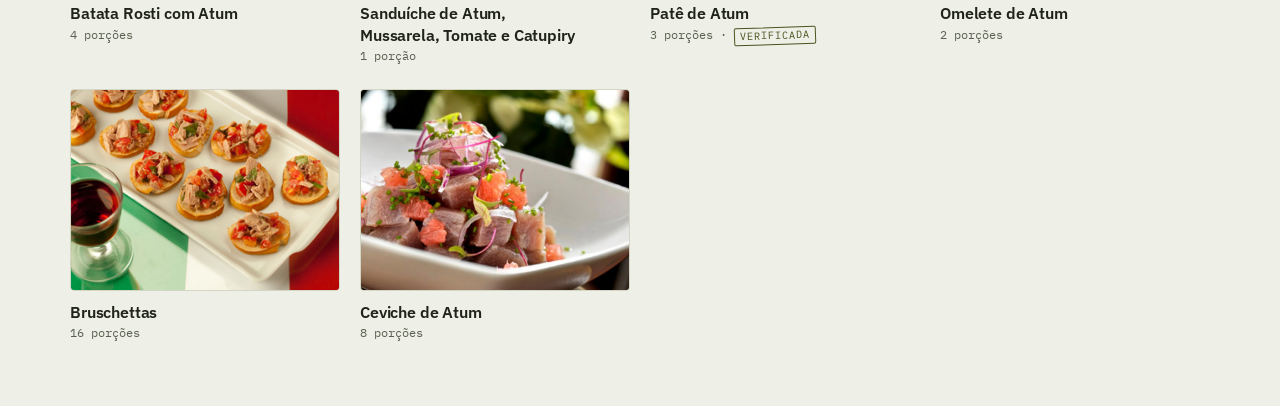
==== commit c474e496: "Refactor code structure for improved readability and maintainability" ====
--- a/index.html
+++ b/index.html
@@ -8,238 +8,211 @@
     <link rel="icon" href="imagens/favicon.png" type="image/png">
     <link rel="preconnect" href="https://fonts.googleapis.com">
     <link rel="preconnect" href="https://fonts.gstatic.com" crossorigin>
-    <link
-        href="https://fonts.googleapis.com/css2?family=Inter:wght@300;400;500;600;700&family=Poppins:wght@400;600;700&display=swap"
-        rel="stylesheet">
+    <link rel="stylesheet" href="https://fonts.googleapis.com/css2?family=Barlow+Condensed:wght@600;700&family=IBM+Plex+Mono:wght@400;500&family=IBM+Plex+Sans:wght@400;500;600&display=swap">
     <link href="https://cdn.jsdelivr.net/npm/bootstrap@5.3.0/dist/css/bootstrap.min.css" rel="stylesheet">
     <link rel="stylesheet" href="styles.css">
 </head>
 
-<body class="bg-light">
-    <div class="container main-container py-5">
-        <!-- Discovery Hub (Bento Grid) -->
-        <h1 class="visually-hidden">Hub de Receitas</h1>
-        <div class="discovery-hub mb-5">
-            <!-- Row 1: Search Card (Full Width) -->
-            <div class="bento-card search-card">
-                <h2 class="mb-3 fw-bold text-white">Descubra Sabores</h2>
-                <div class="search-container w-100">
-                    <div class="search-wrapper">
-                        <input type="text" id="search" class="form-control search-input"
-                            placeholder="O que vamos cozinhar hoje?" onkeyup="handleSearch()">
-                        <span class="search-icon">🔍</span>
-                    </div>
-                    <button class="btn-generate" onclick="window.location.href='gerador.html'">
-                        <span class="btn-icon">🎲</span>
-                        <span class="btn-text">Gerar Cardápio</span>
-                    </button>
+<body>
+    <header class="site-header">
+        <div class="inner">
+            <a class="brand" href="index.html">Receitas em Harmonia</a>
+            <nav class="site-nav" aria-label="Principal">
+                <a href="index.html" aria-current="page">Receitas</a>
+                <a href="gerador.html">Cardápio da semana</a>
+                <a href="estacoes.html">Estações</a>
+            </nav>
+        </div>
+    </header>
+
+    <div class="wrap">
+        <main>
+            <h1 class="visually-hidden">Receitas</h1>
+
+            <input type="search" id="search" class="search-input" aria-label="Buscar receita"
+                placeholder="Buscar receita por nome" oninput="filterRecipes()">
+
+            <details class="filters" id="filters" open>
+                <summary>Filtros<span id="filter-count"></span></summary>
+            <div class="filter-group">
+                <span class="filter-label" id="lbl-cat">Tipo</span>
+                <div class="chips" role="group" aria-labelledby="lbl-cat">
+                    <button class="chip active" data-cat="all" aria-pressed="true">Todos</button>
+                    <button class="chip" data-cat="Prato Principal" aria-pressed="false">Prato principal</button>
+                    <button class="chip" data-cat="Guarnição" aria-pressed="false">Guarnição</button>
+                    <button class="chip" data-cat="Salada" aria-pressed="false">Salada</button>
+                    <button class="chip" data-cat="Lanches" aria-pressed="false">Lanches</button>
                 </div>
             </div>
 
-            <!-- Row 2: Primary Filters -->
-            <div class="filters-primary">
-                <!-- Prato Principal -->
-                <div class="bento-card category-card" onclick="selectCategory('Prato Principal', this)"
-                    style="--hue: 350;">
-                    <span class="cat-icon">🍖</span>
-                    <span class="cat-name">Prato Principal</span>
+            <div class="filter-group">
+                <span class="filter-label" id="lbl-nut">Nutrição</span>
+                <div class="chips" role="group" aria-labelledby="lbl-nut">
+                    <button class="chip chip-tag" data-tag="Rico em proteína" aria-pressed="false">Rico em proteína</button>
+                    <button class="chip chip-tag" data-tag="Rico em fibras" aria-pressed="false">Rico em fibras</button>
+                    <button class="chip chip-tag" data-tag="Baixo carboidrato" aria-pressed="false">Baixo carboidrato</button>
+                    <button class="chip chip-tag" data-tag="Leve" aria-pressed="false">Leve</button>
                 </div>
-
-                <!-- Guarnição -->
-                <div class="bento-card category-card" onclick="selectCategory('Guarnição', this)" style="--hue: 280;">
-                    <span class="cat-icon">🥘</span>
-                    <span class="cat-name">Guarnição</span>
+            </div>
+
+            <div class="filter-group">
+                <span class="filter-label" id="lbl-mom">Momento</span>
+                <div class="chips" role="group" aria-labelledby="lbl-mom">
+                    <button class="chip chip-tag" data-tag="Pré-treino" aria-pressed="false">Pré-treino</button>
+                    <button class="chip chip-tag" data-tag="Pós-treino" aria-pressed="false">Pós-treino</button>
+                    <button class="chip chip-tag" data-tag="Café da manhã" aria-pressed="false">Café da manhã</button>
+                    <button class="chip" id="verified-card" aria-pressed="false">Só verificadas</button>
+                    <button class="chip" id="season-chip" aria-pressed="false" disabled title="Carregando calendário">Da estação</button>
                 </div>
-
-                <!-- Saladas -->
-                <div class="bento-card category-card" onclick="selectCategory('Salada', this)" style="--hue: 150;">
-                    <span class="cat-icon">🥗</span>
-                    <span class="cat-name">Salada</span>
-                </div>
-
-                <!-- Lanches -->
-                <div class="bento-card category-card" onclick="selectCategory('Lanches', this)" style="--hue: 45;">
-                    <span class="cat-icon">🥪</span>
-                    <span class="cat-name">Lanches</span>
-                </div>
-
-                <!-- Quitandas -->
-                <div class="bento-card category-card" onclick="selectCategory('Quitandas', this)" style="--hue: 35;">
-                    <span class="cat-icon">🍞</span>
-                    <span class="cat-name">Quitandas</span>
-                </div>
-            </div>
-
-            <!-- Row 3: Secondary Filters -->
-            <div class="filters-secondary">
-                <!-- Todos -->
-                <div class="bento-card category-card active" onclick="selectCategory('all', this)" style="--hue: 220;">
-                    <span class="cat-icon">🍽️</span>
-                    <span class="cat-name">Todos</span>
-                </div>
-
-                <!-- Verified Toggle -->
-                <div class="bento-card category-card" id="verified-card" onclick="toggleVerified(this)"
-                    style="--hue: 190;">
-                    <span class="cat-icon">✔</span>
-                    <span class="cat-name">Verificados</span>
-                </div>
-            </div>
-        </div>
-
-        <!-- Recipe Grid (Results) -->
-        <div id="recipe-list" class="recipe-grid"></div>
-
-        <!-- Details View -->
-        <div id="recipe-details" class="mt-4 d-none recipe-details-container"></div>
+            </div>
+            </details>
+
+            <div class="results-bar">
+                <span id="results-count" aria-live="polite"></span>
+                <button id="clear-filters" class="d-none" type="button">Limpar filtros</button>
+            </div>
+
+            <div id="recipe-list" class="recipe-grid"></div>
+        </main>
     </div>
 
+    <script src="app.js"></script>
     <script>
+        const { esc, photoHTML, portions } = App;
         let recipes = [];
         let currentCategory = 'all';
         let verifiedOnly = false;
+        let seasonOnly = false;
+        const thisMonth = new Date().getMonth();
+        const activeTags = new Set();
+        // No celular os filtros começam recolhidos; no desktop ficam sempre abertos.
+        const filtersEl = document.getElementById('filters');
+        const mobileMQ = window.matchMedia('(max-width: 640px)');
+        const syncFilters = () => { filtersEl.open = !mobileMQ.matches; };
+        syncFilters();
+        mobileMQ.addEventListener('change', syncFilters);
+        const norm = s => s.normalize('NFD').replace(/[̀-ͯ]/g, '').toLowerCase().trim();
 
         async function loadRecipes() {
             try {
-                const response = await fetch('receitas.json');
-                if (!response.ok) throw new Error('Erro ao carregar receitas');
-                recipes = await response.json();
+                recipes = await App.loadRecipes();
+                try {
+                    await App.loadSeasonal();
+                    const sc = document.getElementById('season-chip');
+                    sc.disabled = false;
+                    sc.title = 'Receitas com ingredientes em safra em ' + App.MONTHS[thisMonth];
+                    sc.textContent = 'Da estação (' + App.MONTHS[thisMonth].toLowerCase() + ')';
+                } catch (e) { console.error('Sazonalidade indisponível', e); }
                 filterRecipes();
             } catch (error) {
                 console.error('Erro:', error);
                 document.getElementById('recipe-list').innerHTML = `
-                    <div class="alert alert-danger">
-                        Erro ao carregar as receitas. Por favor, recarregue a página.
-                    </div>
-                `;
+                    <div class="empty-state">
+                        Não foi possível carregar as receitas. Se abriu o arquivo direto do disco, use um servidor local (por exemplo, python3 -m http.server).
+                    </div>`;
             }
         }
 
-        function selectCategory(category, element) {
-            currentCategory = category;
-
-            // Visual feedback
-            document.querySelectorAll('.category-card').forEach(el => {
-                if (el !== document.getElementById('verified-card')) el.classList.remove('active');
-            });
-            element.classList.add('active');
-
-            filterRecipes();
-        }
-
-        function toggleVerified(element) {
-            verifiedOnly = !verifiedOnly;
-            element.classList.toggle('active', verifiedOnly);
-            filterRecipes();
-        }
-
-        function handleSearch() {
-            filterRecipes();
+        function setupFilters() {
+            document.querySelectorAll('.chip[data-cat]').forEach(chip => {
+                chip.addEventListener('click', () => {
+                    currentCategory = chip.dataset.cat;
+                    document.querySelectorAll('.chip[data-cat]').forEach(c => {
+                        const on = c === chip;
+                        c.classList.toggle('active', on);
+                        c.setAttribute('aria-pressed', on);
+                    });
+                    filterRecipes();
+                });
+            });
+            document.querySelectorAll('.chip-tag').forEach(chip => {
+                chip.addEventListener('click', () => {
+                    const tag = chip.dataset.tag;
+                    activeTags.has(tag) ? activeTags.delete(tag) : activeTags.add(tag);
+                    chip.classList.toggle('active', activeTags.has(tag));
+                    chip.setAttribute('aria-pressed', activeTags.has(tag));
+                    filterRecipes();
+                });
+            });
+            const v = document.getElementById('verified-card');
+            v.addEventListener('click', () => {
+                verifiedOnly = !verifiedOnly;
+                v.classList.toggle('active', verifiedOnly);
+                v.setAttribute('aria-pressed', verifiedOnly);
+                filterRecipes();
+            });
+            const sc = document.getElementById('season-chip');
+            sc.addEventListener('click', () => {
+                seasonOnly = !seasonOnly;
+                sc.classList.toggle('active', seasonOnly);
+                sc.setAttribute('aria-pressed', seasonOnly);
+                filterRecipes();
+            });
+            document.getElementById('clear-filters').addEventListener('click', clearFilters);
+        }
+
+        function clearFilters() {
+            document.getElementById('search').value = '';
+            if (verifiedOnly) document.getElementById('verified-card').click();
+            if (seasonOnly) document.getElementById('season-chip').click();
+            document.querySelectorAll('.chip-tag.active').forEach(c => c.click());
+            document.querySelector('.chip[data-cat="all"]').click();
         }
 
         function filterRecipes() {
-            const searchTerm = document.getElementById('search').value.toLowerCase().trim();
-
-            const filteredRecipes = recipes.filter(recipe => {
-                const matchesType = currentCategory === "all" || recipe.categorias.includes(currentCategory);
-                const matchesSearch = recipe.nome.toLowerCase().includes(searchTerm);
+            const searchTerm = norm(document.getElementById('search').value);
+
+            const filtered = recipes.filter(recipe => {
+                const matchesType = currentCategory === 'all' || recipe.categorias.includes(currentCategory);
+                const matchesSearch = norm(recipe.nome).includes(searchTerm);
                 const matchesVerified = !verifiedOnly || recipe.verificado;
-
-                return matchesType && matchesSearch && matchesVerified;
-            });
-
-            displayRecipes(filteredRecipes);
-        }
-
-        function displayRecipes(filteredRecipes) {
-            const list = document.getElementById('recipe-list');
-            if (filteredRecipes.length === 0) {
-                list.innerHTML = '<div class="col-12 text-center text-muted py-5" style="grid-column: 1/-1;"><h3>Nenhuma receita encontrada 😕</h3></div>';
+                const matchesTags = [...activeTags].every(t => (recipe.tags || []).includes(t));
+                const matchesSeason = !seasonOnly || App.foodsInSeason(recipe, thisMonth).length > 0;
+                return matchesType && matchesSearch && matchesVerified && matchesTags && matchesSeason;
+            });
+
+            displayRecipes(filtered);
+
+            const n = filtered.length;
+            document.getElementById('results-count').textContent = n + (n === 1 ? ' receita' : ' receitas');
+            const dirty = searchTerm || currentCategory !== 'all' || verifiedOnly || seasonOnly || activeTags.size > 0;
+            document.getElementById('clear-filters').classList.toggle('d-none', !dirty);
+            const active = (currentCategory !== 'all' ? 1 : 0) + (verifiedOnly ? 1 : 0) + (seasonOnly ? 1 : 0) + activeTags.size;
+            document.getElementById('filter-count').textContent = active ? ` (${active} ativos)` : '';
+        }
+
+        function displayRecipes(list) {
+            const grid = document.getElementById('recipe-list');
+            if (list.length === 0) {
+                grid.innerHTML = `
+                    <div class="empty-state">
+                        <p class="m-0">Nenhuma receita com esses filtros.</p>
+                        <button class="btn-text" type="button" id="empty-clear">Limpar filtros</button>
+                    </div>`;
+                document.getElementById('empty-clear').addEventListener('click', clearFilters);
                 return;
             }
 
-            list.innerHTML = filteredRecipes.map(recipe => `
-                <div class="recipe-card" onclick="showRecipe('${recipe.nome}')" role="button" tabindex="0">
-                    <div class="recipe-bg" style="background-image: url('imagens/${recipe.image}'), url('imagens/placeholder.jpg');"></div>
-                    <div class="recipe-overlay"></div>
-                    <div class="recipe-content">
-                        ${recipe.verificado ? '<span class="verified-badge">✔</span>' : ''}
-                        <div class="recipe-info">
-                            <span class="recipe-meta">${recipe.porção} Porções</span>
-                            <h3 class="recipe-title">${recipe.nome}</h3>
-                        </div>
+            grid.innerHTML = list.map(recipe => `
+                <article class="recipe-card" data-name="${esc(recipe.nome)}" role="button" tabindex="0">
+                    ${photoHTML(recipe)}
+                    <div>
+                        <h2 class="recipe-title">${esc(recipe.nome)}</h2>
+                        <div class="recipe-meta">${portions(recipe)}${recipe.verificado ? ' · <span class="verified">verificada</span>' : ''}</div>
                     </div>
-                </div>
+                </article>
             `).join('');
-        }
-
-        function showRecipe(name) {
-            const recipe = recipes.find(r => r.nome === name);
-            if (recipe) {
-                document.getElementById('recipe-list').classList.add('d-none');
-                document.querySelector('.discovery-hub').classList.add('d-none');
-
-                const detailsDiv = document.getElementById('recipe-details');
-                detailsDiv.classList.remove('d-none');
-                window.scrollTo(0, 0);
-
-                detailsDiv.innerHTML = `
-                    <div class="details-card fade-in">
-                        <button class="btn btn-outline-dark rounded-pill mb-4" onclick="goBack()">← Voltar para Menu</button>
-                        
-                         <div class="row g-5">
-                            <div class="col-md-5">
-                                <div class="details-img-container shadow-lg">
-                                    <img src="imagens/${recipe.image}" class="details-img" alt="${recipe.nome}" onerror="this.src='imagens/placeholder.jpg'">
-                                </div>
-                            </div>
-                            <div class="col-md-7">
-                                <h1 class="display-4 fw-bold mb-3">${recipe.nome}</h1>
-                                
-                                <div class="d-flex flex-wrap gap-2 mb-4">
-                                    ${recipe.categorias.map(cat => `<span class="badge bg-dark rounded-pill px-3 py-2">${cat}</span>`).join('')}
-                                    ${recipe.verificado ? '<span class="badge bg-success rounded-pill px-3 py-2">Receita Verificada ✔</span>' : ''}
-                                </div>
-
-                                <div class="ingredients-box p-4 bg-white rounded-4 shadow-sm border mb-4">
-                                    <h4 class="mb-3 border-bottom pb-2">🛒 Ingredientes</h4>
-                                    <ul class="list-unstyled m-0">
-                                        ${Object.entries(recipe.ingredientes).map(([key, value]) => `
-                                            <li class="d-flex justify-content-between py-2 border-bottom-dashed">
-                                                <span class="text-secondary">${key}</span>
-                                                <span class="fw-bold text-dark">${value}</span>
-                                            </li>
-                                        `).join('')}
-                                    </ul>
-                                </div>
-                            </div>
-                         </div>
-                         
-                         <div class="mt-4 p-5 bg-white rounded-4 shadow-sm border">
-                            <h3 class="mb-4">👨‍🍳 Modo de Preparo</h3>
-                            <div class="steps-list">
-                                ${recipe.receita.map((step, index) => `
-                                    <div class="step-item d-flex gap-3 mb-4">
-                                        <div class="step-number">${index + 1}</div>
-                                        <p class="step-text m-0 align-self-center fs-5">${step}</p>
-                                    </div>
-                                `).join('')}
-                            </div>
-                         </div>
-                    </div>
-                `;
-            }
-        }
-
-        function goBack() {
-            document.getElementById('recipe-list').classList.remove('d-none');
-            document.querySelector('.discovery-hub').classList.remove('d-none');
-            document.getElementById('recipe-details').classList.add('d-none');
-        }
-
-        document.addEventListener('DOMContentLoaded', loadRecipes);
+
+            grid.querySelectorAll('.recipe-card').forEach(card => {
+                const open = () => App.showRecipeModal(recipes.find(r => r.nome === card.dataset.name));
+                card.addEventListener('click', open);
+                card.addEventListener('keydown', e => { if (e.key === 'Enter' || e.key === ' ') { e.preventDefault(); open(); } });
+            });
+        }
+
+        document.addEventListener('DOMContentLoaded', () => { setupFilters(); loadRecipes(); });
     </script>
     <script src="https://cdn.jsdelivr.net/npm/bootstrap@5.3.0/dist/js/bootstrap.bundle.min.js"></script>
 </body>
 
-</html>+</html>
--- a/styles.css
+++ b/styles.css
@@ -1,387 +1,629 @@
-/* Google Fonts */
-@import url('https://fonts.googleapis.com/css2?family=Inter:wght@300;400;500;600;700&family=Poppins:wght@400;600;700&display=swap');
+/* Receitas em Harmonia
+   Direção: ficha de campo. Verde militar, títulos condensados em caixa-alta, rótulos em mono.
+   Fontes: Barlow Condensed (títulos) + IBM Plex Sans (texto) + IBM Plex Mono (rótulos e números). */
 
 :root {
-    --bg-color: #F5F5F7;
-    --text-primary: #1D1D1F;
-    --text-secondary: #86868B;
-    --card-bg: #FFFFFF;
-    --accent-color: #0071E3;
-    --border-radius-lg: 24px;
-    --border-radius-md: 16px;
-    --shadow-soft: 0 10px 30px -10px rgba(0, 0, 0, 0.08);
-    --shadow-hover: 0 20px 40px -12px rgba(0, 0, 0, 0.15);
-    /* Colors derived from Hues */
-    --color-saturation: 85%;
-    --color-lightness: 95%;
-    /* Very light background for cards */
-    --active-lightness: 50%;
-}
+    --bg: #EEEFE6;
+    --surface: #F8F8F2;
+    --ink: #1F2318;
+    --ink-soft: #596050;
+    --line: #D3D6C4;
+    --accent: #4B5320;          /* verde militar */
+    --accent-strong: #353B14;
+    --accent-ink: #F4F5E8;
+    --band: #2B311B;            /* faixa do cabeçalho */
+    --band-ink: #ECEEDC;
+    --band-soft: #A9B08F;
+    --placeholder: #E0E3D0;
+    --radius: 4px;
+    --font-sans: 'IBM Plex Sans', system-ui, -apple-system, 'Segoe UI', sans-serif;
+    --font-mono: 'IBM Plex Mono', ui-monospace, 'SF Mono', Menlo, monospace;
+    --font-display: 'Barlow Condensed', 'Arial Narrow', Impact, sans-serif;
+}
+
+@media (prefers-color-scheme: dark) {
+    :root:not([data-theme="light"]) {
+        --bg: #14170E;
+        --surface: #1B1F13;
+        --ink: #ECEEDC;
+        --ink-soft: #A5AC92;
+        --line: #343A26;
+        --accent: #A9BA64;
+        --accent-strong: #C3D17F;
+        --accent-ink: #14170E;
+        --band: #0E1109;
+        --band-ink: #ECEEDC;
+        --band-soft: #8E967A;
+        --placeholder: #242919;
+        color-scheme: dark;
+    }
+}
+
+* { box-sizing: border-box; }
 
 body {
-    font-family: 'Inter', sans-serif;
-    background-color: var(--bg-color);
-    color: var(--text-primary);
+    margin: 0;
+    background: var(--bg);
+    color: var(--ink);
+    font-family: var(--font-sans);
+    font-size: 1rem;
+    line-height: 1.5;
     -webkit-font-smoothing: antialiased;
 }
 
-h1,
-h2,
-h3,
-h4,
-h5,
-h6 {
-    font-family: 'Poppins', sans-serif;
-}
-
-/* === Discovery Hub (Bento Grid) === */
-.discovery-hub {
+h1, h2, h3, h4 {
+    font-family: var(--font-sans);
+    font-weight: 600;
+    letter-spacing: -0.01em;
+    text-wrap: balance;
+    margin: 0;
+}
+
+a { color: inherit; }
+
+button { font: inherit; color: inherit; }
+
+:focus-visible {
+    outline: 2px solid var(--accent);
+    outline-offset: 2px;
+}
+
+.wrap {
+    max-width: 1180px;
+    margin-inline: auto;
+    padding-inline: max(20px, env(safe-area-inset-left, 0px));
+    padding-block: 0 64px;
+}
+
+/* === Cabeçalho e navegação === */
+.site-header {
+    background: var(--band);
+    color: var(--band-ink);
+    margin-bottom: 32px;
+}
+
+.site-header .inner {
+    max-width: 1180px;
+    margin-inline: auto;
+    padding-inline: max(20px, env(safe-area-inset-left, 0px));
+    padding-block: 18px 0;
+    display: flex;
+    flex-wrap: wrap;
+    align-items: flex-end;
+    justify-content: space-between;
+    gap: 6px 24px;
+}
+
+.brand {
+    font-family: var(--font-display);
+    font-weight: 700;
+    font-size: clamp(1.7rem, 4vw, 2.3rem);
+    line-height: 1;
+    text-transform: uppercase;
+    letter-spacing: 0.05em;
+    text-decoration: none;
+    padding-bottom: 14px;
+}
+
+.site-nav { display: flex; gap: 22px; }
+
+.site-nav a {
+    font-family: var(--font-mono);
+    font-size: 0.8rem;
+    text-transform: uppercase;
+    letter-spacing: 0.08em;
+    text-decoration: none;
+    color: var(--band-soft);
+    padding: 10px 0 12px;
+    border-bottom: 3px solid transparent;
+}
+
+.site-nav a:hover { color: var(--band-ink); }
+
+.site-nav a[aria-current="page"] {
+    color: var(--band-ink);
+    border-bottom-color: var(--band-ink);
+}
+
+.page-title {
+    font-family: var(--font-display);
+    font-weight: 700;
+    text-transform: uppercase;
+    letter-spacing: 0.04em;
+    font-size: clamp(2rem, 5vw, 2.8rem);
+    line-height: 1;
+    margin-bottom: 22px;
+}
+
+/* === Busca e filtros === */
+.search-input {
+    width: 100%;
+    background: var(--surface);
+    color: var(--ink);
+    border: 1px solid var(--line);
+    border-radius: var(--radius);
+    padding: 12px 14px;
+    font: inherit;
+}
+
+.search-input::placeholder { color: var(--ink-soft); }
+
+.search-input:focus-visible { border-color: var(--accent); outline-offset: 0; }
+
+.filter-group {
+    display: grid;
+    grid-template-columns: 8.5rem 1fr;
+    gap: 8px 16px;
+    align-items: baseline;
+    margin-top: 18px;
+}
+
+.filter-label {
+    font-family: var(--font-mono);
+    font-size: 0.75rem;
+    text-transform: uppercase;
+    letter-spacing: 0.06em;
+    color: var(--ink-soft);
+}
+
+.chips { display: flex; flex-wrap: wrap; gap: 8px; }
+
+.chip {
+    background: var(--surface);
+    border: 1px solid var(--line);
+    border-radius: var(--radius);
+    padding: 7px 12px;
+    font-size: 0.9rem;
+    cursor: pointer;
+    min-height: 36px;
+}
+
+.chip:hover { border-color: var(--accent); }
+
+.chip.active,
+.chip[aria-pressed="true"] {
+    background: var(--accent);
+    border-color: var(--accent);
+    color: var(--accent-ink);
+}
+
+.results-bar {
+    display: flex;
+    align-items: baseline;
+    justify-content: space-between;
+    gap: 16px;
+    margin: 28px 0 14px;
+    padding-top: 14px;
+    border-top: 1px solid var(--line);
+    font-family: var(--font-mono);
+    font-size: 0.8rem;
+    color: var(--ink-soft);
+}
+
+.results-bar button {
+    background: none;
+    border: 0;
+    padding: 4px 0;
+    color: var(--accent);
+    text-decoration: underline;
+    text-underline-offset: 3px;
+    cursor: pointer;
+    font-family: var(--font-mono);
+    font-size: 0.8rem;
+}
+
+/* === Grade de receitas === */
+.recipe-grid {
+    display: grid;
+    grid-template-columns: repeat(auto-fill, minmax(230px, 1fr));
+    gap: 24px 20px;
+}
+
+.recipe-card {
     display: flex;
     flex-direction: column;
-    gap: 24px;
-}
-
-.filters-primary {
-    display: grid;
-    grid-template-columns: repeat(2, 1fr);
-    gap: 16px;
-}
-
-@media (min-width: 768px) {
-    .filters-primary {
-        grid-template-columns: repeat(5, 1fr);
-        gap: 24px;
-    }
-}
-
-.filters-secondary {
-    display: grid;
-    grid-template-columns: repeat(2, 1fr);
-    gap: 16px;
-}
-
-@media (min-width: 768px) {
-    .filters-secondary {
-        gap: 24px;
-    }
-}
-
-.bento-card {
-    background: var(--card-bg);
-    border-radius: var(--border-radius-lg);
-    border: 1px solid rgba(0, 0, 0, 0.04);
-    box-shadow: var(--shadow-soft);
-    padding: 1.5rem;
-    transition: all 0.4s cubic-bezier(0.25, 0.8, 0.25, 1);
-    cursor: pointer;
-    position: relative;
-    overflow: hidden;
-    display: flex;
-    flex-direction: column;
-    justify-content: center;
-    align-items: center;
-    text-align: center;
-    min-height: 120px;
-    user-select: none;
-}
-
-.bento-card:hover {
-    transform: translateY(-4px);
-    box-shadow: var(--shadow-hover);
-}
-
-.bento-card:active {
-    transform: scale(0.96);
-}
-
-/* Category Specifics */
-.category-card {
-    /* Use CSS variable --hue to determine color */
-    background: hsl(var(--hue), var(--color-saturation), var(--color-lightness));
-    color: hsl(var(--hue), 60%, 20%);
-}
-
-.category-card.active {
-    background: hsl(var(--hue), 70%, 50%);
-    color: white;
-    box-shadow: 0 10px 25px -5px hsla(var(--hue), 70%, 50%, 0.4);
-}
-
-.cat-icon {
-    font-size: 2rem;
-    margin-bottom: 0.5rem;
+    gap: 10px;
+    cursor: pointer;
+    min-width: 0;
+}
+
+.recipe-card .photo {
+    aspect-ratio: 4 / 3;
+    width: 100%;
+    border-radius: var(--radius);
+    border: 1px solid var(--line);
+    transition: border-color 0.15s ease;
+}
+
+.recipe-card:hover .photo { border-color: var(--accent); }
+
+.recipe-card:hover .recipe-title { text-decoration: underline; text-underline-offset: 3px; }
+
+.recipe-title {
+    font-size: 1.02rem;
+    line-height: 1.3;
+}
+
+.recipe-meta {
+    font-family: var(--font-mono);
+    font-size: 0.75rem;
+    color: var(--ink-soft);
+    margin-top: 2px;
+}
+
+.verified {
+    display: inline-block;
+    color: var(--accent);
+    border: 1px solid var(--accent);
+    border-radius: 2px;
+    padding: 0 5px;
+    font-size: 0.65rem;
+    text-transform: uppercase;
+    letter-spacing: 0.1em;
+    transform: rotate(-2deg);
+}
+
+/* === Foto e placeholder === */
+.photo {
     display: block;
-}
-
-.cat-name {
-    font-weight: 600;
-    font-size: 0.95rem;
-    letter-spacing: -0.01em;
-}
-
-/* Search Card Specifics */
-.search-card {
-    width: 100%;
-    background: linear-gradient(135deg, #FF9A9E 0%, #FECFEF 99%, #FECFEF 100%);
-    /* Placeholder Gradient */
-    background: linear-gradient(135deg, #667eea 0%, #764ba2 100%);
-    /* Trendy Deep Purple/Blue */
-    align-items: flex-start;
-    /* Align text left */
-    text-align: left;
-    min-height: 180px;
-    padding: 24px;
-    display: flex;
-    flex-direction: column;
-    justify-content: center;
-}
-
-.search-container {
-    display: flex;
-    gap: 16px;
-    align-items: center;
-}
-
-@media (max-width: 767px) {
-    .search-container {
-        flex-direction: column;
-        align-items: stretch;
-    }
-}
-
-.search-wrapper {
-    position: relative;
-    flex-grow: 1;
-}
-
-.search-input {
-    width: 100%;
-    border-radius: 50px;
-    border: none;
-    padding: 12px 20px 12px 45px;
-    font-size: 1rem;
-    box-shadow: 0 4px 15px rgba(0, 0, 0, 0.1);
-    background: rgba(255, 255, 255, 0.9);
-    backdrop-filter: blur(10px);
-}
-
-.btn-generate {
-    background: #FFD166;
-    /* Vibrant Yellow/Orange */
-    color: #333;
-    border: none;
-    border-radius: 50px;
-    padding: 12px 24px;
-    font-weight: 600;
-    cursor: pointer;
-    box-shadow: 0 4px 15px rgba(0, 0, 0, 0.1);
-    white-space: nowrap;
-    transition: all 0.3s ease;
-    display: flex;
-    align-items: center;
-    gap: 8px;
-    justify-content: center;
-    min-width: 160px;
-}
-
-.btn-generate:hover {
-    transform: translateY(-2px);
-    box-shadow: 0 8px 20px rgba(0, 0, 0, 0.15);
-    background: #ffdb85;
-}
-
-.btn-generate .btn-icon {
-    font-size: 1.2rem;
-}
-
-.search-input:focus {
-    box-shadow: 0 8px 25px rgba(0, 0, 0, 0.15);
-    background: #fff;
-    outline: none;
-}
-
-.search-icon {
-    position: absolute;
-    left: 15px;
-    top: 50%;
-    transform: translateY(-50%);
-    color: #888;
-    pointer-events: none;
-}
-
-/* === Recipe Grid === */
-.recipe-grid {
-    display: grid;
-    grid-template-columns: repeat(auto-fill, minmax(280px, 1fr));
-    gap: 24px;
-    animation: fadeIn 0.6s ease-out;
-}
-
-.recipe-card {
-    position: relative;
-    aspect-ratio: 4/5;
-    /* Uniform sizing */
-    border-radius: var(--border-radius-lg);
-    overflow: hidden;
-    cursor: pointer;
-    box-shadow: var(--shadow-soft);
-    transition: all 0.4s ease;
-    background-color: #ddd;
-    /* Loading placeholder */
-}
-
-.recipe-card:hover {
-    transform: translateY(-8px);
-    box-shadow: 0 20px 40px rgba(0, 0, 0, 0.2);
-}
-
-.recipe-bg {
-    position: absolute;
-    top: 0;
-    left: 0;
-    right: 0;
-    bottom: 0;
-    background-size: cover;
-    background-position: center;
-    transition: transform 0.8s ease;
-}
-
-.recipe-card:hover .recipe-bg {
-    transform: scale(1.1);
-}
-
-.recipe-overlay {
-    position: absolute;
-    top: 0;
-    left: 0;
-    right: 0;
-    bottom: 0;
-    background: linear-gradient(to bottom, rgba(0, 0, 0, 0) 40%, rgba(0, 0, 0, 0.8) 100%);
-}
-
-.recipe-content {
-    position: absolute;
-    bottom: 0;
-    left: 0;
-    width: 100%;
-    padding: 1.5rem;
-    color: white;
-    z-index: 2;
-}
-
-.recipe-title {
-    font-size: 1.25rem;
-    font-weight: 700;
-    margin: 0;
-    line-height: 1.3;
-    text-shadow: 0 2px 4px rgba(0, 0, 0, 0.3);
-}
-
-.recipe-meta {
-    display: inline-block;
-    font-size: 0.8rem;
-    font-weight: 600;
-    text-transform: uppercase;
-    letter-spacing: 0.05em;
-    opacity: 0.9;
-    margin-bottom: 0.5rem;
-    background: rgba(255, 255, 255, 0.2);
-    padding: 4px 10px;
-    border-radius: 20px;
-    backdrop-filter: blur(4px);
-}
-
-.verified-badge {
-    position: absolute;
-    top: 15px;
-    right: 15px;
-    background: #fff;
-    color: #198754;
-    width: 32px;
-    height: 32px;
-    border-radius: 50%;
+    object-fit: cover;
+    background: var(--placeholder);
+}
+
+.photo-empty {
     display: flex;
     align-items: center;
     justify-content: center;
-    font-size: 1rem;
-    box-shadow: 0 4px 10px rgba(0, 0, 0, 0.1);
-    z-index: 10;
-}
-
-/* === Details View === */
-.details-card {
-    background: var(--card-bg);
-    border-radius: var(--border-radius-lg);
-    padding: 2rem;
-    position: relative;
-    animation: slideUp 0.5s cubic-bezier(0.165, 0.84, 0.44, 1);
-}
-
-.details-img-container {
-    border-radius: var(--border-radius-lg);
+    color: var(--ink-soft);
+    font-family: var(--font-mono);
+    font-size: 0.72rem;
+    text-transform: uppercase;
+    letter-spacing: 0.06em;
+    text-align: center;
+    padding: 4px;
+}
+
+/* === Botões === */
+.btn-solid,
+.btn-line {
+    font-family: var(--font-display);
+    font-size: 1.15rem;
+    text-transform: uppercase;
+    letter-spacing: 0.06em;
+    display: inline-flex;
+    align-items: center;
+    justify-content: center;
+    min-height: 44px;
+    padding: 0 18px;
+    border-radius: var(--radius);
+    border: 1px solid var(--accent);
+    font-weight: 600;
+    text-decoration: none;
+    cursor: pointer;
+}
+
+.btn-solid { background: var(--accent); color: var(--accent-ink); }
+.btn-solid:hover { background: var(--accent-strong); border-color: var(--accent-strong); }
+
+.btn-line { background: transparent; color: var(--accent); }
+.btn-line:hover { background: var(--accent); color: var(--accent-ink); }
+
+.btn-text {
+    background: none;
+    border: 0;
+    padding: 8px 0;
+    color: var(--ink-soft);
+    text-decoration: underline;
+    text-underline-offset: 3px;
+    cursor: pointer;
+}
+
+.btn-text:hover { color: var(--ink); }
+
+/* === Cardápio semanal === */
+.toolbar {
+    display: flex;
+    flex-wrap: wrap;
+    align-items: center;
+    justify-content: space-between;
+    gap: 12px 20px;
+    margin-bottom: 8px;
+}
+
+.toolbar label { color: var(--ink-soft); font-size: 0.9rem; margin-right: 8px; }
+
+.toolbar select {
+    background: var(--surface);
+    color: var(--ink);
+    border: 1px solid var(--line);
+    border-radius: var(--radius);
+    padding: 9px 12px;
+    min-height: 44px;
+    font: inherit;
+}
+
+.hint {
+    color: var(--ink-soft);
+    font-size: 0.9rem;
+    max-width: 62ch;
+    margin: 0 0 24px;
+}
+
+.week-grid {
+    display: grid;
+    grid-template-columns: repeat(auto-fill, minmax(320px, 1fr));
+    gap: 20px;
+}
+
+.day {
+    background: var(--surface);
+    border: 1px solid var(--line);
+    border-radius: var(--radius);
+    padding: 0 16px 16px;
+    min-width: 0;
     overflow: hidden;
-    height: 100%;
-    min-height: 400px;
-    /* Ensure visual weight */
-}
-
-.details-img {
-    width: 100%;
-    height: 100%;
-    object-fit: cover;
-}
-
-.step-number {
-    font-size: 1.5rem;
-    font-weight: 900;
-    color: var(--accent-color);
-    min-width: 40px;
-}
-
-.border-bottom-dashed {
-    border-bottom: 1px dashed #e0e0e0 !important;
-}
-
-/* Animations */
-@keyframes fadeIn {
-    from {
-        opacity: 0;
-        transform: translateY(20px);
-    }
-
-    to {
-        opacity: 1;
-        transform: translateY(0);
-    }
-}
-
-@keyframes slideUp {
-    from {
-        opacity: 0;
-        transform: translateY(40px);
-    }
-
-    to {
-        opacity: 1;
-        transform: translateY(0);
-    }
-}
-
-/* Mobile Tweaks */
-@media (max-width: 768px) {
-    .main-container {
-        padding: 1rem;
-    }
-
-    .bento-card {
-        padding: 1rem;
-    }
-
-    .cat-icon {
-        font-size: 1.5rem;
-    }
-
-    .discovery-hub {
-        gap: 12px;
-    }
-}+}
+
+.day h2 {
+    margin: 0 -16px 4px;
+    padding: 8px 16px 6px;
+    background: var(--accent);
+    color: var(--accent-ink);
+    font-family: var(--font-display);
+    font-weight: 600;
+    font-size: 1.35rem;
+    text-transform: uppercase;
+    letter-spacing: 0.08em;
+    line-height: 1.1;
+}
+
+.slot {
+    display: grid;
+    grid-template-columns: 56px minmax(0, 1fr);
+    gap: 4px 12px;
+    padding-block: 12px;
+    border-bottom: 1px solid var(--line);
+}
+
+.slot:last-child { border-bottom: 0; padding-bottom: 0; }
+
+.slot .photo { width: 56px; height: 56px; border-radius: 4px; grid-row: span 2; }
+
+.slot-cat {
+    font-family: var(--font-mono);
+    font-size: 0.7rem;
+    text-transform: uppercase;
+    letter-spacing: 0.06em;
+    color: var(--ink-soft);
+}
+
+.slot-name {
+    background: none;
+    border: 0;
+    padding: 0;
+    text-align: left;
+    font-weight: 500;
+    line-height: 1.3;
+    cursor: pointer;
+    text-decoration: underline;
+    text-decoration-color: var(--line);
+    text-underline-offset: 3px;
+}
+
+.slot-name:hover { text-decoration-color: var(--ink); }
+
+.slot-actions {
+    grid-column: 2;
+    display: flex;
+    gap: 6px;
+    margin-top: 6px;
+}
+
+.slot-actions button {
+    background: transparent;
+    border: 1px solid var(--line);
+    border-radius: 4px;
+    min-height: 44px;
+    min-width: 76px;
+    padding: 0 12px;
+    font-size: 0.85rem;
+    cursor: pointer;
+}
+
+.slot-actions button:hover { border-color: var(--accent); }
+
+.slot-actions button[aria-pressed="true"] {
+    background: var(--accent);
+    border-color: var(--accent);
+    color: var(--accent-ink);
+}
+
+/* === Modal da receita (sobrescreve o Bootstrap) === */
+.modal-content {
+    background: var(--surface);
+    color: var(--ink);
+    border: 1px solid var(--line);
+    border-radius: 8px;
+}
+
+.modal-title { font-family: var(--font-display); font-weight: 700; text-transform: uppercase; letter-spacing: 0.04em; font-size: 2rem; line-height: 1.05; }
+
+.modal .btn-close { filter: none; }
+
+@media (prefers-color-scheme: dark) {
+    :root:not([data-theme="light"]) .modal .btn-close { filter: invert(1); }
+}
+
+.tag-list { display: flex; flex-wrap: wrap; gap: 6px; padding: 0; margin: 14px 0 0; list-style: none; }
+
+.tag {
+    border: 1px solid var(--line);
+    border-radius: 4px;
+    padding: 3px 8px;
+    font-size: 0.78rem;
+    color: var(--ink-soft);
+}
+
+.tag-accent { color: var(--accent); border-color: var(--accent); text-transform: uppercase; letter-spacing: 0.08em; font-family: var(--font-mono); font-size: 0.7rem; }
+
+.section-label {
+    font-family: var(--font-mono);
+    font-size: 0.75rem;
+    text-transform: uppercase;
+    letter-spacing: 0.08em;
+    color: var(--ink-soft);
+    margin: 0 0 10px;
+    font-weight: 500;
+}
+
+.ingredients { list-style: none; padding: 0; margin: 0; font-size: 0.95rem; }
+
+.ingredients li {
+    display: flex;
+    justify-content: space-between;
+    gap: 16px;
+    padding: 8px 0;
+    border-bottom: 1px dashed var(--line);
+}
+
+.ingredients li span:first-child { color: var(--ink-soft); }
+.ingredients li span:last-child { text-align: right; font-weight: 500; }
+
+.steps { counter-reset: step; list-style: none; padding: 0; margin: 0; }
+
+.steps li {
+    counter-increment: step;
+    display: grid;
+    grid-template-columns: 2rem 1fr;
+    gap: 8px;
+    margin-bottom: 14px;
+    max-width: 68ch;
+}
+
+.steps li::before {
+    content: counter(step);
+    font-family: var(--font-mono);
+    color: var(--ink-soft);
+}
+
+.empty-state {
+    grid-column: 1 / -1;
+    padding: 48px 0;
+    color: var(--ink-soft);
+}
+
+.empty-state button { margin-top: 8px; }
+
+/* === Celular === */
+@media (max-width: 640px) {
+    .filter-group { grid-template-columns: 1fr; margin-top: 14px; }
+    .recipe-grid { grid-template-columns: repeat(2, minmax(0, 1fr)); gap: 20px 12px; }
+    .recipe-title { font-size: 0.95rem; }
+    .week-grid { grid-template-columns: minmax(0, 1fr); }
+}
+
+@media (prefers-reduced-motion: reduce) {
+    * { transition: none !important; animation: none !important; }
+}
+
+/* === Filtros recolhíveis (só no celular) === */
+.filters > summary {
+    display: none;
+    cursor: pointer;
+    min-height: 44px;
+    align-items: center;
+    margin-top: 14px;
+    padding: 0 14px;
+    border: 1px solid var(--line);
+    border-radius: var(--radius);
+    background: var(--surface);
+    font-weight: 500;
+    list-style: none;
+}
+
+.filters > summary::-webkit-details-marker { display: none; }
+
+@media (max-width: 640px) {
+    .filters > summary { display: flex; }
+}
+
+.filters > summary::after { content: "+"; margin-left: auto; font-family: var(--font-mono); }
+.filters[open] > summary::after { content: "\2212"; }
+
+/* === Calendário de safra === */
+.month-picker { display: flex; flex-wrap: wrap; gap: 6px; margin-bottom: 8px; }
+.month-picker .chip { min-width: 52px; justify-content: center; padding-inline: 10px; font-family: var(--font-mono); font-size: 0.8rem; text-transform: uppercase; letter-spacing: 0.04em; }
+
+.legend { display: inline-flex; align-items: center; gap: 6px 10px; flex-wrap: wrap; }
+.swatch { display: inline-block; width: 12px; height: 12px; border-radius: 2px; border: 1px solid var(--accent); }
+.swatch-high { background: var(--accent); }
+.swatch-mid { background: color-mix(in srgb, var(--accent) 22%, transparent); margin-left: 8px; }
+
+.food-group { margin-bottom: 22px; }
+
+.food {
+    display: inline-flex;
+    align-items: center;
+    gap: 8px;
+    min-height: 40px;
+    padding: 6px 12px;
+    border-radius: var(--radius);
+    border: 1px solid var(--accent);
+    cursor: pointer;
+    font-size: 0.95rem;
+}
+
+.food-high { background: var(--accent); color: var(--accent-ink); }
+.food-mid { background: color-mix(in srgb, var(--accent) 14%, var(--surface)); color: var(--ink); }
+.food[aria-pressed="true"] { outline: 2px solid var(--ink); outline-offset: 2px; }
+
+.food-n {
+    font-family: var(--font-mono);
+    font-size: 0.7rem;
+    opacity: 0.85;
+    border-left: 1px solid currentColor;
+    padding-left: 8px;
+}
+
+.food-recipes {
+    background: var(--surface);
+    border: 1px solid var(--line);
+    border-radius: var(--radius);
+    padding: 16px;
+    margin-bottom: 8px;
+}
+
+.food-recipe-list { list-style: none; margin: 0; padding: 0; display: grid; grid-template-columns: repeat(auto-fill, minmax(240px, 1fr)); gap: 6px 20px; }
+.food-recipe-list .slot-name { min-height: 36px; }
+
+.section-title {
+    font-family: var(--font-display);
+    font-weight: 700;
+    text-transform: uppercase;
+    letter-spacing: 0.05em;
+    font-size: 1.6rem;
+    margin: 40px 0 12px;
+}
+
+.matrix-scroll { overflow-x: auto; border: 1px solid var(--line); border-radius: var(--radius); background: var(--surface); }
+.matrix { border-collapse: collapse; width: 100%; min-width: 640px; font-size: 0.85rem; }
+.matrix th, .matrix td { padding: 6px 4px; text-align: center; border-bottom: 1px solid var(--line); }
+.matrix thead th { font-family: var(--font-mono); font-weight: 500; font-size: 0.7rem; text-transform: uppercase; letter-spacing: 0.04em; color: var(--ink-soft); position: sticky; top: 0; background: var(--surface); }
+.matrix .matrix-name { text-align: left; padding-left: 12px; font-weight: 500; position: sticky; left: 0; background: var(--surface); min-width: 130px; }
+.matrix-group th { text-align: left; padding: 10px 12px 6px; font-family: var(--font-mono); font-size: 0.72rem; text-transform: uppercase; letter-spacing: 0.08em; color: var(--ink-soft); background: var(--bg); }
+.matrix td { font-family: var(--font-mono); font-size: 0.7rem; }
+.matrix td.lv2 { background: var(--accent); color: var(--accent-ink); }
+.matrix td.lv1 { background: color-mix(in srgb, var(--accent) 22%, transparent); color: var(--ink); }
+.matrix th.now { color: var(--ink); box-shadow: inset 0 -3px 0 var(--accent); }
+.matrix td.now:not(.lv2):not(.lv1) { background: color-mix(in srgb, var(--accent) 6%, transparent); }
+
+.sources ul { padding-left: 1.1rem; max-width: 80ch; }
+.sources li { margin-bottom: 10px; }
+.sources p { color: var(--ink-soft); font-size: 0.9rem; max-width: 80ch; }
+
+.season-note { margin: 12px 0 0; font-size: 0.88rem; color: var(--ink-soft); }
+.season-note strong { color: var(--accent); font-weight: 600; }
+
+@media (max-width: 640px) {
+    .month-picker .chip { min-width: 46px; }
+}
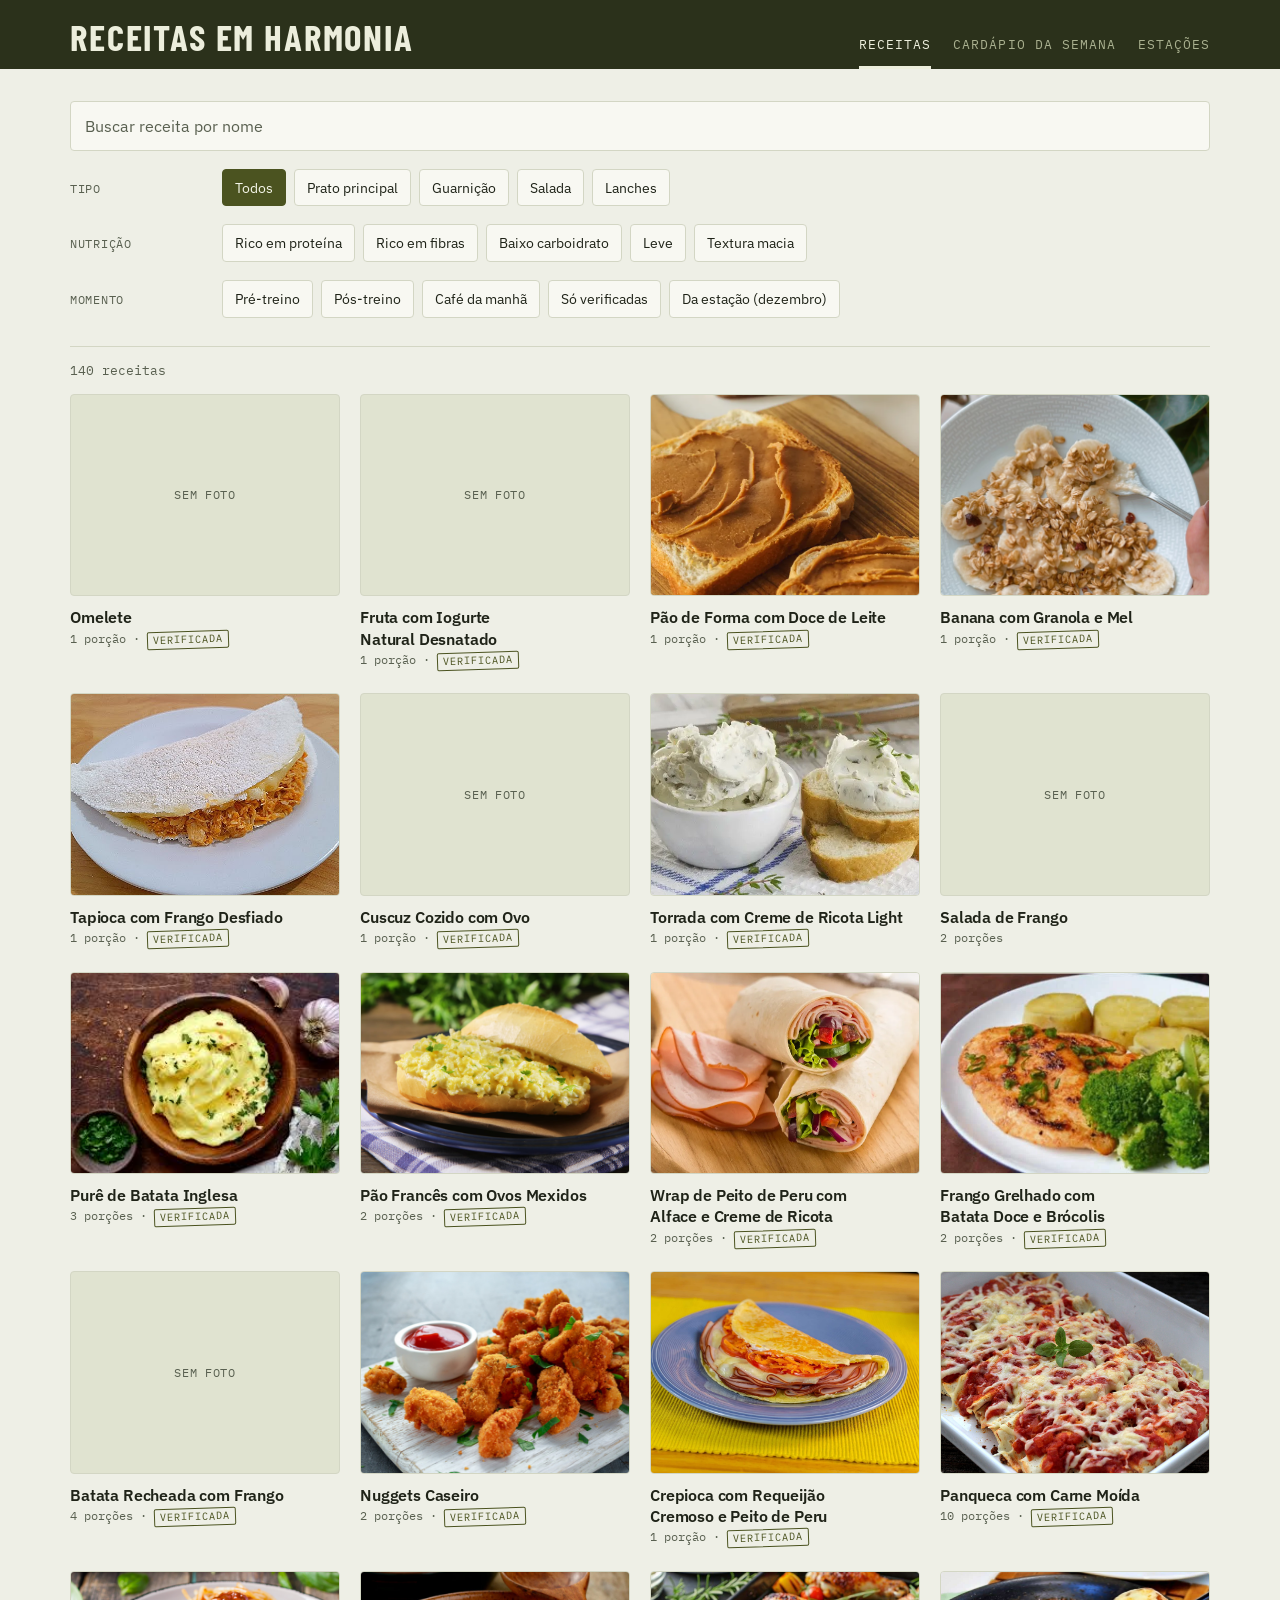
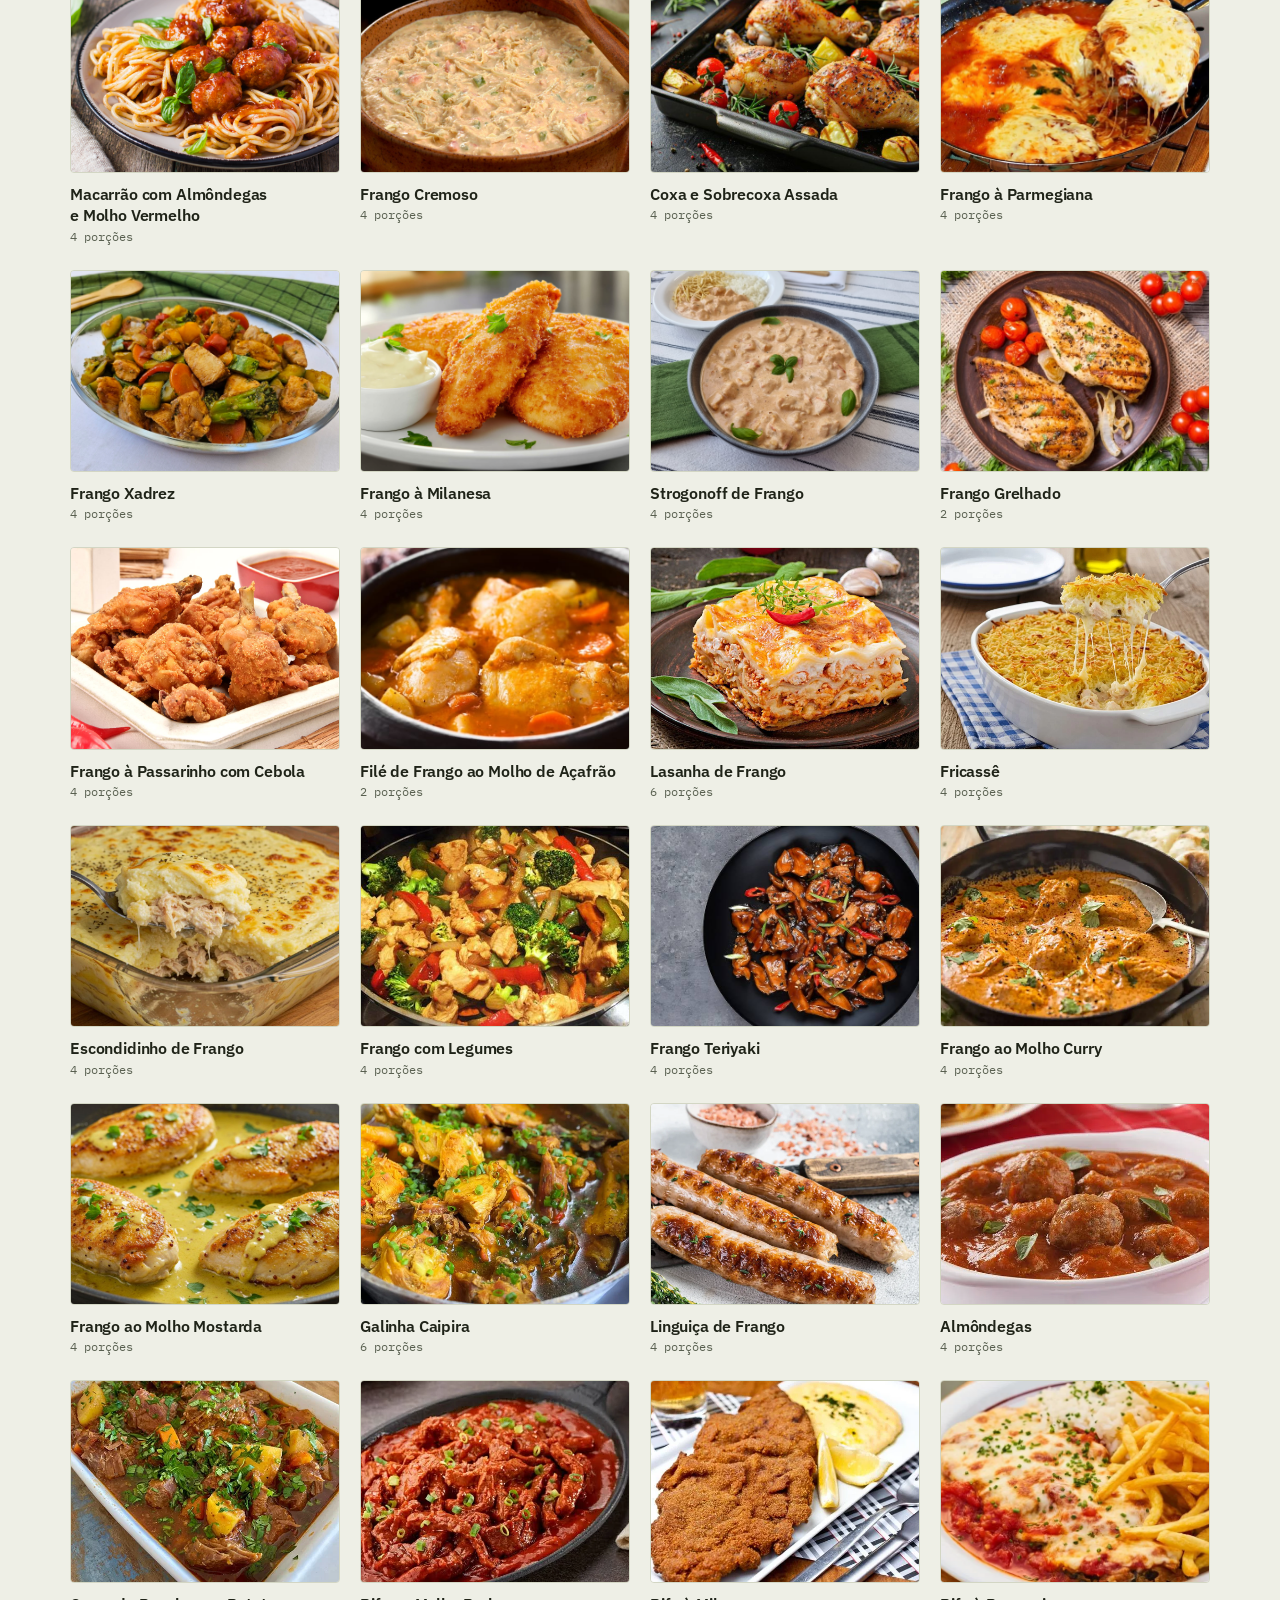
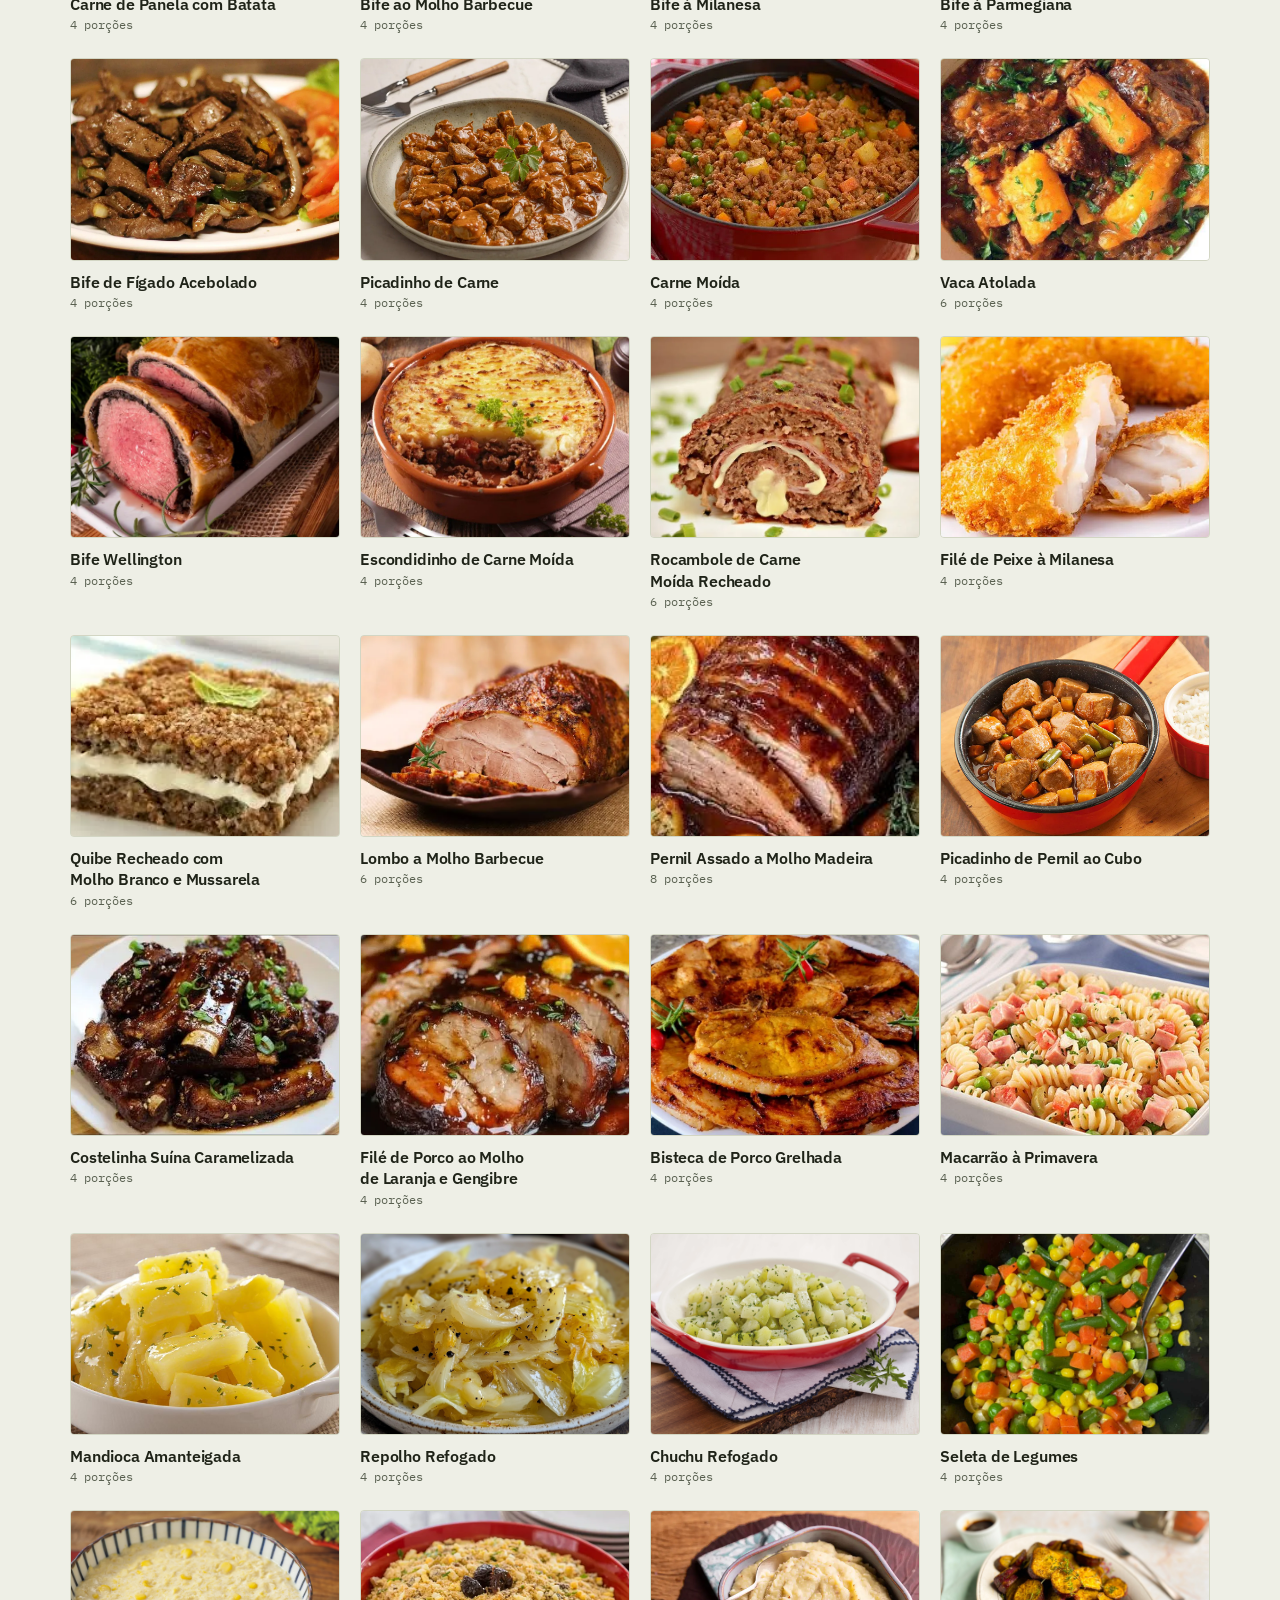
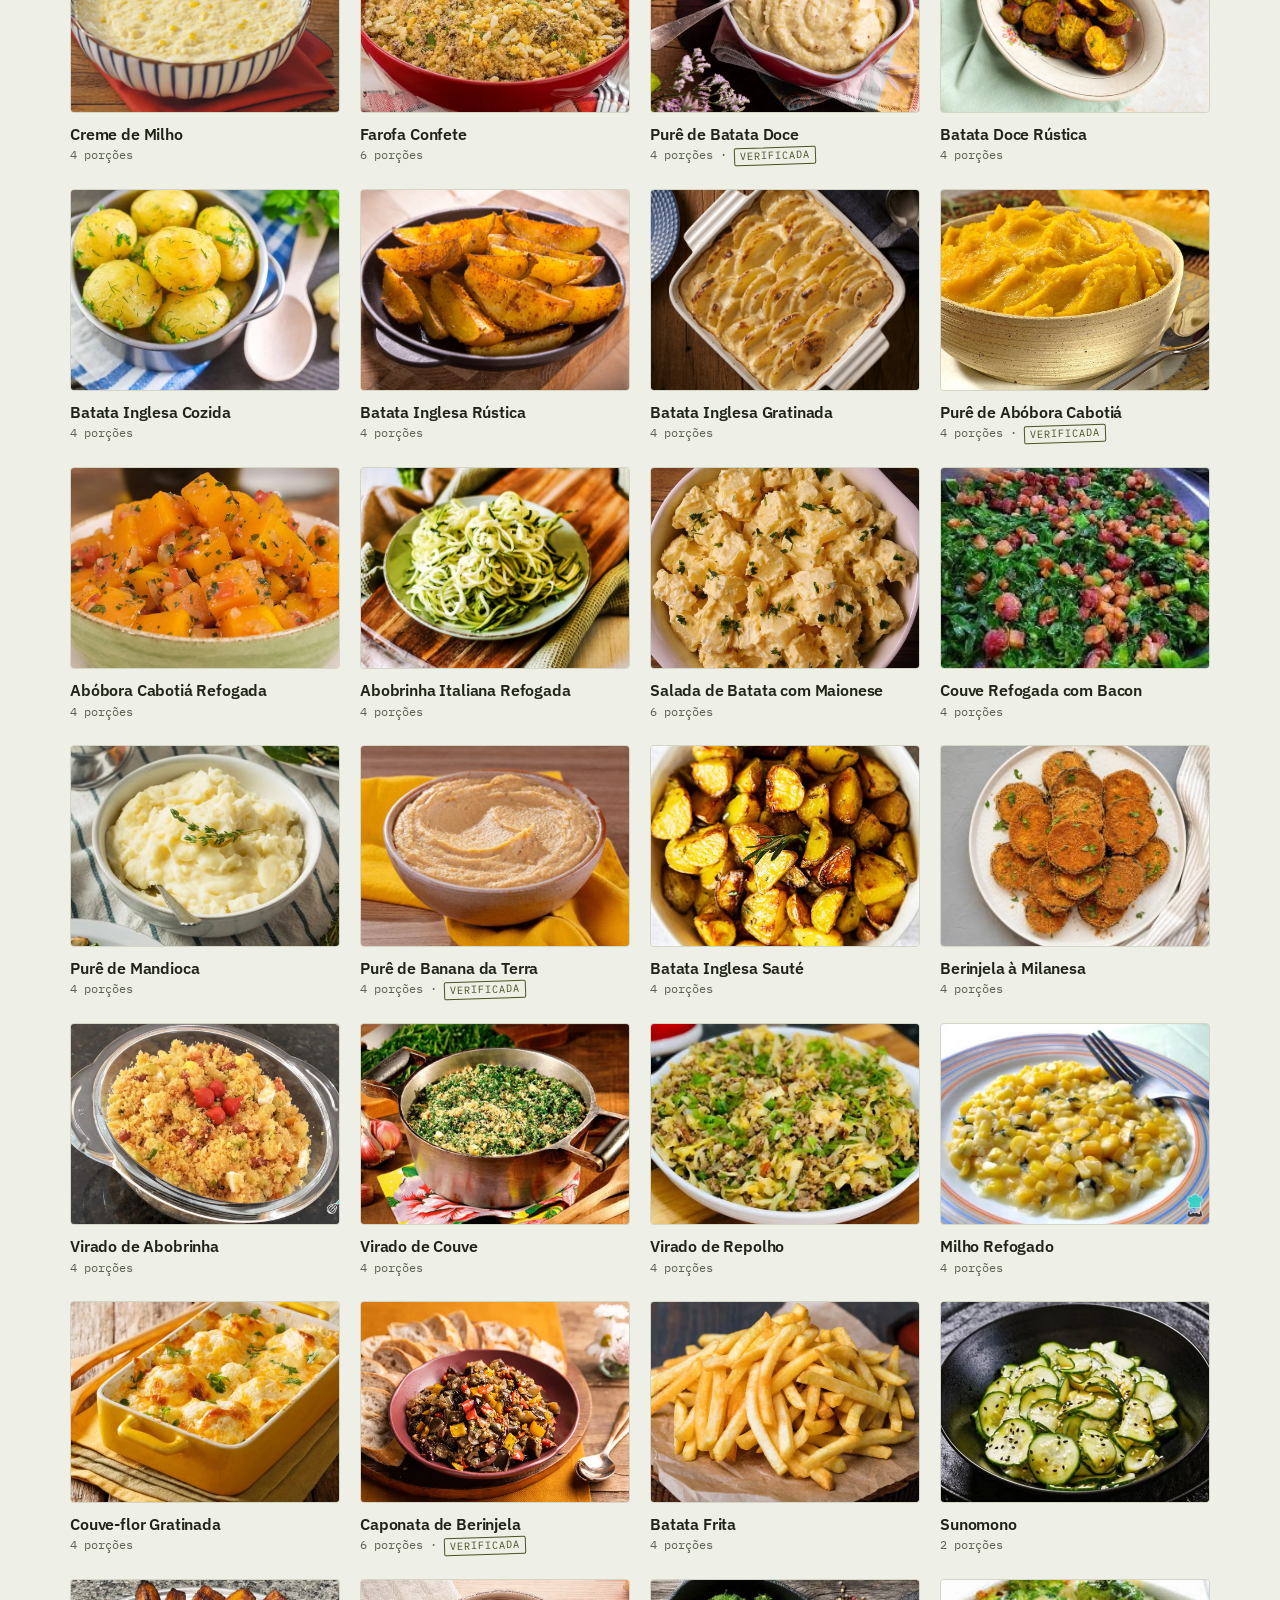
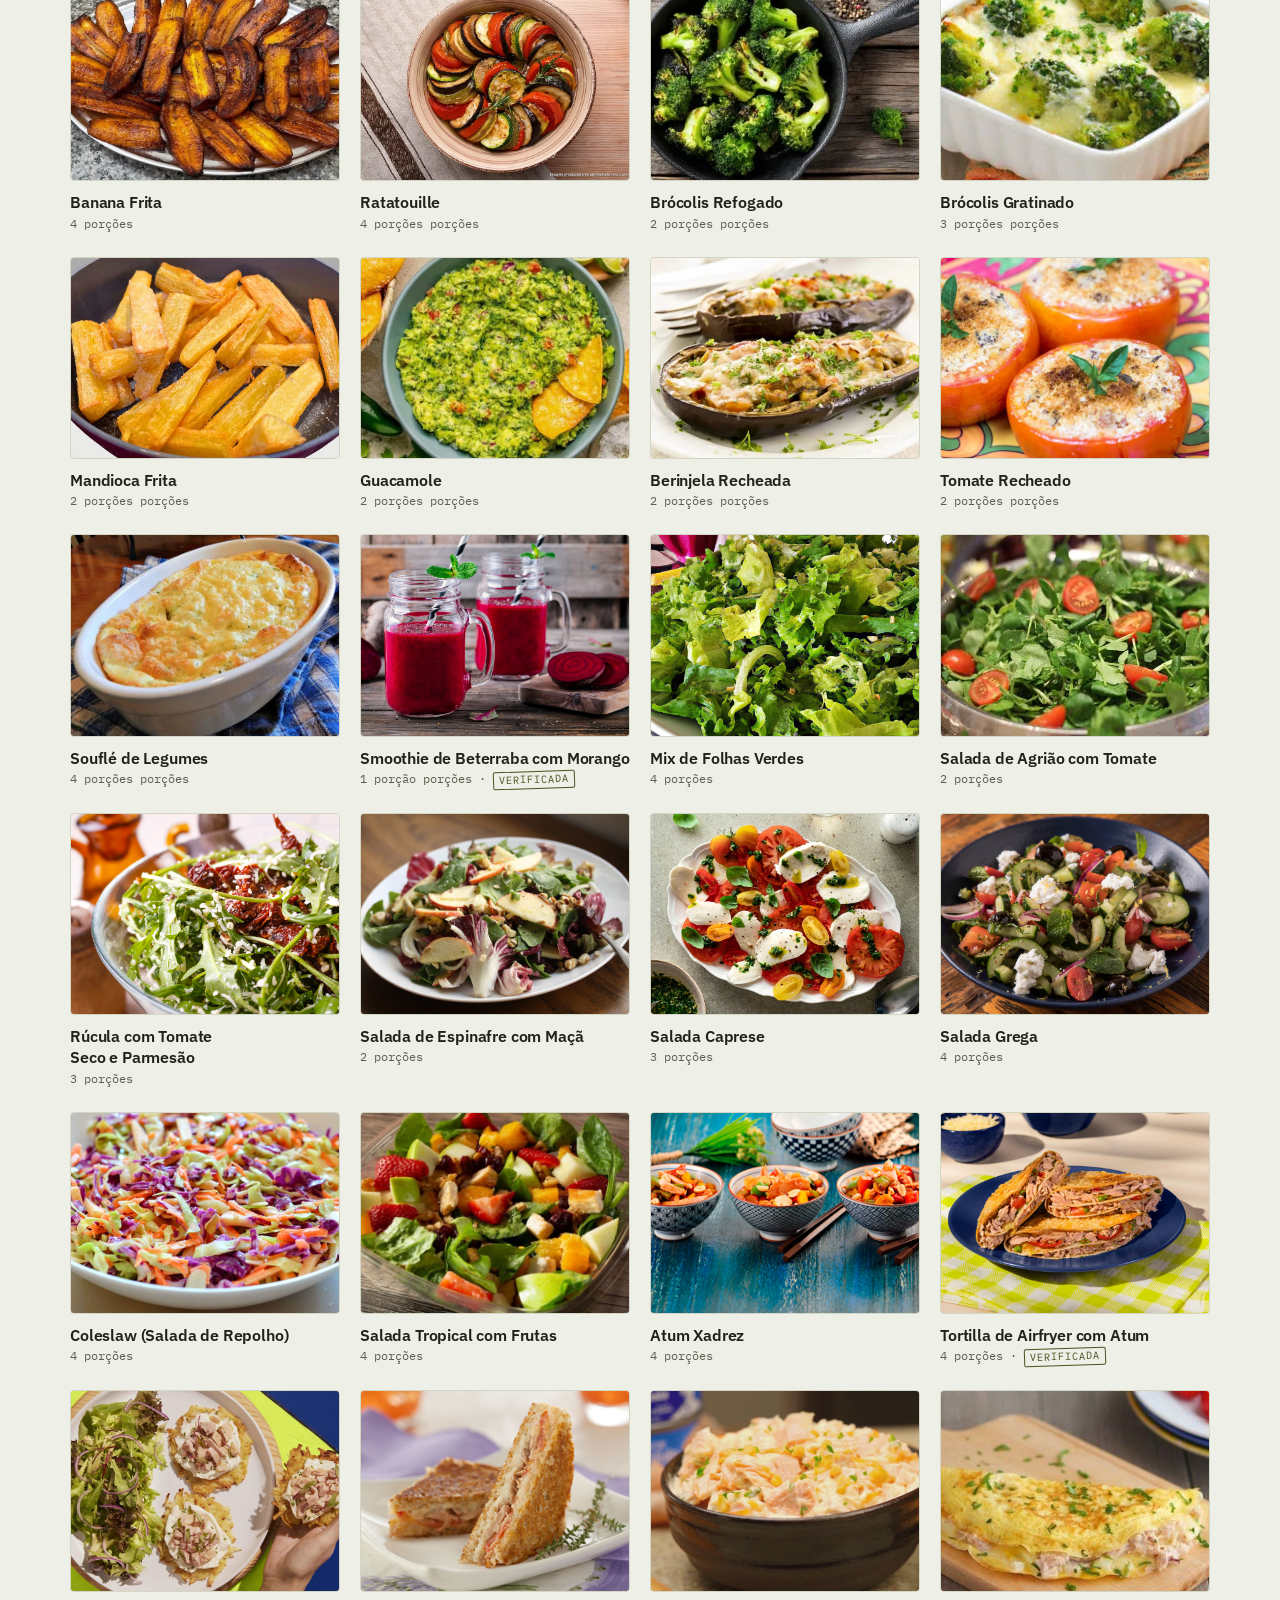
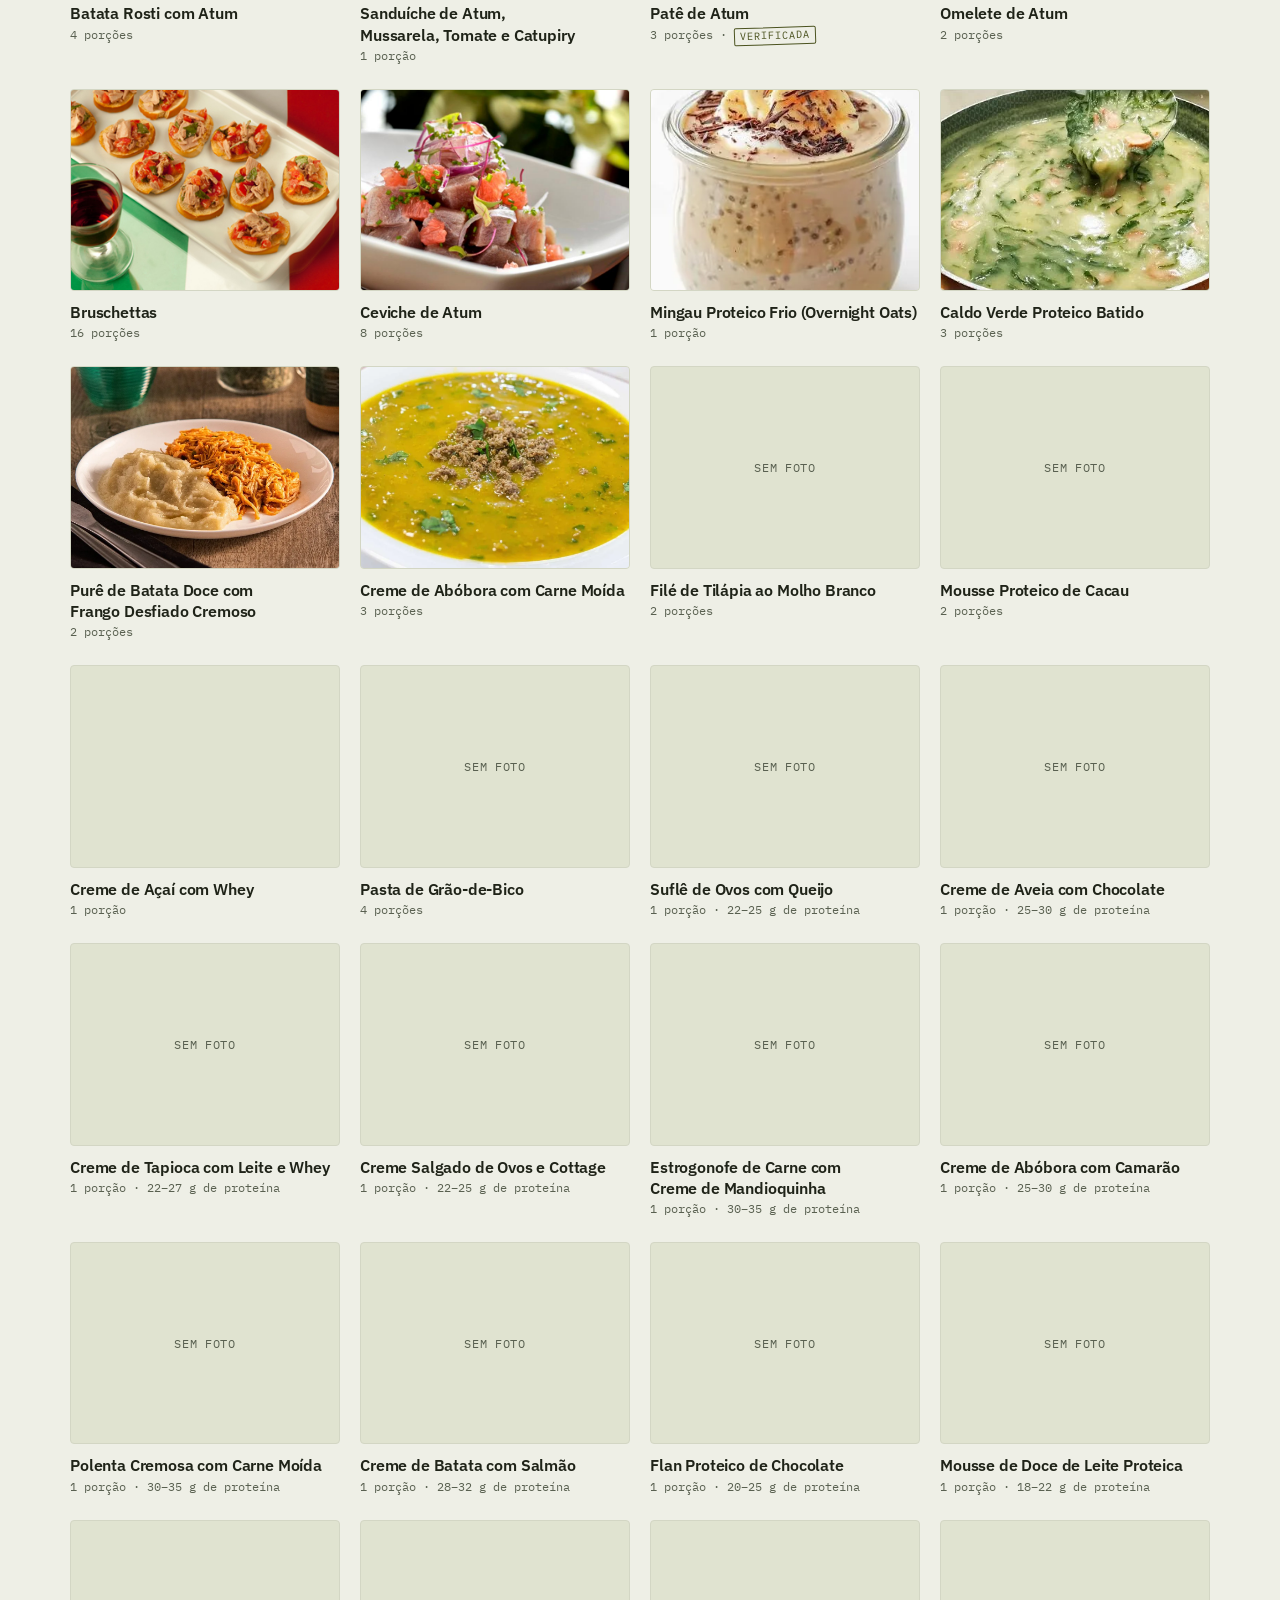
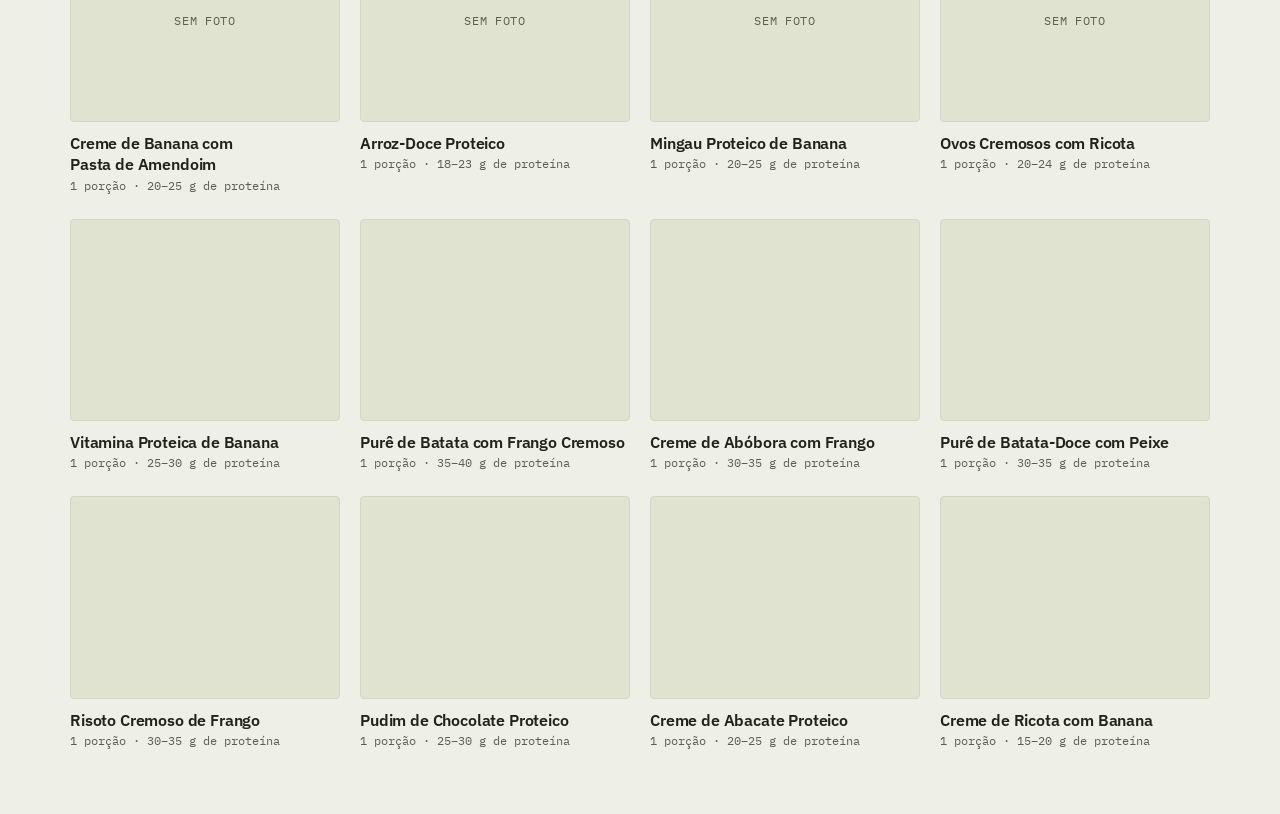
==== commit aa14e8c0: "Refactor code structure for improved readability and maintainability" ====
--- a/index.html
+++ b/index.html
@@ -5,7 +5,10 @@
     <meta charset="UTF-8">
     <meta name="viewport" content="width=device-width, initial-scale=1.0">
     <title>Receitas em Harmonia</title>
+    <link rel="icon" href="imagens/favicon.svg" type="image/svg+xml">
     <link rel="icon" href="imagens/favicon.png" type="image/png">
+    <link rel="apple-touch-icon" href="imagens/apple-touch-icon.png">
+    <meta name="theme-color" content="#2B311B">
     <link rel="preconnect" href="https://fonts.googleapis.com">
     <link rel="preconnect" href="https://fonts.gstatic.com" crossorigin>
     <link rel="stylesheet" href="https://fonts.googleapis.com/css2?family=Barlow+Condensed:wght@600;700&family=IBM+Plex+Mono:wght@400;500&family=IBM+Plex+Sans:wght@400;500;600&display=swap">
@@ -52,6 +55,7 @@
                     <button class="chip chip-tag" data-tag="Rico em fibras" aria-pressed="false">Rico em fibras</button>
                     <button class="chip chip-tag" data-tag="Baixo carboidrato" aria-pressed="false">Baixo carboidrato</button>
                     <button class="chip chip-tag" data-tag="Leve" aria-pressed="false">Leve</button>
+                    <button class="chip chip-tag" data-tag="Textura macia" aria-pressed="false">Textura macia</button>
                 </div>
             </div>
 
@@ -78,7 +82,7 @@
 
     <script src="app.js"></script>
     <script>
-        const { esc, photoHTML, portions } = App;
+        const { esc, photoHTML, portions, protein } = App;
         let recipes = [];
         let currentCategory = 'all';
         let verifiedOnly = false;
@@ -198,7 +202,7 @@
                     ${photoHTML(recipe)}
                     <div>
                         <h2 class="recipe-title">${esc(recipe.nome)}</h2>
-                        <div class="recipe-meta">${portions(recipe)}${recipe.verificado ? ' · <span class="verified">verificada</span>' : ''}</div>
+                        <div class="recipe-meta">${[portions(recipe), protein(recipe)].filter(Boolean).join(' · ')}${recipe.verificado ? ' · <span class="verified">verificada</span>' : ''}</div>
                     </div>
                 </article>
             `).join('');
